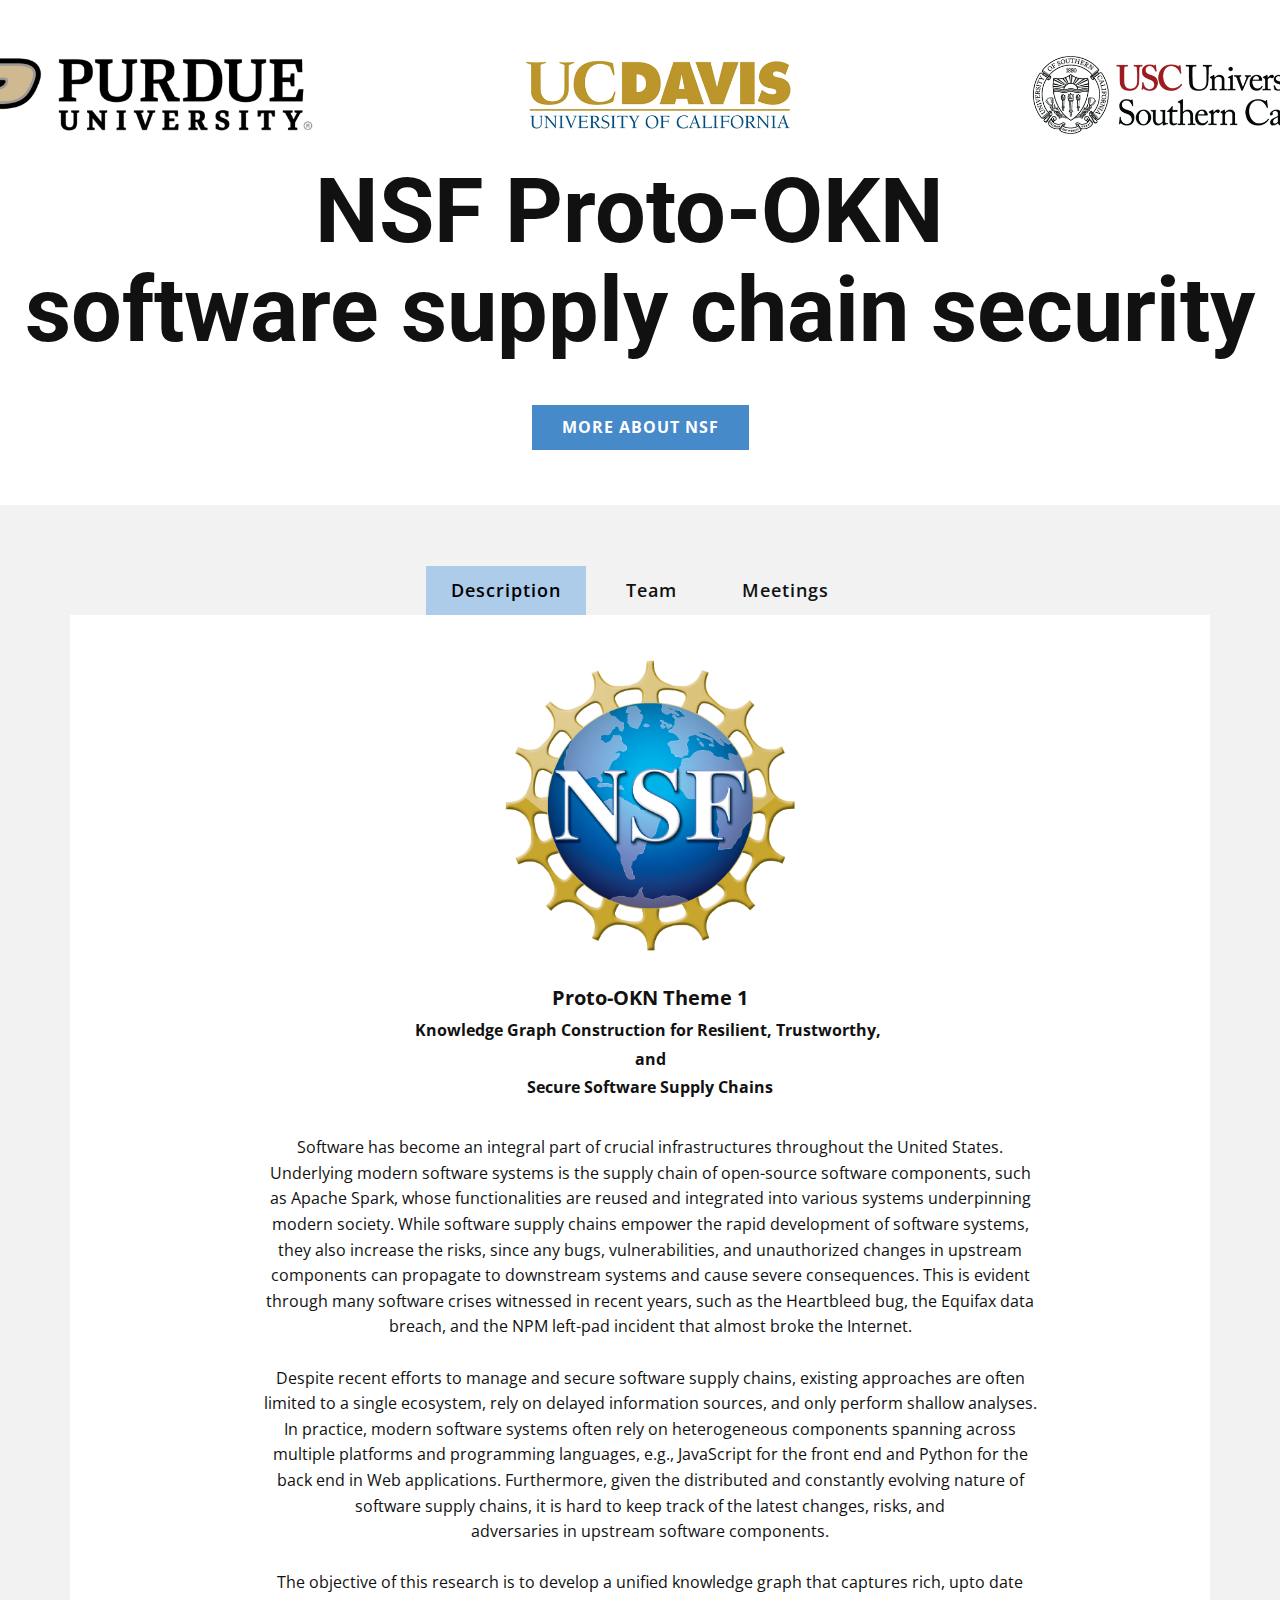
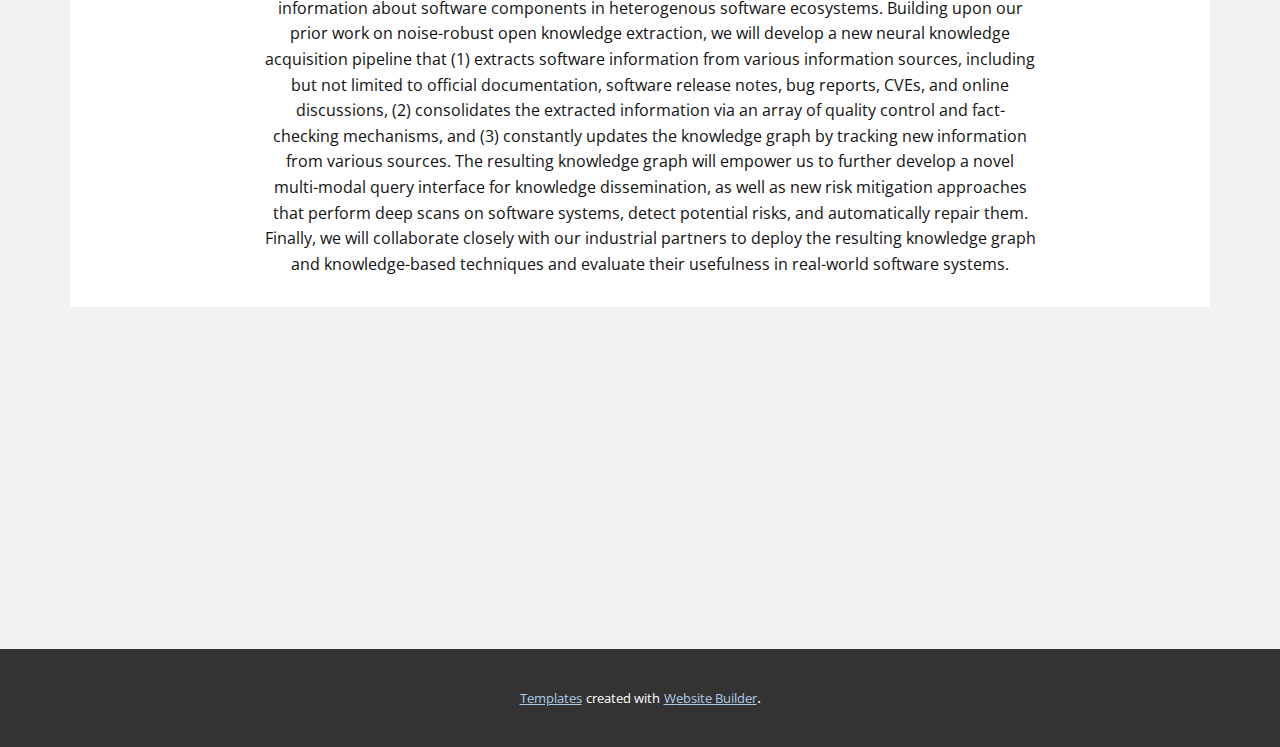
==== NSF---software-chain-supply.html @ 7ccfdf1d "Add files via upload" ====
<!DOCTYPE html>
<html style="font-size: 16px;" lang="en"><head>
    <meta name="viewport" content="width=device-width, initial-scale=1.0">
    <meta charset="utf-8">
    <meta name="keywords" content="​NSF Proto-OKN&nbsp;software supply chain security">
    <meta name="description" content="">
    <title>NSF - software chain supply</title>
    <link rel="stylesheet" href="nicepage.css" media="screen">
<link rel="stylesheet" href="NSF---software-chain-supply.css" media="screen">
    <script class="u-script" type="text/javascript" src="jquery.js" defer=""></script>
    <script class="u-script" type="text/javascript" src="nicepage.js" defer=""></script>
    <meta name="generator" content="Nicepage 6.2.1, nicepage.com">
    <link id="u-theme-google-font" rel="stylesheet" href="https://fonts.googleapis.com/css?family=Roboto:100,100i,300,300i,400,400i,500,500i,700,700i,900,900i|Open+Sans:300,300i,400,400i,500,500i,600,600i,700,700i,800,800i">
    <link id="u-page-google-font" rel="stylesheet" href="https://fonts.googleapis.com/css?family=Oswald:200,300,400,500,600,700">
    
    
    
    
    
    <script type="application/ld+json">{
		"@context": "http://schema.org",
		"@type": "Organization",
		"name": "WebSite6119954"
}</script>
    <meta name="theme-color" content="#478ac9">
    <meta property="og:title" content="NSF - software chain supply">
    <meta property="og:type" content="website">
  <meta data-intl-tel-input-cdn-path="intlTelInput/"></head>
  <body data-path-to-root="./" data-include-products="false" class="u-body u-xl-mode" data-lang="en">
    <section class="u-align-center u-clearfix u-section-1" src="" id="sec-9724">
      <div class="u-clearfix u-sheet u-valign-middle-lg u-valign-middle-xl u-sheet-1">
        <div class="u-expanded-width-lg u-expanded-width-md u-expanded-width-sm u-expanded-width-xs u-gallery u-hidden-md u-hidden-sm u-layout-grid u-lightbox u-no-transition u-show-text-none u-gallery-1">
          <div class="u-gallery-inner u-gallery-inner-1">
            <div class="u-effect-hover-zoom u-gallery-item u-shape-rectangle" data-animation-name="" data-animation-duration="0" data-animation-delay="0" data-animation-direction="" data-href="https://www.purdue.edu/" data-target="_blank">
              <div class="u-back-slide">
                <img class="u-back-image u-expanded u-image-contain" src="images/image-1.png" data-image-width="664" data-image-height="128">
              </div>
              <div class="u-over-slide u-shading u-over-slide-1"></div>
            </div>
            <div class="u-effect-hover-zoom u-gallery-item u-shape-rectangle" data-animation-name="" data-animation-duration="0" data-animation-delay="0" data-animation-direction="" data-href="https://www.ucdavis.edu/" data-target="_blank">
              <div class="u-back-slide">
                <img class="u-back-image u-expanded u-image-contain" src="images/image-2.png" data-image-width="518" data-image-height="149">
              </div>
              <div class="u-over-slide u-shading u-over-slide-2"></div>
            </div>
            <div class="u-effect-hover-zoom u-gallery-item u-shape-rectangle" data-animation-name="" data-animation-duration="0" data-animation-delay="0" data-animation-direction="" data-href="https://www.usc.edu/" data-target="_blank">
              <div class="u-back-slide">
                <img class="u-back-image u-expanded u-image-contain" src="images/image-3.png" data-image-width="656" data-image-height="151">
              </div>
              <div class="u-over-slide u-shading u-over-slide-3"></div>
            </div>
          </div>
        </div>
        <h1 class="u-hidden-md u-hidden-sm u-hidden-xs u-hover-feature u-text u-title u-text-1"> NSF Proto-OKN&nbsp;<br>software supply chain security
        </h1>
        <a href="https://www.nsf.gov/" class="u-btn u-button-style u-hover-palette-1-dark-1 u-palette-1-base u-btn-1" target="_blank">More about nsf</a>
        <div class="custom-expanded u-expanded-width-lg u-expanded-width-md u-gallery u-hidden-lg u-hidden-md u-hidden-xl u-hidden-xs u-layout-horizontal u-lightbox u-no-transition u-show-text-none u-width-fixed u-gallery-2" id="carousel-a2e9">
          <div class="u-gallery-inner u-gallery-inner-2" role="listbox"><div class="u-effect-hover-zoom u-gallery-item u-shape-rectangle u-gallery-item-4" data-animation-name="" data-animation-duration="0" data-animation-delay="0" data-animation-direction="" data-href="https://www.purdue.edu/" data-target="_blank"><div class="u-back-slide"><img class="u-back-image u-image-contain u-back-image-4" src="images/image-1.png" data-image-width="664" data-image-height="128">
</div><div class="u-align-center-sm u-align-center-xs u-over-slide u-shading u-over-slide-4"></div>
</div><div class="u-effect-hover-zoom u-gallery-item u-shape-rectangle u-gallery-item-5" data-animation-name="" data-animation-duration="0" data-animation-delay="0" data-animation-direction="" data-href="https://www.ucdavis.edu/" data-target="_blank"><div class="u-back-slide"><img class="u-back-image u-image-contain u-back-image-5" src="images/image-2.png" data-image-width="518" data-image-height="149">
</div><div class="u-align-center-sm u-align-center-xs u-over-slide u-shading u-over-slide-5"></div>
</div><div class="u-effect-hover-zoom u-gallery-item u-shape-rectangle u-gallery-item-6" data-animation-name="" data-animation-duration="0" data-animation-delay="0" data-animation-direction="" data-href="https://www.usc.edu/" data-target="_blank"><div class="u-back-slide"><img class="u-back-image u-image-contain u-back-image-6" src="images/image-3.png" data-image-width="656" data-image-height="151">
</div><div class="u-align-center-sm u-align-center-xs u-over-slide u-shading u-over-slide-6"></div>
</div></div>
          <a class="u-absolute-vcenter u-gallery-nav u-gallery-nav-prev u-grey-70 u-icon-circle u-opacity u-opacity-70 u-spacing-10 u-text-white u-gallery-nav-1" href="#" role="button">
            <span aria-hidden="true">
              <svg viewBox="0 0 451.847 451.847"><path d="M97.141,225.92c0-8.095,3.091-16.192,9.259-22.366L300.689,9.27c12.359-12.359,32.397-12.359,44.751,0
c12.354,12.354,12.354,32.388,0,44.748L173.525,225.92l171.903,171.909c12.354,12.354,12.354,32.391,0,44.744
c-12.354,12.365-32.386,12.365-44.745,0l-194.29-194.281C100.226,242.115,97.141,234.018,97.141,225.92z"></path></svg>
            </span>
            <span class="sr-only">
              <svg viewBox="0 0 451.847 451.847"><path d="M97.141,225.92c0-8.095,3.091-16.192,9.259-22.366L300.689,9.27c12.359-12.359,32.397-12.359,44.751,0
c12.354,12.354,12.354,32.388,0,44.748L173.525,225.92l171.903,171.909c12.354,12.354,12.354,32.391,0,44.744
c-12.354,12.365-32.386,12.365-44.745,0l-194.29-194.281C100.226,242.115,97.141,234.018,97.141,225.92z"></path></svg>
            </span>
          </a>
          <a class="u-absolute-vcenter u-gallery-nav u-gallery-nav-next u-grey-70 u-icon-circle u-opacity u-opacity-70 u-spacing-10 u-text-white u-gallery-nav-2" href="#" role="button">
            <span aria-hidden="true">
              <svg viewBox="0 0 451.846 451.847"><path d="M345.441,248.292L151.154,442.573c-12.359,12.365-32.397,12.365-44.75,0c-12.354-12.354-12.354-32.391,0-44.744
L278.318,225.92L106.409,54.017c-12.354-12.359-12.354-32.394,0-44.748c12.354-12.359,32.391-12.359,44.75,0l194.287,194.284
c6.177,6.18,9.262,14.271,9.262,22.366C354.708,234.018,351.617,242.115,345.441,248.292z"></path></svg>
            </span>
            <span class="sr-only">
              <svg viewBox="0 0 451.846 451.847"><path d="M345.441,248.292L151.154,442.573c-12.359,12.365-32.397,12.365-44.75,0c-12.354-12.354-12.354-32.391,0-44.744
L278.318,225.92L106.409,54.017c-12.354-12.359-12.354-32.394,0-44.748c12.354-12.359,32.391-12.359,44.75,0l194.287,194.284
c6.177,6.18,9.262,14.271,9.262,22.366C354.708,234.018,351.617,242.115,345.441,248.292z"></path></svg>
            </span>
          </a>
        </div>
        <div class="custom-expanded u-expanded-width-lg u-expanded-width-md u-gallery u-hidden-lg u-hidden-md u-hidden-sm u-hidden-xl u-layout-horizontal u-lightbox u-no-transition u-show-text-none u-width-fixed u-gallery-3" id="carousel-a2e9">
          <div class="u-gallery-inner u-gallery-inner-3" role="listbox"><div class="u-effect-hover-zoom u-gallery-item u-shape-rectangle u-gallery-item-7" data-animation-name="" data-animation-duration="0" data-animation-delay="0" data-animation-direction="" data-href="https://www.purdue.edu/" data-target="_blank"><div class="u-back-slide"><img class="u-back-image u-image-contain u-back-image-7" src="images/image-1.png" data-image-width="664" data-image-height="128">
</div><div class="u-align-center-sm u-align-center-xs u-over-slide u-shading u-over-slide-7"></div>
</div><div class="u-effect-hover-zoom u-gallery-item u-shape-rectangle u-gallery-item-8" data-animation-name="" data-animation-duration="0" data-animation-delay="0" data-animation-direction="" data-href="https://www.ucdavis.edu/" data-target="_blank"><div class="u-back-slide"><img class="u-back-image u-image-contain u-back-image-8" src="images/image-2.png" data-image-width="518" data-image-height="149">
</div><div class="u-align-center-sm u-align-center-xs u-over-slide u-shading u-over-slide-8"></div>
</div><div class="u-effect-hover-zoom u-gallery-item u-shape-rectangle u-gallery-item-9" data-animation-name="" data-animation-duration="0" data-animation-delay="0" data-animation-direction="" data-href="https://www.usc.edu/" data-target="_blank"><div class="u-back-slide"><img class="u-back-image u-image-contain u-back-image-9" src="images/image-3.png" data-image-width="656" data-image-height="151">
</div><div class="u-align-center-sm u-align-center-xs u-over-slide u-shading u-over-slide-9"></div>
</div></div>
          <a class="u-absolute-vcenter u-gallery-nav u-gallery-nav-prev u-grey-70 u-icon-circle u-opacity u-opacity-70 u-spacing-10 u-text-white u-gallery-nav-3" href="#" role="button">
            <span aria-hidden="true">
              <svg viewBox="0 0 451.847 451.847"><path d="M97.141,225.92c0-8.095,3.091-16.192,9.259-22.366L300.689,9.27c12.359-12.359,32.397-12.359,44.751,0
c12.354,12.354,12.354,32.388,0,44.748L173.525,225.92l171.903,171.909c12.354,12.354,12.354,32.391,0,44.744
c-12.354,12.365-32.386,12.365-44.745,0l-194.29-194.281C100.226,242.115,97.141,234.018,97.141,225.92z"></path></svg>
            </span>
            <span class="sr-only">
              <svg viewBox="0 0 451.847 451.847"><path d="M97.141,225.92c0-8.095,3.091-16.192,9.259-22.366L300.689,9.27c12.359-12.359,32.397-12.359,44.751,0
c12.354,12.354,12.354,32.388,0,44.748L173.525,225.92l171.903,171.909c12.354,12.354,12.354,32.391,0,44.744
c-12.354,12.365-32.386,12.365-44.745,0l-194.29-194.281C100.226,242.115,97.141,234.018,97.141,225.92z"></path></svg>
            </span>
          </a>
          <a class="u-absolute-vcenter u-gallery-nav u-gallery-nav-next u-grey-70 u-icon-circle u-opacity u-opacity-70 u-spacing-10 u-text-white u-gallery-nav-4" href="#" role="button">
            <span aria-hidden="true">
              <svg viewBox="0 0 451.846 451.847"><path d="M345.441,248.292L151.154,442.573c-12.359,12.365-32.397,12.365-44.75,0c-12.354-12.354-12.354-32.391,0-44.744
L278.318,225.92L106.409,54.017c-12.354-12.359-12.354-32.394,0-44.748c12.354-12.359,32.391-12.359,44.75,0l194.287,194.284
c6.177,6.18,9.262,14.271,9.262,22.366C354.708,234.018,351.617,242.115,345.441,248.292z"></path></svg>
            </span>
            <span class="sr-only">
              <svg viewBox="0 0 451.846 451.847"><path d="M345.441,248.292L151.154,442.573c-12.359,12.365-32.397,12.365-44.75,0c-12.354-12.354-12.354-32.391,0-44.744
L278.318,225.92L106.409,54.017c-12.354-12.359-12.354-32.394,0-44.748c12.354-12.359,32.391-12.359,44.75,0l194.287,194.284
c6.177,6.18,9.262,14.271,9.262,22.366C354.708,234.018,351.617,242.115,345.441,248.292z"></path></svg>
            </span>
          </a>
        </div>
        <h1 class="u-hidden-lg u-hidden-md u-hidden-xl u-hidden-xs u-hover-feature u-text u-title u-text-2"> NSF Proto-OKN&nbsp;<br>software supply chain security
        </h1>
        <div class="u-expanded-width-lg u-expanded-width-md u-expanded-width-sm u-expanded-width-xs u-gallery u-hidden-lg u-hidden-sm u-hidden-xl u-hidden-xs u-layout-horizontal u-lightbox u-no-transition u-show-text-none u-width-fixed u-gallery-4" id="carousel-c948">
          <div class="u-gallery-inner u-gallery-inner-4" role="listbox"><div class="u-effect-hover-zoom u-gallery-item u-shape-rectangle u-gallery-item-10" data-animation-name="" data-animation-duration="0" data-animation-delay="0" data-animation-direction="" data-href="https://www.purdue.edu/" data-target="_blank"><div class="u-back-slide"><img class="u-back-image u-image-contain u-back-image-10" src="images/image-1.png" data-image-width="664" data-image-height="128">
</div><div class="u-over-slide u-shading u-over-slide-10"></div>
</div><div class="u-effect-hover-zoom u-gallery-item u-shape-rectangle u-gallery-item-11" data-animation-name="" data-animation-duration="0" data-animation-delay="0" data-animation-direction="" data-href="https://www.ucdavis.edu/" data-target="_blank"><div class="u-back-slide"><img class="u-back-image u-image-contain u-back-image-11" src="images/image-2.png" data-image-width="518" data-image-height="149">
</div><div class="u-over-slide u-shading u-over-slide-11"></div>
</div><div class="u-effect-hover-zoom u-gallery-item u-shape-rectangle u-gallery-item-12" data-animation-name="" data-animation-duration="0" data-animation-delay="0" data-animation-direction="" data-href="https://www.usc.edu/" data-target="_blank"><div class="u-back-slide"><img class="u-back-image u-image-contain u-back-image-12" src="images/image-3.png" data-image-width="656" data-image-height="151">
</div><div class="u-over-slide u-shading u-over-slide-12"></div>
</div></div>
          <a class="u-absolute-vcenter u-gallery-nav u-gallery-nav-prev u-grey-70 u-icon-circle u-opacity u-opacity-70 u-spacing-10 u-text-white u-gallery-nav-5" href="#" role="button">
            <span aria-hidden="true">
              <svg viewBox="0 0 451.847 451.847"><path d="M97.141,225.92c0-8.095,3.091-16.192,9.259-22.366L300.689,9.27c12.359-12.359,32.397-12.359,44.751,0
c12.354,12.354,12.354,32.388,0,44.748L173.525,225.92l171.903,171.909c12.354,12.354,12.354,32.391,0,44.744
c-12.354,12.365-32.386,12.365-44.745,0l-194.29-194.281C100.226,242.115,97.141,234.018,97.141,225.92z"></path></svg>
            </span>
            <span class="sr-only">
              <svg viewBox="0 0 451.847 451.847"><path d="M97.141,225.92c0-8.095,3.091-16.192,9.259-22.366L300.689,9.27c12.359-12.359,32.397-12.359,44.751,0
c12.354,12.354,12.354,32.388,0,44.748L173.525,225.92l171.903,171.909c12.354,12.354,12.354,32.391,0,44.744
c-12.354,12.365-32.386,12.365-44.745,0l-194.29-194.281C100.226,242.115,97.141,234.018,97.141,225.92z"></path></svg>
            </span>
          </a>
          <a class="u-absolute-vcenter u-gallery-nav u-gallery-nav-next u-grey-70 u-icon-circle u-opacity u-opacity-70 u-spacing-10 u-text-white u-gallery-nav-6" href="#" role="button">
            <span aria-hidden="true">
              <svg viewBox="0 0 451.846 451.847"><path d="M345.441,248.292L151.154,442.573c-12.359,12.365-32.397,12.365-44.75,0c-12.354-12.354-12.354-32.391,0-44.744
L278.318,225.92L106.409,54.017c-12.354-12.359-12.354-32.394,0-44.748c12.354-12.359,32.391-12.359,44.75,0l194.287,194.284
c6.177,6.18,9.262,14.271,9.262,22.366C354.708,234.018,351.617,242.115,345.441,248.292z"></path></svg>
            </span>
            <span class="sr-only">
              <svg viewBox="0 0 451.846 451.847"><path d="M345.441,248.292L151.154,442.573c-12.359,12.365-32.397,12.365-44.75,0c-12.354-12.354-12.354-32.391,0-44.744
L278.318,225.92L106.409,54.017c-12.354-12.359-12.354-32.394,0-44.748c12.354-12.359,32.391-12.359,44.75,0l194.287,194.284
c6.177,6.18,9.262,14.271,9.262,22.366C354.708,234.018,351.617,242.115,345.441,248.292z"></path></svg>
            </span>
          </a>
        </div>
        <h1 class="u-hidden-lg u-hidden-sm u-hidden-xl u-hidden-xs u-hover-feature u-text u-title u-text-3"> NSF Proto-OKN&nbsp;<br>software supply chain security
        </h1>
        <h1 class="u-hidden-lg u-hidden-md u-hidden-sm u-hidden-xl u-hover-feature u-text u-title u-text-4"> NSF Proto-OKN&nbsp;<br>software supply chain security
        </h1>
      </div>
      
      
      
      
    </section>
    <section class="u-align-center u-clearfix u-container-align-left-lg u-container-align-left-md u-container-align-left-sm u-container-align-left-xl u-grey-5 u-section-2" id="carousel_9026">
      <div class="u-clearfix u-sheet u-sheet-1">
        <div class="u-expanded-width u-tab-links-align-center u-tabs u-tabs-1">
          <ul class="u-spacing-15 u-tab-list u-unstyled" role="tablist"><li class="u-tab-item" role="presentation"><a class="active u-active-palette-1-light-2 u-button-style u-tab-link u-text-active-black u-text-body-color u-text-hover-grey-75 u-tab-link-1" id="link-tab-0da5" href="#tab-0da5" role="tab" aria-controls="tab-0da5" aria-selected="true">Description</a>
</li><li class="u-tab-item" role="presentation"><a class="u-active-palette-1-light-2 u-button-style u-tab-link u-text-active-black u-text-body-color u-text-hover-grey-75 u-tab-link-2" id="link-tab-14b7" href="#tab-14b7" role="tab" aria-controls="tab-14b7" aria-selected="false">Team</a>
</li><li class="u-tab-item" role="presentation"><a class="u-active-palette-1-light-2 u-button-style u-tab-link u-text-active-black u-text-body-color u-text-hover-grey-75 u-tab-link-3" id="link-tab-2917" href="#tab-2917" role="tab" aria-controls="tab-2917" aria-selected="false">Meetings</a>
</li></ul>
          <div class="u-tab-content">
            <div class="u-align-center u-container-style u-tab-active u-tab-pane u-white u-tab-pane-1" id="tab-0da5" role="tabpanel" aria-labelledby="link-tab-0da5">
              <div class="u-container-layout u-valign-top-md u-valign-top-sm u-container-layout-1">
                <img class="u-image u-image-contain u-image-default u-image-1" src="images/image.png" alt="" data-image-width="1722" data-image-height="1731">
                <p class="u-text u-text-1" spellcheck="false">
                  <span style="font-size: 1.25rem;"> Proto-OKN Theme 1</span>
                  <br>Knowledge Graph Construction for Resilient, Trustworthy,&nbsp;<br>and <br>Secure Software Supply Chains
                </p>
                <p class="u-hover-feature u-text u-text-2"> Software has become an integral part of crucial infrastructures throughout the United States. Underlying modern software systems is the supply chain of open-source software components, such
as Apache Spark, whose functionalities are reused and integrated into various systems underpinning
modern society. While software supply chains empower the rapid development of software
systems, they also increase the risks, since any bugs, vulnerabilities, and unauthorized changes
in upstream components can propagate to downstream systems and cause severe consequences.
This is evident through many software crises witnessed in recent years, such as the Heartbleed
bug, the Equifax data breach, and the NPM left-pad incident that almost broke the Internet. <br>
                  <br>Despite recent efforts to manage and secure software supply chains, existing approaches are often
limited to a single ecosystem, rely on delayed information sources, and only perform shallow
analyses. In practice, modern software systems often rely on heterogeneous components spanning
across multiple platforms and programming languages, e.g., JavaScript for the front end and
Python for the back end in Web applications. Furthermore, given the distributed and constantly
evolving nature of software supply chains, it is hard to keep track of the latest changes, risks, and <br>adversaries in upstream software components.<br>
                  <br>The objective of this research is to develop a unified knowledge graph that captures rich, upto date information about software components in heterogenous software ecosystems. Building
upon our prior work on noise-robust open knowledge extraction, we will develop a new neural
knowledge acquisition pipeline that (1) extracts software information from various information
sources, including but not limited to official documentation, software release notes, bug reports,
CVEs, and online discussions, (2) consolidates the extracted information via an array of quality
control and fact-checking mechanisms, and (3) constantly updates the knowledge graph by tracking
new information from various sources. The resulting knowledge graph will empower us to
further develop a novel multi-modal query interface for knowledge dissemination, as well as new
risk mitigation approaches that perform deep scans on software systems, detect potential risks,
and automatically repair them. Finally, we will collaborate closely with our industrial partners to
deploy the resulting knowledge graph and knowledge-based techniques and evaluate their usefulness
in real-world software systems.
                </p>
              </div>
            </div>
            <div class="u-align-center u-container-style u-tab-pane u-white u-tab-pane-2" id="tab-14b7" role="tabpanel" aria-labelledby="link-tab-14b7">
              <div class="u-container-layout u-container-layout-2">
                <div class="u-expanded-width u-list u-list-1">
                  <div class="u-repeater u-repeater-1">
                    <div class="u-align-center u-border-6 u-border-no-bottom u-border-no-right u-border-no-top u-border-palette-1-base u-container-style u-grey-5 u-hover-feature u-list-item u-opacity u-opacity-45 u-radius u-repeater-item u-shape-round u-list-item-1" data-href="https://tianyi-zhang.github.io/" data-target="_blank">
                      <div class="u-container-layout u-similar-container u-container-layout-3">
                        <h3 class="u-align-left u-text u-text-black u-text-3" spellcheck="false">Tianyi Zhang</h3>
                        <p class="u-align-left u-text u-text-grey-30 u-text-4"> Purdue University</p>
                      </div>
                    </div>
                    <div class="u-align-center u-border-6 u-border-no-bottom u-border-no-right u-border-no-top u-border-palette-1-base u-container-style u-grey-5 u-hover-feature u-list-item u-opacity u-opacity-45 u-radius u-repeater-item u-shape-round u-list-item-2" data-href="https://muhaochen.github.io/" data-target="_blank">
                      <div class="u-container-layout u-similar-container u-container-layout-4">
                        <h3 class="u-align-left u-text u-text-black u-text-5" spellcheck="false">Muhao Chen</h3>
                        <p class="u-align-left u-text u-text-grey-30 u-text-6" spellcheck="false"> University of Southern California</p>
                      </div>
                    </div>
                    <div class="u-align-center u-border-6 u-border-no-bottom u-border-no-right u-border-no-top u-border-palette-1-base u-container-style u-grey-5 u-list-item u-opacity u-opacity-45 u-radius u-repeater-item u-shape-round u-list-item-3" data-href="https://www.cs.purdue.edu/homes/xyzhang/" data-target="_blank">
                      <div class="u-container-layout u-similar-container u-container-layout-5">
                        <h3 class="u-align-left u-text u-text-black u-text-7" spellcheck="false">Xiangyu Zhang</h3>
                        <p class="u-align-left u-text u-text-grey-30 u-text-8"> Purdue University</p>
                      </div>
                    </div>
                    <div class="u-align-center u-border-6 u-border-no-bottom u-border-no-right u-border-no-top u-border-palette-1-base u-container-style u-grey-5 u-hover-feature u-list-item u-opacity u-opacity-45 u-radius u-repeater-item u-shape-round u-list-item-4" data-href="https://shanzhenren.github.io/" data-target="_blank">
                      <div class="u-container-layout u-similar-container u-container-layout-6">
                        <h3 class="u-align-left u-text u-text-black u-text-9" spellcheck="false">Xiang Ren</h3>
                        <p class="u-align-left u-text u-text-grey-30 u-text-10"> University of Southern California</p>
                      </div>
                    </div>
                    <div class="u-align-center u-border-6 u-border-no-bottom u-border-no-right u-border-no-top u-border-palette-1-base u-container-style u-grey-5 u-list-item u-opacity u-opacity-45 u-radius u-repeater-item u-shape-round u-list-item-5">
                      <div class="u-container-layout u-similar-container u-container-layout-7">
                        <h3 class="u-align-left u-text u-text-black u-text-11" spellcheck="false"> Hadi Askari</h3>
                        <p class="u-align-left u-text u-text-grey-30 u-text-12"> University of California, Davis</p>
                      </div>
                    </div>
                    <div class="u-align-center u-border-6 u-border-no-bottom u-border-no-right u-border-no-top u-border-palette-1-base u-container-style u-grey-5 u-list-item u-opacity u-opacity-45 u-radius u-repeater-item u-shape-round u-list-item-6">
                      <div class="u-container-layout u-similar-container u-container-layout-8">
                        <h3 class="u-align-left u-text u-text-black u-text-13" spellcheck="false">Shushan Arakelyan</h3>
                        <p class="u-align-left u-text u-text-grey-30 u-text-14"> University of Southern California</p>
                      </div>
                    </div>
                    <div class="u-align-center u-border-6 u-border-no-bottom u-border-no-right u-border-no-top u-border-palette-1-base u-container-style u-grey-5 u-hover-feature u-list-item u-opacity u-opacity-45 u-radius u-repeater-item u-shape-round u-list-item-7">
                      <div class="u-container-layout u-similar-container u-container-layout-9">
                        <h3 class="u-align-left u-text u-text-black u-text-15" spellcheck="false"> Bonan Kou</h3>
                        <p class="u-align-left u-text u-text-grey-30 u-text-16"> Purdue University</p>
                      </div>
                    </div>
                    <div class="u-align-center u-border-6 u-border-no-bottom u-border-no-right u-border-no-top u-border-palette-1-base u-container-style u-grey-5 u-hover-feature u-list-item u-opacity u-opacity-45 u-radius u-repeater-item u-shape-round u-list-item-8">
                      <div class="u-container-layout u-similar-container u-container-layout-10">
                        <h3 class="u-align-left u-text u-text-black u-text-17" spellcheck="false">Yifeng Di</h3>
                        <p class="u-align-left u-text u-text-grey-30 u-text-18"> Purdue University</p>
                      </div>
                    </div>
                    <div class="u-align-center u-border-6 u-border-no-bottom u-border-no-right u-border-no-top u-border-palette-1-base u-container-style u-grey-5 u-list-item u-opacity u-opacity-45 u-radius u-repeater-item u-shape-round u-list-item-9">
                      <div class="u-container-layout u-similar-container u-container-layout-11">
                        <h3 class="u-align-left u-text u-text-black u-text-19" spellcheck="false">Yuan Tian</h3>
                        <p class="u-align-left u-text u-text-grey-30 u-text-20"> Purdue University</p>
                      </div>
                    </div>
                    <div class="u-align-center u-border-6 u-border-no-bottom u-border-no-right u-border-no-top u-border-palette-1-base u-container-style u-grey-5 u-list-item u-opacity u-opacity-45 u-radius u-repeater-item u-shape-round u-list-item-10">
                      <div class="u-container-layout u-similar-container u-container-layout-12">
                        <h3 class="u-align-left u-text u-text-black u-text-21" spellcheck="false"> Kalyan Salkar</h3>
                        <p class="u-align-left u-text u-text-grey-30 u-text-22">Purdue University</p>
                      </div>
                    </div>
                  </div>
                </div>
              </div>
            </div>
            <div class="u-align-center u-container-style u-tab-pane u-white u-tab-pane-3" id="tab-2917" role="tabpanel" aria-labelledby="link-tab-2917">
              <div class="u-container-layout u-container-layout-13">
                <h4 class="u-text u-text-default u-text-23">Tursday 7:00 PM </h4>
                <p class="u-text u-text-default u-text-24">Every other week</p>
              </div>
            </div>
          </div>
        </div>
      </div>
      
      
      
      
      
      
    </section>
    <section class="u-align-center u-clearfix u-grey-5 u-section-3" id="carousel_5233">
      <div class="u-clearfix u-sheet u-sheet-1"></div>
    </section>
    
    
    
    
    <section class="u-backlink u-clearfix u-grey-80">
      <a class="u-link" href="https://nicepage.com/templates" target="_blank">
        <span>Templates</span>
      </a>
      <p class="u-text">
        <span>created with</span>
      </p>
      <a class="u-link" href="https://nicepage.com/website-builder" target="_blank">
        <span>Website Builder</span>
      </a>. 
    </section>
  
</body></html>
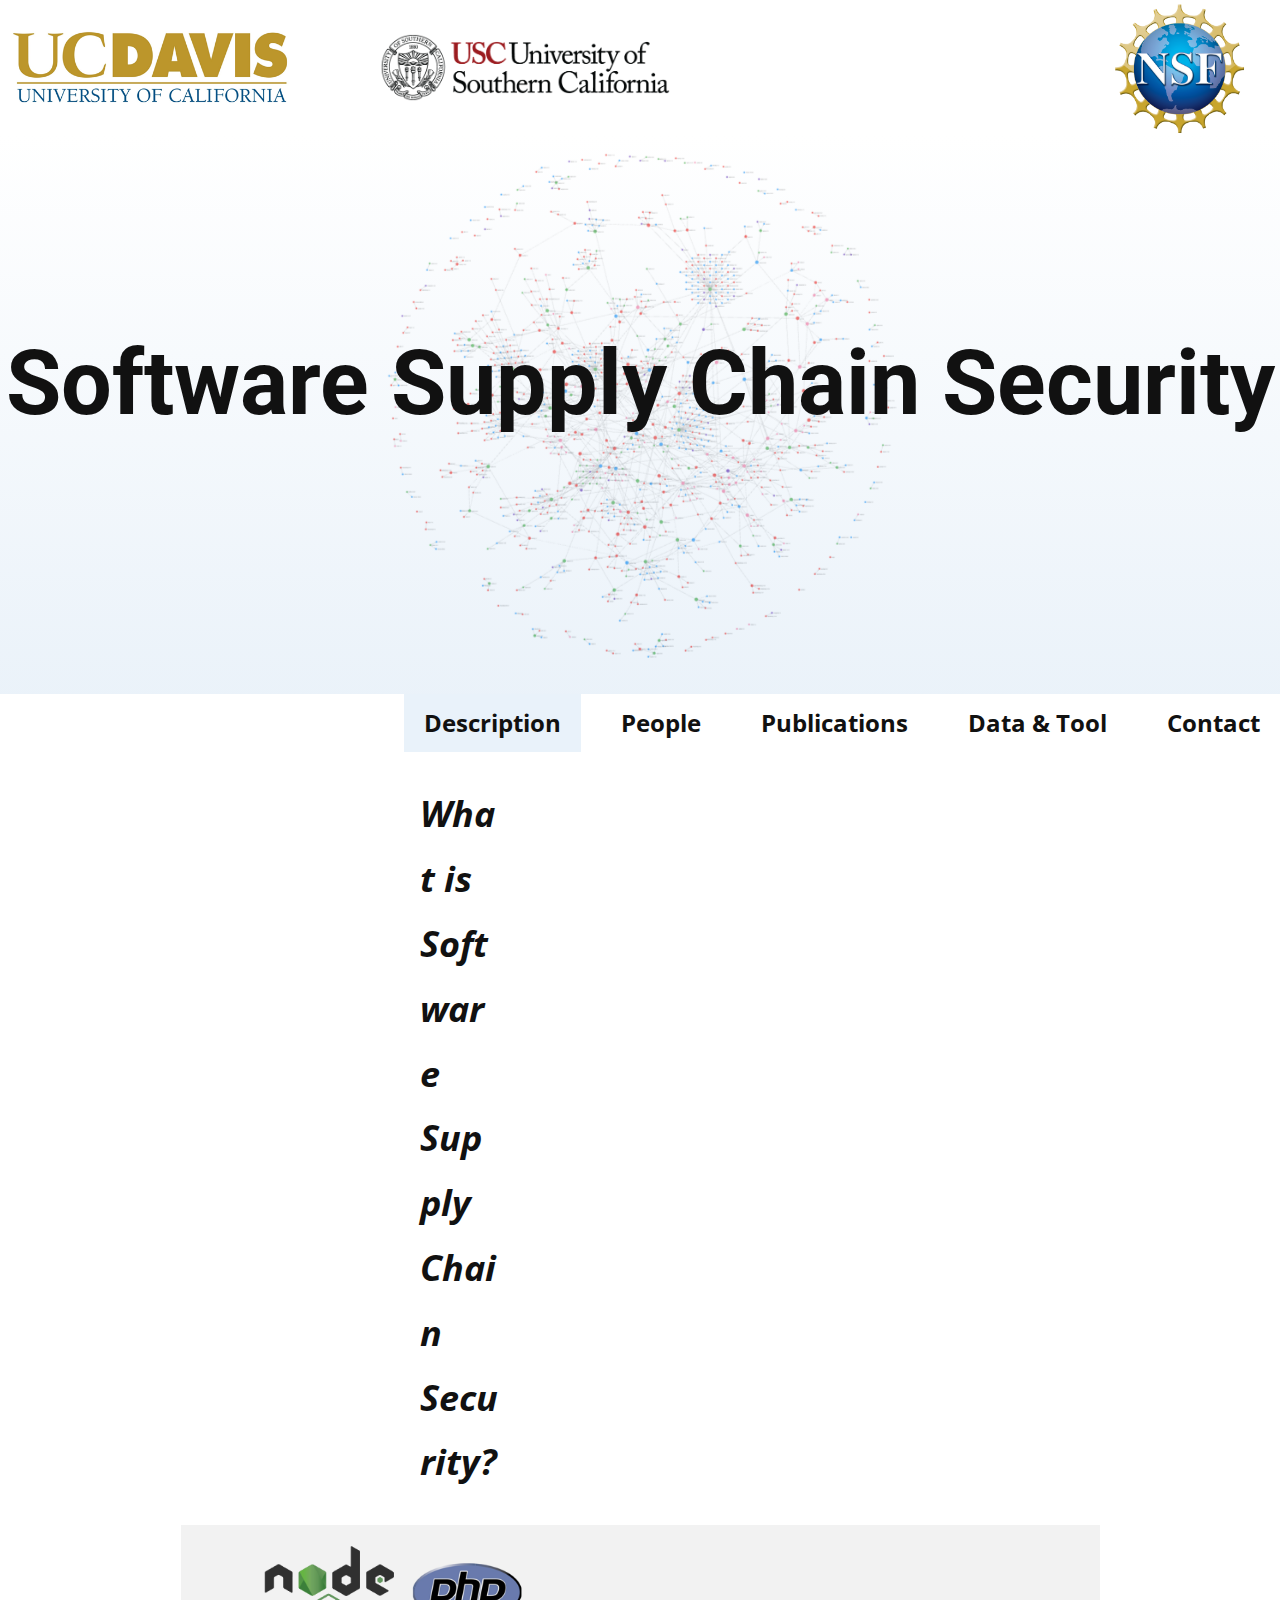
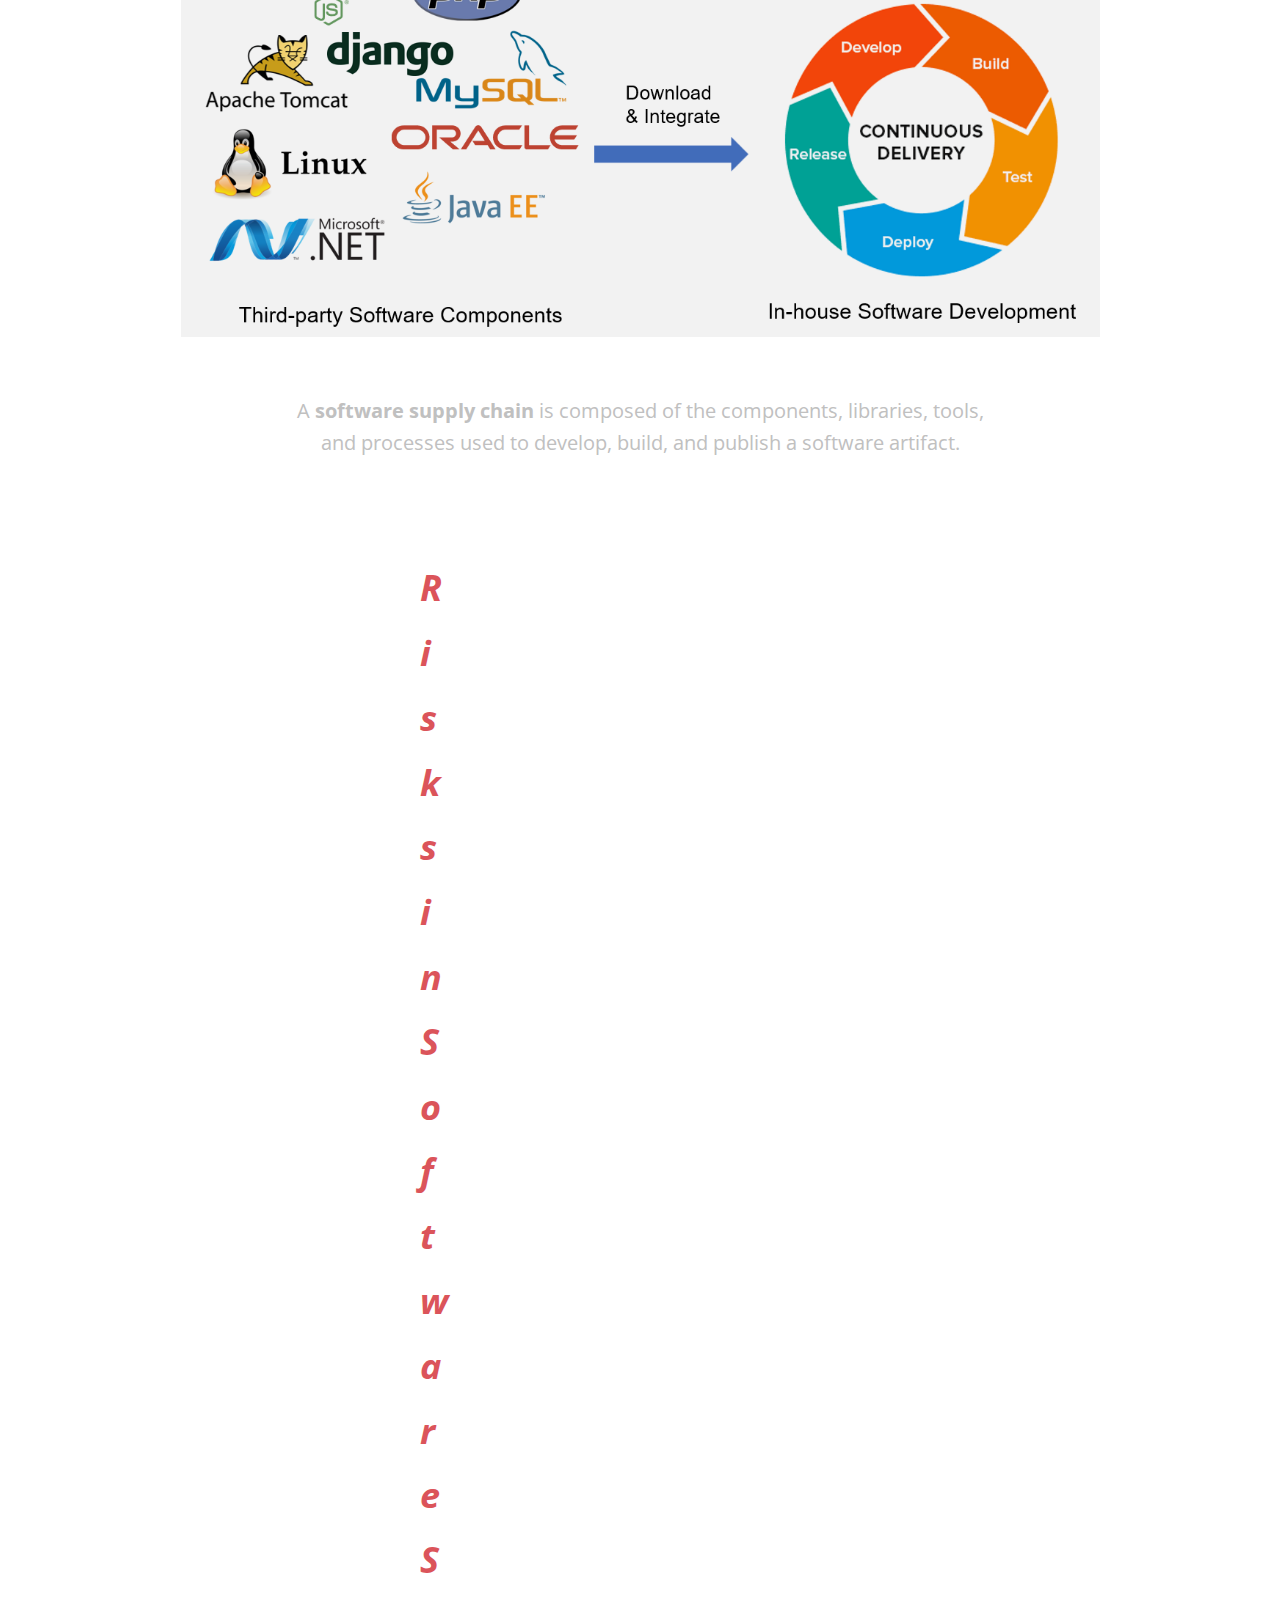
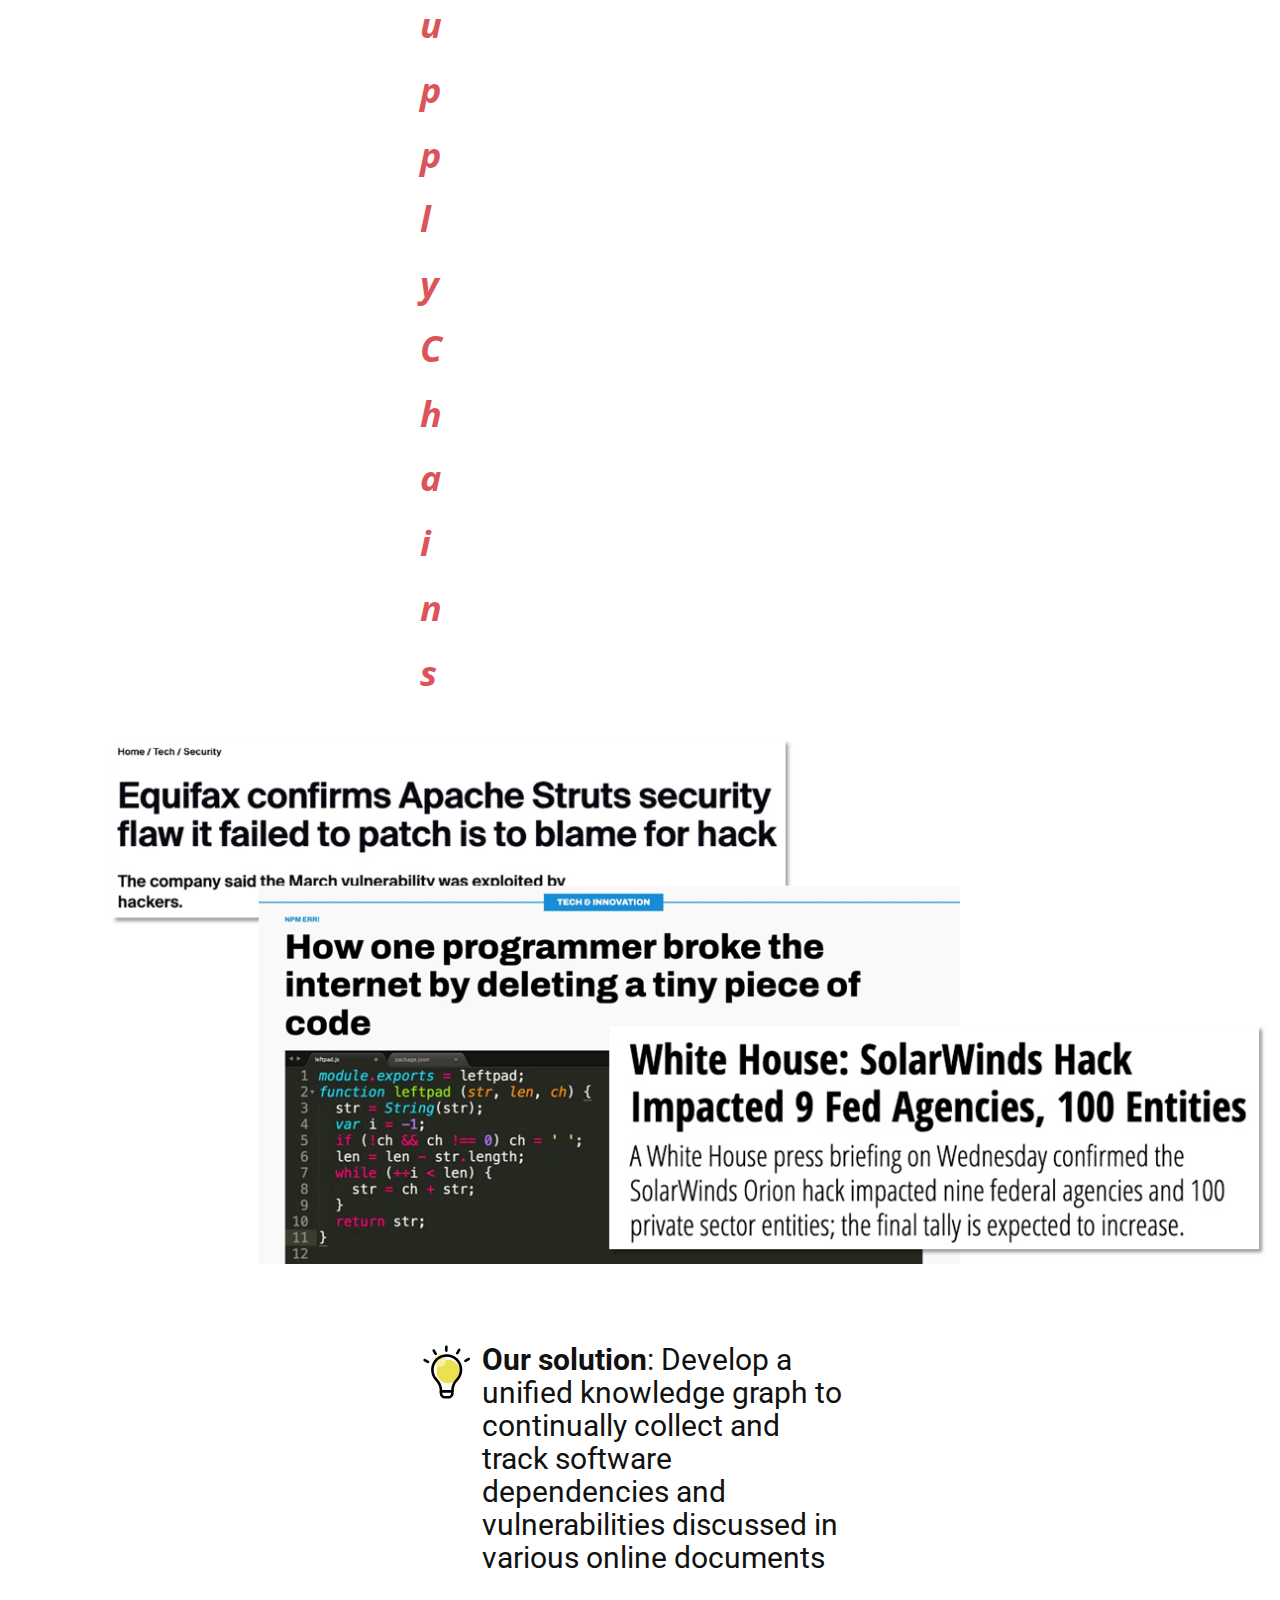
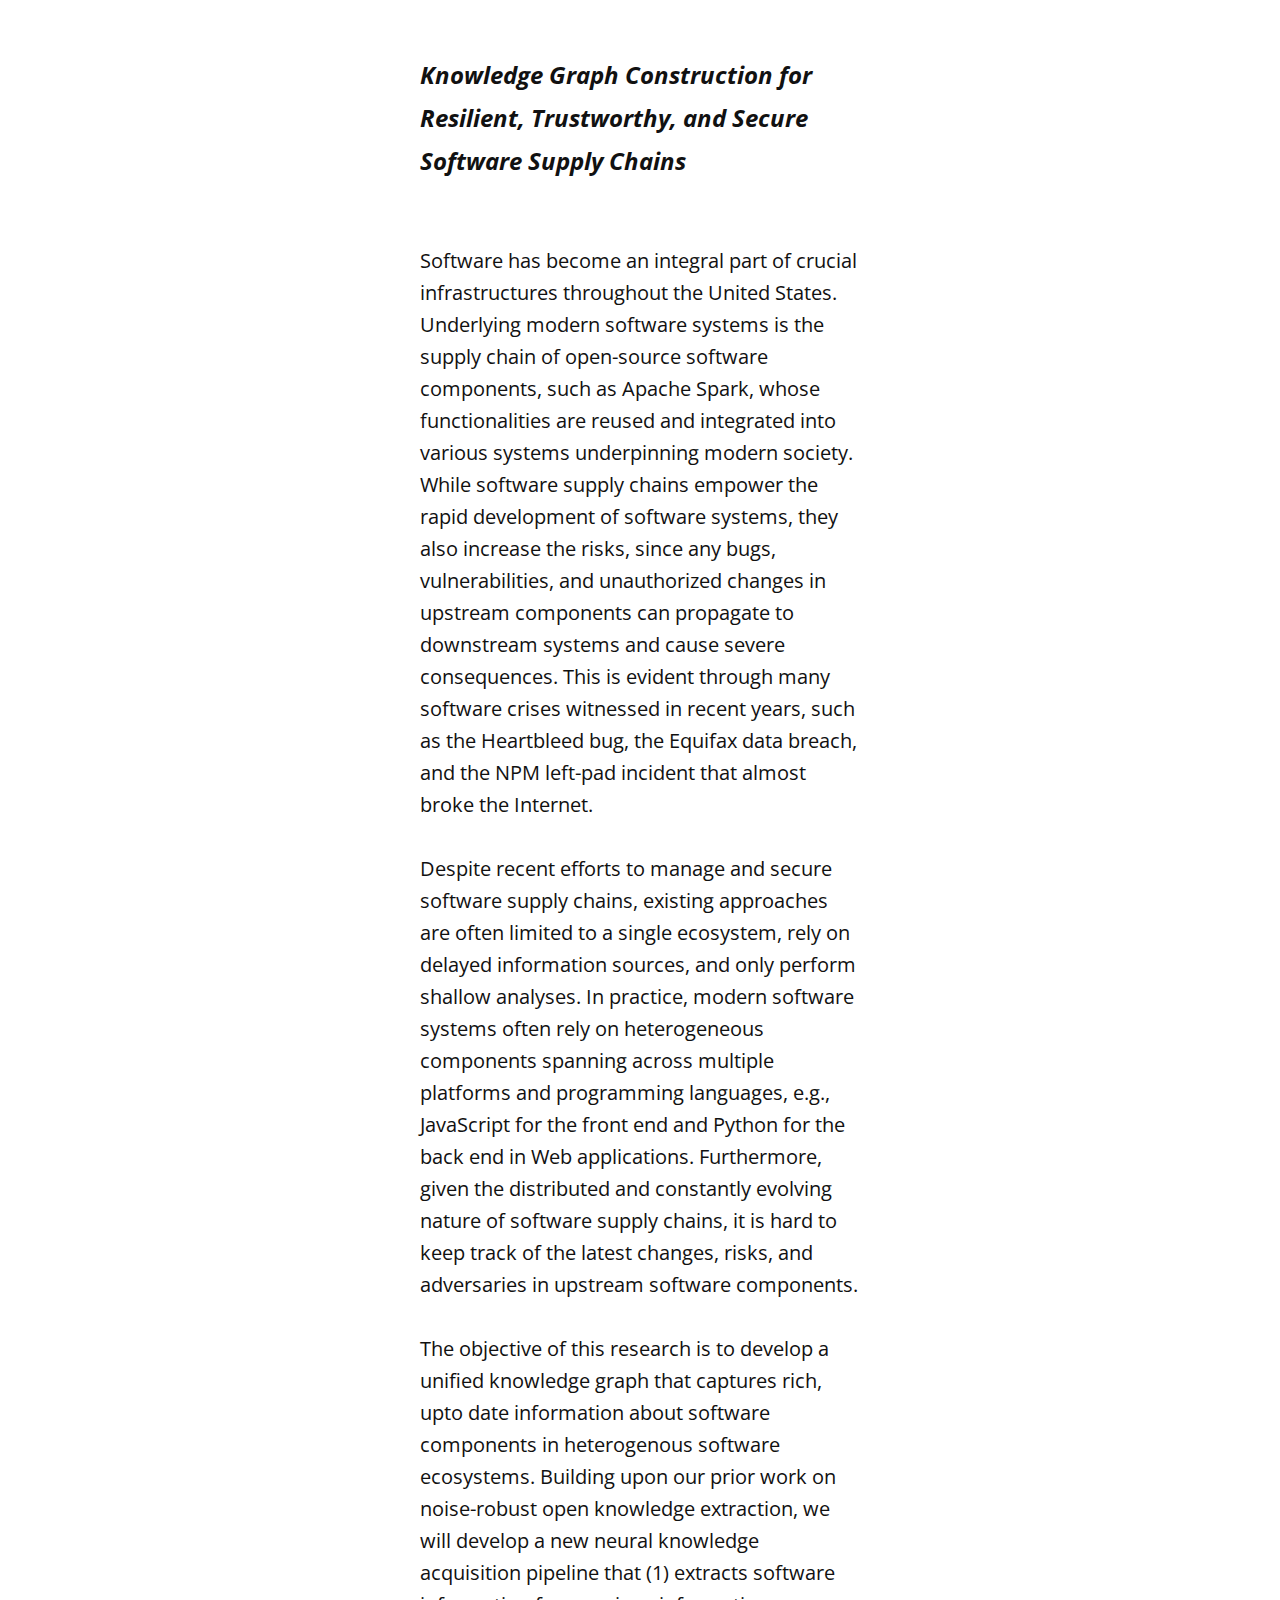
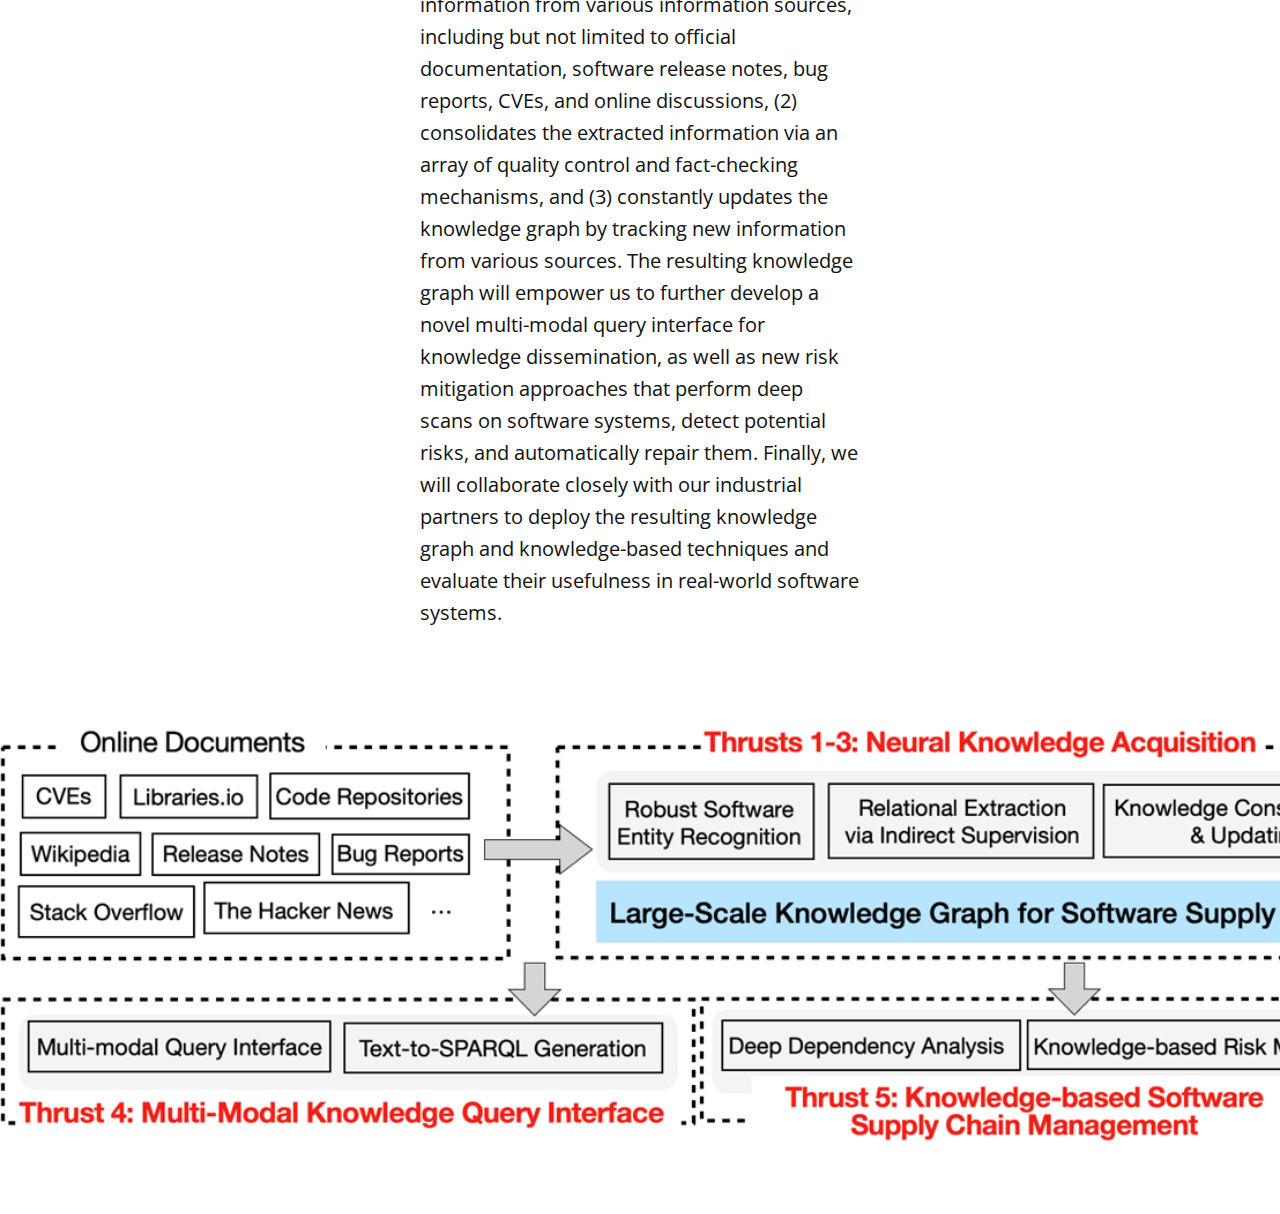
==== commit 25dbc7ba: "Add files via upload" ====
--- a/NSF---software-chain-supply.html
+++ b/NSF---software-chain-supply.html
@@ -11,7 +11,7 @@
     <script class="u-script" type="text/javascript" src="nicepage.js" defer=""></script>
     <meta name="generator" content="Nicepage 6.2.1, nicepage.com">
     <link id="u-theme-google-font" rel="stylesheet" href="https://fonts.googleapis.com/css?family=Roboto:100,100i,300,300i,400,400i,500,500i,700,700i,900,900i|Open+Sans:300,300i,400,400i,500,500i,600,600i,700,700i,800,800i">
-    <link id="u-page-google-font" rel="stylesheet" href="https://fonts.googleapis.com/css?family=Oswald:200,300,400,500,600,700">
+    <link id="u-page-google-font" rel="stylesheet" href="https://fonts.googleapis.com/css?family=Oswald:200,300,400,500,600,700|Ubuntu:300,300i,400,400i,500,500i,700,700i">
     
     
     
@@ -20,180 +20,85 @@
     <script type="application/ld+json">{
 		"@context": "http://schema.org",
 		"@type": "Organization",
-		"name": "WebSite6119954"
+		"name": "NSF - software supply chain"
 }</script>
     <meta name="theme-color" content="#478ac9">
     <meta property="og:title" content="NSF - software chain supply">
+    <meta property="og:description" content="">
     <meta property="og:type" content="website">
   <meta data-intl-tel-input-cdn-path="intlTelInput/"></head>
   <body data-path-to-root="./" data-include-products="false" class="u-body u-xl-mode" data-lang="en">
-    <section class="u-align-center u-clearfix u-section-1" src="" id="sec-9724">
-      <div class="u-clearfix u-sheet u-valign-middle-lg u-valign-middle-xl u-sheet-1">
-        <div class="u-expanded-width-lg u-expanded-width-md u-expanded-width-sm u-expanded-width-xs u-gallery u-hidden-md u-hidden-sm u-layout-grid u-lightbox u-no-transition u-show-text-none u-gallery-1">
-          <div class="u-gallery-inner u-gallery-inner-1">
-            <div class="u-effect-hover-zoom u-gallery-item u-shape-rectangle" data-animation-name="" data-animation-duration="0" data-animation-delay="0" data-animation-direction="" data-href="https://www.purdue.edu/" data-target="_blank">
-              <div class="u-back-slide">
-                <img class="u-back-image u-expanded u-image-contain" src="images/image-1.png" data-image-width="664" data-image-height="128">
-              </div>
-              <div class="u-over-slide u-shading u-over-slide-1"></div>
-            </div>
-            <div class="u-effect-hover-zoom u-gallery-item u-shape-rectangle" data-animation-name="" data-animation-duration="0" data-animation-delay="0" data-animation-direction="" data-href="https://www.ucdavis.edu/" data-target="_blank">
-              <div class="u-back-slide">
-                <img class="u-back-image u-expanded u-image-contain" src="images/image-2.png" data-image-width="518" data-image-height="149">
-              </div>
-              <div class="u-over-slide u-shading u-over-slide-2"></div>
-            </div>
-            <div class="u-effect-hover-zoom u-gallery-item u-shape-rectangle" data-animation-name="" data-animation-duration="0" data-animation-delay="0" data-animation-direction="" data-href="https://www.usc.edu/" data-target="_blank">
-              <div class="u-back-slide">
-                <img class="u-back-image u-expanded u-image-contain" src="images/image-3.png" data-image-width="656" data-image-height="151">
-              </div>
-              <div class="u-over-slide u-shading u-over-slide-3"></div>
-            </div>
+    <section class="u-clearfix u-section-1" id="sec-be50">
+      <div class="custom-expanded u-align-left u-gallery u-layout-grid u-lightbox u-no-transition u-show-text-none u-gallery-1" id="carousel-f84c">
+        <div class="u-gallery-inner u-gallery-inner-1" role="listbox">
+          <div class="u-effect-hover-zoom u-gallery-item u-shape-rectangle u-gallery-item-1" data-animation-name="" data-animation-duration="0" data-animation-delay="0" data-animation-direction="" data-href="https://www.purdue.edu/" data-target="_blank">
+            <div class="u-back-slide">
+              <img class="u-back-image u-expanded u-image-contain" src="images/image-1.png" data-image-width="664" data-image-height="128">
+            </div>
+            <div class="u-align-center u-over-slide u-shading u-over-slide-1"></div>
+          </div>
+          <div class="u-effect-hover-zoom u-gallery-item u-shape-rectangle u-gallery-item-2" data-animation-name="" data-animation-duration="0" data-animation-delay="0" data-animation-direction="" data-href="https://www.ucdavis.edu/" data-target="_blank">
+            <div class="u-back-slide">
+              <img class="u-back-image u-expanded u-image-contain" src="images/image-2.png" data-image-width="518" data-image-height="149">
+            </div>
+            <div class="u-align-center u-over-slide u-shading u-over-slide-2"></div>
+          </div>
+          <div class="u-effect-hover-zoom u-gallery-item u-shape-rectangle u-gallery-item-3" data-animation-name="" data-animation-duration="0" data-animation-delay="0" data-animation-direction="" data-href="https://www.usc.edu/" data-target="_blank">
+            <div class="u-back-slide">
+              <img class="u-back-image u-expanded u-image-contain" src="images/image-3.png" data-image-width="656" data-image-height="151">
+            </div>
+            <div class="u-align-center u-over-slide u-shading u-over-slide-3"></div>
           </div>
         </div>
-        <h1 class="u-hidden-md u-hidden-sm u-hidden-xs u-hover-feature u-text u-title u-text-1"> NSF Proto-OKN&nbsp;<br>software supply chain security
-        </h1>
-        <a href="https://www.nsf.gov/" class="u-btn u-button-style u-hover-palette-1-dark-1 u-palette-1-base u-btn-1" target="_blank">More about nsf</a>
-        <div class="custom-expanded u-expanded-width-lg u-expanded-width-md u-gallery u-hidden-lg u-hidden-md u-hidden-xl u-hidden-xs u-layout-horizontal u-lightbox u-no-transition u-show-text-none u-width-fixed u-gallery-2" id="carousel-a2e9">
-          <div class="u-gallery-inner u-gallery-inner-2" role="listbox"><div class="u-effect-hover-zoom u-gallery-item u-shape-rectangle u-gallery-item-4" data-animation-name="" data-animation-duration="0" data-animation-delay="0" data-animation-direction="" data-href="https://www.purdue.edu/" data-target="_blank"><div class="u-back-slide"><img class="u-back-image u-image-contain u-back-image-4" src="images/image-1.png" data-image-width="664" data-image-height="128">
-</div><div class="u-align-center-sm u-align-center-xs u-over-slide u-shading u-over-slide-4"></div>
-</div><div class="u-effect-hover-zoom u-gallery-item u-shape-rectangle u-gallery-item-5" data-animation-name="" data-animation-duration="0" data-animation-delay="0" data-animation-direction="" data-href="https://www.ucdavis.edu/" data-target="_blank"><div class="u-back-slide"><img class="u-back-image u-image-contain u-back-image-5" src="images/image-2.png" data-image-width="518" data-image-height="149">
-</div><div class="u-align-center-sm u-align-center-xs u-over-slide u-shading u-over-slide-5"></div>
-</div><div class="u-effect-hover-zoom u-gallery-item u-shape-rectangle u-gallery-item-6" data-animation-name="" data-animation-duration="0" data-animation-delay="0" data-animation-direction="" data-href="https://www.usc.edu/" data-target="_blank"><div class="u-back-slide"><img class="u-back-image u-image-contain u-back-image-6" src="images/image-3.png" data-image-width="656" data-image-height="151">
-</div><div class="u-align-center-sm u-align-center-xs u-over-slide u-shading u-over-slide-6"></div>
-</div></div>
-          <a class="u-absolute-vcenter u-gallery-nav u-gallery-nav-prev u-grey-70 u-icon-circle u-opacity u-opacity-70 u-spacing-10 u-text-white u-gallery-nav-1" href="#" role="button">
-            <span aria-hidden="true">
-              <svg viewBox="0 0 451.847 451.847"><path d="M97.141,225.92c0-8.095,3.091-16.192,9.259-22.366L300.689,9.27c12.359-12.359,32.397-12.359,44.751,0
-c12.354,12.354,12.354,32.388,0,44.748L173.525,225.92l171.903,171.909c12.354,12.354,12.354,32.391,0,44.744
-c-12.354,12.365-32.386,12.365-44.745,0l-194.29-194.281C100.226,242.115,97.141,234.018,97.141,225.92z"></path></svg>
-            </span>
-            <span class="sr-only">
-              <svg viewBox="0 0 451.847 451.847"><path d="M97.141,225.92c0-8.095,3.091-16.192,9.259-22.366L300.689,9.27c12.359-12.359,32.397-12.359,44.751,0
-c12.354,12.354,12.354,32.388,0,44.748L173.525,225.92l171.903,171.909c12.354,12.354,12.354,32.391,0,44.744
-c-12.354,12.365-32.386,12.365-44.745,0l-194.29-194.281C100.226,242.115,97.141,234.018,97.141,225.92z"></path></svg>
-            </span>
-          </a>
-          <a class="u-absolute-vcenter u-gallery-nav u-gallery-nav-next u-grey-70 u-icon-circle u-opacity u-opacity-70 u-spacing-10 u-text-white u-gallery-nav-2" href="#" role="button">
-            <span aria-hidden="true">
-              <svg viewBox="0 0 451.846 451.847"><path d="M345.441,248.292L151.154,442.573c-12.359,12.365-32.397,12.365-44.75,0c-12.354-12.354-12.354-32.391,0-44.744
-L278.318,225.92L106.409,54.017c-12.354-12.359-12.354-32.394,0-44.748c12.354-12.359,32.391-12.359,44.75,0l194.287,194.284
-c6.177,6.18,9.262,14.271,9.262,22.366C354.708,234.018,351.617,242.115,345.441,248.292z"></path></svg>
-            </span>
-            <span class="sr-only">
-              <svg viewBox="0 0 451.846 451.847"><path d="M345.441,248.292L151.154,442.573c-12.359,12.365-32.397,12.365-44.75,0c-12.354-12.354-12.354-32.391,0-44.744
-L278.318,225.92L106.409,54.017c-12.354-12.359-12.354-32.394,0-44.748c12.354-12.359,32.391-12.359,44.75,0l194.287,194.284
-c6.177,6.18,9.262,14.271,9.262,22.366C354.708,234.018,351.617,242.115,345.441,248.292z"></path></svg>
-            </span>
-          </a>
-        </div>
-        <div class="custom-expanded u-expanded-width-lg u-expanded-width-md u-gallery u-hidden-lg u-hidden-md u-hidden-sm u-hidden-xl u-layout-horizontal u-lightbox u-no-transition u-show-text-none u-width-fixed u-gallery-3" id="carousel-a2e9">
-          <div class="u-gallery-inner u-gallery-inner-3" role="listbox"><div class="u-effect-hover-zoom u-gallery-item u-shape-rectangle u-gallery-item-7" data-animation-name="" data-animation-duration="0" data-animation-delay="0" data-animation-direction="" data-href="https://www.purdue.edu/" data-target="_blank"><div class="u-back-slide"><img class="u-back-image u-image-contain u-back-image-7" src="images/image-1.png" data-image-width="664" data-image-height="128">
-</div><div class="u-align-center-sm u-align-center-xs u-over-slide u-shading u-over-slide-7"></div>
-</div><div class="u-effect-hover-zoom u-gallery-item u-shape-rectangle u-gallery-item-8" data-animation-name="" data-animation-duration="0" data-animation-delay="0" data-animation-direction="" data-href="https://www.ucdavis.edu/" data-target="_blank"><div class="u-back-slide"><img class="u-back-image u-image-contain u-back-image-8" src="images/image-2.png" data-image-width="518" data-image-height="149">
-</div><div class="u-align-center-sm u-align-center-xs u-over-slide u-shading u-over-slide-8"></div>
-</div><div class="u-effect-hover-zoom u-gallery-item u-shape-rectangle u-gallery-item-9" data-animation-name="" data-animation-duration="0" data-animation-delay="0" data-animation-direction="" data-href="https://www.usc.edu/" data-target="_blank"><div class="u-back-slide"><img class="u-back-image u-image-contain u-back-image-9" src="images/image-3.png" data-image-width="656" data-image-height="151">
-</div><div class="u-align-center-sm u-align-center-xs u-over-slide u-shading u-over-slide-9"></div>
-</div></div>
-          <a class="u-absolute-vcenter u-gallery-nav u-gallery-nav-prev u-grey-70 u-icon-circle u-opacity u-opacity-70 u-spacing-10 u-text-white u-gallery-nav-3" href="#" role="button">
-            <span aria-hidden="true">
-              <svg viewBox="0 0 451.847 451.847"><path d="M97.141,225.92c0-8.095,3.091-16.192,9.259-22.366L300.689,9.27c12.359-12.359,32.397-12.359,44.751,0
-c12.354,12.354,12.354,32.388,0,44.748L173.525,225.92l171.903,171.909c12.354,12.354,12.354,32.391,0,44.744
-c-12.354,12.365-32.386,12.365-44.745,0l-194.29-194.281C100.226,242.115,97.141,234.018,97.141,225.92z"></path></svg>
-            </span>
-            <span class="sr-only">
-              <svg viewBox="0 0 451.847 451.847"><path d="M97.141,225.92c0-8.095,3.091-16.192,9.259-22.366L300.689,9.27c12.359-12.359,32.397-12.359,44.751,0
-c12.354,12.354,12.354,32.388,0,44.748L173.525,225.92l171.903,171.909c12.354,12.354,12.354,32.391,0,44.744
-c-12.354,12.365-32.386,12.365-44.745,0l-194.29-194.281C100.226,242.115,97.141,234.018,97.141,225.92z"></path></svg>
-            </span>
-          </a>
-          <a class="u-absolute-vcenter u-gallery-nav u-gallery-nav-next u-grey-70 u-icon-circle u-opacity u-opacity-70 u-spacing-10 u-text-white u-gallery-nav-4" href="#" role="button">
-            <span aria-hidden="true">
-              <svg viewBox="0 0 451.846 451.847"><path d="M345.441,248.292L151.154,442.573c-12.359,12.365-32.397,12.365-44.75,0c-12.354-12.354-12.354-32.391,0-44.744
-L278.318,225.92L106.409,54.017c-12.354-12.359-12.354-32.394,0-44.748c12.354-12.359,32.391-12.359,44.75,0l194.287,194.284
-c6.177,6.18,9.262,14.271,9.262,22.366C354.708,234.018,351.617,242.115,345.441,248.292z"></path></svg>
-            </span>
-            <span class="sr-only">
-              <svg viewBox="0 0 451.846 451.847"><path d="M345.441,248.292L151.154,442.573c-12.359,12.365-32.397,12.365-44.75,0c-12.354-12.354-12.354-32.391,0-44.744
-L278.318,225.92L106.409,54.017c-12.354-12.359-12.354-32.394,0-44.748c12.354-12.359,32.391-12.359,44.75,0l194.287,194.284
-c6.177,6.18,9.262,14.271,9.262,22.366C354.708,234.018,351.617,242.115,345.441,248.292z"></path></svg>
-            </span>
-          </a>
-        </div>
-        <h1 class="u-hidden-lg u-hidden-md u-hidden-xl u-hidden-xs u-hover-feature u-text u-title u-text-2"> NSF Proto-OKN&nbsp;<br>software supply chain security
-        </h1>
-        <div class="u-expanded-width-lg u-expanded-width-md u-expanded-width-sm u-expanded-width-xs u-gallery u-hidden-lg u-hidden-sm u-hidden-xl u-hidden-xs u-layout-horizontal u-lightbox u-no-transition u-show-text-none u-width-fixed u-gallery-4" id="carousel-c948">
-          <div class="u-gallery-inner u-gallery-inner-4" role="listbox"><div class="u-effect-hover-zoom u-gallery-item u-shape-rectangle u-gallery-item-10" data-animation-name="" data-animation-duration="0" data-animation-delay="0" data-animation-direction="" data-href="https://www.purdue.edu/" data-target="_blank"><div class="u-back-slide"><img class="u-back-image u-image-contain u-back-image-10" src="images/image-1.png" data-image-width="664" data-image-height="128">
-</div><div class="u-over-slide u-shading u-over-slide-10"></div>
-</div><div class="u-effect-hover-zoom u-gallery-item u-shape-rectangle u-gallery-item-11" data-animation-name="" data-animation-duration="0" data-animation-delay="0" data-animation-direction="" data-href="https://www.ucdavis.edu/" data-target="_blank"><div class="u-back-slide"><img class="u-back-image u-image-contain u-back-image-11" src="images/image-2.png" data-image-width="518" data-image-height="149">
-</div><div class="u-over-slide u-shading u-over-slide-11"></div>
-</div><div class="u-effect-hover-zoom u-gallery-item u-shape-rectangle u-gallery-item-12" data-animation-name="" data-animation-duration="0" data-animation-delay="0" data-animation-direction="" data-href="https://www.usc.edu/" data-target="_blank"><div class="u-back-slide"><img class="u-back-image u-image-contain u-back-image-12" src="images/image-3.png" data-image-width="656" data-image-height="151">
-</div><div class="u-over-slide u-shading u-over-slide-12"></div>
-</div></div>
-          <a class="u-absolute-vcenter u-gallery-nav u-gallery-nav-prev u-grey-70 u-icon-circle u-opacity u-opacity-70 u-spacing-10 u-text-white u-gallery-nav-5" href="#" role="button">
-            <span aria-hidden="true">
-              <svg viewBox="0 0 451.847 451.847"><path d="M97.141,225.92c0-8.095,3.091-16.192,9.259-22.366L300.689,9.27c12.359-12.359,32.397-12.359,44.751,0
-c12.354,12.354,12.354,32.388,0,44.748L173.525,225.92l171.903,171.909c12.354,12.354,12.354,32.391,0,44.744
-c-12.354,12.365-32.386,12.365-44.745,0l-194.29-194.281C100.226,242.115,97.141,234.018,97.141,225.92z"></path></svg>
-            </span>
-            <span class="sr-only">
-              <svg viewBox="0 0 451.847 451.847"><path d="M97.141,225.92c0-8.095,3.091-16.192,9.259-22.366L300.689,9.27c12.359-12.359,32.397-12.359,44.751,0
-c12.354,12.354,12.354,32.388,0,44.748L173.525,225.92l171.903,171.909c12.354,12.354,12.354,32.391,0,44.744
-c-12.354,12.365-32.386,12.365-44.745,0l-194.29-194.281C100.226,242.115,97.141,234.018,97.141,225.92z"></path></svg>
-            </span>
-          </a>
-          <a class="u-absolute-vcenter u-gallery-nav u-gallery-nav-next u-grey-70 u-icon-circle u-opacity u-opacity-70 u-spacing-10 u-text-white u-gallery-nav-6" href="#" role="button">
-            <span aria-hidden="true">
-              <svg viewBox="0 0 451.846 451.847"><path d="M345.441,248.292L151.154,442.573c-12.359,12.365-32.397,12.365-44.75,0c-12.354-12.354-12.354-32.391,0-44.744
-L278.318,225.92L106.409,54.017c-12.354-12.359-12.354-32.394,0-44.748c12.354-12.359,32.391-12.359,44.75,0l194.287,194.284
-c6.177,6.18,9.262,14.271,9.262,22.366C354.708,234.018,351.617,242.115,345.441,248.292z"></path></svg>
-            </span>
-            <span class="sr-only">
-              <svg viewBox="0 0 451.846 451.847"><path d="M345.441,248.292L151.154,442.573c-12.359,12.365-32.397,12.365-44.75,0c-12.354-12.354-12.354-32.391,0-44.744
-L278.318,225.92L106.409,54.017c-12.354-12.359-12.354-32.394,0-44.748c12.354-12.359,32.391-12.359,44.75,0l194.287,194.284
-c6.177,6.18,9.262,14.271,9.262,22.366C354.708,234.018,351.617,242.115,345.441,248.292z"></path></svg>
-            </span>
-          </a>
-        </div>
-        <h1 class="u-hidden-lg u-hidden-sm u-hidden-xl u-hidden-xs u-hover-feature u-text u-title u-text-3"> NSF Proto-OKN&nbsp;<br>software supply chain security
-        </h1>
-        <h1 class="u-hidden-lg u-hidden-md u-hidden-sm u-hidden-xl u-hover-feature u-text u-title u-text-4"> NSF Proto-OKN&nbsp;<br>software supply chain security
-        </h1>
       </div>
-      
-      
-      
-      
+      <img class="u-image u-image-contain u-image-default u-image-1" src="images/image.png" alt="" data-image-width="1722" data-image-height="1731" data-href="https://www.nsf.gov/" data-target="_blank">
     </section>
-    <section class="u-align-center u-clearfix u-container-align-left-lg u-container-align-left-md u-container-align-left-sm u-container-align-left-xl u-grey-5 u-section-2" id="carousel_9026">
+    <section class="u-clearfix u-image u-image-contain u-shading u-section-2" id="sec-3c90" data-image-width="732" data-image-height="653">
+      
       <div class="u-clearfix u-sheet u-sheet-1">
-        <div class="u-expanded-width u-tab-links-align-center u-tabs u-tabs-1">
-          <ul class="u-spacing-15 u-tab-list u-unstyled" role="tablist"><li class="u-tab-item" role="presentation"><a class="active u-active-palette-1-light-2 u-button-style u-tab-link u-text-active-black u-text-body-color u-text-hover-grey-75 u-tab-link-1" id="link-tab-0da5" href="#tab-0da5" role="tab" aria-controls="tab-0da5" aria-selected="true">Description</a>
-</li><li class="u-tab-item" role="presentation"><a class="u-active-palette-1-light-2 u-button-style u-tab-link u-text-active-black u-text-body-color u-text-hover-grey-75 u-tab-link-2" id="link-tab-14b7" href="#tab-14b7" role="tab" aria-controls="tab-14b7" aria-selected="false">Team</a>
-</li><li class="u-tab-item" role="presentation"><a class="u-active-palette-1-light-2 u-button-style u-tab-link u-text-active-black u-text-body-color u-text-hover-grey-75 u-tab-link-3" id="link-tab-2917" href="#tab-2917" role="tab" aria-controls="tab-2917" aria-selected="false">Meetings</a>
+        <h1 class="u-align-center u-hover-feature u-text u-text-body-color u-title u-text-1">Software Supply Chain Security</h1>
+      </div>
+    </section>
+    <section class="u-align-left u-clearfix u-container-align-center u-section-3" id="sec-38e4">
+      <div class="u-expanded-width u-tab-links-align-right u-tabs u-tabs-1">
+        <ul class="u-spacing-20 u-tab-list u-unstyled" role="tablist"><li class="u-tab-item u-tab-item-1" role="presentation"><a class="active u-active-palette-1-light-3 u-button-style u-hover-palette-5-dark-1 u-tab-link u-tab-link-1" id="link-tab-4d57" href="#tab-4d57" role="tab" aria-controls="tab-4d57" aria-selected="true">Description</a>
+</li><li class="u-tab-item u-tab-item-2" role="presentation"><a class="u-active-palette-1-light-3 u-button-style u-hover-palette-5-dark-1 u-tab-link u-tab-link-2" id="link-tab-3923" href="#tab-3923" role="tab" aria-controls="tab-3923" aria-selected="false">People</a>
+</li><li class="u-tab-item u-tab-item-3" role="presentation"><a class="u-active-palette-1-light-3 u-button-style u-hover-palette-5-dark-1 u-tab-link u-tab-link-3" id="tab-d7e7" href="#link-tab-d7e7" role="tab" aria-controls="link-tab-d7e7" aria-selected="false">Publications</a>
+</li><li class="u-tab-item u-tab-item-4" role="presentation"><a class="u-active-palette-1-light-3 u-button-style u-hover-palette-5-dark-1 u-tab-link u-tab-link-4" id="tab-6219" href="#link-tab-6219" role="tab" aria-controls="link-tab-6219" aria-selected="false">Data &amp; Tool</a>
+</li><li class="u-tab-item u-tab-item-5" role="presentation"><a class="u-active-palette-1-light-3 u-button-style u-hover-palette-5-dark-1 u-tab-link u-tab-link-5" id="link-tab-d7f0" href="#tab-d7f0" role="tab" aria-controls="tab-d7f0" aria-selected="false">Contact</a>
 </li></ul>
-          <div class="u-tab-content">
-            <div class="u-align-center u-container-style u-tab-active u-tab-pane u-white u-tab-pane-1" id="tab-0da5" role="tabpanel" aria-labelledby="link-tab-0da5">
-              <div class="u-container-layout u-valign-top-md u-valign-top-sm u-container-layout-1">
-                <img class="u-image u-image-contain u-image-default u-image-1" src="images/image.png" alt="" data-image-width="1722" data-image-height="1731">
-                <p class="u-text u-text-1" spellcheck="false">
-                  <span style="font-size: 1.25rem;"> Proto-OKN Theme 1</span>
-                  <br>Knowledge Graph Construction for Resilient, Trustworthy,&nbsp;<br>and <br>Secure Software Supply Chains
-                </p>
-                <p class="u-hover-feature u-text u-text-2"> Software has become an integral part of crucial infrastructures throughout the United States. Underlying modern software systems is the supply chain of open-source software components, such
+        <div class="u-tab-content">
+          <div class="u-container-style u-tab-active u-tab-pane u-tab-pane-1" id="tab-4d57" role="tabpanel" aria-labelledby="link-tab-4d57">
+            <div class="u-container-layout u-container-layout-1">
+              <p class="u-hover-feature u-text u-text-1">What is Software Suppl​y Chain Security?</p>
+              <img class="u-align-center u-image u-image-contain u-image-default u-image-1" src="images/image6.png" alt="" data-image-width="1252" data-image-height="562">
+              <p class="u-align-center u-text u-text-grey-25 u-text-2"> A&nbsp;<b>software supply chain</b>&nbsp;is composed of the components, libraries, tools, and processes used to develop, build, and publish a software artifact.
+              </p>
+              <p class="u-align-left u-hover-feature u-text u-text-palette-2-base u-text-3">Risks in Software Supply Chains</p>
+              <img class="custom-expanded u-align-center u-image u-image-contain u-image-default u-image-2" src="images/image7.png" alt="" data-image-width="1171" data-image-height="533">
+              <img class="u-image u-image-contain u-image-default u-preserve-proportions u-image-3" src="images/image9.png" alt="" data-image-width="70" data-image-height="70">
+              <h2 class="u-text u-text-4">
+                <span style="font-weight: 700;">Our solution</span>: Develop
+a unified knowledge graph to continually collect and track software
+dependencies and vulnerabilities discussed in various online documents
+              </h2>
+              <p class="u-hover-feature u-text u-text-5">Knowledge Graph Construction for Resilient, Trustworthy,&nbsp;and
+Secure Software Supply Chains</p>
+              <p class="u-hover-feature u-text u-text-6"> Software has become an integral part of crucial infrastructures throughout the United States. Underlying modern software systems is the supply chain of open-source software components, such
 as Apache Spark, whose functionalities are reused and integrated into various systems underpinning
 modern society. While software supply chains empower the rapid development of software
 systems, they also increase the risks, since any bugs, vulnerabilities, and unauthorized changes
 in upstream components can propagate to downstream systems and cause severe consequences.
 This is evident through many software crises witnessed in recent years, such as the Heartbleed
 bug, the Equifax data breach, and the NPM left-pad incident that almost broke the Internet. <br>
-                  <br>Despite recent efforts to manage and secure software supply chains, existing approaches are often
+                <br>Despite recent efforts to manage and secure software supply chains, existing approaches are often
 limited to a single ecosystem, rely on delayed information sources, and only perform shallow
 analyses. In practice, modern software systems often rely on heterogeneous components spanning
 across multiple platforms and programming languages, e.g., JavaScript for the front end and
 Python for the back end in Web applications. Furthermore, given the distributed and constantly
-evolving nature of software supply chains, it is hard to keep track of the latest changes, risks, and <br>adversaries in upstream software components.<br>
-                  <br>The objective of this research is to develop a unified knowledge graph that captures rich, upto date information about software components in heterogenous software ecosystems. Building
+evolving nature of software supply chains, it is hard to keep track of the latest changes, risks, and
+adversaries in upstream software components.<br>
+                <br>The objective of this research is to develop a unified knowledge graph that captures rich, upto date information about software components in heterogenous software ecosystems. Building
 upon our prior work on noise-robust open knowledge extraction, we will develop a new neural
 knowledge acquisition pipeline that (1) extracts software information from various information
 sources, including but not limited to official documentation, software release notes, bug reports,
@@ -205,81 +110,195 @@
 and automatically repair them. Finally, we will collaborate closely with our industrial partners to
 deploy the resulting knowledge graph and knowledge-based techniques and evaluate their usefulness
 in real-world software systems.
-                </p>
-              </div>
-            </div>
-            <div class="u-align-center u-container-style u-tab-pane u-white u-tab-pane-2" id="tab-14b7" role="tabpanel" aria-labelledby="link-tab-14b7">
-              <div class="u-container-layout u-container-layout-2">
-                <div class="u-expanded-width u-list u-list-1">
-                  <div class="u-repeater u-repeater-1">
-                    <div class="u-align-center u-border-6 u-border-no-bottom u-border-no-right u-border-no-top u-border-palette-1-base u-container-style u-grey-5 u-hover-feature u-list-item u-opacity u-opacity-45 u-radius u-repeater-item u-shape-round u-list-item-1" data-href="https://tianyi-zhang.github.io/" data-target="_blank">
-                      <div class="u-container-layout u-similar-container u-container-layout-3">
-                        <h3 class="u-align-left u-text u-text-black u-text-3" spellcheck="false">Tianyi Zhang</h3>
-                        <p class="u-align-left u-text u-text-grey-30 u-text-4"> Purdue University</p>
-                      </div>
-                    </div>
-                    <div class="u-align-center u-border-6 u-border-no-bottom u-border-no-right u-border-no-top u-border-palette-1-base u-container-style u-grey-5 u-hover-feature u-list-item u-opacity u-opacity-45 u-radius u-repeater-item u-shape-round u-list-item-2" data-href="https://muhaochen.github.io/" data-target="_blank">
-                      <div class="u-container-layout u-similar-container u-container-layout-4">
-                        <h3 class="u-align-left u-text u-text-black u-text-5" spellcheck="false">Muhao Chen</h3>
-                        <p class="u-align-left u-text u-text-grey-30 u-text-6" spellcheck="false"> University of Southern California</p>
-                      </div>
-                    </div>
-                    <div class="u-align-center u-border-6 u-border-no-bottom u-border-no-right u-border-no-top u-border-palette-1-base u-container-style u-grey-5 u-list-item u-opacity u-opacity-45 u-radius u-repeater-item u-shape-round u-list-item-3" data-href="https://www.cs.purdue.edu/homes/xyzhang/" data-target="_blank">
-                      <div class="u-container-layout u-similar-container u-container-layout-5">
-                        <h3 class="u-align-left u-text u-text-black u-text-7" spellcheck="false">Xiangyu Zhang</h3>
-                        <p class="u-align-left u-text u-text-grey-30 u-text-8"> Purdue University</p>
-                      </div>
-                    </div>
-                    <div class="u-align-center u-border-6 u-border-no-bottom u-border-no-right u-border-no-top u-border-palette-1-base u-container-style u-grey-5 u-hover-feature u-list-item u-opacity u-opacity-45 u-radius u-repeater-item u-shape-round u-list-item-4" data-href="https://shanzhenren.github.io/" data-target="_blank">
-                      <div class="u-container-layout u-similar-container u-container-layout-6">
-                        <h3 class="u-align-left u-text u-text-black u-text-9" spellcheck="false">Xiang Ren</h3>
-                        <p class="u-align-left u-text u-text-grey-30 u-text-10"> University of Southern California</p>
-                      </div>
-                    </div>
-                    <div class="u-align-center u-border-6 u-border-no-bottom u-border-no-right u-border-no-top u-border-palette-1-base u-container-style u-grey-5 u-list-item u-opacity u-opacity-45 u-radius u-repeater-item u-shape-round u-list-item-5">
-                      <div class="u-container-layout u-similar-container u-container-layout-7">
-                        <h3 class="u-align-left u-text u-text-black u-text-11" spellcheck="false"> Hadi Askari</h3>
-                        <p class="u-align-left u-text u-text-grey-30 u-text-12"> University of California, Davis</p>
-                      </div>
-                    </div>
-                    <div class="u-align-center u-border-6 u-border-no-bottom u-border-no-right u-border-no-top u-border-palette-1-base u-container-style u-grey-5 u-list-item u-opacity u-opacity-45 u-radius u-repeater-item u-shape-round u-list-item-6">
-                      <div class="u-container-layout u-similar-container u-container-layout-8">
-                        <h3 class="u-align-left u-text u-text-black u-text-13" spellcheck="false">Shushan Arakelyan</h3>
-                        <p class="u-align-left u-text u-text-grey-30 u-text-14"> University of Southern California</p>
-                      </div>
-                    </div>
-                    <div class="u-align-center u-border-6 u-border-no-bottom u-border-no-right u-border-no-top u-border-palette-1-base u-container-style u-grey-5 u-hover-feature u-list-item u-opacity u-opacity-45 u-radius u-repeater-item u-shape-round u-list-item-7">
-                      <div class="u-container-layout u-similar-container u-container-layout-9">
-                        <h3 class="u-align-left u-text u-text-black u-text-15" spellcheck="false"> Bonan Kou</h3>
-                        <p class="u-align-left u-text u-text-grey-30 u-text-16"> Purdue University</p>
-                      </div>
-                    </div>
-                    <div class="u-align-center u-border-6 u-border-no-bottom u-border-no-right u-border-no-top u-border-palette-1-base u-container-style u-grey-5 u-hover-feature u-list-item u-opacity u-opacity-45 u-radius u-repeater-item u-shape-round u-list-item-8">
-                      <div class="u-container-layout u-similar-container u-container-layout-10">
-                        <h3 class="u-align-left u-text u-text-black u-text-17" spellcheck="false">Yifeng Di</h3>
-                        <p class="u-align-left u-text u-text-grey-30 u-text-18"> Purdue University</p>
-                      </div>
-                    </div>
-                    <div class="u-align-center u-border-6 u-border-no-bottom u-border-no-right u-border-no-top u-border-palette-1-base u-container-style u-grey-5 u-list-item u-opacity u-opacity-45 u-radius u-repeater-item u-shape-round u-list-item-9">
-                      <div class="u-container-layout u-similar-container u-container-layout-11">
-                        <h3 class="u-align-left u-text u-text-black u-text-19" spellcheck="false">Yuan Tian</h3>
-                        <p class="u-align-left u-text u-text-grey-30 u-text-20"> Purdue University</p>
-                      </div>
-                    </div>
-                    <div class="u-align-center u-border-6 u-border-no-bottom u-border-no-right u-border-no-top u-border-palette-1-base u-container-style u-grey-5 u-list-item u-opacity u-opacity-45 u-radius u-repeater-item u-shape-round u-list-item-10">
-                      <div class="u-container-layout u-similar-container u-container-layout-12">
-                        <h3 class="u-align-left u-text u-text-black u-text-21" spellcheck="false"> Kalyan Salkar</h3>
-                        <p class="u-align-left u-text u-text-grey-30 u-text-22">Purdue University</p>
-                      </div>
+              </p>
+              <img class="custom-expanded u-align-center u-image u-image-contain u-image-default u-image-4" src="images/image8.png" alt="" data-image-width="1218" data-image-height="369">
+            </div>
+          </div>
+          <div class="u-container-align-center u-container-style u-tab-pane u-tab-pane-2" id="tab-3923" role="tabpanel" aria-labelledby="link-tab-3923">
+            <div class="u-container-layout u-container-layout-2">
+              <div class="custom-expanded u-list u-list-1">
+                <div class="u-repeater u-repeater-1">
+                  <div class="u-align-center u-border-5 u-border-no-bottom u-border-no-right u-border-no-top u-border-palette-1-base u-container-style u-grey-5 u-hover-feature u-list-item u-opacity u-opacity-60 u-repeater-item u-shape-rectangle u-list-item-1" data-href="https://tianyi-zhang.github.io/" data-target="_blank">
+                    <div class="u-container-layout u-similar-container u-container-layout-3">
+                      <h3 class="u-align-left u-text u-text-black u-text-7" spellcheck="false">Tianyi Zhang</h3>
+                      <h4 class="u-align-left u-text u-text-8">Principle Investigator</h4>
+                      <p class="u-align-left u-text u-text-grey-30 u-text-9"> Purdue University</p>
+                    </div>
+                  </div>
+                  <div class="u-align-center u-border-5 u-border-no-bottom u-border-no-right u-border-no-top u-border-palette-1-base u-container-style u-grey-5 u-hover-feature u-list-item u-opacity u-opacity-60 u-repeater-item u-shape-rectangle u-list-item-2" data-href="https://muhaochen.github.io/" data-target="_blank">
+                    <div class="u-container-layout u-similar-container u-container-layout-4">
+                      <h3 class="u-align-left u-text u-text-black u-text-10" spellcheck="false">Muhao Chen</h3>
+                      <h4 class="u-align-left u-text u-text-11"> Principle Investigator</h4>
+                      <p class="u-align-left u-text u-text-grey-30 u-text-12" spellcheck="false"> University of Southern California</p>
+                    </div>
+                  </div>
+                  <div class="u-align-center u-border-5 u-border-no-bottom u-border-no-right u-border-no-top u-border-palette-1-base u-container-style u-grey-5 u-list-item u-opacity u-opacity-60 u-repeater-item u-shape-rectangle u-list-item-3" data-href="https://www.cs.purdue.edu/homes/xyzhang/" data-target="_blank">
+                    <div class="u-container-layout u-similar-container u-container-layout-5">
+                      <h3 class="u-align-left u-text u-text-black u-text-13" spellcheck="false">Xiangyu Zhang</h3>
+                      <h4 class="u-align-left u-text u-text-14"> Principle Investigator</h4>
+                      <p class="u-align-left u-text u-text-grey-30 u-text-15"> Purdue University</p>
+                    </div>
+                  </div>
+                  <div class="u-align-center u-border-5 u-border-no-bottom u-border-no-right u-border-no-top u-border-palette-1-base u-container-style u-grey-5 u-hover-feature u-list-item u-opacity u-opacity-60 u-repeater-item u-shape-rectangle u-list-item-4" data-href="https://shanzhenren.github.io/" data-target="_blank">
+                    <div class="u-container-layout u-similar-container u-container-layout-6">
+                      <h3 class="u-align-left u-text u-text-black u-text-16" spellcheck="false">Xiang Ren</h3>
+                      <h4 class="u-align-left u-text u-text-17"> Principle Investigator</h4>
+                      <p class="u-align-left u-text u-text-grey-30 u-text-18"> University of Southern California</p>
+                    </div>
+                  </div>
+                  <div class="u-align-center u-border-5 u-border-no-bottom u-border-no-right u-border-no-top u-border-palette-1-base u-container-style u-grey-5 u-list-item u-opacity u-opacity-60 u-repeater-item u-shape-rectangle u-list-item-5" data-href="https://www.linkedin.com/in/yuan-tian-9653111a4/" data-target="_blank">
+                    <div class="u-container-layout u-similar-container u-container-layout-7">
+                      <h3 class="u-align-left u-text u-text-black u-text-19" spellcheck="false">Yuan Tian</h3>
+                      <h4 class="u-align-left u-text u-text-20"> PhD Student</h4>
+                      <p class="u-align-left u-text u-text-grey-30 u-text-21"> Purdue University</p>
+                    </div>
+                  </div>
+                  <div class="u-align-center u-border-5 u-border-no-bottom u-border-no-right u-border-no-top u-border-palette-1-base u-container-style u-grey-5 u-list-item u-opacity u-opacity-60 u-repeater-item u-shape-rectangle u-list-item-6" data-href="https://www.linkedin.com/in/nyaru/" data-target="_blank">
+                    <div class="u-container-layout u-similar-container u-container-layout-8">
+                      <h3 class="u-align-left u-text u-text-black u-text-22" spellcheck="false">Yifeng Di</h3>
+                      <h4 class="u-align-left u-text u-text-23"> PhD Student</h4>
+                      <p class="u-align-left u-text u-text-grey-30 u-text-24"> Purdue University</p>
+                    </div>
+                  </div>
+                  <div class="u-align-center u-border-5 u-border-no-bottom u-border-no-right u-border-no-top u-border-palette-1-base u-container-style u-grey-5 u-hover-feature u-list-item u-opacity u-opacity-60 u-repeater-item u-shape-rectangle u-list-item-7" data-href="https://www.linkedin.com/in/bonan-kou-19678124a/" data-target="_blank">
+                    <div class="u-container-layout u-similar-container u-container-layout-9">
+                      <h3 class="u-align-left u-text u-text-black u-text-25" spellcheck="false"> Bonan Kou</h3>
+                      <h4 class="u-align-left u-text u-text-26"> PhD Student</h4>
+                      <p class="u-align-left u-text u-text-grey-30 u-text-27"> Purdue University</p>
+                    </div>
+                  </div>
+                  <div class="u-align-center u-border-5 u-border-no-bottom u-border-no-right u-border-no-top u-border-palette-1-base u-container-style u-grey-5 u-list-item u-opacity u-opacity-60 u-repeater-item u-shape-rectangle u-list-item-8" data-href="https://www.linkedin.com/in/kalyan-salkar/" data-target="_blank">
+                    <div class="u-container-layout u-similar-container u-container-layout-10">
+                      <h3 class="u-align-left u-text u-text-black u-text-28" spellcheck="false"> Kalyan Salkar</h3>
+                      <h4 class="u-align-left u-text u-text-29">Undergraduate Student</h4>
+                      <p class="u-align-left u-text u-text-grey-30 u-text-30">Purdue University</p>
+                    </div>
+                  </div>
+                  <div class="u-align-center u-border-5 u-border-no-bottom u-border-no-right u-border-no-top u-border-palette-1-base u-container-style u-grey-5 u-list-item u-opacity u-opacity-60 u-repeater-item u-shape-rectangle u-list-item-9" data-href="https://www.linkedin.com/in/hadiaskari67/" data-target="_blank">
+                    <div class="u-container-layout u-similar-container u-container-layout-11">
+                      <h3 class="u-align-left u-text u-text-black u-text-31" spellcheck="false"> Hadi Askari</h3>
+                      <h4 class="u-align-left u-text u-text-32">PhD Student</h4>
+                      <p class="u-align-left u-text u-text-grey-30 u-text-33"> University of California, Davis</p>
+                    </div>
+                  </div>
+                  <div class="u-align-center u-border-5 u-border-no-bottom u-border-no-right u-border-no-top u-border-palette-1-base u-container-style u-grey-5 u-list-item u-opacity u-opacity-60 u-repeater-item u-shape-rectangle u-list-item-10" data-href="https://www.linkedin.com/in/arakelyanshushan/" data-target="_blank">
+                    <div class="u-container-layout u-similar-container u-container-layout-12">
+                      <h3 class="u-align-left u-text u-text-black u-text-34" spellcheck="false">Shushan Arakelyan</h3>
+                      <h4 class="u-align-left u-text u-text-35"> PhD Student</h4>
+                      <p class="u-align-left u-text u-text-grey-30 u-text-36"> University of Southern California</p>
                     </div>
                   </div>
                 </div>
               </div>
             </div>
-            <div class="u-align-center u-container-style u-tab-pane u-white u-tab-pane-3" id="tab-2917" role="tabpanel" aria-labelledby="link-tab-2917">
-              <div class="u-container-layout u-container-layout-13">
-                <h4 class="u-text u-text-default u-text-23">Tursday 7:00 PM </h4>
-                <p class="u-text u-text-default u-text-24">Every other week</p>
+          </div>
+          <div class="u-container-style u-tab-pane u-tab-pane-3" id="link-tab-d7e7" role="tabpanel" aria-labelledby="tab-d7e7">
+            <div class="u-container-layout u-container-layout-13">
+              <div class="custom-expanded u-align-center u-list u-list-2">
+                <div class="u-repeater u-repeater-2">
+                  <div class="u-container-style u-list-item u-radius u-repeater-item u-shape-round u-white u-list-item-11" data-animation-name="customAnimationIn" data-animation-duration="1000">
+                    <div class="u-container-layout u-similar-container u-container-layout-14">
+                      <h2 class="u-hover-feature u-text u-text-default u-text-palette-1-base u-text-37">
+                        <a class="u-active-none u-border-none u-btn u-button-link u-button-style u-hover-none u-none u-text-palette-1-base u-btn-1" data-href="https://aclanthology.org/2023.emnlp-main.1004.pdf" data-target="_blank"> Interactive Text-to-SQL&nbsp;Generation via Editable Step-by-Step Explanations</a>
+                      </h2>
+                      <p class="u-text u-text-38">Yuan Tian, Zheng Zhang, Zheng Ning, Toby Li, Jonathan K. Kummerfeld, Tianyi Zhang</p>
+                      <img class="u-image u-image-contain u-image-default u-image-5" src="images/image1.png" alt="" data-image-width="1325" data-image-height="491">
+                    </div>
+                  </div>
+                  <div class="u-container-style u-list-item u-radius u-repeater-item u-shape-round u-white u-list-item-12" data-animation-name="customAnimationIn" data-animation-duration="1000">
+                    <div class="u-container-layout u-similar-container u-container-layout-15">
+                      <h2 class="u-text u-text-default u-text-palette-1-base u-text-39">
+                        <a class="u-active-none u-border-none u-btn u-button-link u-button-style u-hover-none u-none u-text-palette-1-base u-btn-2" data-href="https://arxiv.org/abs/2308.10564" data-target="_blank"> Software Entity Recognition with
+Noise-Robust Learning<br>
+                        </a>
+                      </h2>
+                      <p class="u-text u-text-40"> Tai Nguyen, Yifeng Di, Joohan Lee, Muhao Chen, Tianyi Zhang</p>
+                      <img class="u-image u-image-contain u-image-default u-image-6" src="images/image2.png" alt="" data-image-width="1177" data-image-height="307">
+                    </div>
+                  </div>
+                  <div class="u-container-style u-list-item u-radius u-repeater-item u-shape-round u-white u-list-item-13" data-animation-name="customAnimationIn" data-animation-duration="1000">
+                    <div class="u-container-layout u-similar-container u-container-layout-16">
+                      <h2 class="u-text u-text-default u-text-palette-1-base u-text-41">
+                        <a class="u-active-none u-border-none u-btn u-button-link u-button-style u-hover-none u-none u-text-palette-1-base u-btn-3" data-href="https://tianyi-zhang.github.io/files/uist2023-miwa.pdf" data-target="_blank"> MIWA: Mixed-Initiative Web Automation for Beter User Control
+and Confidence<br>
+                        </a>
+                      </h2>
+                      <p class="u-text u-text-42">Weihao Chen, Xiaoyu Liu, Jiacheng Zhang, Ian Iong Lam, Zhicheng Huang, Rui Dong, Xinyu Wang, Tianyi Zhang</p>
+                      <img class="u-image u-image-contain u-image-default u-image-7" src="images/image3.png" alt="" data-image-width="1100" data-image-height="312">
+                    </div>
+                  </div>
+                  <div class="u-container-style u-list-item u-radius u-repeater-item u-shape-round u-white u-list-item-14" data-animation-name="customAnimationIn" data-animation-duration="1000">
+                    <div class="u-container-layout u-similar-container u-container-layout-17">
+                      <h2 class="u-text u-text-default u-text-palette-1-base u-text-43">
+                        <a class="u-active-none u-border-none u-btn u-button-link u-button-style u-hover-none u-none u-text-palette-1-base u-btn-4" data-href="https://tianyi-zhang.github.io/files/fse2023-knowledge-graph.pdf" data-target="_blank"> Knowledge-based Version Incompatibility Detection for Deep Learning<br>
+                        </a>
+                      </h2>
+                      <p class="u-text u-text-44"> Zhongkai Zhao, Bonan Kou, Mohamed Yilmaz Ibrahim, Muhao Chen, Tianyi Zhang</p>
+                      <img class="u-image u-image-contain u-image-default u-image-8" src="images/image4.png" alt="" data-image-width="1259" data-image-height="363">
+                    </div>
+                  </div>
+                  <div class="u-container-style u-list-item u-radius u-repeater-item u-shape-round u-white u-list-item-15" data-animation-name="customAnimationIn" data-animation-duration="1000">
+                    <div class="u-container-layout u-similar-container u-container-layout-18">
+                      <h2 class="u-text u-text-default u-text-palette-1-base u-text-45"> Automated Summarization of Stack Overflow Posts<br>
+                      </h2>
+                      <p class="u-text u-text-46">&nbsp;Bonan Kou, Muhao Chen, Tianyi Zhang</p>
+                      <img class="u-image u-image-contain u-image-default u-image-9" src="images/image5.png" alt="" data-image-width="634" data-image-height="241">
+                    </div>
+                  </div>
+                  <div class="u-container-style u-list-item u-radius u-repeater-item u-shape-round u-white u-list-item-16" data-animation-name="customAnimationIn" data-animation-duration="1000">
+                    <div class="u-container-layout u-similar-container u-container-layout-19">
+                      <h2 class="u-text u-text-default u-text-palette-1-base u-text-47">More publications are on the way ...<br>
+                      </h2>
+                      <p class="u-text u-text-48">&nbsp;</p>
+                      <img class="u-image u-image-contain u-image-default u-image-10" src="images/graph.png" alt="" data-image-width="732" data-image-height="653">
+                    </div>
+                  </div>
+                </div>
+              </div>
+            </div>
+          </div>
+          <div class="u-container-style u-tab-pane u-tab-pane-4" id="link-tab-6219" role="tabpanel" aria-labelledby="tab-6219">
+            <div class="u-container-layout u-container-layout-20">
+              <ul class="u-text u-text-49">
+                <li>
+                  <a href="https://github.com/magic-YuanTian/STEPS" class="u-active-none u-border-none u-btn u-button-link u-button-style u-hover-none u-none u-text-palette-1-base u-btn-5" target="_blank"> Interactive Text-to-SQL Generation via Editable Step-by-Step Explanations</a>
+                </li>
+                <li>
+                  <a href="https://github.com/ferranschen/MIWA/tree/main" class="u-active-none u-border-none u-btn u-button-link u-button-style u-hover-none u-none u-text-palette-1-base u-btn-6" target="_blank">MIWA: Mixed-Initiative Web Automation for Better User Control and Confidence</a>
+                  <br>
+                </li>
+                <li>
+                  <a href="https://github.com/taidnguyen/software_entity_recognition" class="u-active-none u-border-none u-btn u-button-link u-button-style u-hover-none u-none u-text-palette-1-base u-btn-7" target="_blank"> Software Entity Recognition with Noise-Robust Learning</a>
+                </li>
+                <li>
+                  <a href="https://github.com/KKZ20/DECIDE" class="u-active-none u-border-none u-btn u-button-link u-button-style u-hover-none u-none u-text-palette-1-base u-btn-8" target="_blank">Knowledge-based Version Incompatibility Detection for Deep Learning</a>
+                  <br>
+                </li>
+                <li>
+                  <a href="https://github.com/BonanKou/ASSORT-Automatic-Summarization-of-Stack-Overflow-Posts" class="u-active-none u-border-none u-btn u-button-link u-button-style u-hover-none u-none u-text-palette-1-base u-btn-9" target="_blank"> Automated Summarization of Stack Overflow Posts</a>
+                </li>
+              </ul>
+            </div>
+          </div>
+          <div class="u-container-style u-tab-pane u-tab-pane-5" id="tab-d7f0" role="tabpanel" aria-labelledby="link-tab-d7f0">
+            <div class="u-container-layout u-container-layout-21">
+              <div class="u-container-style u-expanded-width u-group u-image u-radius-50 u-shape-round u-image-11" data-image-width="2250" data-image-height="1500" data-animation-name="customAnimationIn" data-animation-duration="1000">
+                <div class="u-container-layout u-container-layout-22">
+                  <h1 class="u-text u-text-50">Contact information</h1>
+                  <div class="custom-expanded u-list u-list-3">
+                    <div class="u-repeater u-repeater-3">
+                      <div class="u-container-align-left u-container-style u-list-item u-radius-50 u-repeater-item u-shape-round u-white u-list-item-17">
+                        <div class="u-container-layout u-similar-container u-container-layout-23">
+                          <h5 class="u-text u-text-default u-text-51">Tianyi Zhang<br>
+                          </h5>
+                          <p class="u-custom-font u-font-ubuntu u-text u-text-default u-text-52">
+                            <a class="u-active-none u-border-none u-btn u-button-link u-button-style u-hover-none u-none u-text-palette-1-base u-btn-10" data-href="mailto:tianyi@purdue.edu">tianyi@purdue.edu</a>
+                          </p>
+                        </div>
+                      </div>
+                    </div>
+                  </div>
+                </div>
               </div>
             </div>
           </div>
@@ -291,24 +310,21 @@
       
       
       
+      
+      
+      
+      
+      
+      
+      
+      
     </section>
-    <section class="u-align-center u-clearfix u-grey-5 u-section-3" id="carousel_5233">
-      <div class="u-clearfix u-sheet u-sheet-1"></div>
-    </section>
-    
-    
-    
-    
-    <section class="u-backlink u-clearfix u-grey-80">
-      <a class="u-link" href="https://nicepage.com/templates" target="_blank">
-        <span>Templates</span>
-      </a>
-      <p class="u-text">
-        <span>created with</span>
-      </p>
-      <a class="u-link" href="https://nicepage.com/website-builder" target="_blank">
-        <span>Website Builder</span>
-      </a>. 
-    </section>
+    
+    
+    
+    <span style="height: 64px; width: 64px; margin-left: 0px; margin-right: auto; margin-top: 0px; background-image: none; right: 20px; bottom: 20px; padding: 15px" class="u-back-to-top u-icon u-icon-circle u-opacity u-opacity-85 u-palette-1-base" data-href="#">
+        <svg class="u-svg-link" preserveAspectRatio="xMidYMin slice" viewBox="0 0 551.13 551.13"><use xmlns:xlink="http://www.w3.org/1999/xlink" xlink:href="#svg-1d98"></use></svg>
+        <svg class="u-svg-content" enable-background="new 0 0 551.13 551.13" viewBox="0 0 551.13 551.13" xmlns="http://www.w3.org/2000/svg" id="svg-1d98"><path d="m275.565 189.451 223.897 223.897h51.668l-275.565-275.565-275.565 275.565h51.668z"></path></svg>
+    </span>
   
 </body></html>--- a/NSF---software-chain-supply.css
+++ b/NSF---software-chain-supply.css
@@ -1,16 +1,20 @@
-.u-section-1 .u-sheet-1 {
-  min-height: 505px;
+ .u-section-1 {
+  min-height: 135px;
 }
 
 .u-section-1 .u-gallery-1 {
-  height: 80px;
-  width: 1517px;
-  margin: 29px auto 0 -170px;
+  height: 115px;
+  width: 1039px;
+  margin: 10px auto 0 calc(((100% - 1140px) / 2) + -439px);
 }
 
 .u-section-1 .u-gallery-inner-1 {
-  grid-template-columns: repeat(3, auto);
-  grid-gap: 122px;
+  grid-template-columns: auto auto auto;
+  grid-gap: 85px 85px;
+}
+
+.u-section-1 .u-gallery-item-1 {
+  margin-right: 0;
 }
 
 .u-section-1 .u-over-slide-1 {
@@ -18,638 +22,342 @@
   padding: 20px;
 }
 
+.u-section-1 .u-gallery-item-2 {
+  margin-right: 0;
+}
+
 .u-section-1 .u-over-slide-2 {
   background-image: linear-gradient(0deg, rgba(0,0,0,0.2), rgba(0,0,0,0.2));
   padding: 20px;
 }
 
+.u-section-1 .u-gallery-item-3 {
+  margin-right: 0;
+}
+
 .u-section-1 .u-over-slide-3 {
   background-image: linear-gradient(0deg, rgba(0,0,0,0.2), rgba(0,0,0,0.2));
   padding: 20px;
 }
 
-.u-section-1 .u-text-1 {
+.u-section-1 .u-image-1 {
+  width: 201px;
+  height: 133px;
+  margin: -123px 0 0 auto;
+}
+
+@media (max-width: 1199px) {
+  .u-section-1 .u-gallery-1 {
+    width: 610px;
+    margin-left: calc(((100% - 940px) / 2));
+  }
+
+  .u-section-1 .u-gallery-inner-1 {
+    grid-gap: 100px 100px;
+  }
+}
+
+@media (max-width: 991px) {
+   .u-section-1 {
+    min-height: 365px;
+  }
+
+  .u-section-1 .u-gallery-1 {
+    height: 345px;
+    margin-left: calc(((100% - 720px) / 2));
+  }
+
+  .u-section-1 .u-image-1 {
+    margin-top: 20px;
+  }
+}
+
+@media (max-width: 767px) {
+   .u-section-1 {
+    min-height: 936px;
+  }
+
+  .u-section-1 .u-gallery-1 {
+    height: 916px;
+    width: 540px;
+    margin-left: calc(((100% - 540px) / 2));
+  }
+
+  .u-section-1 .u-image-1 {
+    margin-bottom: 60px;
+  }
+}
+
+@media (max-width: 575px) {
+   .u-section-1 {
+    min-height: 597px;
+  }
+
+  .u-section-1 .u-gallery-1 {
+    height: 577px;
+    width: 340px;
+    margin-left: calc(((100% - 340px) / 2));
+  }
+
+  .u-section-1 .u-image-1 {
+    margin-bottom: 0;
+  }
+} .u-section-2 {
+  background-image: linear-gradient(0deg, rgba(173,204,233,0.25), rgba(255,255,255,0.25)), url("images/graph.png");
+  background-position: 50% 50%;
+}
+
+.u-section-2 .u-sheet-1 {
+  min-height: 559px;
+}
+
+.u-section-2 .u-text-1 {
   transition-duration: 0.5s;
   font-size: 5.625rem;
-  margin: 27px -81px 0;
-}
-
-.u-section-1 .u-btn-1 {
-  border-style: none;
+  margin: 199px -79px 60px;
+}
+
+@media (max-width: 1199px) {
+  .u-section-2 .u-sheet-1 {
+    min-height: 461px;
+  }
+
+  .u-section-2 .u-text-1 {
+    margin: 186px 100px 230px;
+  }
+}
+
+@media (max-width: 991px) {
+  .u-section-2 .u-sheet-1 {
+    min-height: 353px;
+  }
+
+  .u-section-2 .u-text-1 {
+    margin-left: 210px;
+    margin-right: 210px;
+  }
+}
+
+@media (max-width: 767px) {
+  .u-section-2 .u-sheet-1 {
+    min-height: 265px;
+  }
+
+  .u-section-2 .u-text-1 {
+    font-size: 3.75rem;
+    margin-left: 300px;
+    margin-right: 300px;
+  }
+}
+
+@media (max-width: 575px) {
+  .u-section-2 .u-sheet-1 {
+    min-height: 167px;
+  }
+
+  .u-section-2 .u-text-1 {
+    font-size: 3rem;
+    margin-left: 400px;
+    margin-right: 400px;
+  }
+}
+
+.u-section-2 .u-text-1,
+.u-section-2 .u-text-1:before,
+.u-section-2 .u-text-1 > .u-container-layout:before {
+  transition-property: fill, color, background-color, stroke-width, border-style, border-width, border-top-width, border-left-width, border-right-width, border-bottom-width, custom-border, borders, box-shadow, text-shadow, opacity, border-radius, stroke, border-color, font-size, font-style, font-weight, text-decoration, letter-spacing, transform, background-image, image-zoom, background-size, background-position;
+}
+
+.u-section-2 .u-text-1 {
+  border-color: transparent !important;
+}
+
+.u-section-2 .u-text-1.u-text-1.u-text-1:hover {
+  text-shadow: 2px 2px 8px rgba(128,128,128,1) !important;
+}
+
+.u-section-2 .u-text-1 {
+  border-color: transparent !important;
+}
+
+.u-section-2 .u-text-1.u-text-1.u-text-1.hover {
+  text-shadow: 2px 2px 8px rgba(128,128,128,1) !important;
+} .u-section-3 {
+  min-height: 3671px;
+}
+
+.u-section-3 .u-tabs-1 {
+  min-height: 3090px;
+  height: auto;
+  margin-top: 0;
+  margin-bottom: 60px;
+}
+
+.u-section-3 .u-tab-item-1 {
+  margin-top: 0;
+  margin-bottom: 5px;
+}
+
+.u-section-3 .u-tab-link-1 {
+  background-image: none;
+  font-size: 1.5rem;
   font-weight: 700;
-  text-transform: uppercase;
-  letter-spacing: 1px;
-  margin: 45px auto 29px;
-}
-
-.u-section-1 .u-gallery-2 {
-  height: 97px;
-  width: 550px;
-  margin: -354px -5px 60px;
-}
-
-.u-section-1 .u-gallery-inner-2 {
-  grid-template-columns: auto;
-}
-
-.u-section-1 .u-gallery-item-4 {
-  margin-right: 68px;
-}
-
-.u-section-1 .u-back-image-4 {
-  width: 133px;
-}
-
-.u-section-1 .u-over-slide-4 {
-  background-image: linear-gradient(0deg, rgba(0,0,0,0.2), rgba(0,0,0,0.2));
-}
-
-.u-section-1 .u-gallery-item-5 {
-  margin-right: 68px;
-}
-
-.u-section-1 .u-back-image-5 {
-  width: 133px;
-}
-
-.u-section-1 .u-over-slide-5 {
-  background-image: linear-gradient(0deg, rgba(0,0,0,0.2), rgba(0,0,0,0.2));
-}
-
-.u-section-1 .u-gallery-item-6 {
-  margin-right: 68px;
-}
-
-.u-section-1 .u-back-image-6 {
-  width: 133px;
-}
-
-.u-section-1 .u-over-slide-6 {
-  background-image: linear-gradient(0deg, rgba(0,0,0,0.2), rgba(0,0,0,0.2));
-}
-
-.u-section-1 .u-gallery-nav-1 {
-  position: absolute;
-  left: 10px;
-  width: 40px;
-  height: 40px;
-}
-
-.u-section-1 .u-gallery-nav-2 {
-  position: absolute;
-  right: 10px;
-  width: 40px;
-  height: 40px;
-}
-
-.u-section-1 .u-gallery-3 {
-  height: 97px;
-  width: 550px;
-  margin: 0 auto 60px -5px;
-}
-
-.u-section-1 .u-gallery-inner-3 {
-  grid-template-columns: auto;
-}
-
-.u-section-1 .u-gallery-item-7 {
-  margin-right: 68px;
-}
-
-.u-section-1 .u-back-image-7 {
-  width: 133px;
-}
-
-.u-section-1 .u-over-slide-7 {
-  background-image: linear-gradient(0deg, rgba(0,0,0,0.2), rgba(0,0,0,0.2));
-}
-
-.u-section-1 .u-gallery-item-8 {
-  margin-right: 68px;
-}
-
-.u-section-1 .u-back-image-8 {
-  width: 133px;
-}
-
-.u-section-1 .u-over-slide-8 {
-  background-image: linear-gradient(0deg, rgba(0,0,0,0.2), rgba(0,0,0,0.2));
-}
-
-.u-section-1 .u-gallery-item-9 {
-  margin-right: 68px;
-}
-
-.u-section-1 .u-back-image-9 {
-  width: 133px;
-}
-
-.u-section-1 .u-over-slide-9 {
-  background-image: linear-gradient(0deg, rgba(0,0,0,0.2), rgba(0,0,0,0.2));
-}
-
-.u-section-1 .u-gallery-nav-3 {
-  position: absolute;
-  left: 10px;
-  width: 40px;
-  height: 40px;
-}
-
-.u-section-1 .u-gallery-nav-4 {
-  position: absolute;
-  right: 10px;
-  width: 40px;
-  height: 40px;
-}
-
-.u-section-1 .u-text-2 {
-  transition-duration: 0.5s;
-  font-size: 2.8125rem;
-  width: auto;
-  margin: 20px 0 60px;
-}
-
-.u-section-1 .u-gallery-4 {
-  height: 80px;
-  width: 1517px;
-  margin: 0 auto 0 -170px;
-}
-
-.u-section-1 .u-gallery-inner-4 {
-  grid-template-columns: repeat(3, auto);
-  grid-gap: 122px;
-}
-
-.u-section-1 .u-gallery-item-10 {
-  margin-right: 33px;
-}
-
-.u-section-1 .u-back-image-10 {
-  width: 213px;
-}
-
-.u-section-1 .u-over-slide-10 {
-  background-image: linear-gradient(0deg, rgba(0,0,0,0.2), rgba(0,0,0,0.2));
-  padding: 20px;
-}
-
-.u-section-1 .u-gallery-item-11 {
-  margin-right: 33px;
-}
-
-.u-section-1 .u-back-image-11 {
-  width: 213px;
-}
-
-.u-section-1 .u-over-slide-11 {
-  background-image: linear-gradient(0deg, rgba(0,0,0,0.2), rgba(0,0,0,0.2));
-  padding: 20px;
-}
-
-.u-section-1 .u-gallery-item-12 {
-  margin-right: 33px;
-}
-
-.u-section-1 .u-back-image-12 {
-  width: 213px;
-}
-
-.u-section-1 .u-over-slide-12 {
-  background-image: linear-gradient(0deg, rgba(0,0,0,0.2), rgba(0,0,0,0.2));
-  padding: 20px;
-}
-
-.u-section-1 .u-gallery-nav-5 {
-  position: absolute;
-  left: 10px;
-  width: 40px;
-  height: 40px;
-}
-
-.u-section-1 .u-gallery-nav-6 {
-  position: absolute;
-  right: 10px;
-  width: 40px;
-  height: 40px;
-}
-
-.u-section-1 .u-text-3 {
-  font-size: 4.375rem;
-  transition-duration: 0.5s;
-  margin: 90px -164px -386px 344px;
-}
-
-.u-section-1 .u-text-4 {
-  transition-duration: 0.5s;
-  font-size: 2.5rem;
-  width: auto;
-  margin: -275px 1213px 60px -1413px;
-}
-
-@media (max-width: 1199px) {
-  .u-section-1 .u-gallery-1 {
-    height: 50px;
-    margin-right: initial;
-    margin-left: initial;
-    width: auto;
-  }
-
-  .u-section-1 .u-text-1 {
-    margin-left: 12px;
-    margin-right: 12px;
-    font-weight: bold;
-  }
-
-  .u-section-1 .u-btn-1 {
-    margin-top: 29px;
-  }
-
-  .u-section-1 .u-gallery-2 {
-    margin-right: initial;
-    margin-left: initial;
-    width: auto;
-  }
-
-  .u-section-1 .u-gallery-3 {
-    margin-right: initial;
-    margin-left: initial;
-    width: auto;
-  }
-
-  .u-section-1 .u-gallery-4 {
-    height: 50px;
-    margin-right: initial;
-    margin-left: initial;
-    width: auto;
-  }
-}
-
-@media (max-width: 991px) {
-  .u-section-1 .u-sheet-1 {
-    min-height: 561px;
-  }
-
-  .u-section-1 .u-gallery-1 {
-    height: 115px;
-    width: auto;
-    margin-right: initial;
-    margin-left: initial;
-  }
-
-  .u-section-1 .u-gallery-inner-1 {
-    grid-template-columns: repeat(2, auto);
-  }
-
-  .u-section-1 .u-text-1 {
-    width: auto;
-    margin-left: -17px;
-    margin-right: -17px;
-  }
-
-  .u-section-1 .u-btn-1 {
-    margin-top: 447px;
-    margin-bottom: 0;
-  }
-
-  .u-section-1 .u-gallery-4 {
-    height: 115px;
-    margin-top: -459px;
-    width: auto;
-    margin-right: initial;
-    margin-left: initial;
-  }
-
-  .u-section-1 .u-gallery-inner-4 {
-    grid-template-columns: auto auto;
-  }
-
-  .u-section-1 .u-text-3 {
-    width: 540px;
-    margin: 22px auto 60px;
-  }
-}
-
-@media (max-width: 767px) {
-  .u-section-1 .u-sheet-1 {
-    min-height: 444px;
-  }
-
-  .u-section-1 .u-gallery-1 {
-    height: 259px;
-    width: auto;
-    margin-right: initial;
-    margin-left: initial;
-  }
-
-  .u-section-1 .u-gallery-inner-1 {
-    grid-template-columns: repeat(1, auto);
-  }
-
-  .u-section-1 .u-text-1 {
-    width: 426px;
-    margin-left: auto;
-    margin-right: auto;
-  }
-
-  .u-section-1 .u-btn-1 {
-    margin-top: 343px;
-  }
-
-  .u-section-1 .u-gallery-2 {
-    width: 550px;
-    margin: -378px -5px 0;
-  }
-
-  .u-section-1 .u-over-slide-4 {
-    padding: 20px;
-  }
-
-  .u-section-1 .u-over-slide-5 {
-    padding: 20px;
-  }
-
-  .u-section-1 .u-over-slide-6 {
-    padding: 20px;
-  }
-
-  .u-section-1 .u-gallery-3 {
-    height: 99px;
-    width: 550px;
-    margin-left: -5px;
-    margin-right: -5px;
-  }
-
-  .u-section-1 .u-over-slide-7 {
-    padding: 20px;
-  }
-
-  .u-section-1 .u-over-slide-8 {
-    padding: 20px;
-  }
-
-  .u-section-1 .u-over-slide-9 {
-    padding: 20px;
-  }
-
-  .u-section-1 .u-gallery-inner-4 {
-    grid-template-columns: repeat(1, auto);
-  }
-
-  .u-section-1 .u-text-3 {
-    font-size: 3.75rem;
-  }
-}
-
-@media (max-width: 575px) {
-  .u-section-1 .u-sheet-1 {
-    min-height: 471px;
-  }
-
-  .u-section-1 .u-gallery-1 {
-    height: 82px;
-    width: auto;
-    margin-right: initial;
-    margin-left: initial;
-  }
-
-  .u-section-1 .u-text-1 {
-    width: auto;
-    margin-left: -15px;
-    margin-right: -15px;
-  }
-
-  .u-section-1 .u-btn-1 {
-    margin-top: 249px;
-  }
-
-  .u-section-1 .u-gallery-2 {
-    width: 340px;
-    margin-left: 0;
-    margin-right: 0;
-  }
-
-  .u-section-1 .u-gallery-3 {
-    height: 103px;
-    width: 440px;
-    margin: -376px -50px 0;
-  }
-
-  .u-section-1 .u-gallery-item-7 {
-    margin-right: 11px;
-  }
-
-  .u-section-1 .u-back-image-7 {
-    width: 126px;
-  }
-
-  .u-section-1 .u-gallery-item-8 {
-    margin-right: 11px;
-  }
-
-  .u-section-1 .u-back-image-8 {
-    width: 126px;
-  }
-
-  .u-section-1 .u-gallery-item-9 {
-    margin-right: 11px;
-  }
-
-  .u-section-1 .u-back-image-9 {
-    width: 126px;
-  }
-
-  .u-section-1 .u-text-3 {
-    font-size: 4.375rem;
-    width: 340px;
-  }
-
-  .u-section-1 .u-text-4 {
-    margin-top: 29px;
-    margin-left: -35px;
-    margin-right: -35px;
-  }
-}
-
-.u-section-1 .u-text-1,
-.u-section-1 .u-text-1:before,
-.u-section-1 .u-text-1 > .u-container-layout:before {
-  transition-property: fill, color, background-color, stroke-width, border-style, border-width, border-top-width, border-left-width, border-right-width, border-bottom-width, custom-border, borders, box-shadow, text-shadow, opacity, border-radius, stroke, border-color, font-size, font-style, font-weight, text-decoration, letter-spacing, transform, background-image, image-zoom, background-size, background-position;
-}
-
-.u-section-1 .u-text-1 {
-  border-color: transparent !important;
-}
-
-.u-section-1 .u-text-1.u-text-1.u-text-1:hover {
-  text-shadow: 2px 2px 8px rgba(128,128,128,1) !important;
-}
-
-.u-section-1 .u-text-1 {
-  border-color: transparent !important;
-}
-
-.u-section-1 .u-text-1.u-text-1.u-text-1.hover {
-  text-shadow: 2px 2px 8px rgba(128,128,128,1) !important;
-}
-
-.u-section-1 .u-text-2,
-.u-section-1 .u-text-2:before,
-.u-section-1 .u-text-2 > .u-container-layout:before {
-  transition-property: fill, color, background-color, stroke-width, border-style, border-width, border-top-width, border-left-width, border-right-width, border-bottom-width, custom-border, borders, box-shadow, text-shadow, opacity, border-radius, stroke, border-color, font-size, font-style, font-weight, text-decoration, letter-spacing, transform, background-image, image-zoom, background-size, background-position;
-}
-
-.u-section-1 .u-text-2 {
-  border-color: transparent !important;
-}
-
-.u-section-1 .u-text-2.u-text-2.u-text-2:hover {
-  text-shadow: 2px 2px 8px rgba(128,128,128,1) !important;
-}
-
-.u-section-1 .u-text-2 {
-  border-color: transparent !important;
-}
-
-.u-section-1 .u-text-2.u-text-2.u-text-2.hover {
-  text-shadow: 2px 2px 8px rgba(128,128,128,1) !important;
-}
-
-.u-section-1 .u-text-3,
-.u-section-1 .u-text-3:before,
-.u-section-1 .u-text-3 > .u-container-layout:before {
-  transition-property: fill, color, background-color, stroke-width, border-style, border-width, border-top-width, border-left-width, border-right-width, border-bottom-width, custom-border, borders, box-shadow, text-shadow, opacity, border-radius, stroke, border-color, font-size, font-style, font-weight, text-decoration, letter-spacing, transform, background-image, image-zoom, background-size, background-position;
-}
-
-.u-section-1 .u-text-3 {
-  border-color: transparent !important;
-}
-
-.u-section-1 .u-text-3.u-text-3.u-text-3:hover {
-  text-shadow: 2px 2px 8px rgba(128,128,128,1) !important;
-}
-
-.u-section-1 .u-text-3 {
-  border-color: transparent !important;
-}
-
-.u-section-1 .u-text-3.u-text-3.u-text-3.hover {
-  text-shadow: 2px 2px 8px rgba(128,128,128,1) !important;
-}
-
-.u-section-1 .u-text-4,
-.u-section-1 .u-text-4:before,
-.u-section-1 .u-text-4 > .u-container-layout:before {
-  transition-property: fill, color, background-color, stroke-width, border-style, border-width, border-top-width, border-left-width, border-right-width, border-bottom-width, custom-border, borders, box-shadow, text-shadow, opacity, border-radius, stroke, border-color, font-size, font-style, font-weight, text-decoration, letter-spacing, transform, background-image, image-zoom, background-size, background-position;
-}
-
-.u-section-1 .u-text-4 {
-  border-color: transparent !important;
-}
-
-.u-section-1 .u-text-4.u-text-4.u-text-4:hover {
-  text-shadow: 2px 2px 8px rgba(128,128,128,1) !important;
-}
-
-.u-section-1 .u-text-4 {
-  border-color: transparent !important;
-}
-
-.u-section-1 .u-text-4.u-text-4.u-text-4.hover {
-  text-shadow: 2px 2px 8px rgba(128,128,128,1) !important;
-} .u-section-2 {
-  background-image: none;
-}
-
-.u-section-2 .u-sheet-1 {
-  min-height: 1555px;
-}
-
-.u-section-2 .u-tabs-1 {
-  min-height: 1321px;
-  margin-top: 61px;
-  margin-bottom: 60px;
-  height: auto;
-}
-
-.u-section-2 .u-tab-link-1 {
-  font-size: 1.125rem;
-  background-image: none;
-  font-weight: 600;
-  letter-spacing: 1px;
-  padding: 10px 25px;
-}
-
-.u-section-2 .u-tab-link-2 {
-  font-size: 1.125rem;
-  background-image: none;
-  font-weight: 600;
-  letter-spacing: 1px;
-  padding: 10px 25px;
-}
-
-.u-section-2 .u-tab-link-3 {
-  font-size: 1.125rem;
-  background-image: none;
-  font-weight: 600;
-  letter-spacing: 1px;
-  padding: 10px 25px;
-}
-
-.u-section-2 .u-tab-pane-1 {
-  background-image: none;
-}
-
-.u-section-2 .u-container-layout-1 {
-  padding: 30px;
-}
-
-.u-section-2 .u-image-1 {
-  width: 298px;
-  height: 300px;
-  margin: 10px 381px 0 auto;
-}
-
-.u-section-2 .u-text-1 {
+}
+
+.u-section-3 .u-tab-item-2 {
+  margin-top: 0;
+  margin-bottom: 5px;
+}
+
+.u-section-3 .u-tab-link-2 {
+  background-image: none;
+  font-size: 1.5rem;
+  font-weight: 700;
+}
+
+.u-section-3 .u-tab-item-3 {
+  margin-bottom: 0;
+  margin-top: 0;
+}
+
+.u-section-3 .u-tab-link-3 {
+  background-image: none;
+  font-size: 1.5rem;
+  font-weight: 700;
+}
+
+.u-section-3 .u-tab-item-4 {
+  margin-bottom: 0;
+}
+
+.u-section-3 .u-tab-link-4 {
+  background-image: none;
+  font-size: 1.5rem;
+  font-weight: 700;
+}
+
+.u-section-3 .u-tab-item-5 {
+  margin-top: 0;
+  margin-bottom: 5px;
+}
+
+.u-section-3 .u-tab-link-5 {
+  background-image: none;
+  font-size: 1.5rem;
+  font-weight: 700;
+}
+
+.u-section-3 .u-tab-pane-1 {
+  margin-top: 0;
+  margin-bottom: 0;
+}
+
+.u-section-3 .u-container-layout-1 {
+  padding: 0;
+}
+
+.u-section-3 .u-text-1 {
   line-height: 1.8;
   font-weight: 700;
-  margin: 25px 143px 0 163px;
-}
-
-.u-section-2 .u-text-2 {
+  font-size: 2.25rem;
+  font-style: italic;
   transition-duration: 0.5s;
-  margin: 33px 143px 0 163px;
-}
-
-.u-section-2 .u-tab-pane-2 {
-  background-image: none;
-}
-
-.u-section-2 .u-container-layout-2 {
-  padding: 0 30px 30px;
-}
-
-.u-section-2 .u-list-1 {
-  margin-top: 27px;
+  margin: 30px 780px 0 420px;
+}
+
+.u-section-3 .u-image-1 {
+  width: 919px;
+  height: 472px;
+  filter: brightness(0.95);
+  margin: 0 auto;
+}
+
+.u-section-3 .u-text-2 {
+  font-size: 1.25rem;
+  width: 711px;
+  margin: 28px auto 0;
+}
+
+.u-section-3 .u-text-3 {
+  line-height: 1.8;
+  font-weight: 700;
+  font-size: 2.25rem;
+  font-style: italic;
+  transition-duration: 0.5s;
+  margin: 97px 1034px 0 420px;
+}
+
+.u-section-3 .u-image-2 {
+  height: 528px;
+  width: 1376px;
+  margin: 30px auto 0;
+}
+
+.u-section-3 .u-image-3 {
+  width: 70px;
+  height: 70px;
+  margin: 75px auto 0 412px;
+}
+
+.u-section-3 .u-text-4 {
+  font-size: 1.875rem;
+  margin: -66px 433px 0 482px;
+}
+
+.u-section-3 .u-text-5 {
+  line-height: 1.8;
+  font-weight: 700;
+  font-size: 1.5rem;
+  font-style: italic;
+  transition-duration: 0.5s;
+  margin: 79px 420px 0;
+}
+
+.u-section-3 .u-text-6 {
+  transition-duration: 0.5s;
+  font-size: 1.25rem;
+  margin: 63px 420px 0;
+}
+
+.u-section-3 .u-image-4 {
+  height: 488px;
+  width: 1407px;
+  margin: 59px auto -22px;
+}
+
+.u-section-3 .u-tab-pane-2 {
+  margin-top: 0;
   margin-bottom: 0;
 }
 
-.u-section-2 .u-repeater-1 {
-  grid-template-columns: calc(25% - 22.5px) calc(25% - 22.5px) calc(25% - 22.5px) calc(25% - 22.5px);
+.u-section-3 .u-container-layout-2 {
+  padding: 0;
+}
+
+.u-section-3 .u-list-1 {
+  width: 1715px;
+  margin: 158px auto 0;
+}
+
+.u-section-3 .u-repeater-1 {
+  grid-template-columns: calc(25% - 51px) calc(25% - 51px) calc(25% - 51px) calc(25% - 51px);
   min-height: 846px;
-  grid-gap: 30px 30px;
-}
-
-.u-section-2 .u-list-item-1 {
-  transition-duration: 2s;
+  grid-gap: 68px 68px;
+  grid-auto-columns: calc(25% - 51px);
+}
+
+.u-section-3 .u-list-item-1 {
+  transition-duration: 1s;
+  margin-top: 0;
+  margin-bottom: 0;
   box-shadow: 5px 5px 20px 0 rgba(0,0,0,0.4);
-  --radius: 20px;
-}
-
-.u-section-2 .u-container-layout-3 {
+}
+
+.u-section-3 .u-container-layout-3 {
   padding: 30px;
 }
 
-.u-section-2 .u-text-3 {
+.u-section-3 .u-text-7 {
   font-size: 1.88235rem;
   text-transform: none;
   font-weight: 400;
@@ -657,25 +365,30 @@
   margin: 14px 0 0;
 }
 
-.u-section-2 .u-text-4 {
+.u-section-3 .u-text-8 {
+  margin: 14px 0 0;
+}
+
+.u-section-3 .u-text-9 {
   font-size: 1.125rem;
   letter-spacing: 0px;
   font-weight: 600;
   text-transform: none;
-  margin: 10px 0 0;
-}
-
-.u-section-2 .u-list-item-2 {
-  transition-duration: 2s;
+  margin: 9px 0 0;
+}
+
+.u-section-3 .u-list-item-2 {
+  transition-duration: 1s;
+  margin-top: 0;
+  margin-bottom: 0;
   box-shadow: 5px 5px 20px 0 rgba(0,0,0,0.4);
-  --radius: 20px;
-}
-
-.u-section-2 .u-container-layout-4 {
+}
+
+.u-section-3 .u-container-layout-4 {
   padding: 30px;
 }
 
-.u-section-2 .u-text-5 {
+.u-section-3 .u-text-10 {
   font-size: 1.88235rem;
   text-transform: none;
   font-weight: 400;
@@ -683,26 +396,31 @@
   margin: 14px 0 0;
 }
 
-.u-section-2 .u-text-6 {
+.u-section-3 .u-text-11 {
+  margin: 14px 0 0;
+}
+
+.u-section-3 .u-text-12 {
   font-size: 1.125rem;
   letter-spacing: 0px;
   font-weight: 600;
   text-transform: none;
-  margin: 10px 0 0;
-}
-
-.u-section-2 .u-list-item-3 {
-  background-image: none;
-  transition-duration: 2s;
+  margin: 9px 0 0;
+}
+
+.u-section-3 .u-list-item-3 {
+  background-image: none;
+  transition-duration: 1s;
+  margin-top: 0;
+  margin-bottom: 0;
   box-shadow: 5px 5px 20px 0 rgba(0,0,0,0.4);
-  --radius: 20px;
-}
-
-.u-section-2 .u-container-layout-5 {
+}
+
+.u-section-3 .u-container-layout-5 {
   padding: 30px;
 }
 
-.u-section-2 .u-text-7 {
+.u-section-3 .u-text-13 {
   font-size: 1.88235rem;
   text-transform: none;
   font-weight: 400;
@@ -710,26 +428,31 @@
   margin: 14px 0 0;
 }
 
-.u-section-2 .u-text-8 {
+.u-section-3 .u-text-14 {
+  margin: 14px 0 0;
+}
+
+.u-section-3 .u-text-15 {
   font-size: 1.125rem;
   letter-spacing: 0px;
   font-weight: 600;
   text-transform: none;
-  margin: 10px 0 0;
-}
-
-.u-section-2 .u-list-item-4 {
-  transition-duration: 2s;
+  margin: 9px 0 0;
+}
+
+.u-section-3 .u-list-item-4 {
+  transition-duration: 1s;
+  margin-top: 0;
+  margin-bottom: 0;
   box-shadow: 5px 5px 20px 0 rgba(0,0,0,0.4);
-  --radius: 20px;
-  background-image: none;
-}
-
-.u-section-2 .u-container-layout-6 {
+  background-image: none;
+}
+
+.u-section-3 .u-container-layout-6 {
   padding: 30px;
 }
 
-.u-section-2 .u-text-9 {
+.u-section-3 .u-text-16 {
   font-size: 1.88235rem;
   text-transform: none;
   font-weight: 400;
@@ -737,26 +460,31 @@
   margin: 14px 0 0;
 }
 
-.u-section-2 .u-text-10 {
+.u-section-3 .u-text-17 {
+  margin: 14px 0 0;
+}
+
+.u-section-3 .u-text-18 {
   font-size: 1.125rem;
   letter-spacing: 0px;
   font-weight: 600;
   text-transform: none;
-  margin: 10px 0 0;
-}
-
-.u-section-2 .u-list-item-5 {
-  background-image: none;
-  transition-duration: 2s;
+  margin: 9px 0 0;
+}
+
+.u-section-3 .u-list-item-5 {
+  background-image: none;
+  transition-duration: 1s;
+  margin-top: 0;
+  margin-bottom: 0;
   box-shadow: 5px 5px 20px 0 rgba(0,0,0,0.4);
-  --radius: 20px;
-}
-
-.u-section-2 .u-container-layout-7 {
+}
+
+.u-section-3 .u-container-layout-7 {
   padding: 30px;
 }
 
-.u-section-2 .u-text-11 {
+.u-section-3 .u-text-19 {
   font-size: 1.88235rem;
   text-transform: none;
   font-weight: 400;
@@ -764,26 +492,31 @@
   margin: 14px 0 0;
 }
 
-.u-section-2 .u-text-12 {
+.u-section-3 .u-text-20 {
+  margin: 14px 0 0;
+}
+
+.u-section-3 .u-text-21 {
   font-size: 1.125rem;
   letter-spacing: 0px;
   font-weight: 600;
   text-transform: none;
-  margin: 10px 0 0;
-}
-
-.u-section-2 .u-list-item-6 {
-  background-image: none;
-  transition-duration: 2s;
+  margin: 9px 0 0;
+}
+
+.u-section-3 .u-list-item-6 {
+  background-image: none;
+  transition-duration: 1s;
+  margin-top: 0;
+  margin-bottom: 0;
   box-shadow: 5px 5px 20px 0 rgba(0,0,0,0.4);
-  --radius: 20px;
-}
-
-.u-section-2 .u-container-layout-8 {
+}
+
+.u-section-3 .u-container-layout-8 {
   padding: 30px;
 }
 
-.u-section-2 .u-text-13 {
+.u-section-3 .u-text-22 {
   font-size: 1.88235rem;
   text-transform: none;
   font-weight: 400;
@@ -791,25 +524,30 @@
   margin: 14px 0 0;
 }
 
-.u-section-2 .u-text-14 {
+.u-section-3 .u-text-23 {
+  margin: 14px 0 0;
+}
+
+.u-section-3 .u-text-24 {
   font-size: 1.125rem;
   letter-spacing: 0px;
   font-weight: 600;
   text-transform: none;
-  margin: 10px 0 0;
-}
-
-.u-section-2 .u-list-item-7 {
-  transition-duration: 2s;
+  margin: 9px 0 0;
+}
+
+.u-section-3 .u-list-item-7 {
+  transition-duration: 1s;
+  margin-top: 0;
+  margin-bottom: 0;
   box-shadow: 5px 5px 20px 0 rgba(0,0,0,0.4);
-  --radius: 20px;
-}
-
-.u-section-2 .u-container-layout-9 {
+}
+
+.u-section-3 .u-container-layout-9 {
   padding: 30px;
 }
 
-.u-section-2 .u-text-15 {
+.u-section-3 .u-text-25 {
   font-size: 1.88235rem;
   text-transform: none;
   font-weight: 400;
@@ -817,25 +555,31 @@
   margin: 14px 0 0;
 }
 
-.u-section-2 .u-text-16 {
+.u-section-3 .u-text-26 {
+  margin: 14px 0 0;
+}
+
+.u-section-3 .u-text-27 {
   font-size: 1.125rem;
   letter-spacing: 0px;
   font-weight: 600;
   text-transform: none;
-  margin: 10px 0 0;
-}
-
-.u-section-2 .u-list-item-8 {
-  transition-duration: 0.5s;
-  box-shadow: 2px 0 0 0 rgba(0,0,0,0);
-  --radius: 20px;
-}
-
-.u-section-2 .u-container-layout-10 {
+  margin: 9px 0 0;
+}
+
+.u-section-3 .u-list-item-8 {
+  background-image: none;
+  transition-duration: 1s;
+  margin-top: 0;
+  margin-bottom: 0;
+  box-shadow: 5px 5px 20px 0 rgba(0,0,0,0.4);
+}
+
+.u-section-3 .u-container-layout-10 {
   padding: 30px;
 }
 
-.u-section-2 .u-text-17 {
+.u-section-3 .u-text-28 {
   font-size: 1.88235rem;
   text-transform: none;
   font-weight: 400;
@@ -843,26 +587,31 @@
   margin: 14px 0 0;
 }
 
-.u-section-2 .u-text-18 {
+.u-section-3 .u-text-29 {
+  margin: 14px 0 0;
+}
+
+.u-section-3 .u-text-30 {
   font-size: 1.125rem;
   letter-spacing: 0px;
   font-weight: 600;
   text-transform: none;
-  margin: 10px 0 0;
-}
-
-.u-section-2 .u-list-item-9 {
-  background-image: none;
-  transition-duration: 2s;
+  margin: 9px 0 0;
+}
+
+.u-section-3 .u-list-item-9 {
+  background-image: none;
+  transition-duration: 1s;
+  margin-top: 0;
+  margin-bottom: 0;
   box-shadow: 5px 5px 20px 0 rgba(0,0,0,0.4);
-  --radius: 20px;
-}
-
-.u-section-2 .u-container-layout-11 {
+}
+
+.u-section-3 .u-container-layout-11 {
   padding: 30px;
 }
 
-.u-section-2 .u-text-19 {
+.u-section-3 .u-text-31 {
   font-size: 1.88235rem;
   text-transform: none;
   font-weight: 400;
@@ -870,26 +619,31 @@
   margin: 14px 0 0;
 }
 
-.u-section-2 .u-text-20 {
+.u-section-3 .u-text-32 {
+  margin: 14px 0 0;
+}
+
+.u-section-3 .u-text-33 {
   font-size: 1.125rem;
   letter-spacing: 0px;
   font-weight: 600;
   text-transform: none;
-  margin: 10px 0 0;
-}
-
-.u-section-2 .u-list-item-10 {
-  background-image: none;
-  transition-duration: 2s;
+  margin: 9px 0 0;
+}
+
+.u-section-3 .u-list-item-10 {
+  background-image: none;
+  transition-duration: 1s;
+  margin-top: 0;
+  margin-bottom: 0;
   box-shadow: 5px 5px 20px 0 rgba(0,0,0,0.4);
-  --radius: 20px;
-}
-
-.u-section-2 .u-container-layout-12 {
+}
+
+.u-section-3 .u-container-layout-12 {
   padding: 30px;
 }
 
-.u-section-2 .u-text-21 {
+.u-section-3 .u-text-34 {
   font-size: 1.88235rem;
   text-transform: none;
   font-weight: 400;
@@ -897,376 +651,1192 @@
   margin: 14px 0 0;
 }
 
-.u-section-2 .u-text-22 {
+.u-section-3 .u-text-35 {
+  margin: 14px 0 0;
+}
+
+.u-section-3 .u-text-36 {
   font-size: 1.125rem;
   letter-spacing: 0px;
   font-weight: 600;
   text-transform: none;
-  margin: 10px 0 0;
-}
-
-.u-section-2 .u-tab-pane-3 {
-  background-image: none;
-}
-
-.u-section-2 .u-container-layout-13 {
+  margin: 9px 0 0;
+}
+
+.u-section-3 .u-tab-pane-3 {
+  margin-top: 0;
+  margin-bottom: 0;
+}
+
+.u-section-3 .u-container-layout-13 {
+  padding: 0 0 30px;
+}
+
+.u-section-3 .u-list-2 {
+  width: 1906px;
+  margin: 72px auto -104px;
+}
+
+.u-section-3 .u-repeater-2 {
+  grid-template-columns: 100%;
+  min-height: 3495px;
+  grid-gap: 59px 59px;
+  grid-auto-columns: 100%;
+}
+
+.u-section-3 .u-list-item-11 {
+  background-image: none;
+  box-shadow: 5px 5px 20px 0 rgba(0,0,0,0.4);
+  --radius: 27px;
+  --animation-custom_in-translate_x: -200px;
+  --animation-custom_in-translate_y: 0px;
+  --animation-custom_in-opacity: 0;
+  --animation-custom_in-rotate: 0deg;
+  --animation-custom_in-scale: 1;
+}
+
+.u-section-3 .u-container-layout-14 {
   padding: 30px;
 }
 
-.u-section-2 .u-text-23 {
-  margin: 227px auto 0;
-}
-
-.u-section-2 .u-text-24 {
-  margin: 20px auto 0;
+.u-section-3 .u-text-37 {
+  transition-duration: 0.5s;
+  margin: 0 auto 0 0;
+}
+
+.u-section-3 .u-btn-1 {
+  background-image: none;
+  padding: 0;
+}
+
+.u-section-3 .u-text-38 {
+  font-size: 1.5rem;
+  margin: 24px 553px 0 0;
+}
+
+.u-section-3 .u-image-5 {
+  width: 886px;
+  height: 328px;
+  margin: 44px 10px 0 950px;
+}
+
+.u-section-3 .u-list-item-12 {
+  background-image: none;
+  box-shadow: 5px 5px 20px 0 rgba(0,0,0,0.4);
+  --radius: 27px;
+  --animation-custom_in-translate_x: -200px;
+  --animation-custom_in-translate_y: 0px;
+  --animation-custom_in-opacity: 0;
+  --animation-custom_in-rotate: 0deg;
+  --animation-custom_in-scale: 1;
+}
+
+.u-section-3 .u-container-layout-15 {
+  padding: 30px;
+}
+
+.u-section-3 .u-text-39 {
+  font-size: 2.25rem;
+  margin: 0 auto 0 0;
+}
+
+.u-section-3 .u-btn-2 {
+  background-image: none;
+  padding: 0;
+}
+
+.u-section-3 .u-text-40 {
+  font-size: 1.5rem;
+  margin: 24px 553px 0 0;
+}
+
+.u-section-3 .u-image-6 {
+  width: 886px;
+  height: 328px;
+  margin: 44px 10px 0 950px;
+}
+
+.u-section-3 .u-list-item-13 {
+  background-image: none;
+  box-shadow: 5px 5px 20px 0 rgba(0,0,0,0.4);
+  --radius: 27px;
+  --animation-custom_in-translate_x: -200px;
+  --animation-custom_in-translate_y: 0px;
+  --animation-custom_in-opacity: 0;
+  --animation-custom_in-rotate: 0deg;
+  --animation-custom_in-scale: 1;
+}
+
+.u-section-3 .u-container-layout-16 {
+  padding: 30px;
+}
+
+.u-section-3 .u-text-41 {
+  font-size: 2.25rem;
+  margin: 0 auto 0 0;
+}
+
+.u-section-3 .u-btn-3 {
+  background-image: none;
+  padding: 0;
+}
+
+.u-section-3 .u-text-42 {
+  font-size: 1.5rem;
+  margin: 24px 553px 0 0;
+}
+
+.u-section-3 .u-image-7 {
+  width: 886px;
+  height: 328px;
+  margin: 44px 10px 0 950px;
+}
+
+.u-section-3 .u-list-item-14 {
+  background-image: none;
+  box-shadow: 5px 5px 20px 0 rgba(0,0,0,0.4);
+  --radius: 27px;
+  --animation-custom_in-translate_x: -200px;
+  --animation-custom_in-translate_y: 0px;
+  --animation-custom_in-opacity: 0;
+  --animation-custom_in-rotate: 0deg;
+  --animation-custom_in-scale: 1;
+}
+
+.u-section-3 .u-container-layout-17 {
+  padding: 30px;
+}
+
+.u-section-3 .u-text-43 {
+  font-size: 2.25rem;
+  margin: 0 auto 0 0;
+}
+
+.u-section-3 .u-btn-4 {
+  background-image: none;
+  padding: 0;
+}
+
+.u-section-3 .u-text-44 {
+  font-size: 1.5rem;
+  margin: 24px 553px 0 0;
+}
+
+.u-section-3 .u-image-8 {
+  width: 886px;
+  height: 328px;
+  margin: 44px 10px 0 950px;
+}
+
+.u-section-3 .u-list-item-15 {
+  background-image: none;
+  box-shadow: 5px 5px 20px 0 rgba(0,0,0,0.4);
+  --radius: 27px;
+  --animation-custom_in-translate_x: -200px;
+  --animation-custom_in-translate_y: 0px;
+  --animation-custom_in-opacity: 0;
+  --animation-custom_in-rotate: 0deg;
+  --animation-custom_in-scale: 1;
+}
+
+.u-section-3 .u-container-layout-18 {
+  padding: 30px;
+}
+
+.u-section-3 .u-text-45 {
+  font-size: 2.25rem;
+  margin: 0 auto 0 0;
+}
+
+.u-section-3 .u-text-46 {
+  font-size: 1.5rem;
+  margin: 24px 553px 0 0;
+}
+
+.u-section-3 .u-image-9 {
+  width: 886px;
+  height: 328px;
+  margin: 44px 10px 0 950px;
+}
+
+.u-section-3 .u-list-item-16 {
+  background-image: none;
+  box-shadow: 5px 5px 20px 0 rgba(0,0,0,0.4);
+  --radius: 27px;
+  --animation-custom_in-translate_x: -200px;
+  --animation-custom_in-translate_y: 0px;
+  --animation-custom_in-opacity: 0;
+  --animation-custom_in-rotate: 0deg;
+  --animation-custom_in-scale: 1;
+}
+
+.u-section-3 .u-container-layout-19 {
+  padding: 30px;
+}
+
+.u-section-3 .u-text-47 {
+  font-size: 2.25rem;
+  margin: 0 auto 0 0;
+}
+
+.u-section-3 .u-text-48 {
+  font-size: 1.5rem;
+  margin: 24px 553px 0 0;
+}
+
+.u-section-3 .u-image-10 {
+  width: 886px;
+  height: 328px;
+  margin: 44px 10px 0 950px;
+}
+
+.u-section-3 .u-tab-pane-4 {
+  margin-top: 0;
+  margin-bottom: 0;
+}
+
+.u-section-3 .u-container-layout-20 {
+  padding: 0 500px;
+}
+
+.u-section-3 .u-text-49 {
+  font-size: 1.875rem;
+  margin: 56px 130px 0 116px;
+}
+
+.u-section-3 .u-btn-5 {
+  background-image: none;
+  padding: 0;
+}
+
+.u-section-3 .u-btn-6 {
+  background-image: none;
+  padding: 0;
+}
+
+.u-section-3 .u-btn-7 {
+  background-image: none;
+  padding: 0;
+}
+
+.u-section-3 .u-btn-8 {
+  background-image: none;
+  padding: 0;
+}
+
+.u-section-3 .u-btn-9 {
+  background-image: none;
+  padding: 0;
+}
+
+.u-section-3 .u-tab-pane-5 {
+  margin-top: 0;
+  margin-bottom: 0;
+}
+
+.u-section-3 .u-container-layout-21 {
+  padding: 0 500px;
+}
+
+.u-section-3 .u-image-11 {
+  min-height: 690px;
+  height: auto;
+  background-image: url("images/pexels-photo-532568.jpeg");
+  background-position: 50% 50%;
+  --animation-custom_in-translate_x: 0px;
+  --animation-custom_in-translate_y: 0px;
+  --animation-custom_in-opacity: 0;
+  --animation-custom_in-rotate: 0deg;
+  --animation-custom_in-scale: 1;
+  margin: 0 auto 0 0;
+}
+
+.u-section-3 .u-container-layout-22 {
+  padding: 7px 30px;
+}
+
+.u-section-3 .u-text-50 {
+  margin: 40px 427px 0 0;
+}
+
+.u-section-3 .u-list-3 {
+  width: 483px;
+  margin: 68px auto 0 0;
+}
+
+.u-section-3 .u-repeater-3 {
+  grid-template-columns: 100%;
+  min-height: 311px;
+  grid-gap: 19px 19px;
+}
+
+.u-section-3 .u-list-item-17 {
+  background-image: none;
+  box-shadow: 5px 5px 20px 0 rgba(0,0,0,0.4);
+}
+
+.u-section-3 .u-container-layout-23 {
+  padding: 30px;
+}
+
+.u-section-3 .u-text-51 {
+  font-size: 2.25rem;
+  margin: 57px auto 0 0;
+}
+
+.u-section-3 .u-text-52 {
+  font-size: 1.25rem;
+  font-weight: 700;
+  margin: 40px auto 0 0;
+}
+
+.u-section-3 .u-btn-10 {
+  background-image: none;
+  padding: 0;
 }
 
 @media (max-width: 1199px) {
-  .u-section-2 .u-container-layout-1 {
-    padding-top: 29px;
-    padding-bottom: 29px;
-  }
-
-  .u-section-2 .u-image-1 {
-    margin-top: 0;
-    margin-right: auto;
-  }
-
-  .u-section-2 .u-text-1 {
-    width: 774px;
-    margin-top: 49px;
-    margin-right: 43px;
-    margin-left: 63px;
-  }
-
-  .u-section-2 .u-text-2 {
-    margin-left: 63px;
-    margin-right: 43px;
-    width: 774px;
-  }
-
-  .u-section-2 .u-tab-pane-2 {
-    margin-top: 0;
-    margin-bottom: 0;
-  }
-
-  .u-section-2 .u-list-1 {
-    margin-bottom: -74px;
-  }
-
-  .u-section-2 .u-repeater-1 {
-    min-height: 687px;
-  }
-
-  .u-section-2 .u-tab-pane-3 {
-    margin-top: 0;
-    margin-bottom: 0;
+  .u-section-3 .u-text-1 {
+    margin-right: 680px;
+    margin-left: 320px;
+  }
+
+  .u-section-3 .u-image-1 {
+    margin-top: 2108px;
+    margin-left: 73px;
+  }
+
+  .u-section-3 .u-text-2 {
+    margin-top: 5156px;
+  }
+
+  .u-section-3 .u-text-3 {
+    margin-top: -11070px;
+    margin-right: 934px;
+    margin-left: 320px;
+  }
+
+  .u-section-3 .u-image-2 {
+    height: 361px;
+    margin-top: 1526px;
+    width: 940px;
+  }
+
+  .u-section-3 .u-image-3 {
+    margin-top: 9777px;
+  }
+
+  .u-section-3 .u-text-4 {
+    margin-top: -2021px;
+    margin-left: 382px;
+    margin-right: 333px;
+  }
+
+  .u-section-3 .u-text-5 {
+    margin-top: -2994px;
+    margin-left: 320px;
+    margin-right: 320px;
+  }
+
+  .u-section-3 .u-text-6 {
+    margin-top: -61px;
+    margin-left: 320px;
+    margin-right: 320px;
+  }
+
+  .u-section-3 .u-image-4 {
+    height: 326px;
+    margin-top: 704px;
+    width: 940px;
+  }
+
+  .u-section-3 .u-list-1 {
+    width: 940px;
+  }
+
+  .u-section-3 .u-repeater-1 {
+    min-height: 482px;
+    grid-template-columns: repeat(4, calc(25% - 51px));
+  }
+
+  .u-section-3 .u-list-2 {
+    width: 940px;
+  }
+
+  .u-section-3 .u-text-38 {
+    margin-right: 0;
+  }
+
+  .u-section-3 .u-image-5 {
+    width: 880px;
+    height: 326px;
+    margin-right: 0;
+    margin-left: 0;
+  }
+
+  .u-section-3 .u-text-40 {
+    margin-right: 0;
+  }
+
+  .u-section-3 .u-image-6 {
+    width: 880px;
+    height: 326px;
+    margin-right: 0;
+    margin-left: 0;
+  }
+
+  .u-section-3 .u-text-42 {
+    margin-right: 0;
+  }
+
+  .u-section-3 .u-image-7 {
+    width: 880px;
+    height: 326px;
+    margin-right: 0;
+    margin-left: 0;
+  }
+
+  .u-section-3 .u-text-44 {
+    margin-right: 0;
+  }
+
+  .u-section-3 .u-image-8 {
+    width: 880px;
+    height: 326px;
+    margin-right: 0;
+    margin-left: 0;
+  }
+
+  .u-section-3 .u-text-46 {
+    margin-right: 0;
+  }
+
+  .u-section-3 .u-image-9 {
+    width: 880px;
+    height: 326px;
+    margin-right: 0;
+    margin-left: 0;
+  }
+
+  .u-section-3 .u-text-48 {
+    margin-right: 0;
+  }
+
+  .u-section-3 .u-image-10 {
+    width: 880px;
+    height: 326px;
+    margin-right: 0;
+    margin-left: 0;
+  }
+
+  .u-section-3 .u-text-49 {
+    margin-right: 30px;
+    margin-left: 34px;
+  }
+
+  .u-section-3 .u-image-11 {
+    background-size: 120%;
+    margin-right: initial;
+    margin-left: initial;
+    height: auto;
+  }
+
+  .u-section-3 .u-text-50 {
+    margin-right: 227px;
+  }
+
+  .u-section-3 .u-list-3 {
+    width: -120px;
   }
 }
 
 @media (max-width: 991px) {
-  .u-section-2 .u-sheet-1 {
-    min-height: 2368px;
-  }
-
-  .u-section-2 .u-tabs-1 {
-    min-height: 2288px;
-    margin-bottom: 20px;
-  }
-
-  .u-section-2 .u-text-1 {
-    width: auto;
-    margin-top: 47px;
-    margin-left: 0;
+  .u-section-3 .u-text-1 {
+    margin-right: 570px;
+    margin-left: 210px;
+  }
+
+  .u-section-3 .u-image-1 {
+    width: 720px;
+    height: 370px;
+    margin-top: -603px;
+    margin-left: auto;
+  }
+
+  .u-section-3 .u-text-2 {
+    margin-top: 5066px;
+  }
+
+  .u-section-3 .u-text-3 {
+    margin-top: -8456px;
+    margin-right: 824px;
+    margin-left: 210px;
+  }
+
+  .u-section-3 .u-image-2 {
+    height: 277px;
+    width: 720px;
+    margin-top: -1129px;
+  }
+
+  .u-section-3 .u-image-3 {
+    margin-top: 6030px;
+  }
+
+  .u-section-3 .u-text-4 {
+    margin-top: 17px;
+    margin-left: 272px;
+    margin-right: 223px;
+  }
+
+  .u-section-3 .u-text-5 {
+    margin-top: -1079px;
+    margin-left: 210px;
+    margin-right: 210px;
+  }
+
+  .u-section-3 .u-text-6 {
+    margin-top: -31px;
+    margin-left: 210px;
+    margin-right: 210px;
+  }
+
+  .u-section-3 .u-image-4 {
+    height: 250px;
+    width: 720px;
+  }
+
+  .u-section-3 .u-list-1 {
+    width: 720px;
+  }
+
+  .u-section-3 .u-repeater-1 {
+    min-height: 1294px;
+    grid-auto-columns: calc(50% - 34px);
+    grid-template-columns: repeat(2, calc(50% - 34px));
+  }
+
+  .u-section-3 .u-list-2 {
+    width: 720px;
+  }
+
+  .u-section-3 .u-image-5 {
+    width: 660px;
+    height: 245px;
+  }
+
+  .u-section-3 .u-image-6 {
+    width: 660px;
+    height: 245px;
+  }
+
+  .u-section-3 .u-image-7 {
+    width: 660px;
+    height: 245px;
+  }
+
+  .u-section-3 .u-image-8 {
+    width: 660px;
+    height: 245px;
+  }
+
+  .u-section-3 .u-image-9 {
+    width: 660px;
+    height: 245px;
+  }
+
+  .u-section-3 .u-image-10 {
+    width: 660px;
+    height: 245px;
+  }
+
+  .u-section-3 .u-container-layout-20 {
+    padding-left: 30px;
+    padding-right: 30px;
+  }
+
+  .u-section-3 .u-container-layout-21 {
+    padding-left: 30px;
+    padding-right: 30px;
+  }
+
+  .u-section-3 .u-image-11 {
+    margin-bottom: -28px;
+    background-size: auto 120%;
+    margin-right: initial;
+    margin-left: initial;
+  }
+}
+
+@media (max-width: 767px) {
+  .u-section-3 .u-text-1 {
+    margin-right: 480px;
+    margin-left: 120px;
+  }
+
+  .u-section-3 .u-image-1 {
+    width: 540px;
+    height: 278px;
+    margin-top: -594px;
+  }
+
+  .u-section-3 .u-text-2 {
+    width: 540px;
+    margin-top: 5002px;
+  }
+
+  .u-section-3 .u-text-3 {
+    margin-top: -8475px;
+    margin-right: 734px;
+    margin-left: 120px;
+  }
+
+  .u-section-3 .u-image-2 {
+    height: 208px;
+    width: 540px;
+    margin-top: -1065px;
+  }
+
+  .u-section-3 .u-image-3 {
+    margin-top: 6328px;
+  }
+
+  .u-section-3 .u-text-4 {
+    margin-left: 182px;
+    margin-right: 133px;
+  }
+
+  .u-section-3 .u-text-5 {
+    margin-top: -1400px;
+    margin-left: 120px;
+    margin-right: 120px;
+  }
+
+  .u-section-3 .u-text-6 {
+    margin-top: -37px;
+    margin-left: 120px;
+    margin-right: 120px;
+  }
+
+  .u-section-3 .u-image-4 {
+    height: 188px;
+    width: 540px;
+  }
+
+  .u-section-3 .u-list-1 {
+    width: 540px;
+  }
+
+  .u-section-3 .u-repeater-1 {
+    grid-auto-columns: calc(100% - 0px);
+    grid-template-columns: 100%;
+  }
+
+  .u-section-3 .u-container-layout-3 {
+    padding-left: 10px;
+    padding-right: 10px;
+  }
+
+  .u-section-3 .u-container-layout-4 {
+    padding-left: 10px;
+    padding-right: 10px;
+  }
+
+  .u-section-3 .u-container-layout-5 {
+    padding-left: 10px;
+    padding-right: 10px;
+  }
+
+  .u-section-3 .u-container-layout-6 {
+    padding-left: 10px;
+    padding-right: 10px;
+  }
+
+  .u-section-3 .u-container-layout-7 {
+    padding-left: 10px;
+    padding-right: 10px;
+  }
+
+  .u-section-3 .u-container-layout-8 {
+    padding-left: 10px;
+    padding-right: 10px;
+  }
+
+  .u-section-3 .u-container-layout-9 {
+    padding-left: 10px;
+    padding-right: 10px;
+  }
+
+  .u-section-3 .u-container-layout-10 {
+    padding-left: 10px;
+    padding-right: 10px;
+  }
+
+  .u-section-3 .u-container-layout-11 {
+    padding-left: 10px;
+    padding-right: 10px;
+  }
+
+  .u-section-3 .u-container-layout-12 {
+    padding-left: 10px;
+    padding-right: 10px;
+  }
+
+  .u-section-3 .u-list-2 {
+    width: 540px;
+  }
+
+  .u-section-3 .u-container-layout-14 {
+    padding-left: 10px;
+    padding-right: 10px;
+  }
+
+  .u-section-3 .u-image-5 {
+    width: 520px;
+    height: 193px;
+  }
+
+  .u-section-3 .u-container-layout-15 {
+    padding-left: 10px;
+    padding-right: 10px;
+  }
+
+  .u-section-3 .u-image-6 {
+    width: 520px;
+    height: 193px;
+  }
+
+  .u-section-3 .u-container-layout-16 {
+    padding-left: 10px;
+    padding-right: 10px;
+  }
+
+  .u-section-3 .u-image-7 {
+    width: 520px;
+    height: 193px;
+  }
+
+  .u-section-3 .u-container-layout-17 {
+    padding-left: 10px;
+    padding-right: 10px;
+  }
+
+  .u-section-3 .u-image-8 {
+    width: 520px;
+    height: 193px;
+  }
+
+  .u-section-3 .u-container-layout-18 {
+    padding-left: 10px;
+    padding-right: 10px;
+  }
+
+  .u-section-3 .u-image-9 {
+    width: 520px;
+    height: 193px;
+  }
+
+  .u-section-3 .u-container-layout-19 {
+    padding-left: 10px;
+    padding-right: 10px;
+  }
+
+  .u-section-3 .u-image-10 {
+    width: 520px;
+    height: 193px;
+  }
+
+  .u-section-3 .u-container-layout-20 {
+    padding-left: 10px;
+    padding-right: 10px;
+  }
+
+  .u-section-3 .u-text-49 {
     margin-right: 0;
   }
 
-  .u-section-2 .u-text-2 {
-    width: 660px;
-    margin-top: 21px;
-    margin-left: 0;
+  .u-section-3 .u-container-layout-21 {
+    padding-left: 10px;
+    padding-right: 10px;
+  }
+
+  .u-section-3 .u-image-11 {
+    background-position: 0% 35.05%;
+    margin-right: initial;
+    margin-left: initial;
+  }
+
+  .u-section-3 .u-container-layout-22 {
+    padding-left: 10px;
+    padding-right: 10px;
+  }
+
+  .u-section-3 .u-text-50 {
+    margin-right: 127px;
+  }
+
+  .u-section-3 .u-container-layout-23 {
+    padding-left: 10px;
+    padding-right: 10px;
+  }
+}
+
+@media (max-width: 575px) {
+  .u-section-3 .u-text-1 {
+    margin-left: 20px;
+    margin-right: 380px;
+  }
+
+  .u-section-3 .u-image-1 {
+    width: 340px;
+    height: 175px;
+  }
+
+  .u-section-3 .u-text-2 {
+    width: 340px;
+    margin-top: 4911px;
+  }
+
+  .u-section-3 .u-text-3 {
+    margin-right: 634px;
+    margin-left: 20px;
+  }
+
+  .u-section-3 .u-image-2 {
+    height: 131px;
+    width: 340px;
+    margin-top: -974px;
+  }
+
+  .u-section-3 .u-image-3 {
+    margin-top: 7011px;
+    margin-left: 270px;
+  }
+
+  .u-section-3 .u-text-4 {
+    font-size: 1.5rem;
+    margin-left: 82px;
+    margin-right: 33px;
+  }
+
+  .u-section-3 .u-text-5 {
+    margin-top: -2055px;
+    margin-left: 20px;
+    margin-right: 20px;
+  }
+
+  .u-section-3 .u-text-6 {
+    margin-top: 26px;
+    margin-left: 20px;
+    margin-right: 20px;
+  }
+
+  .u-section-3 .u-image-4 {
+    height: 118px;
+    width: 340px;
+  }
+
+  .u-section-3 .u-list-1 {
+    width: 340px;
+  }
+
+  .u-section-3 .u-repeater-1 {
+    grid-auto-columns: 100%;
+  }
+
+  .u-section-3 .u-text-7 {
+    font-size: 1.5rem;
+  }
+
+  .u-section-3 .u-text-10 {
+    font-size: 1.5rem;
+  }
+
+  .u-section-3 .u-text-13 {
+    font-size: 1.5rem;
+  }
+
+  .u-section-3 .u-text-16 {
+    font-size: 1.5rem;
+  }
+
+  .u-section-3 .u-text-19 {
+    font-size: 1.5rem;
+  }
+
+  .u-section-3 .u-text-22 {
+    font-size: 1.5rem;
+  }
+
+  .u-section-3 .u-text-25 {
+    font-size: 1.5rem;
+  }
+
+  .u-section-3 .u-text-28 {
+    font-size: 1.5rem;
+  }
+
+  .u-section-3 .u-text-31 {
+    font-size: 1.5rem;
+  }
+
+  .u-section-3 .u-text-34 {
+    font-size: 1.5rem;
+  }
+
+  .u-section-3 .u-list-2 {
+    width: 340px;
+  }
+
+  .u-section-3 .u-image-5 {
+    width: 320px;
+    height: 119px;
+  }
+
+  .u-section-3 .u-image-6 {
+    width: 320px;
+    height: 119px;
+  }
+
+  .u-section-3 .u-image-7 {
+    width: 320px;
+    height: 119px;
+  }
+
+  .u-section-3 .u-image-8 {
+    width: 320px;
+    height: 119px;
+  }
+
+  .u-section-3 .u-image-9 {
+    width: 320px;
+    height: 119px;
+  }
+
+  .u-section-3 .u-image-10 {
+    width: 320px;
+    height: 119px;
+  }
+
+  .u-section-3 .u-text-50 {
     margin-right: 0;
   }
-
-  .u-section-2 .u-repeater-1 {
-    grid-template-columns: calc(50% - 15px) calc(50% - 15px);
-    min-height: 2150px;
-  }
-}
-
-@media (max-width: 767px) {
-  .u-section-2 .u-container-layout-1 {
-    padding-left: 10px;
-    padding-right: 10px;
-  }
-
-  .u-section-2 .u-text-2 {
-    width: 520px;
-  }
-
-  .u-section-2 .u-container-layout-2 {
-    padding-left: 10px;
-    padding-right: 10px;
-  }
-
-  .u-section-2 .u-repeater-1 {
-    grid-template-columns: 100%;
-    grid-gap: 31px 31px;
-    grid-auto-columns: 100%;
-  }
-
-  .u-section-2 .u-container-layout-3 {
-    padding-left: 10px;
-    padding-right: 10px;
-  }
-
-  .u-section-2 .u-container-layout-4 {
-    padding-left: 10px;
-    padding-right: 10px;
-  }
-
-  .u-section-2 .u-container-layout-5 {
-    padding-left: 10px;
-    padding-right: 10px;
-  }
-
-  .u-section-2 .u-container-layout-6 {
-    padding-left: 10px;
-    padding-right: 10px;
-  }
-
-  .u-section-2 .u-container-layout-7 {
-    padding-left: 10px;
-    padding-right: 10px;
-  }
-
-  .u-section-2 .u-container-layout-8 {
-    padding-left: 10px;
-    padding-right: 10px;
-  }
-
-  .u-section-2 .u-container-layout-9 {
-    padding-left: 10px;
-    padding-right: 10px;
-  }
-
-  .u-section-2 .u-container-layout-10 {
-    padding-left: 10px;
-    padding-right: 10px;
-  }
-
-  .u-section-2 .u-container-layout-11 {
-    padding-left: 10px;
-    padding-right: 10px;
-  }
-
-  .u-section-2 .u-container-layout-12 {
-    padding-left: 10px;
-    padding-right: 10px;
-  }
-
-  .u-section-2 .u-container-layout-13 {
-    padding-left: 10px;
-    padding-right: 10px;
-  }
-}
-
-@media (max-width: 575px) {
-  .u-section-2 .u-sheet-1 {
-    min-height: 2480px;
-  }
-
-  .u-section-2 .u-tabs-1 {
-    min-height: 2426px;
-    margin-top: 24px;
-    margin-bottom: 30px;
-  }
-
-  .u-section-2 .u-container-layout-1 {
-    padding-top: 28px;
-    padding-bottom: 28px;
-  }
-
-  .u-section-2 .u-text-1 {
-    margin-top: 44px;
-  }
-
-  .u-section-2 .u-text-2 {
-    width: auto;
-    margin-top: 24px;
-    margin-left: 19px;
-    margin-right: 19px;
-  }
-
-  .u-section-2 .u-list-1 {
-    margin-bottom: -123px;
-  }
-
-  .u-section-2 .u-text-3 {
-    font-size: 1.5rem;
-  }
-
-  .u-section-2 .u-text-5 {
-    font-size: 1.5rem;
-  }
-
-  .u-section-2 .u-text-7 {
-    font-size: 1.5rem;
-  }
-
-  .u-section-2 .u-text-9 {
-    font-size: 1.5rem;
-  }
-
-  .u-section-2 .u-text-11 {
-    font-size: 1.5rem;
-  }
-
-  .u-section-2 .u-text-13 {
-    font-size: 1.5rem;
-  }
-
-  .u-section-2 .u-text-15 {
-    font-size: 1.5rem;
-  }
-
-  .u-section-2 .u-text-17 {
-    font-size: 1.5rem;
-  }
-
-  .u-section-2 .u-text-19 {
-    font-size: 1.5rem;
-  }
-
-  .u-section-2 .u-text-21 {
-    font-size: 1.5rem;
-  }
-}
-
-.u-section-2 .u-list-item-4,
-.u-section-2 .u-list-item-4:before,
-.u-section-2 .u-list-item-4 > .u-container-layout:before {
+}
+
+.u-section-3 .u-text-6,
+.u-section-3 .u-text-6:before,
+.u-section-3 .u-text-6 > .u-container-layout:before {
   transition-property: fill, color, background-color, stroke-width, border-style, border-width, border-top-width, border-left-width, border-right-width, border-bottom-width, custom-border, borders, box-shadow, text-shadow, opacity, border-radius, stroke, border-color, font-size, font-style, font-weight, text-decoration, letter-spacing, transform, background-image, image-zoom, background-size, background-position;
 }
 
-.u-section-2 .u-container-layout:hover .u-list-item-4 > .u-container-layout:before {
+.u-section-3 .u-text-6.u-text-6.u-text-6:hover {
+  color: #478ac9 !important;
+}
+
+.u-section-3 .u-text-6.u-text-6.u-text-6.hover {
+  color: #478ac9 !important;
+}
+
+.u-section-3 .u-tab-link-2:not([data-block-selected]):not([data-cell-selected]),
+.u-section-3 .u-tab-link-2:not([data-block-selected]):not([data-cell-selected]):before,
+.u-section-3 .u-tab-link-2:not([data-block-selected]):not([data-cell-selected]) > .u-container-layout:before {
+  transition-property: fill, color, background-color, stroke-width, border-style, border-width, border-top-width, border-left-width, border-right-width, border-bottom-width, custom-border, borders, box-shadow, text-shadow, opacity, border-radius, stroke, border-color, font-size, font-style, font-weight, text-decoration, letter-spacing, transform, background-image, image-zoom, background-size, background-position;
+}
+
+.u-section-3 .u-container-layout:hover .u-tab-link-2:not([data-block-selected]):not([data-cell-selected]) {
   opacity: 1 !important;
 }
 
-.u-section-2 .u-container-layout:hover .u-list-item-4 {
+.u-container-layout.hover .u-section-3 .u-tab-link-2:not([data-block-selected]):not([data-cell-selected]) {
   opacity: 1 !important;
 }
 
-.u-container-layout.hover .u-section-2 .u-list-item-4 {
+.u-section-3 .u-tab-link-5:not([data-block-selected]):not([data-cell-selected]),
+.u-section-3 .u-tab-link-5:not([data-block-selected]):not([data-cell-selected]):before,
+.u-section-3 .u-tab-link-5:not([data-block-selected]):not([data-cell-selected]) > .u-container-layout:before {
+  transition-property: fill, color, background-color, stroke-width, border-style, border-width, border-top-width, border-left-width, border-right-width, border-bottom-width, custom-border, borders, box-shadow, text-shadow, opacity, border-radius, stroke, border-color, font-size, font-style, font-weight, text-decoration, letter-spacing, transform, background-image, image-zoom, background-size, background-position;
+}
+
+.u-section-3 .u-container-layout:hover .u-tab-link-5:not([data-block-selected]):not([data-cell-selected]) {
   opacity: 1 !important;
 }
 
-.u-section-2 .u-list-item-1,
-.u-section-2 .u-list-item-1:before,
-.u-section-2 .u-list-item-1 > .u-container-layout:before {
+.u-container-layout.hover .u-section-3 .u-tab-link-5:not([data-block-selected]):not([data-cell-selected]) {
+  opacity: 1 !important;
+}
+
+.u-block-8874-55:not([data-block-selected]):not([data-cell-selected]),
+.u-block-8874-55:not([data-block-selected]):not([data-cell-selected]):before,
+.u-block-8874-55:not([data-block-selected]):not([data-cell-selected]) > .u-container-layout:before {
   transition-property: fill, color, background-color, stroke-width, border-style, border-width, border-top-width, border-left-width, border-right-width, border-bottom-width, custom-border, borders, box-shadow, text-shadow, opacity, border-radius, stroke, border-color, font-size, font-style, font-weight, text-decoration, letter-spacing, transform, background-image, image-zoom, background-size, background-position;
 }
 
-.u-section-2 .u-container-layout:hover .u-list-item-1 > .u-container-layout:before {
+.u-container-layout:hover .u-block-8874-55:not([data-block-selected]):not([data-cell-selected]) {
   opacity: 1 !important;
 }
 
-.u-section-2 .u-container-layout:hover .u-list-item-1 {
+.u-container-layout.hover .u-block-8874-55:not([data-block-selected]):not([data-cell-selected]) {
   opacity: 1 !important;
 }
 
-.u-container-layout.hover .u-section-2 .u-list-item-1 {
-  opacity: 1 !important;
-}
-
-.u-section-2 .u-list-item-2,
-.u-section-2 .u-list-item-2:before,
-.u-section-2 .u-list-item-2 > .u-container-layout:before {
+.u-section-3 .u-text-51:not([data-block-selected]):not([data-cell-selected]),
+.u-section-3 .u-text-51:not([data-block-selected]):not([data-cell-selected]):before,
+.u-section-3 .u-text-51:not([data-block-selected]):not([data-cell-selected]) > .u-container-layout:before {
   transition-property: fill, color, background-color, stroke-width, border-style, border-width, border-top-width, border-left-width, border-right-width, border-bottom-width, custom-border, borders, box-shadow, text-shadow, opacity, border-radius, stroke, border-color, font-size, font-style, font-weight, text-decoration, letter-spacing, transform, background-image, image-zoom, background-size, background-position;
 }
 
-.u-section-2 .u-container-layout:hover .u-list-item-2 > .u-container-layout:before {
-  opacity: 1 !important;
-}
-
-.u-section-2 .u-container-layout:hover .u-list-item-2 {
-  opacity: 1 !important;
-}
-
-.u-container-layout.hover .u-section-2 .u-list-item-2 {
-  opacity: 1 !important;
-}
-
-.u-section-2 .u-text-2,
-.u-section-2 .u-text-2:before,
-.u-section-2 .u-text-2 > .u-container-layout:before {
-  transition-property: fill, color, background-color, stroke-width, border-style, border-width, border-top-width, border-left-width, border-right-width, border-bottom-width, custom-border, borders, box-shadow, text-shadow, opacity, border-radius, stroke, border-color, font-size, font-style, font-weight, text-decoration, letter-spacing, transform, background-image, image-zoom, background-size, background-position;
-}
-
-.u-section-2 .u-text-2.u-text-2.u-text-2:hover {
-  color: #478ac9 !important;
-}
-
-.u-section-2 .u-text-2.u-text-2.u-text-2.hover {
-  color: #478ac9 !important;
-}
-
-.u-section-2 .u-list-item-7,
-.u-section-2 .u-list-item-7:before,
-.u-section-2 .u-list-item-7 > .u-container-layout:before {
-  transition-property: fill, color, background-color, stroke-width, border-style, border-width, border-top-width, border-left-width, border-right-width, border-bottom-width, custom-border, borders, box-shadow, text-shadow, opacity, border-radius, stroke, border-color, font-size, font-style, font-weight, text-decoration, letter-spacing, transform, background-image, image-zoom, background-size, background-position;
-}
-
-.u-section-2 .u-list-item-7.u-list-item-7.u-list-item-7:hover {
+.u-section-3 .u-text-51:not([data-block-selected]):not([data-cell-selected]).u-section-3 .u-text-51:not([data-block-selected]):not([data-cell-selected]).u-section-3 .u-text-51:not([data-block-selected]):not([data-cell-selected]):hover {
   border-color: #478ac9 !important;
   box-shadow: 5px 5px 20px 0 rgba(0,0,0,0.4) !important;
 }
 
-.u-section-2 .u-list-item-7.u-list-item-7.u-list-item-7.hover {
+.u-section-3 .u-text-51:not([data-block-selected]):not([data-cell-selected]).u-section-3 .u-text-51:not([data-block-selected]):not([data-cell-selected]).u-section-3 .u-text-51:not([data-block-selected]):not([data-cell-selected]).hover {
   border-color: #478ac9 !important;
   box-shadow: 5px 5px 20px 0 rgba(0,0,0,0.4) !important;
 }
 
-.u-section-2 .u-container-layout:hover .u-list-item-7 > .u-container-layout:before {
+.u-section-3 .u-container-layout:hover .u-text-51:not([data-block-selected]):not([data-cell-selected]) {
   opacity: 1 !important;
 }
 
-.u-section-2 .u-container-layout:hover .u-list-item-7 {
+.u-container-layout.hover .u-section-3 .u-text-51:not([data-block-selected]):not([data-cell-selected]) {
   opacity: 1 !important;
 }
 
-.u-container-layout.hover .u-section-2 .u-list-item-7 {
+.u-section-3 .u-repeater-1:not([data-block-selected]):not([data-cell-selected]),
+.u-section-3 .u-repeater-1:not([data-block-selected]):not([data-cell-selected]):before,
+.u-section-3 .u-repeater-1:not([data-block-selected]):not([data-cell-selected]) > .u-container-layout:before {
+  transition-property: fill, color, background-color, stroke-width, border-style, border-width, border-top-width, border-left-width, border-right-width, border-bottom-width, custom-border, borders, box-shadow, text-shadow, opacity, border-radius, stroke, border-color, font-size, font-style, font-weight, text-decoration, letter-spacing, transform, background-image, image-zoom, background-size, background-position;
+}
+
+.u-section-3 .u-repeater-1:not([data-block-selected]):not([data-cell-selected]).u-section-3 .u-repeater-1:not([data-block-selected]):not([data-cell-selected]).u-section-3 .u-repeater-1:not([data-block-selected]):not([data-cell-selected]):hover {
+  box-shadow: 5px 5px 20px 0 rgba(0,0,0,0.4) !important;
+}
+
+.u-section-3 .u-repeater-1:not([data-block-selected]):not([data-cell-selected]).u-section-3 .u-repeater-1:not([data-block-selected]):not([data-cell-selected]).u-section-3 .u-repeater-1:not([data-block-selected]):not([data-cell-selected]).hover {
+  box-shadow: 5px 5px 20px 0 rgba(0,0,0,0.4) !important;
+}
+
+.u-section-3 .u-container-layout:hover .u-repeater-1:not([data-block-selected]):not([data-cell-selected]) {
   opacity: 1 !important;
 }
 
-.u-section-2 .u-list-item-8,
-.u-section-2 .u-list-item-8:before,
-.u-section-2 .u-list-item-8 > .u-container-layout:before {
+.u-container-layout.hover .u-section-3 .u-repeater-1:not([data-block-selected]):not([data-cell-selected]) {
+  opacity: 1 !important;
+}
+
+.u-section-3 .u-text-1,
+.u-section-3 .u-text-1:before,
+.u-section-3 .u-text-1 > .u-container-layout:before {
   transition-property: fill, color, background-color, stroke-width, border-style, border-width, border-top-width, border-left-width, border-right-width, border-bottom-width, custom-border, borders, box-shadow, text-shadow, opacity, border-radius, stroke, border-color, font-size, font-style, font-weight, text-decoration, letter-spacing, transform, background-image, image-zoom, background-size, background-position;
 }
 
-.u-section-2 .u-list-item-8.u-list-item-8.u-list-item-8:hover {
-  box-shadow: 5px 5px 20px 0 rgba(0,0,0,0.4) !important;
-}
-
-.u-section-2 .u-list-item-8.u-list-item-8.u-list-item-8.hover {
-  box-shadow: 5px 5px 20px 0 rgba(0,0,0,0.4) !important;
-} .u-section-3 {
-  background-image: none;
-}
-
-.u-section-3 .u-sheet-1 {
-  min-height: 189px;
-}
-
-@media (max-width: 1199px) {
-  .u-section-3 .u-sheet-1 {
-    min-height: 10px;
-  }
-}
-
-@media (max-width: 575px) {
-  .u-section-3 .u-sheet-1 {
-    min-height: 28px;
-  }
+.u-section-3 .u-text-1.u-text-1.u-text-1:hover {
+  color: #a35559 !important;
+}
+
+.u-section-3 .u-text-1.u-text-1.u-text-1.hover {
+  color: #a35559 !important;
+}
+
+.u-section-3 .u-text-5,
+.u-section-3 .u-text-5:before,
+.u-section-3 .u-text-5 > .u-container-layout:before {
+  transition-property: fill, color, background-color, stroke-width, border-style, border-width, border-top-width, border-left-width, border-right-width, border-bottom-width, custom-border, borders, box-shadow, text-shadow, opacity, border-radius, stroke, border-color, font-size, font-style, font-weight, text-decoration, letter-spacing, transform, background-image, image-zoom, background-size, background-position;
+}
+
+.u-section-3 .u-text-5.u-text-5.u-text-5:hover {
+  color: #a35559 !important;
+}
+
+.u-section-3 .u-text-5.u-text-5.u-text-5.hover {
+  color: #a35559 !important;
+}
+
+.u-section-3 .u-list-item-1,
+.u-section-3 .u-list-item-1:before,
+.u-section-3 .u-list-item-1 > .u-container-layout:before {
+  transition-property: fill, color, background-color, stroke-width, border-style, border-width, border-top-width, border-left-width, border-right-width, border-bottom-width, custom-border, borders, box-shadow, text-shadow, opacity, border-radius, stroke, border-color, font-size, font-style, font-weight, text-decoration, letter-spacing, transform, background-image, image-zoom, background-size, background-position;
+}
+
+.u-section-3 .u-container-layout:hover .u-list-item-1 > .u-container-layout:before {
+  opacity: 1 !important;
+}
+
+.u-section-3 .u-container-layout:hover .u-list-item-1 {
+  opacity: 1 !important;
+}
+
+.u-container-layout.hover .u-section-3 .u-list-item-1 {
+  opacity: 1 !important;
+}
+
+.u-section-3 .u-list-item-2,
+.u-section-3 .u-list-item-2:before,
+.u-section-3 .u-list-item-2 > .u-container-layout:before {
+  transition-property: fill, color, background-color, stroke-width, border-style, border-width, border-top-width, border-left-width, border-right-width, border-bottom-width, custom-border, borders, box-shadow, text-shadow, opacity, border-radius, stroke, border-color, font-size, font-style, font-weight, text-decoration, letter-spacing, transform, background-image, image-zoom, background-size, background-position;
+}
+
+.u-section-3 .u-container-layout:hover .u-list-item-2 > .u-container-layout:before {
+  opacity: 1 !important;
+}
+
+.u-section-3 .u-container-layout:hover .u-list-item-2 {
+  opacity: 1 !important;
+}
+
+.u-container-layout.hover .u-section-3 .u-list-item-2 {
+  opacity: 1 !important;
+}
+
+.u-section-3 .u-list-item-4,
+.u-section-3 .u-list-item-4:before,
+.u-section-3 .u-list-item-4 > .u-container-layout:before {
+  transition-property: fill, color, background-color, stroke-width, border-style, border-width, border-top-width, border-left-width, border-right-width, border-bottom-width, custom-border, borders, box-shadow, text-shadow, opacity, border-radius, stroke, border-color, font-size, font-style, font-weight, text-decoration, letter-spacing, transform, background-image, image-zoom, background-size, background-position;
+}
+
+.u-section-3 .u-container-layout:hover .u-list-item-4 > .u-container-layout:before {
+  opacity: 1 !important;
+}
+
+.u-section-3 .u-container-layout:hover .u-list-item-4 {
+  opacity: 1 !important;
+}
+
+.u-container-layout.hover .u-section-3 .u-list-item-4 {
+  opacity: 1 !important;
+}
+
+.u-section-3 .u-list-item-7,
+.u-section-3 .u-list-item-7:before,
+.u-section-3 .u-list-item-7 > .u-container-layout:before {
+  transition-property: fill, color, background-color, stroke-width, border-style, border-width, border-top-width, border-left-width, border-right-width, border-bottom-width, custom-border, borders, box-shadow, text-shadow, opacity, border-radius, stroke, border-color, font-size, font-style, font-weight, text-decoration, letter-spacing, transform, background-image, image-zoom, background-size, background-position;
+}
+
+.u-section-3 .u-list-item-7.u-list-item-7.u-list-item-7:hover {
+  border-color: #478ac9 !important;
+}
+
+.u-section-3 .u-list-item-7.u-list-item-7.u-list-item-7.hover {
+  border-color: #478ac9 !important;
+}
+
+.u-section-3 .u-text-37,
+.u-section-3 .u-text-37:before,
+.u-section-3 .u-text-37 > .u-container-layout:before {
+  transition-property: fill, color, background-color, stroke-width, border-style, border-width, border-top-width, border-left-width, border-right-width, border-bottom-width, custom-border, borders, box-shadow, text-shadow, opacity, border-radius, stroke, border-color, font-size, font-style, font-weight, text-decoration, letter-spacing, transform, background-image, image-zoom, background-size, background-position;
+}
+
+.u-section-3 .u-text-3,
+.u-section-3 .u-text-3:before,
+.u-section-3 .u-text-3 > .u-container-layout:before {
+  transition-property: fill, color, background-color, stroke-width, border-style, border-width, border-top-width, border-left-width, border-right-width, border-bottom-width, custom-border, borders, box-shadow, text-shadow, opacity, border-radius, stroke, border-color, font-size, font-style, font-weight, text-decoration, letter-spacing, transform, background-image, image-zoom, background-size, background-position;
+}
+
+.u-section-3 .u-text-3.u-text-3.u-text-3:hover {
+  color: #a35559 !important;
+}
+
+.u-section-3 .u-text-3.u-text-3.u-text-3.hover {
+  color: #a35559 !important;
 }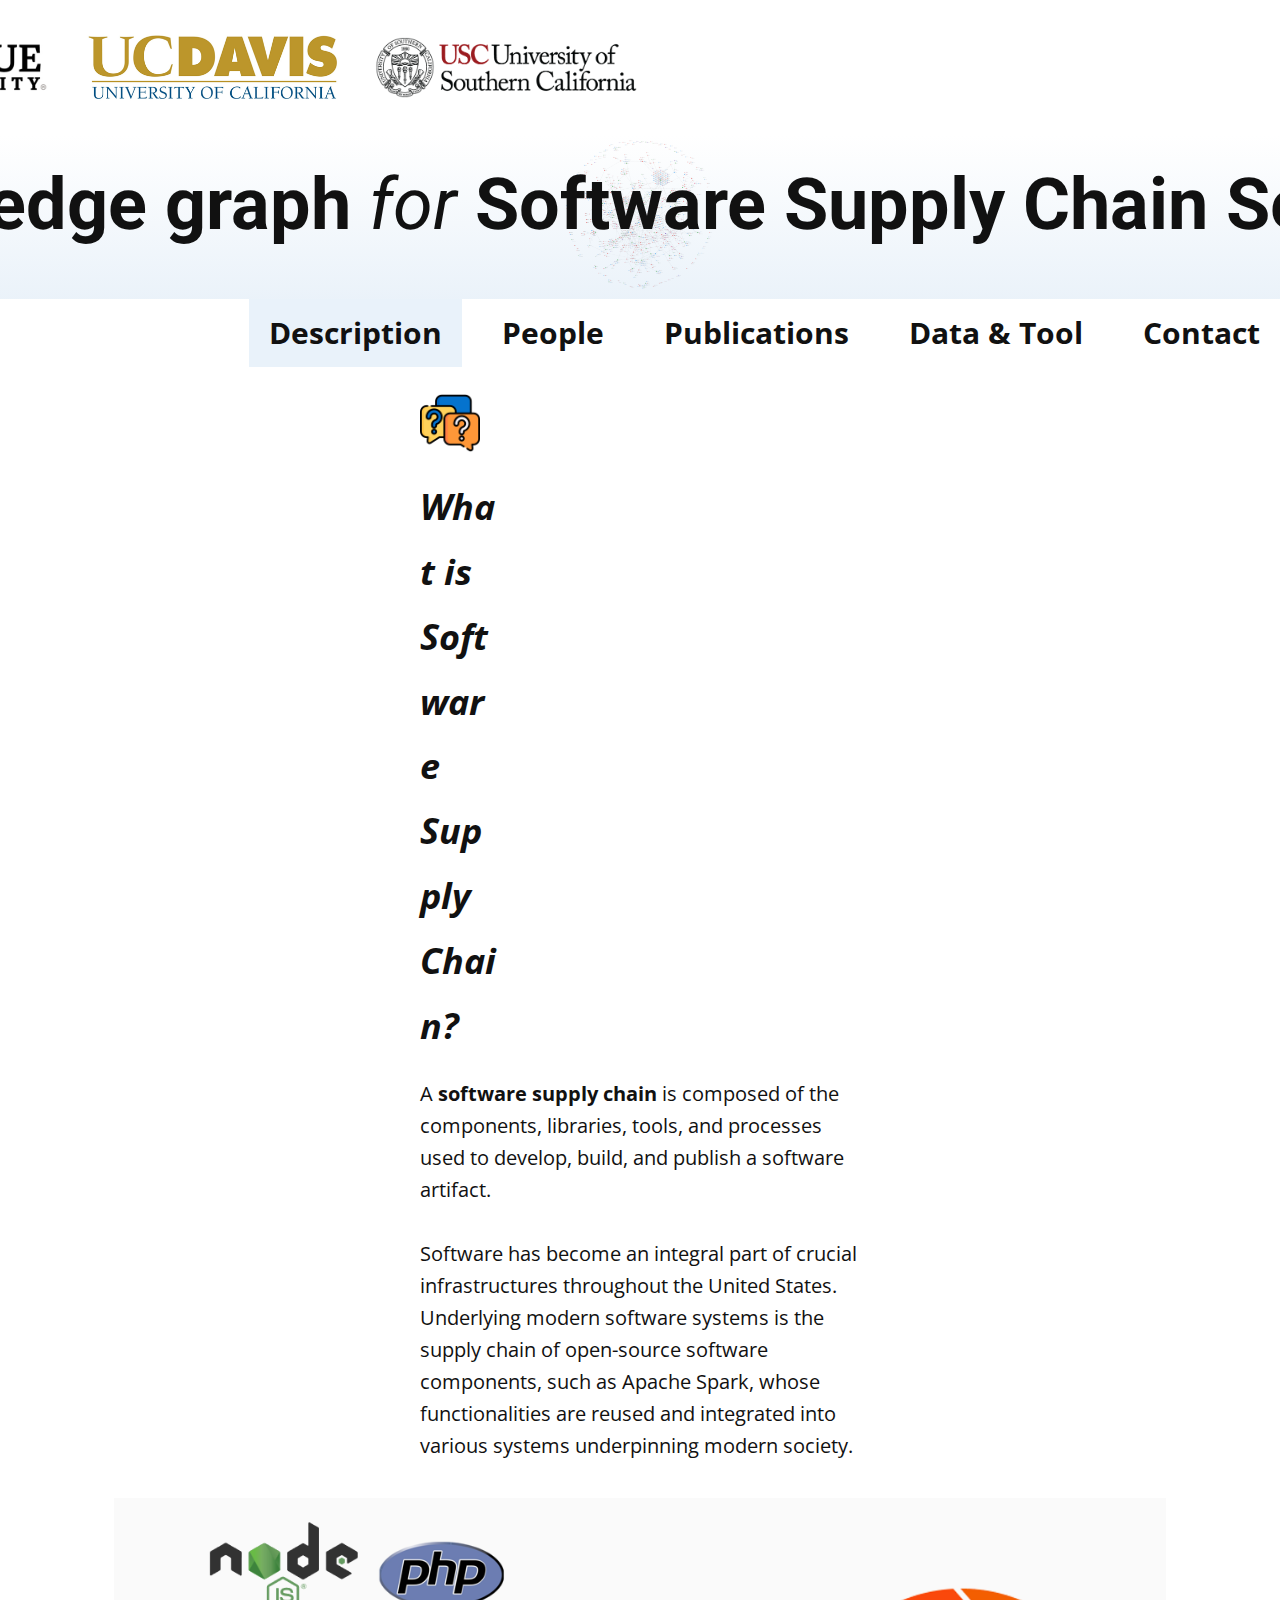
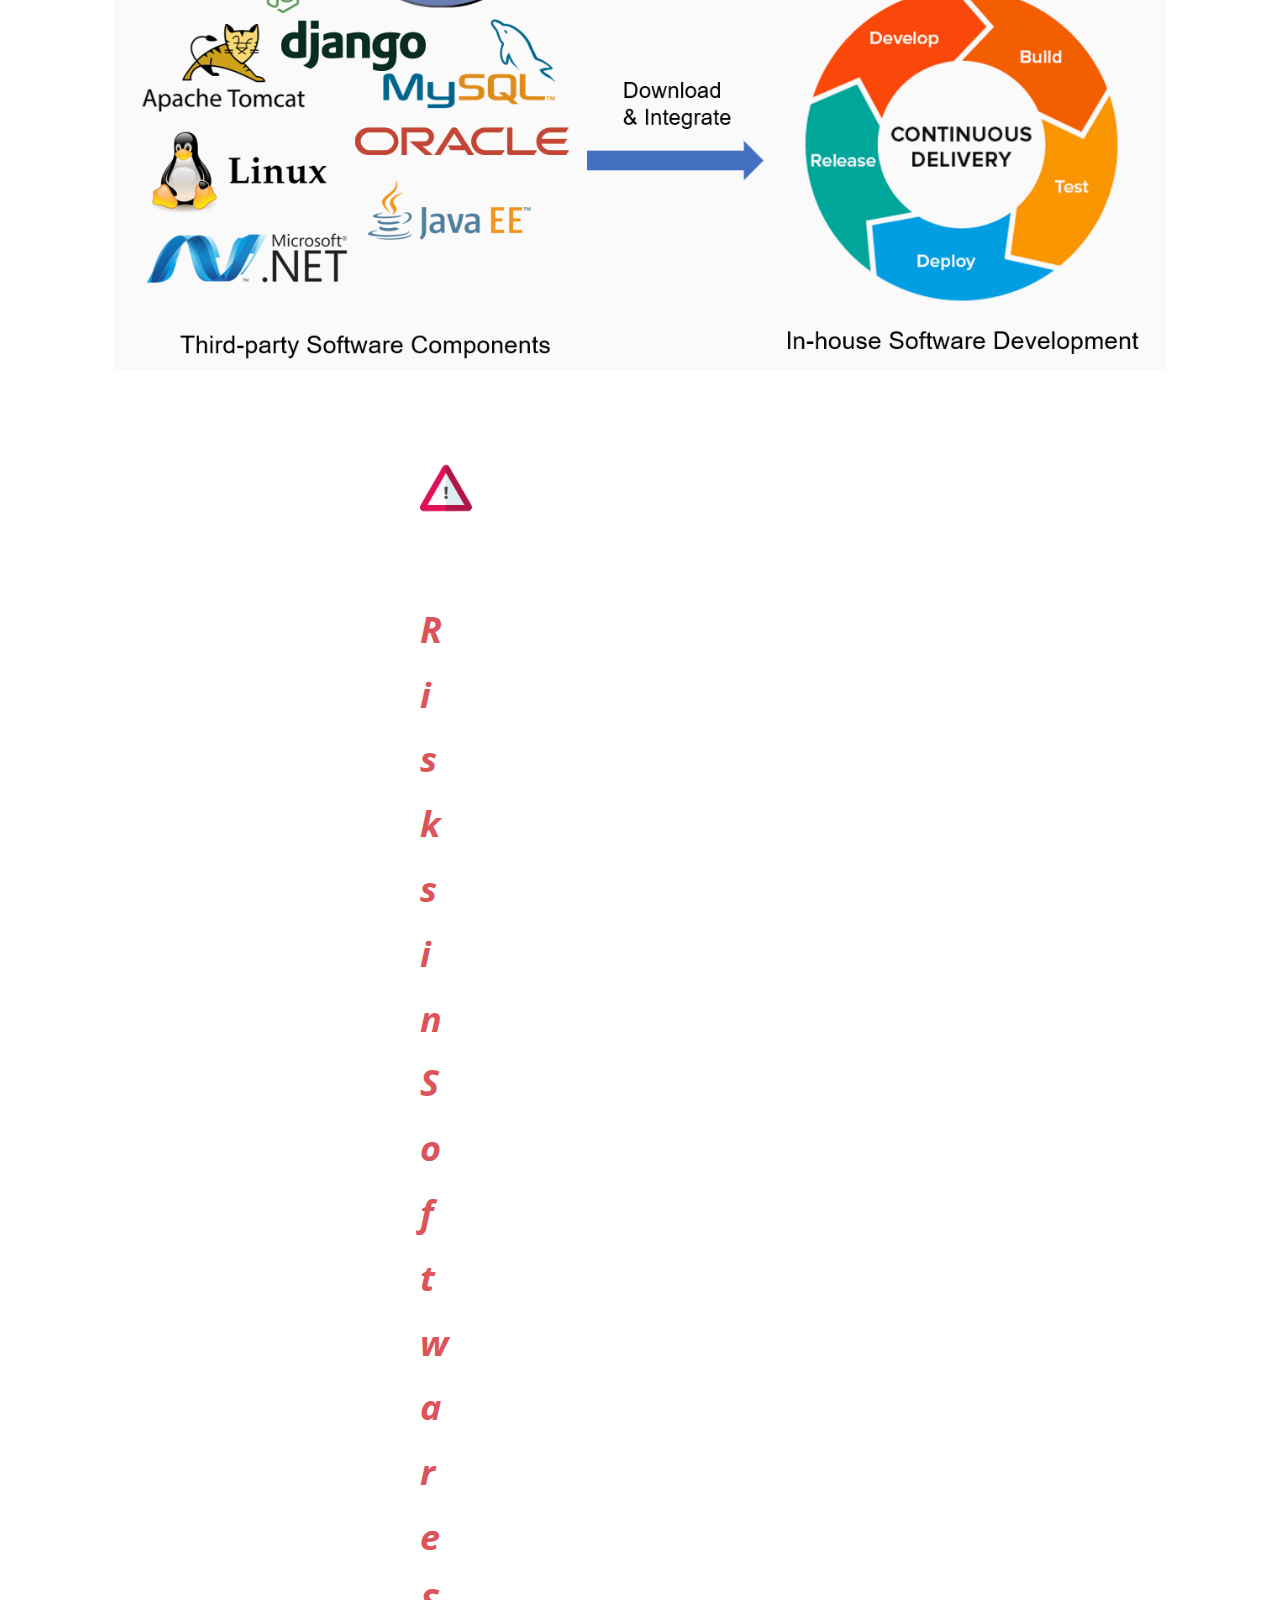
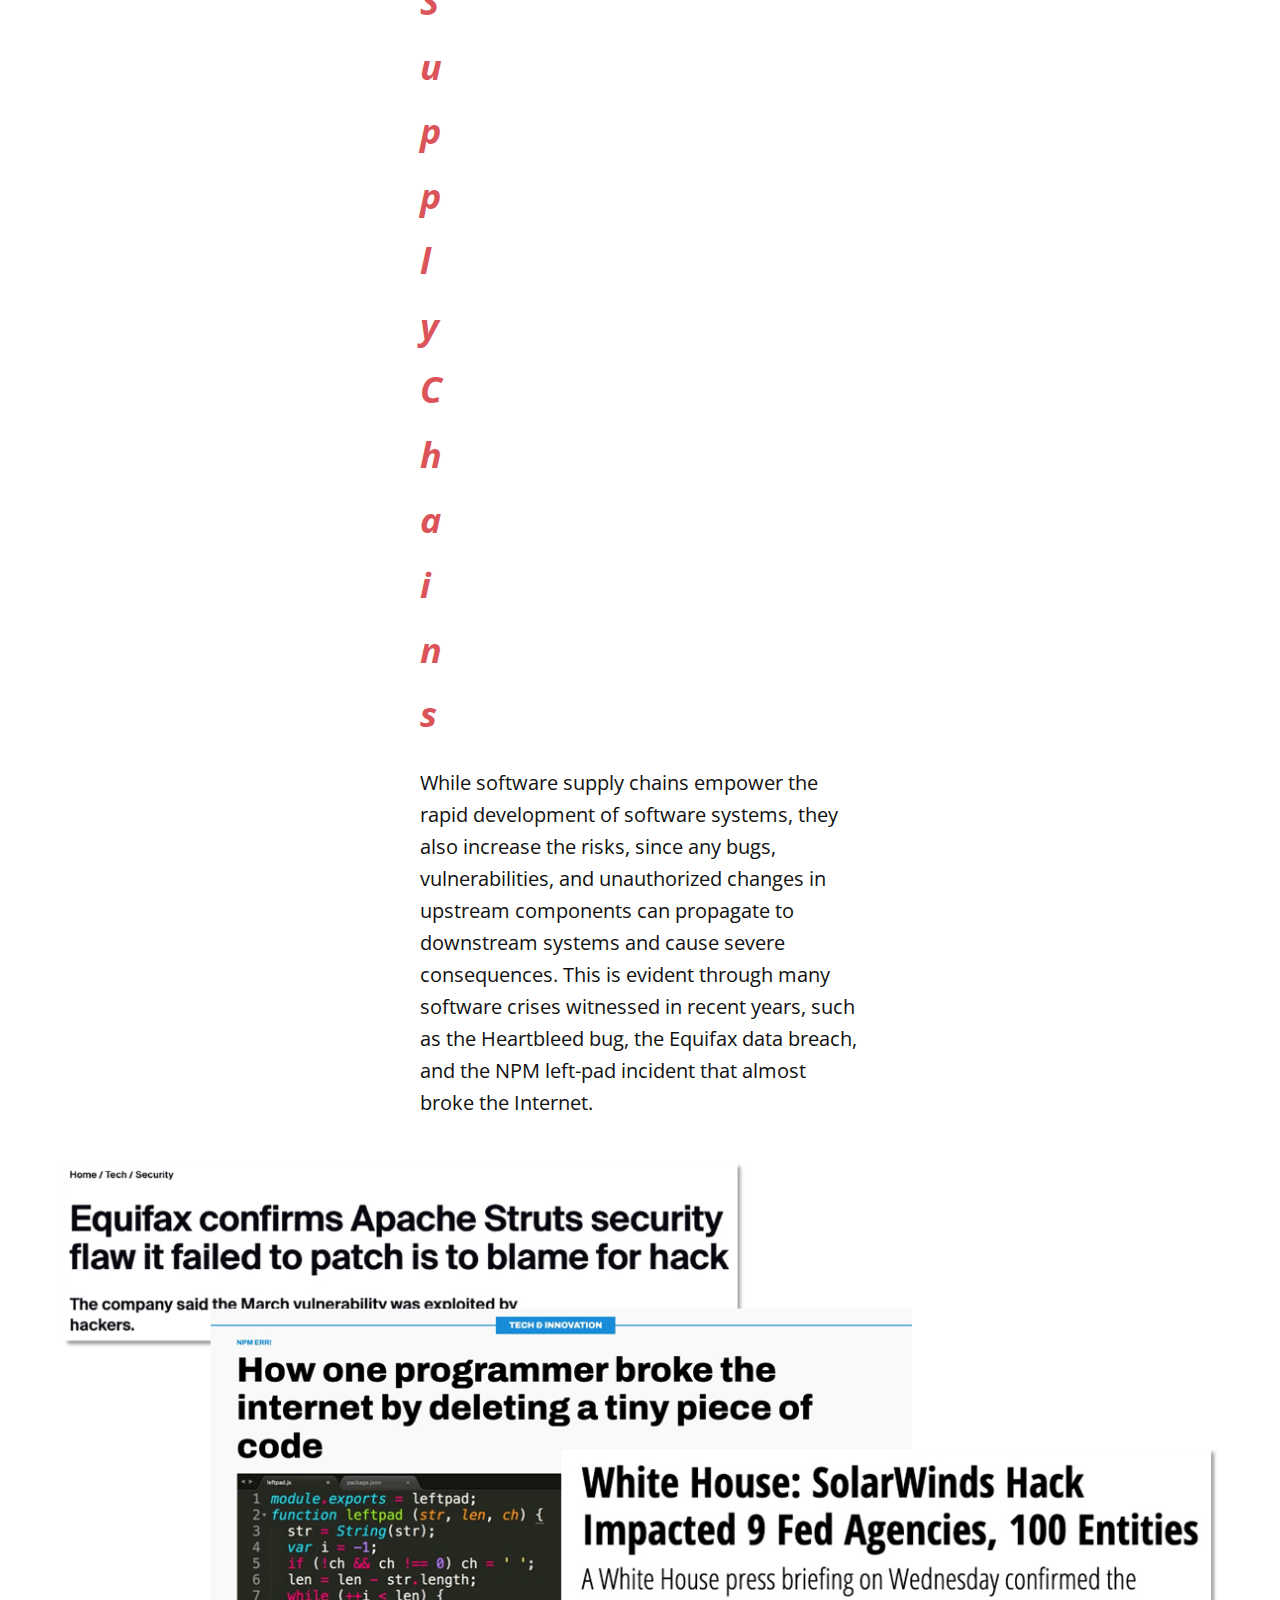
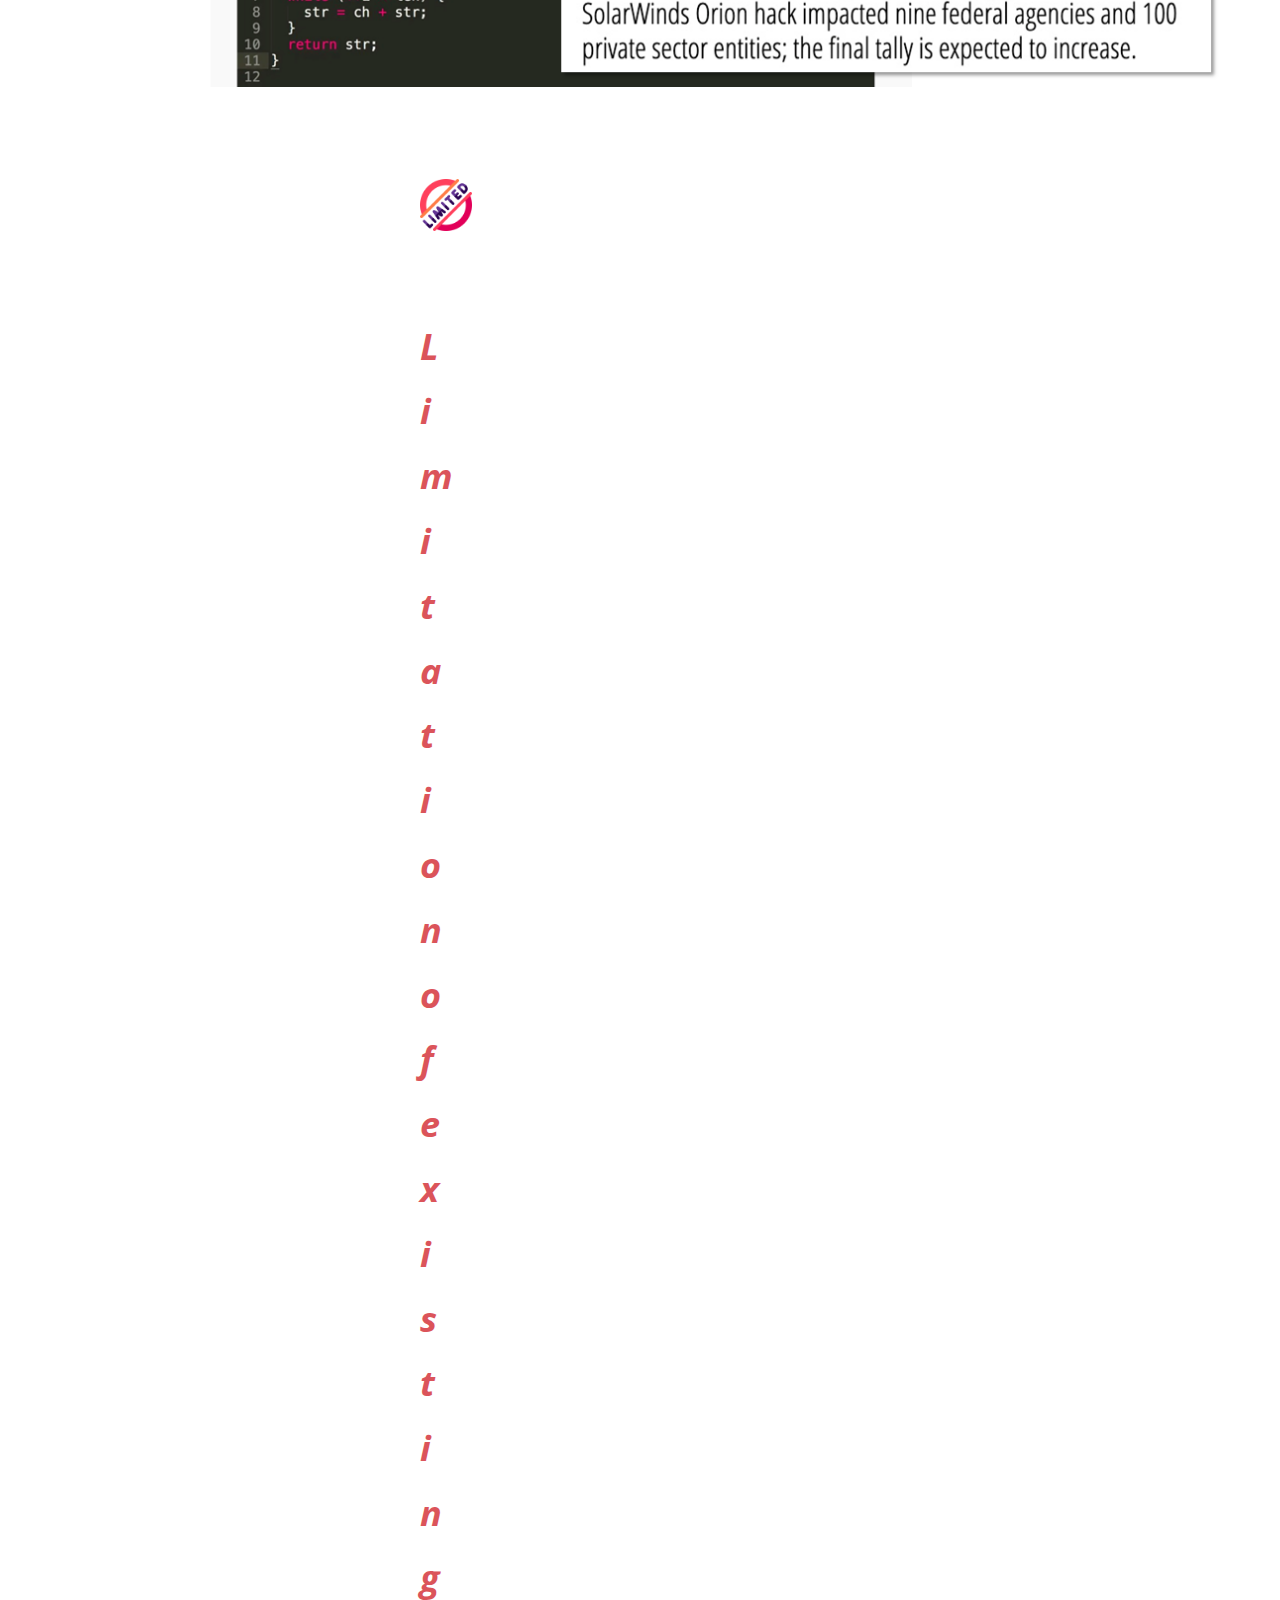
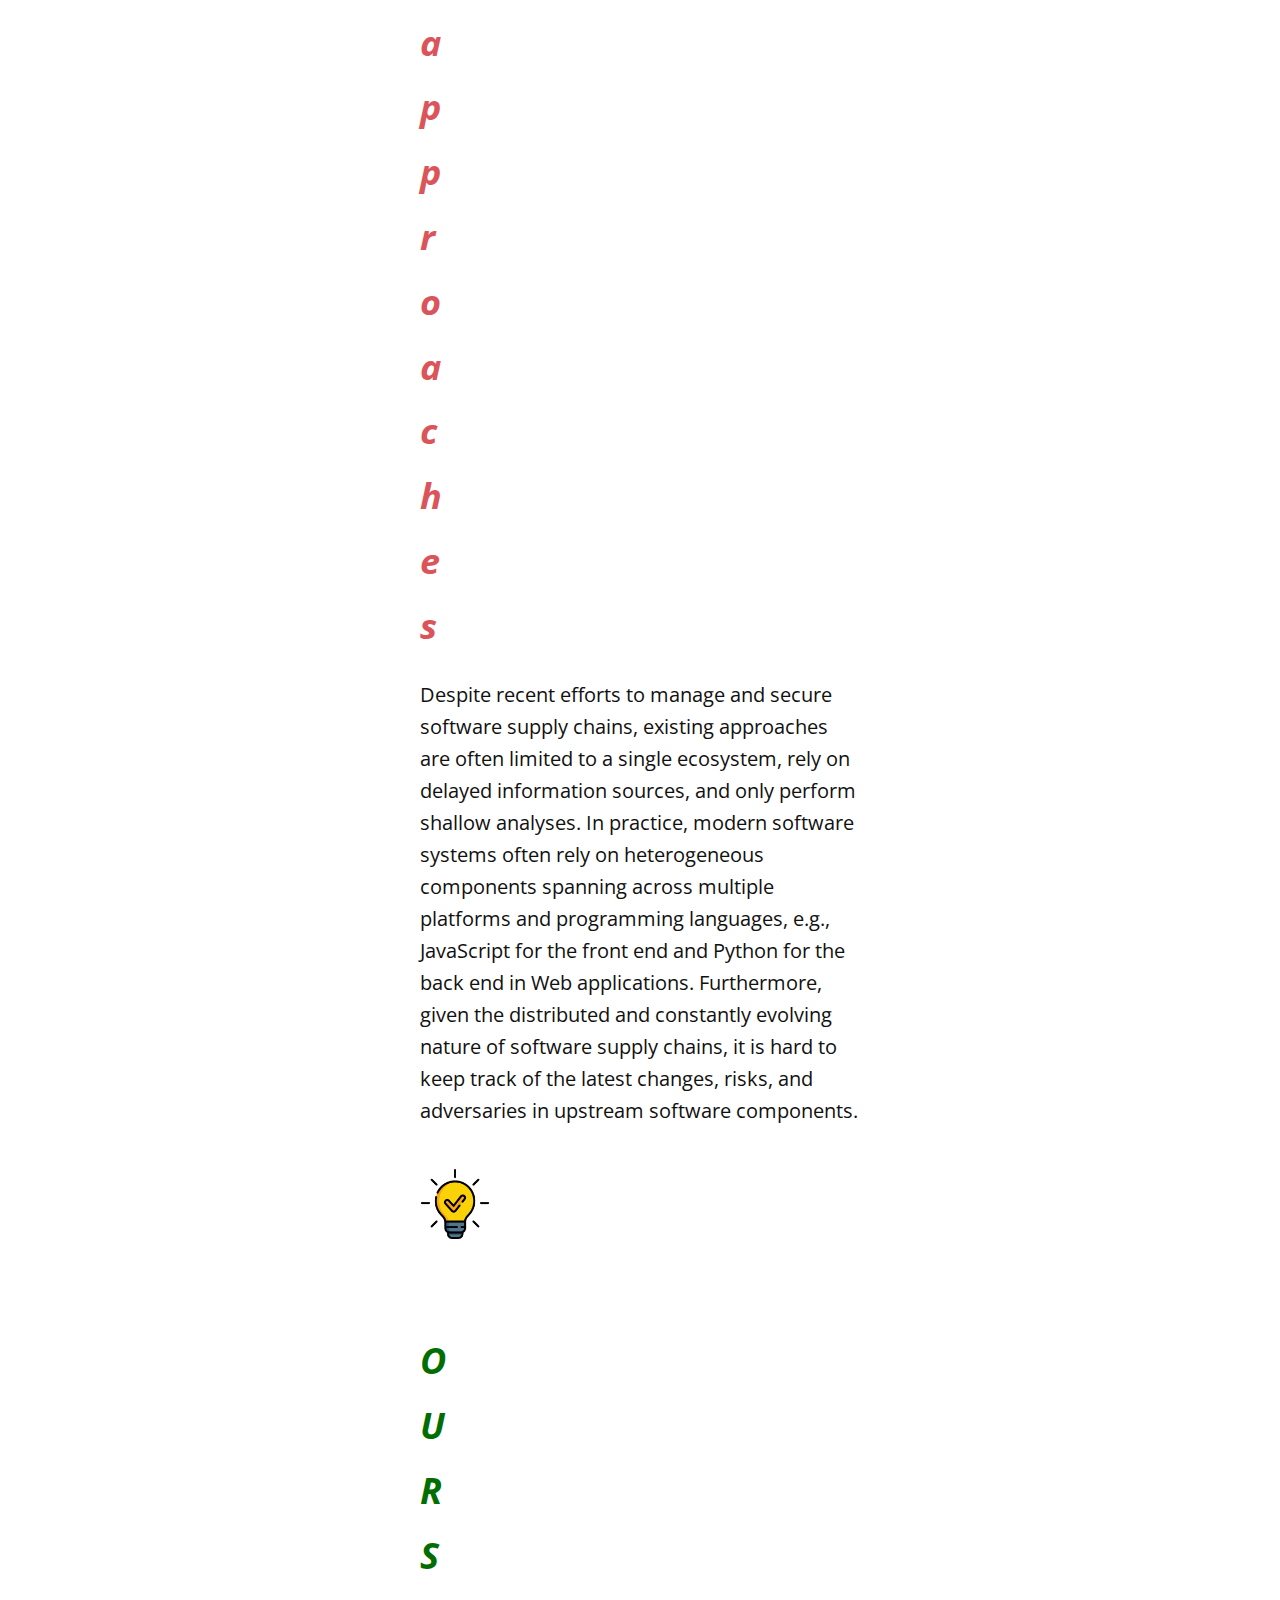
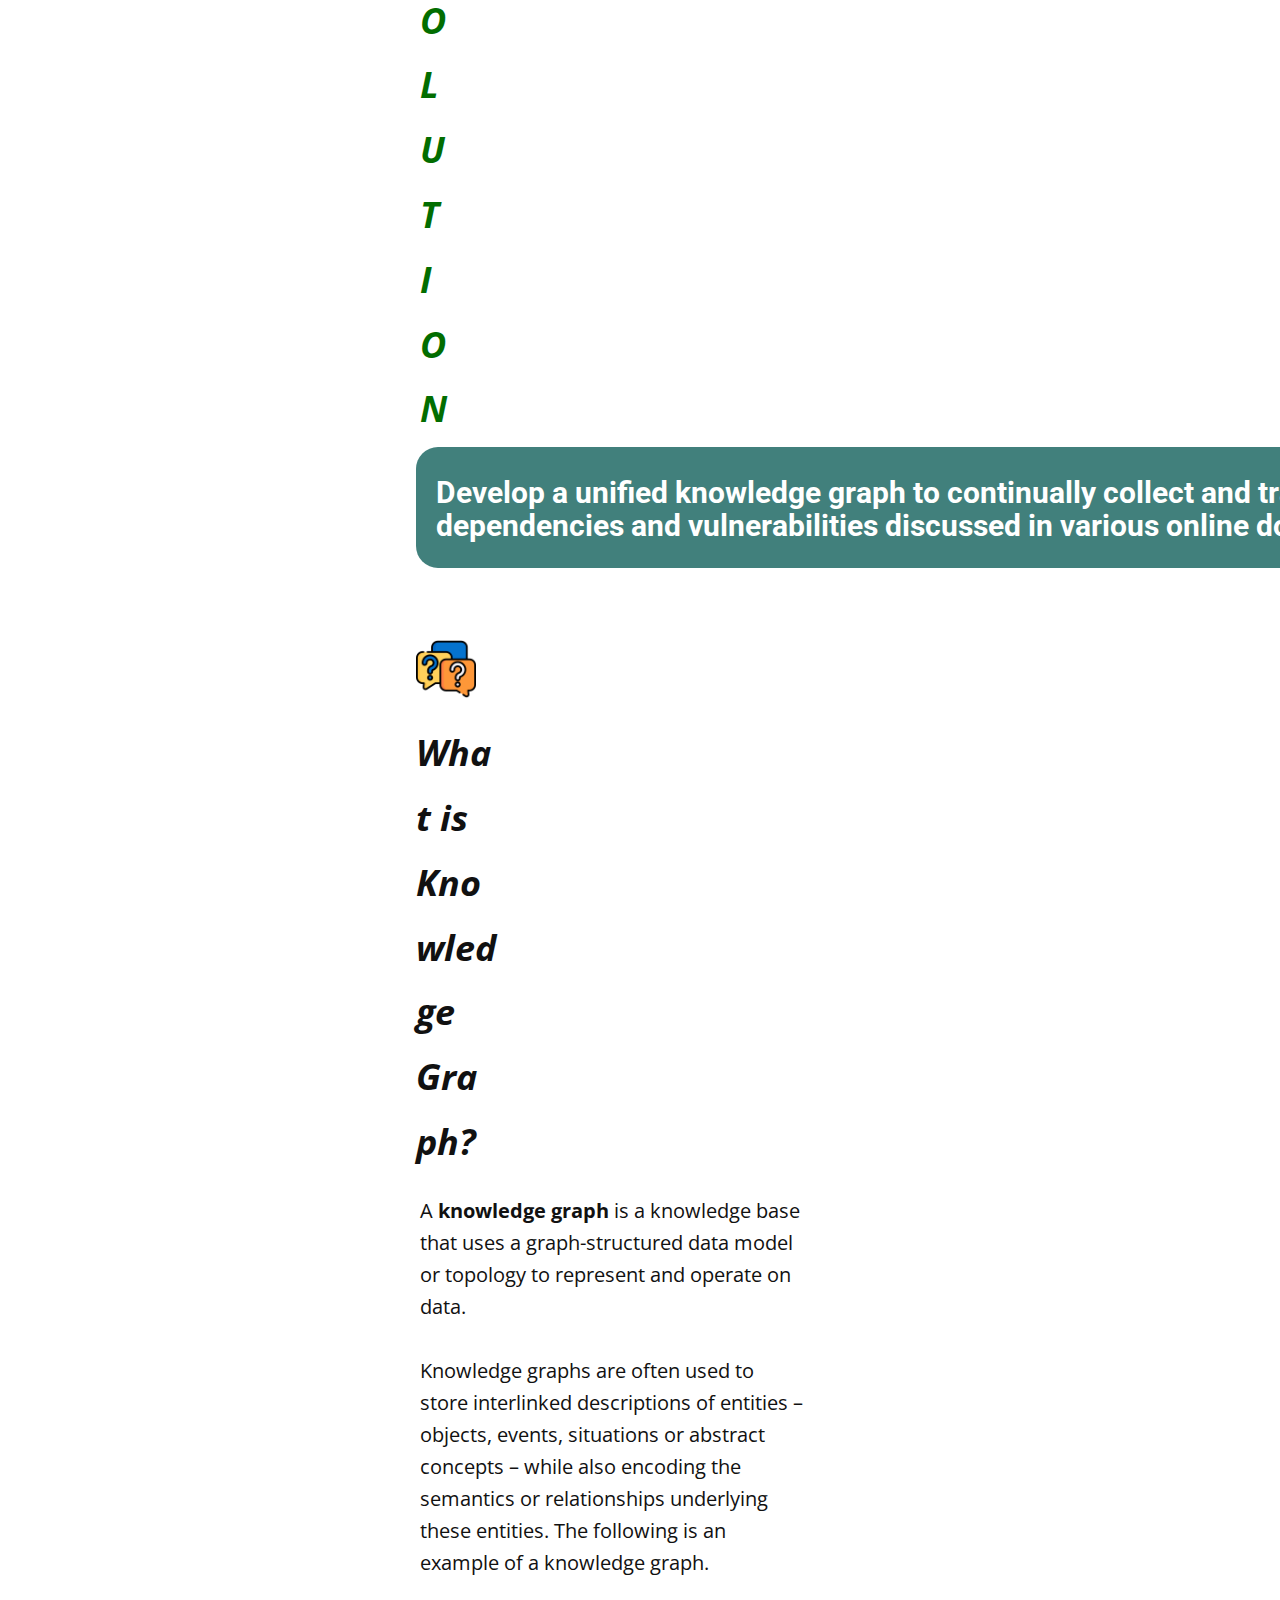
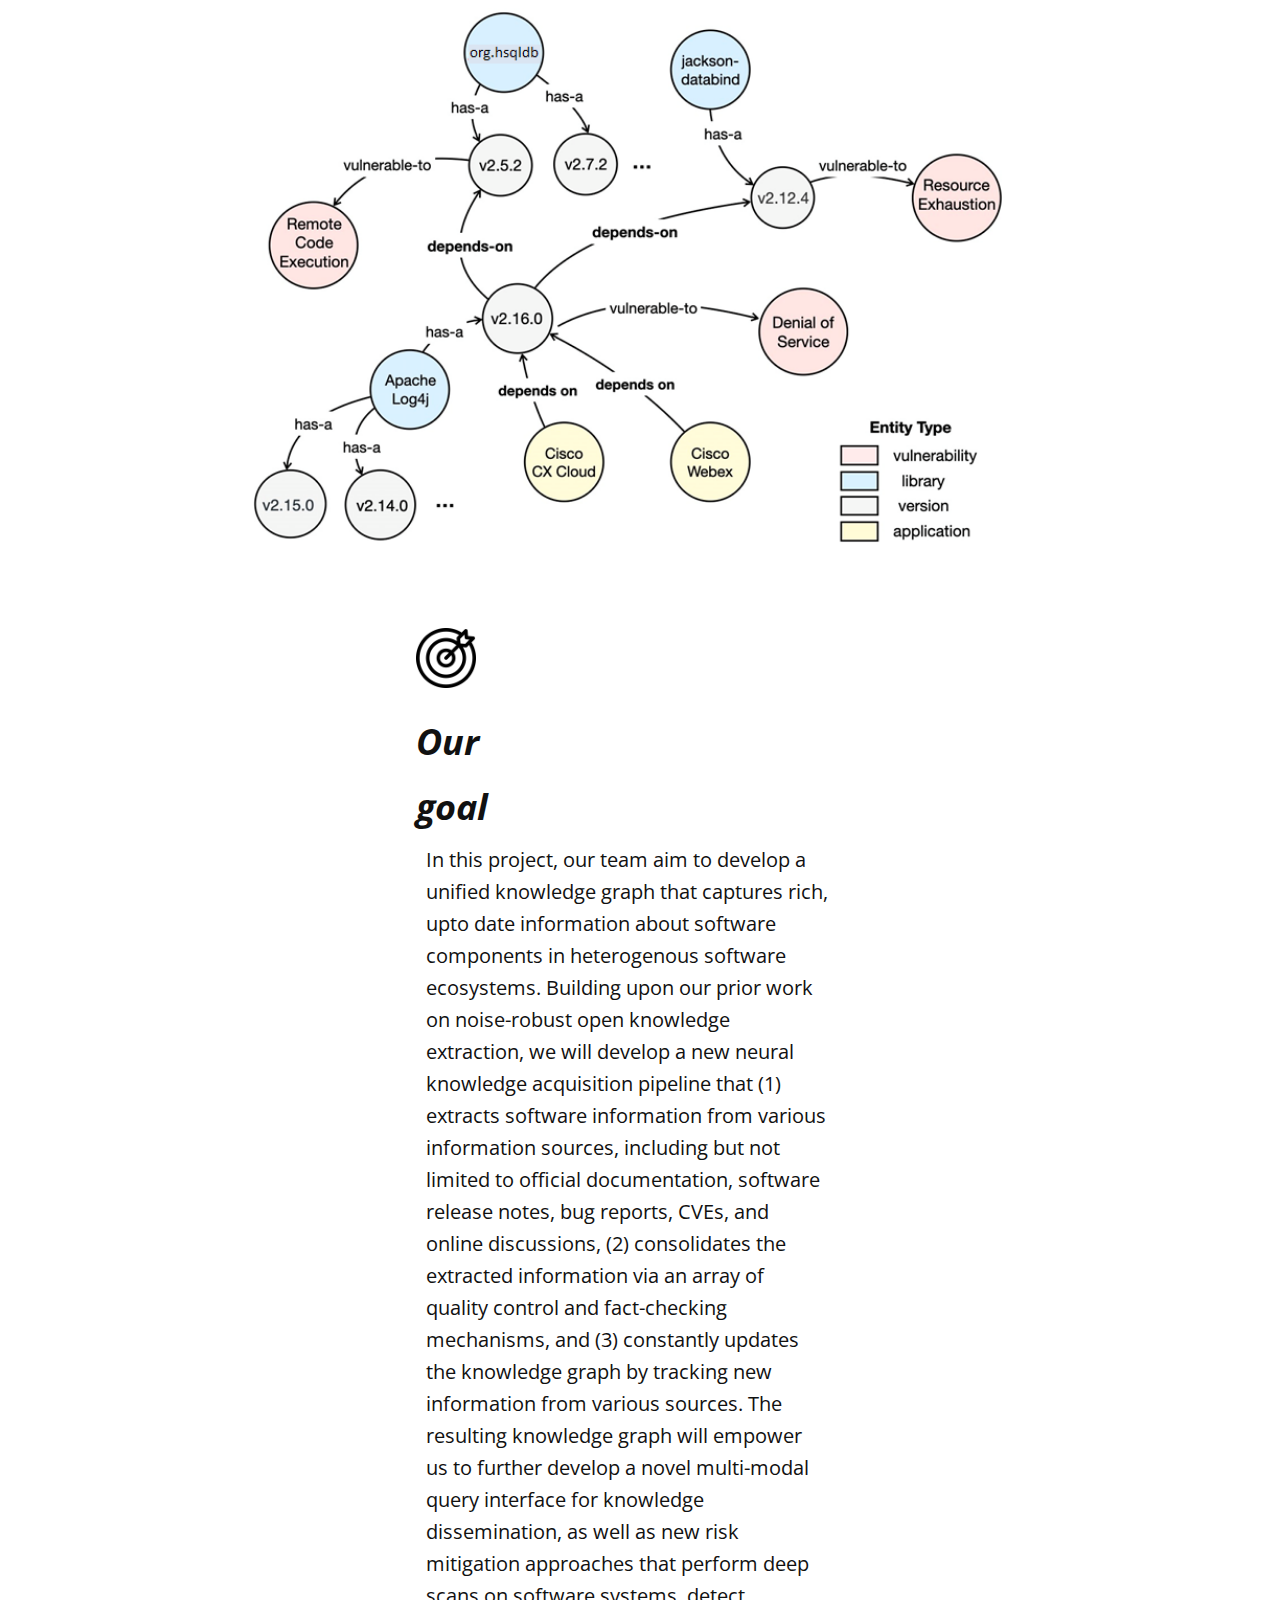
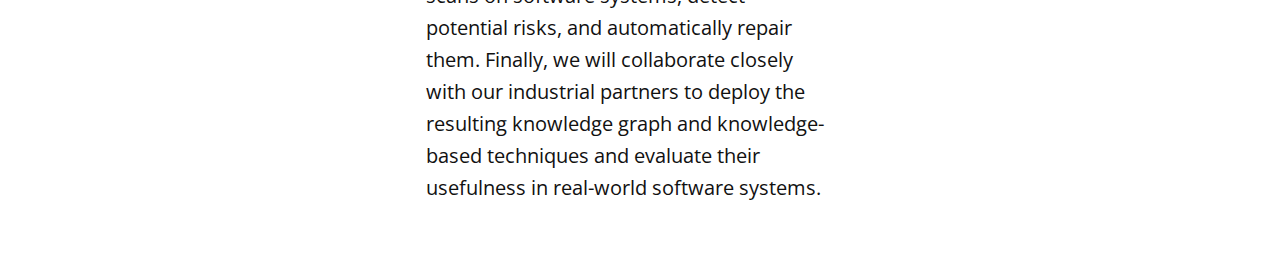
==== commit f3456911: "Add files via upload" ====
--- a/NSF---software-chain-supply.html
+++ b/NSF---software-chain-supply.html
@@ -11,7 +11,7 @@
     <script class="u-script" type="text/javascript" src="nicepage.js" defer=""></script>
     <meta name="generator" content="Nicepage 6.2.1, nicepage.com">
     <link id="u-theme-google-font" rel="stylesheet" href="https://fonts.googleapis.com/css?family=Roboto:100,100i,300,300i,400,400i,500,500i,700,700i,900,900i|Open+Sans:300,300i,400,400i,500,500i,600,600i,700,700i,800,800i">
-    <link id="u-page-google-font" rel="stylesheet" href="https://fonts.googleapis.com/css?family=Oswald:200,300,400,500,600,700|Ubuntu:300,300i,400,400i,500,500i,700,700i">
+    <link id="u-page-google-font" rel="stylesheet" href="https://fonts.googleapis.com/css?family=Oswald:200,300,400,500,600,700">
     
     
     
@@ -29,37 +29,59 @@
   <meta data-intl-tel-input-cdn-path="intlTelInput/"></head>
   <body data-path-to-root="./" data-include-products="false" class="u-body u-xl-mode" data-lang="en">
     <section class="u-clearfix u-section-1" id="sec-be50">
-      <div class="custom-expanded u-align-left u-gallery u-layout-grid u-lightbox u-no-transition u-show-text-none u-gallery-1" id="carousel-f84c">
-        <div class="u-gallery-inner u-gallery-inner-1" role="listbox">
-          <div class="u-effect-hover-zoom u-gallery-item u-shape-rectangle u-gallery-item-1" data-animation-name="" data-animation-duration="0" data-animation-delay="0" data-animation-direction="" data-href="https://www.purdue.edu/" data-target="_blank">
-            <div class="u-back-slide">
-              <img class="u-back-image u-expanded u-image-contain" src="images/image-1.png" data-image-width="664" data-image-height="128">
-            </div>
-            <div class="u-align-center u-over-slide u-shading u-over-slide-1"></div>
-          </div>
-          <div class="u-effect-hover-zoom u-gallery-item u-shape-rectangle u-gallery-item-2" data-animation-name="" data-animation-duration="0" data-animation-delay="0" data-animation-direction="" data-href="https://www.ucdavis.edu/" data-target="_blank">
-            <div class="u-back-slide">
-              <img class="u-back-image u-expanded u-image-contain" src="images/image-2.png" data-image-width="518" data-image-height="149">
-            </div>
-            <div class="u-align-center u-over-slide u-shading u-over-slide-2"></div>
-          </div>
-          <div class="u-effect-hover-zoom u-gallery-item u-shape-rectangle u-gallery-item-3" data-animation-name="" data-animation-duration="0" data-animation-delay="0" data-animation-direction="" data-href="https://www.usc.edu/" data-target="_blank">
-            <div class="u-back-slide">
-              <img class="u-back-image u-expanded u-image-contain" src="images/image-3.png" data-image-width="656" data-image-height="151">
-            </div>
-            <div class="u-align-center u-over-slide u-shading u-over-slide-3"></div>
+      <div class="u-clearfix u-sheet u-sheet-1">
+        <div class="custom-expanded u-align-left u-gallery u-layout-grid u-lightbox u-no-transition u-show-text-none u-gallery-1" id="carousel-eb0c">
+          <div class="u-gallery-inner u-gallery-inner-1" role="listbox">
+            <div class="u-gallery-item u-shape-rectangle u-gallery-item-1" data-animation-name="" data-animation-duration="0" data-animation-delay="0" data-animation-direction="" data-href="https://www.purdue.edu/" data-target="_blank">
+              <div class="u-back-slide">
+                <img class="u-back-image u-expanded u-image-contain" src="images/image-1.png" data-image-width="664" data-image-height="128">
+              </div>
+              <div class="u-align-center u-over-slide u-shading u-over-slide-1"></div>
+            </div>
+            <div class="u-gallery-item u-shape-rectangle u-gallery-item-2" data-animation-name="" data-animation-duration="0" data-animation-delay="0" data-animation-direction="" data-href="https://www.ucdavis.edu/" data-target="_blank">
+              <div class="u-back-slide">
+                <img class="u-back-image u-expanded u-image-contain" src="images/image-2.png" data-image-width="518" data-image-height="149">
+              </div>
+              <div class="u-align-center u-over-slide u-shading u-over-slide-2"></div>
+            </div>
+            <div class="u-gallery-item u-shape-rectangle u-gallery-item-3" data-animation-name="" data-animation-duration="0" data-animation-delay="0" data-animation-direction="" data-href="https://www.usc.edu/" data-target="_blank">
+              <div class="u-back-slide">
+                <img class="u-back-image u-expanded u-image-contain" src="images/image-3.png" data-image-width="656" data-image-height="151">
+              </div>
+              <div class="u-align-center u-over-slide u-shading u-over-slide-3"></div>
+            </div>
           </div>
         </div>
+        <img class="u-image u-image-contain u-image-default u-image-1" src="images/image.png" alt="" data-image-width="1722" data-image-height="1731" data-href="https://www.nsf.gov/" data-target="_blank">
       </div>
-      <img class="u-image u-image-contain u-image-default u-image-1" src="images/image.png" alt="" data-image-width="1722" data-image-height="1731" data-href="https://www.nsf.gov/" data-target="_blank">
     </section>
     <section class="u-clearfix u-image u-image-contain u-shading u-section-2" id="sec-3c90" data-image-width="732" data-image-height="653">
       
       <div class="u-clearfix u-sheet u-sheet-1">
-        <h1 class="u-align-center u-hover-feature u-text u-text-body-color u-title u-text-1">Software Supply Chain Security</h1>
+        <h1 class="u-align-center u-hover-feature u-text u-text-body-color u-title u-text-1">Knowledge graph <span style="font-style: italic; font-weight: 400;">for</span> Software Supply Chain Security
+        </h1>
       </div>
     </section>
-    <section class="u-align-left u-clearfix u-container-align-center u-section-3" id="sec-38e4">
+    <section class="u-align-left u-clearfix u-section-3" id="sec-38e4">
+      
+      
+      
+      
+      
+      
+      
+      
+      
+      
+      
+      
+      
+      
+      
+      
+      
+      
+      
       <div class="u-expanded-width u-tab-links-align-right u-tabs u-tabs-1">
         <ul class="u-spacing-20 u-tab-list u-unstyled" role="tablist"><li class="u-tab-item u-tab-item-1" role="presentation"><a class="active u-active-palette-1-light-3 u-button-style u-hover-palette-5-dark-1 u-tab-link u-tab-link-1" id="link-tab-4d57" href="#tab-4d57" role="tab" aria-controls="tab-4d57" aria-selected="true">Description</a>
 </li><li class="u-tab-item u-tab-item-2" role="presentation"><a class="u-active-palette-1-light-3 u-button-style u-hover-palette-5-dark-1 u-tab-link u-tab-link-2" id="link-tab-3923" href="#tab-3923" role="tab" aria-controls="tab-3923" aria-selected="false">People</a>
@@ -70,35 +92,54 @@
         <div class="u-tab-content">
           <div class="u-container-style u-tab-active u-tab-pane u-tab-pane-1" id="tab-4d57" role="tabpanel" aria-labelledby="link-tab-4d57">
             <div class="u-container-layout u-container-layout-1">
-              <p class="u-hover-feature u-text u-text-1">What is Software Suppl​y Chain Security?</p>
+              <p class="u-hover-feature u-text u-text-1"><span class="u-file-icon u-icon u-icon-1"><img src="images/5726642.png" alt=""></span>&nbsp;What is Software Suppl​y Chain?
+              </p>
+              <p class="u-hover-feature u-text u-text-2"> A&nbsp;<b>software supply chain</b>&nbsp;is composed of the components, libraries, tools, and processes used to develop, build, and publish a software artifact. <br>
+                <br>Software has become an integral part of crucial infrastructures throughout the United States. Underlying modern software systems is the supply chain of open-source software components, such
+as Apache Spark, whose functionalities are reused and integrated into various systems underpinning
+modern society. 
+              </p>
               <img class="u-align-center u-image u-image-contain u-image-default u-image-1" src="images/image6.png" alt="" data-image-width="1252" data-image-height="562">
-              <p class="u-align-center u-text u-text-grey-25 u-text-2"> A&nbsp;<b>software supply chain</b>&nbsp;is composed of the components, libraries, tools, and processes used to develop, build, and publish a software artifact.
-              </p>
-              <p class="u-align-left u-hover-feature u-text u-text-palette-2-base u-text-3">Risks in Software Supply Chains</p>
-              <img class="custom-expanded u-align-center u-image u-image-contain u-image-default u-image-2" src="images/image7.png" alt="" data-image-width="1171" data-image-height="533">
-              <img class="u-image u-image-contain u-image-default u-preserve-proportions u-image-3" src="images/image9.png" alt="" data-image-width="70" data-image-height="70">
-              <h2 class="u-text u-text-4">
-                <span style="font-weight: 700;">Our solution</span>: Develop
-a unified knowledge graph to continually collect and track software
-dependencies and vulnerabilities discussed in various online documents
-              </h2>
-              <p class="u-hover-feature u-text u-text-5">Knowledge Graph Construction for Resilient, Trustworthy,&nbsp;and
-Secure Software Supply Chains</p>
-              <p class="u-hover-feature u-text u-text-6"> Software has become an integral part of crucial infrastructures throughout the United States. Underlying modern software systems is the supply chain of open-source software components, such
-as Apache Spark, whose functionalities are reused and integrated into various systems underpinning
-modern society. While software supply chains empower the rapid development of software
+              <p class="u-align-left u-hover-feature u-text u-text-palette-2-base u-text-3"><span class="u-file-icon u-icon u-icon-2"><img src="images/1984091.png" alt=""></span>&nbsp;Risks in Software Supply Chains
+              </p>
+              <p class="u-hover-feature u-text u-text-4">While software supply chains empower the rapid development of software
 systems, they also increase the risks, since any bugs, vulnerabilities, and unauthorized changes
 in upstream components can propagate to downstream systems and cause severe consequences.
 This is evident through many software crises witnessed in recent years, such as the Heartbleed
 bug, the Equifax data breach, and the NPM left-pad incident that almost broke the Internet. <br>
-                <br>Despite recent efforts to manage and secure software supply chains, existing approaches are often
+              </p>
+              <img class="custom-expanded u-align-center u-image u-image-contain u-image-default u-image-2" src="images/image7.png" alt="" data-image-width="1171" data-image-height="533">
+              <p class="u-align-left u-hover-feature u-text u-text-palette-2-base u-text-5"><span class="u-file-icon u-icon u-icon-3"><img src="images/6643232.png" alt=""></span>&nbsp;Limitation of existing approaches
+              </p>
+              <p class="u-hover-feature u-text u-text-6">Despite recent efforts to manage and secure software supply chains, existing approaches are often
 limited to a single ecosystem, rely on delayed information sources, and only perform shallow
 analyses. In practice, modern software systems often rely on heterogeneous components spanning
 across multiple platforms and programming languages, e.g., JavaScript for the front end and
 Python for the back end in Web applications. Furthermore, given the distributed and constantly
 evolving nature of software supply chains, it is hard to keep track of the latest changes, risks, and
 adversaries in upstream software components.<br>
-                <br>The objective of this research is to develop a unified knowledge graph that captures rich, upto date information about software components in heterogenous software ecosystems. Building
+              </p>
+              <p class="u-align-left u-hover-feature u-text u-text-custom-color-3 u-text-7"><span class="u-file-icon u-icon u-icon-4"><img src="images/3176298.png" alt=""></span>&nbsp;Our solution
+              </p>
+              <div class="u-container-style u-group u-palette-4-dark-2 u-radius u-shape-round u-group-1">
+                <div class="u-container-layout u-container-layout-2">
+                  <div class="u-clearfix u-group-elements u-group-elements-1"></div>
+                  <h2 class="u-text u-text-8">
+                    <span style="font-weight: 700;"></span>Develop
+a unified knowledge graph to continually collect and track software
+dependencies and vulnerabilities discussed in various online documents.
+                  </h2>
+                </div>
+              </div>
+              <p class="u-hover-feature u-text u-text-9"><span class="u-file-icon u-icon u-icon-5"><img src="images/5726642.png" alt=""></span>&nbsp;What is Knowledge Graph?
+              </p>
+              <p class="u-hover-feature u-text u-text-10">A <span style="font-weight: 700;">knowledge graph</span> is a knowledge base that uses a graph-structured data model or topology to represent and operate on data.<br>
+                <br>Knowledge graphs are often used to store interlinked descriptions of entities – objects, events, situations or abstract concepts – while also encoding the semantics or relationships underlying these entities. The following is an example of a knowledge graph.<br>
+              </p>
+              <img class="u-align-center u-image u-image-contain u-image-default u-image-3" src="images/image11.png" alt="" data-image-width="790" data-image-height="518">
+              <p class="u-hover-feature u-text u-text-11"><span class="u-file-icon u-icon u-icon-6"><img src="images/1694262.png" alt=""></span>&nbsp;Our goal
+              </p>
+              <p class="u-hover-feature u-text u-text-12">In this project, our team aim to develop a unified knowledge graph that captures rich, upto date information about software components in heterogenous software ecosystems. Building
 upon our prior work on noise-robust open knowledge extraction, we will develop a new neural
 knowledge acquisition pipeline that (1) extracts software information from various information
 sources, including but not limited to official documentation, software release notes, bug reports,
@@ -109,148 +150,146 @@
 risk mitigation approaches that perform deep scans on software systems, detect potential risks,
 and automatically repair them. Finally, we will collaborate closely with our industrial partners to
 deploy the resulting knowledge graph and knowledge-based techniques and evaluate their usefulness
-in real-world software systems.
-              </p>
-              <img class="custom-expanded u-align-center u-image u-image-contain u-image-default u-image-4" src="images/image8.png" alt="" data-image-width="1218" data-image-height="369">
+in real-world software systems.</p>
             </div>
           </div>
           <div class="u-container-align-center u-container-style u-tab-pane u-tab-pane-2" id="tab-3923" role="tabpanel" aria-labelledby="link-tab-3923">
-            <div class="u-container-layout u-container-layout-2">
+            <div class="u-container-layout u-container-layout-3">
               <div class="custom-expanded u-list u-list-1">
                 <div class="u-repeater u-repeater-1">
                   <div class="u-align-center u-border-5 u-border-no-bottom u-border-no-right u-border-no-top u-border-palette-1-base u-container-style u-grey-5 u-hover-feature u-list-item u-opacity u-opacity-60 u-repeater-item u-shape-rectangle u-list-item-1" data-href="https://tianyi-zhang.github.io/" data-target="_blank">
-                    <div class="u-container-layout u-similar-container u-container-layout-3">
-                      <h3 class="u-align-left u-text u-text-black u-text-7" spellcheck="false">Tianyi Zhang</h3>
-                      <h4 class="u-align-left u-text u-text-8">Principle Investigator</h4>
-                      <p class="u-align-left u-text u-text-grey-30 u-text-9"> Purdue University</p>
+                    <div class="u-container-layout u-similar-container u-container-layout-4">
+                      <h3 class="u-align-left u-text u-text-black u-text-13" spellcheck="false">Tianyi Zhang</h3>
+                      <h4 class="u-align-left u-text u-text-14">Principle Investigator</h4>
+                      <p class="u-align-left u-text u-text-grey-30 u-text-15"> Purdue University</p>
                     </div>
                   </div>
                   <div class="u-align-center u-border-5 u-border-no-bottom u-border-no-right u-border-no-top u-border-palette-1-base u-container-style u-grey-5 u-hover-feature u-list-item u-opacity u-opacity-60 u-repeater-item u-shape-rectangle u-list-item-2" data-href="https://muhaochen.github.io/" data-target="_blank">
-                    <div class="u-container-layout u-similar-container u-container-layout-4">
-                      <h3 class="u-align-left u-text u-text-black u-text-10" spellcheck="false">Muhao Chen</h3>
-                      <h4 class="u-align-left u-text u-text-11"> Principle Investigator</h4>
-                      <p class="u-align-left u-text u-text-grey-30 u-text-12" spellcheck="false"> University of Southern California</p>
+                    <div class="u-container-layout u-similar-container u-container-layout-5">
+                      <h3 class="u-align-left u-text u-text-black u-text-16" spellcheck="false">Muhao Chen</h3>
+                      <h4 class="u-align-left u-text u-text-17"> Co-Principle Investigator</h4>
+                      <p class="u-align-left u-text u-text-grey-30 u-text-18" spellcheck="false"> University of Southern California</p>
                     </div>
                   </div>
                   <div class="u-align-center u-border-5 u-border-no-bottom u-border-no-right u-border-no-top u-border-palette-1-base u-container-style u-grey-5 u-list-item u-opacity u-opacity-60 u-repeater-item u-shape-rectangle u-list-item-3" data-href="https://www.cs.purdue.edu/homes/xyzhang/" data-target="_blank">
-                    <div class="u-container-layout u-similar-container u-container-layout-5">
-                      <h3 class="u-align-left u-text u-text-black u-text-13" spellcheck="false">Xiangyu Zhang</h3>
-                      <h4 class="u-align-left u-text u-text-14"> Principle Investigator</h4>
-                      <p class="u-align-left u-text u-text-grey-30 u-text-15"> Purdue University</p>
+                    <div class="u-container-layout u-similar-container u-container-layout-6">
+                      <h3 class="u-align-left u-text u-text-black u-text-19" spellcheck="false">Xiangyu Zhang</h3>
+                      <h4 class="u-align-left u-text u-text-20"> Co-​Principle Investigator</h4>
+                      <p class="u-align-left u-text u-text-grey-30 u-text-21"> Purdue University</p>
                     </div>
                   </div>
                   <div class="u-align-center u-border-5 u-border-no-bottom u-border-no-right u-border-no-top u-border-palette-1-base u-container-style u-grey-5 u-hover-feature u-list-item u-opacity u-opacity-60 u-repeater-item u-shape-rectangle u-list-item-4" data-href="https://shanzhenren.github.io/" data-target="_blank">
-                    <div class="u-container-layout u-similar-container u-container-layout-6">
-                      <h3 class="u-align-left u-text u-text-black u-text-16" spellcheck="false">Xiang Ren</h3>
-                      <h4 class="u-align-left u-text u-text-17"> Principle Investigator</h4>
-                      <p class="u-align-left u-text u-text-grey-30 u-text-18"> University of Southern California</p>
+                    <div class="u-container-layout u-similar-container u-container-layout-7">
+                      <h3 class="u-align-left u-text u-text-black u-text-22" spellcheck="false">Xiang Ren</h3>
+                      <h4 class="u-align-left u-text u-text-23"> Co-Principle Investigator</h4>
+                      <p class="u-align-left u-text u-text-grey-30 u-text-24"> University of Southern California</p>
                     </div>
                   </div>
                   <div class="u-align-center u-border-5 u-border-no-bottom u-border-no-right u-border-no-top u-border-palette-1-base u-container-style u-grey-5 u-list-item u-opacity u-opacity-60 u-repeater-item u-shape-rectangle u-list-item-5" data-href="https://www.linkedin.com/in/yuan-tian-9653111a4/" data-target="_blank">
-                    <div class="u-container-layout u-similar-container u-container-layout-7">
-                      <h3 class="u-align-left u-text u-text-black u-text-19" spellcheck="false">Yuan Tian</h3>
-                      <h4 class="u-align-left u-text u-text-20"> PhD Student</h4>
-                      <p class="u-align-left u-text u-text-grey-30 u-text-21"> Purdue University</p>
-                    </div>
-                  </div>
-                  <div class="u-align-center u-border-5 u-border-no-bottom u-border-no-right u-border-no-top u-border-palette-1-base u-container-style u-grey-5 u-list-item u-opacity u-opacity-60 u-repeater-item u-shape-rectangle u-list-item-6" data-href="https://www.linkedin.com/in/nyaru/" data-target="_blank">
                     <div class="u-container-layout u-similar-container u-container-layout-8">
-                      <h3 class="u-align-left u-text u-text-black u-text-22" spellcheck="false">Yifeng Di</h3>
-                      <h4 class="u-align-left u-text u-text-23"> PhD Student</h4>
-                      <p class="u-align-left u-text u-text-grey-30 u-text-24"> Purdue University</p>
-                    </div>
-                  </div>
-                  <div class="u-align-center u-border-5 u-border-no-bottom u-border-no-right u-border-no-top u-border-palette-1-base u-container-style u-grey-5 u-hover-feature u-list-item u-opacity u-opacity-60 u-repeater-item u-shape-rectangle u-list-item-7" data-href="https://www.linkedin.com/in/bonan-kou-19678124a/" data-target="_blank">
-                    <div class="u-container-layout u-similar-container u-container-layout-9">
-                      <h3 class="u-align-left u-text u-text-black u-text-25" spellcheck="false"> Bonan Kou</h3>
+                      <h3 class="u-align-left u-text u-text-black u-text-25" spellcheck="false">Yuan Tian</h3>
                       <h4 class="u-align-left u-text u-text-26"> PhD Student</h4>
                       <p class="u-align-left u-text u-text-grey-30 u-text-27"> Purdue University</p>
                     </div>
                   </div>
+                  <div class="u-align-center u-border-5 u-border-no-bottom u-border-no-right u-border-no-top u-border-palette-1-base u-container-style u-grey-5 u-list-item u-opacity u-opacity-60 u-repeater-item u-shape-rectangle u-list-item-6" data-href="https://www.linkedin.com/in/nyaru/" data-target="_blank">
+                    <div class="u-container-layout u-similar-container u-container-layout-9">
+                      <h3 class="u-align-left u-text u-text-black u-text-28" spellcheck="false">Yifeng Di</h3>
+                      <h4 class="u-align-left u-text u-text-29"> PhD Student</h4>
+                      <p class="u-align-left u-text u-text-grey-30 u-text-30"> Purdue University</p>
+                    </div>
+                  </div>
+                  <div class="u-align-center u-border-5 u-border-no-bottom u-border-no-right u-border-no-top u-border-palette-1-base u-container-style u-grey-5 u-hover-feature u-list-item u-opacity u-opacity-60 u-repeater-item u-shape-rectangle u-list-item-7" data-href="https://www.linkedin.com/in/bonan-kou-19678124a/" data-target="_blank">
+                    <div class="u-container-layout u-similar-container u-container-layout-10">
+                      <h3 class="u-align-left u-text u-text-black u-text-31" spellcheck="false"> Bonan Kou</h3>
+                      <h4 class="u-align-left u-text u-text-32"> PhD Student</h4>
+                      <p class="u-align-left u-text u-text-grey-30 u-text-33"> Purdue University</p>
+                    </div>
+                  </div>
                   <div class="u-align-center u-border-5 u-border-no-bottom u-border-no-right u-border-no-top u-border-palette-1-base u-container-style u-grey-5 u-list-item u-opacity u-opacity-60 u-repeater-item u-shape-rectangle u-list-item-8" data-href="https://www.linkedin.com/in/kalyan-salkar/" data-target="_blank">
-                    <div class="u-container-layout u-similar-container u-container-layout-10">
-                      <h3 class="u-align-left u-text u-text-black u-text-28" spellcheck="false"> Kalyan Salkar</h3>
-                      <h4 class="u-align-left u-text u-text-29">Undergraduate Student</h4>
-                      <p class="u-align-left u-text u-text-grey-30 u-text-30">Purdue University</p>
+                    <div class="u-container-layout u-similar-container u-container-layout-11">
+                      <h3 class="u-align-left u-text u-text-black u-text-34" spellcheck="false"> Kalyan Salkar</h3>
+                      <h4 class="u-align-left u-text u-text-35">Undergraduate Student</h4>
+                      <p class="u-align-left u-text u-text-grey-30 u-text-36">Purdue University</p>
                     </div>
                   </div>
                   <div class="u-align-center u-border-5 u-border-no-bottom u-border-no-right u-border-no-top u-border-palette-1-base u-container-style u-grey-5 u-list-item u-opacity u-opacity-60 u-repeater-item u-shape-rectangle u-list-item-9" data-href="https://www.linkedin.com/in/hadiaskari67/" data-target="_blank">
-                    <div class="u-container-layout u-similar-container u-container-layout-11">
-                      <h3 class="u-align-left u-text u-text-black u-text-31" spellcheck="false"> Hadi Askari</h3>
-                      <h4 class="u-align-left u-text u-text-32">PhD Student</h4>
-                      <p class="u-align-left u-text u-text-grey-30 u-text-33"> University of California, Davis</p>
+                    <div class="u-container-layout u-similar-container u-container-layout-12">
+                      <h3 class="u-align-left u-text u-text-black u-text-37" spellcheck="false"> Hadi Askari</h3>
+                      <h4 class="u-align-left u-text u-text-38">PhD Student</h4>
+                      <p class="u-align-left u-text u-text-grey-30 u-text-39"> University of California, Davis</p>
                     </div>
                   </div>
                   <div class="u-align-center u-border-5 u-border-no-bottom u-border-no-right u-border-no-top u-border-palette-1-base u-container-style u-grey-5 u-list-item u-opacity u-opacity-60 u-repeater-item u-shape-rectangle u-list-item-10" data-href="https://www.linkedin.com/in/arakelyanshushan/" data-target="_blank">
-                    <div class="u-container-layout u-similar-container u-container-layout-12">
-                      <h3 class="u-align-left u-text u-text-black u-text-34" spellcheck="false">Shushan Arakelyan</h3>
-                      <h4 class="u-align-left u-text u-text-35"> PhD Student</h4>
-                      <p class="u-align-left u-text u-text-grey-30 u-text-36"> University of Southern California</p>
+                    <div class="u-container-layout u-similar-container u-container-layout-13">
+                      <h3 class="u-align-left u-text u-text-black u-text-40" spellcheck="false">Shushan Arakelyan</h3>
+                      <h4 class="u-align-left u-text u-text-41"> PhD Student</h4>
+                      <p class="u-align-left u-text u-text-grey-30 u-text-42"> University of Southern California</p>
                     </div>
                   </div>
                 </div>
               </div>
             </div>
           </div>
-          <div class="u-container-style u-tab-pane u-tab-pane-3" id="link-tab-d7e7" role="tabpanel" aria-labelledby="tab-d7e7">
-            <div class="u-container-layout u-container-layout-13">
+          <div class="u-container-align-center u-container-style u-tab-pane u-tab-pane-3" id="link-tab-d7e7" role="tabpanel" aria-labelledby="tab-d7e7">
+            <div class="u-container-layout u-container-layout-14">
               <div class="custom-expanded u-align-center u-list u-list-2">
                 <div class="u-repeater u-repeater-2">
                   <div class="u-container-style u-list-item u-radius u-repeater-item u-shape-round u-white u-list-item-11" data-animation-name="customAnimationIn" data-animation-duration="1000">
-                    <div class="u-container-layout u-similar-container u-container-layout-14">
-                      <h2 class="u-hover-feature u-text u-text-default u-text-palette-1-base u-text-37">
+                    <div class="u-container-layout u-similar-container u-container-layout-15">
+                      <h2 class="u-hover-feature u-text u-text-palette-1-base u-text-43">
                         <a class="u-active-none u-border-none u-btn u-button-link u-button-style u-hover-none u-none u-text-palette-1-base u-btn-1" data-href="https://aclanthology.org/2023.emnlp-main.1004.pdf" data-target="_blank"> Interactive Text-to-SQL&nbsp;Generation via Editable Step-by-Step Explanations</a>
                       </h2>
-                      <p class="u-text u-text-38">Yuan Tian, Zheng Zhang, Zheng Ning, Toby Li, Jonathan K. Kummerfeld, Tianyi Zhang</p>
-                      <img class="u-image u-image-contain u-image-default u-image-5" src="images/image1.png" alt="" data-image-width="1325" data-image-height="491">
+                      <p class="u-text u-text-44">Yuan Tian, Zheng Zhang, Zheng Ning, Toby Li, Jonathan K. Kummerfeld, Tianyi Zhang</p>
+                      <img class="u-image u-image-contain u-image-default u-image-4" src="images/image1.png" alt="" data-image-width="1325" data-image-height="491">
                     </div>
                   </div>
                   <div class="u-container-style u-list-item u-radius u-repeater-item u-shape-round u-white u-list-item-12" data-animation-name="customAnimationIn" data-animation-duration="1000">
-                    <div class="u-container-layout u-similar-container u-container-layout-15">
-                      <h2 class="u-text u-text-default u-text-palette-1-base u-text-39">
+                    <div class="u-container-layout u-similar-container u-container-layout-16">
+                      <h2 class="u-text u-text-palette-1-base u-text-45">
                         <a class="u-active-none u-border-none u-btn u-button-link u-button-style u-hover-none u-none u-text-palette-1-base u-btn-2" data-href="https://arxiv.org/abs/2308.10564" data-target="_blank"> Software Entity Recognition with
 Noise-Robust Learning<br>
                         </a>
                       </h2>
-                      <p class="u-text u-text-40"> Tai Nguyen, Yifeng Di, Joohan Lee, Muhao Chen, Tianyi Zhang</p>
-                      <img class="u-image u-image-contain u-image-default u-image-6" src="images/image2.png" alt="" data-image-width="1177" data-image-height="307">
+                      <p class="u-text u-text-46"> Tai Nguyen, Yifeng Di, Joohan Lee, Muhao Chen, Tianyi Zhang</p>
+                      <img class="u-image u-image-contain u-image-default u-image-5" src="images/image2.png" alt="" data-image-width="1177" data-image-height="307">
                     </div>
                   </div>
                   <div class="u-container-style u-list-item u-radius u-repeater-item u-shape-round u-white u-list-item-13" data-animation-name="customAnimationIn" data-animation-duration="1000">
-                    <div class="u-container-layout u-similar-container u-container-layout-16">
-                      <h2 class="u-text u-text-default u-text-palette-1-base u-text-41">
+                    <div class="u-container-layout u-similar-container u-container-layout-17">
+                      <h2 class="u-text u-text-palette-1-base u-text-47">
                         <a class="u-active-none u-border-none u-btn u-button-link u-button-style u-hover-none u-none u-text-palette-1-base u-btn-3" data-href="https://tianyi-zhang.github.io/files/uist2023-miwa.pdf" data-target="_blank"> MIWA: Mixed-Initiative Web Automation for Beter User Control
 and Confidence<br>
                         </a>
                       </h2>
-                      <p class="u-text u-text-42">Weihao Chen, Xiaoyu Liu, Jiacheng Zhang, Ian Iong Lam, Zhicheng Huang, Rui Dong, Xinyu Wang, Tianyi Zhang</p>
-                      <img class="u-image u-image-contain u-image-default u-image-7" src="images/image3.png" alt="" data-image-width="1100" data-image-height="312">
+                      <p class="u-text u-text-48">Weihao Chen, Xiaoyu Liu, Jiacheng Zhang, Ian Iong Lam, Zhicheng Huang, Rui Dong, Xinyu Wang, Tianyi Zhang</p>
+                      <img class="u-image u-image-contain u-image-default u-image-6" src="images/image3.png" alt="" data-image-width="1100" data-image-height="312">
                     </div>
                   </div>
                   <div class="u-container-style u-list-item u-radius u-repeater-item u-shape-round u-white u-list-item-14" data-animation-name="customAnimationIn" data-animation-duration="1000">
-                    <div class="u-container-layout u-similar-container u-container-layout-17">
-                      <h2 class="u-text u-text-default u-text-palette-1-base u-text-43">
+                    <div class="u-container-layout u-similar-container u-container-layout-18">
+                      <h2 class="u-text u-text-palette-1-base u-text-49">
                         <a class="u-active-none u-border-none u-btn u-button-link u-button-style u-hover-none u-none u-text-palette-1-base u-btn-4" data-href="https://tianyi-zhang.github.io/files/fse2023-knowledge-graph.pdf" data-target="_blank"> Knowledge-based Version Incompatibility Detection for Deep Learning<br>
                         </a>
                       </h2>
-                      <p class="u-text u-text-44"> Zhongkai Zhao, Bonan Kou, Mohamed Yilmaz Ibrahim, Muhao Chen, Tianyi Zhang</p>
-                      <img class="u-image u-image-contain u-image-default u-image-8" src="images/image4.png" alt="" data-image-width="1259" data-image-height="363">
+                      <p class="u-text u-text-50"> Zhongkai Zhao, Bonan Kou, Mohamed Yilmaz Ibrahim, Muhao Chen, Tianyi Zhang</p>
+                      <img class="u-image u-image-contain u-image-default u-image-7" src="images/image4.png" alt="" data-image-width="1259" data-image-height="363">
                     </div>
                   </div>
                   <div class="u-container-style u-list-item u-radius u-repeater-item u-shape-round u-white u-list-item-15" data-animation-name="customAnimationIn" data-animation-duration="1000">
-                    <div class="u-container-layout u-similar-container u-container-layout-18">
-                      <h2 class="u-text u-text-default u-text-palette-1-base u-text-45"> Automated Summarization of Stack Overflow Posts<br>
-                      </h2>
-                      <p class="u-text u-text-46">&nbsp;Bonan Kou, Muhao Chen, Tianyi Zhang</p>
-                      <img class="u-image u-image-contain u-image-default u-image-9" src="images/image5.png" alt="" data-image-width="634" data-image-height="241">
+                    <div class="u-container-layout u-similar-container u-container-layout-19">
+                      <h2 class="u-text u-text-palette-1-base u-text-51"> Automated Summarization of Stack Overflow Posts<br>
+                      </h2>
+                      <p class="u-text u-text-52">&nbsp;Bonan Kou, Muhao Chen, Tianyi Zhang</p>
+                      <img class="u-image u-image-contain u-image-default u-image-8" src="images/image5.png" alt="" data-image-width="634" data-image-height="241">
                     </div>
                   </div>
                   <div class="u-container-style u-list-item u-radius u-repeater-item u-shape-round u-white u-list-item-16" data-animation-name="customAnimationIn" data-animation-duration="1000">
-                    <div class="u-container-layout u-similar-container u-container-layout-19">
-                      <h2 class="u-text u-text-default u-text-palette-1-base u-text-47">More publications are on the way ...<br>
-                      </h2>
-                      <p class="u-text u-text-48">&nbsp;</p>
-                      <img class="u-image u-image-contain u-image-default u-image-10" src="images/graph.png" alt="" data-image-width="732" data-image-height="653">
+                    <div class="u-container-layout u-similar-container u-container-layout-20">
+                      <h2 class="u-text u-text-palette-1-base u-text-53">More publications are on the way ...<br>
+                      </h2>
+                      <p class="u-text u-text-54">&nbsp;</p>
+                      <img class="u-image u-image-contain u-image-default u-image-9" src="images/graph.png" alt="" data-image-width="732" data-image-height="653">
                     </div>
                   </div>
                 </div>
@@ -258,41 +297,53 @@
             </div>
           </div>
           <div class="u-container-style u-tab-pane u-tab-pane-4" id="link-tab-6219" role="tabpanel" aria-labelledby="tab-6219">
-            <div class="u-container-layout u-container-layout-20">
-              <ul class="u-text u-text-49">
-                <li>
-                  <a href="https://github.com/magic-YuanTian/STEPS" class="u-active-none u-border-none u-btn u-button-link u-button-style u-hover-none u-none u-text-palette-1-base u-btn-5" target="_blank"> Interactive Text-to-SQL Generation via Editable Step-by-Step Explanations</a>
-                </li>
-                <li>
-                  <a href="https://github.com/ferranschen/MIWA/tree/main" class="u-active-none u-border-none u-btn u-button-link u-button-style u-hover-none u-none u-text-palette-1-base u-btn-6" target="_blank">MIWA: Mixed-Initiative Web Automation for Better User Control and Confidence</a>
+            <div class="u-container-layout u-container-layout-21">
+              <ul class="u-text u-text-55">
+                <li>
+                  <span style="font-weight: 700;">STEPS</span>: An interactive text-to-SQL generation tool based on editable step-by-step explanations&nbsp;<a href="https://github.com/magic-YuanTian/STEPS" class="u-active-none u-border-none u-btn u-button-link u-button-style u-hover-none u-none u-text-palette-1-base u-btn-5" target="_blank">[GitHub]</a>
+                  <a href="https://huggingface.co/DoctorChaos/STEPS" class="u-active-none u-border-none u-btn u-button-link u-button-style u-hover-none u-none u-text-palette-1-base u-btn-6" target="_blank">[Huggingface]</a>
+                  <span class="u-text-palette-1-base"></span>
+                </li>
+                <li>
+                  <span style="font-weight: 700;">MIWA</span>: A chrome extension tool for web automation <a href="https://github.com/ferranschen/MIWA/tree/main" class="u-active-none u-border-none u-btn u-button-link u-button-style u-hover-none u-none u-text-palette-1-base u-btn-7" target="_blank">[GitHub]</a>
                   <br>
                 </li>
                 <li>
-                  <a href="https://github.com/taidnguyen/software_entity_recognition" class="u-active-none u-border-none u-btn u-button-link u-button-style u-hover-none u-none u-text-palette-1-base u-btn-7" target="_blank"> Software Entity Recognition with Noise-Robust Learning</a>
-                </li>
-                <li>
-                  <a href="https://github.com/KKZ20/DECIDE" class="u-active-none u-border-none u-btn u-button-link u-button-style u-hover-none u-none u-text-palette-1-base u-btn-8" target="_blank">Knowledge-based Version Incompatibility Detection for Deep Learning</a>
+                  <span style="font-weight: 700;">SoftNER</span>:&nbsp;A model specialized for software entity recognition in free-form text? <a href="https://github.com/taidnguyen/software_entity_recognition" class="u-active-none u-border-none u-btn u-button-link u-button-style u-hover-none u-none u-text-palette-1-base u-btn-8" target="_blank">[GitHub]</a>
+                  <a href="https://huggingface.co/taidng/wikiser-bert-base" class="u-active-none u-border-none u-btn u-button-link u-button-style u-hover-none u-none u-text-palette-1-base u-btn-9" target="_blank">[Huggingface]</a>
+                </li>
+                <li>
+                  <span style="font-weight: 700;">Decide</span>:&nbsp;A pre-trained Question-Answering  model
+to extract version compatibility knowledge from SO posts <a href="https://github.com/KKZ20/DECIDE" class="u-active-none u-border-none u-btn u-button-link u-button-style u-hover-none u-none u-text-palette-1-base u-btn-10" target="_blank">[GitHub]</a>
+                </li>
+                <li>
+                  <span style="font-weight: 700;">ASSORT</span>: A ​chrome extension tool for automated&nbsp;summarization of Stack Overflow posts <a href="https://github.com/BonanKou/ASSORT-Automatic-Summarization-of-Stack-Overflow-Posts" class="u-active-none u-border-none u-btn u-button-link u-button-style u-hover-none u-none u-text-palette-1-base u-btn-11" target="_blank">[GitHub]</a>
                   <br>
                 </li>
-                <li>
-                  <a href="https://github.com/BonanKou/ASSORT-Automatic-Summarization-of-Stack-Overflow-Posts" class="u-active-none u-border-none u-btn u-button-link u-button-style u-hover-none u-none u-text-palette-1-base u-btn-9" target="_blank"> Automated Summarization of Stack Overflow Posts</a>
-                </li>
               </ul>
             </div>
           </div>
           <div class="u-container-style u-tab-pane u-tab-pane-5" id="tab-d7f0" role="tabpanel" aria-labelledby="link-tab-d7f0">
-            <div class="u-container-layout u-container-layout-21">
-              <div class="u-container-style u-expanded-width u-group u-image u-radius-50 u-shape-round u-image-11" data-image-width="2250" data-image-height="1500" data-animation-name="customAnimationIn" data-animation-duration="1000">
-                <div class="u-container-layout u-container-layout-22">
-                  <h1 class="u-text u-text-50">Contact information</h1>
+            <div class="u-container-layout u-container-layout-22">
+              <div class="u-container-style u-expanded-width u-group u-image u-image-tiles u-radius-50 u-shape-round u-image-10" data-animation-name="customAnimationIn" data-animation-duration="1000" data-image-width="2250" data-image-height="1500">
+                <div class="u-container-layout u-container-layout-23">
+                  <h1 class="u-align-left u-text u-text-56">Contact information </h1>
                   <div class="custom-expanded u-list u-list-3">
                     <div class="u-repeater u-repeater-3">
-                      <div class="u-container-align-left u-container-style u-list-item u-radius-50 u-repeater-item u-shape-round u-white u-list-item-17">
-                        <div class="u-container-layout u-similar-container u-container-layout-23">
-                          <h5 class="u-text u-text-default u-text-51">Tianyi Zhang<br>
+                      <div class="u-container-style u-list-item u-radius-50 u-repeater-item u-shape-round u-white u-list-item-17">
+                        <div class="u-container-layout u-similar-container u-container-layout-24">
+                          <h5 class="u-text u-text-default u-text-57">Tianyi Zhang<br>
                           </h5>
-                          <p class="u-custom-font u-font-ubuntu u-text u-text-default u-text-52">
-                            <a class="u-active-none u-border-none u-btn u-button-link u-button-style u-hover-none u-none u-text-palette-1-base u-btn-10" data-href="mailto:tianyi@purdue.edu">tianyi@purdue.edu</a>
+                          <p class="u-text u-text-58"> Assistant Professor, Department of Computer Science, Purdue University</p>
+                          <p class="u-text u-text-default u-text-59">
+                            <a class="u-active-none u-border-none u-btn u-button-link u-button-style u-hover-none u-none u-text-body-color u-btn-12" data-href="mailto:tianyi@purdue.edu" href="mailto:tianyi@purdue.edu"><span class="u-file-icon u-icon"><img src="images/13929428.png" alt=""></span>&nbsp;<span style="font-weight: 700;"></span>tianyi@purdue.edu
+                            </a>
+                          </p>
+                          <a class="u-active-none u-border-none u-btn u-button-link u-button-style u-hover-none u-none u-text-body-color u-btn-13" data-href="https://tianyi-zhang.github.io/" data-target="_blank" href="https://tianyi-zhang.github.io/" target="_blank"><span class="u-file-icon u-icon"><img src="images/9077762.png" alt=""></span>&nbsp;​Lawson 3154H, Purdue University
+                          </a>
+                          <p class="u-text u-text-default u-text-60">
+                            <a class="u-active-none u-border-none u-btn u-button-link u-button-style u-hover-none u-none u-text-palette-1-base u-btn-14" data-href="https://tianyi-zhang.github.io/" data-target="_blank" href="https://tianyi-zhang.github.io/" target="_blank"><span class="u-file-icon u-icon"><img src="images/9069049.png" alt=""></span>&nbsp;Website
+                            </a>
                           </p>
                         </div>
                       </div>
@@ -304,18 +355,6 @@
           </div>
         </div>
       </div>
-      
-      
-      
-      
-      
-      
-      
-      
-      
-      
-      
-      
       
       
     </section>
--- a/nicepage.css
+++ b/nicepage.css
@@ -42042,6 +42042,150 @@
         }
 
         
+        
+        .u-custom-color-2,
+        .u-body.u-custom-color-2,
+        section.u-custom-color-2:before,
+        .u-custom-color-2 > .u-audio-main-layout-wrapper:before,
+        .u-custom-color-2 > .u-container-layout:before,
+        .u-custom-color-2 > .u-inner-container-layout:before,
+        .u-custom-color-2.u-sidenav:before,
+        .u-container-layout.u-container-layout.u-custom-color-2:before,
+        .u-table-alt-custom-color-2 tr:nth-child(even)
+        {
+            color: #ffffff;
+            background-color: #545454;
+        }
+
+        .u-input.u-custom-color-2,
+        .u-field-input.u-custom-color-2,
+        .u-button-style.u-custom-color-2,
+        .u-button-style.u-custom-color-2[class*="u-border-"]
+        {
+            color: #ffffff !important;
+            background-color: #545454 !important;
+        }
+
+        .u-button-style.u-custom-color-2:hover,
+        .u-button-style.u-custom-color-2[class*="u-border-"]:hover,
+        .u-button-style.u-custom-color-2:focus,
+        .u-button-style.u-custom-color-2[class*="u-border-"]:focus,
+        .u-button-style.u-button-style.u-custom-color-2:active,
+        .u-button-style.u-button-style.u-custom-color-2[class*="u-border-"]:active,
+        .u-button-style.u-button-style.u-custom-color-2.active,
+        .u-button-style.u-button-style.u-custom-color-2[class*="u-border-"].active,
+        li.active > .u-button-style.u-button-style.u-custom-color-2,
+        li.active > .u-button-style.u-button-style.u-custom-color-2[class*="u-border-"]
+        {
+            color: #ffffff !important;
+            background-color: #4c4c4c !important;
+        }
+
+        .u-hover-custom-color-2:hover,
+        .u-hover-custom-color-2[class*="u-border-"]:hover,
+        .u-hover-custom-color-2:focus,
+        .u-hover-custom-color-2[class*="u-border-"]:focus,
+        .u-active-custom-color-2.u-active.u-active,
+        .u-active-custom-color-2[class*="u-border-"].u-active.u-active,
+        a.u-button-style.u-hover-custom-color-2:hover,
+        a.u-button-style.u-hover-custom-color-2.hover,
+        a.u-button-style.u-hover-custom-color-2[class*="u-border-"]:hover,
+        a.u-button-style.u-hover-custom-color-2[class*="u-border-"].hover,
+        a.u-button-style:hover > .u-hover-custom-color-2,
+        a.u-button-style:hover > .u-hover-custom-color-2[class*="u-border-"],
+        a.u-button-style.u-hover-custom-color-2:focus,
+        a.u-button-style.u-hover-custom-color-2[class*="u-border-"]:focus,
+        a.u-button-style.u-button-style.u-active-custom-color-2:active,
+        a.u-button-style.u-button-style.u-active-custom-color-2[class*="u-border-"]:active,
+        a.u-button-style.u-button-style.u-active-custom-color-2.active,
+        a.u-button-style.u-button-style.u-active-custom-color-2[class*="u-border-"].active,
+        a.u-button-style.u-button-style.active > .u-active-custom-color-2,
+        a.u-button-style.u-button-style.active > .u-active-custom-color-2[class*="u-border-"],
+        li.active > a.u-button-style.u-button-style.u-active-custom-color-2,
+        li.active > a.u-button-style.u-button-style.u-active-custom-color-2[class*="u-border-"],
+        input.u-field-input.u-field-input.u-active-custom-color-2:checked
+        {
+            color: #ffffff !important;
+            background-color: #545454 !important;
+        }
+
+        a.u-link.u-hover-custom-color-2:hover {
+            color: #545454 !important;
+        }
+
+        
+        
+        .u-custom-color-3,
+        .u-body.u-custom-color-3,
+        section.u-custom-color-3:before,
+        .u-custom-color-3 > .u-audio-main-layout-wrapper:before,
+        .u-custom-color-3 > .u-container-layout:before,
+        .u-custom-color-3 > .u-inner-container-layout:before,
+        .u-custom-color-3.u-sidenav:before,
+        .u-container-layout.u-container-layout.u-custom-color-3:before,
+        .u-table-alt-custom-color-3 tr:nth-child(even)
+        {
+            color: #ffffff;
+            background-color: #026d00;
+        }
+
+        .u-input.u-custom-color-3,
+        .u-field-input.u-custom-color-3,
+        .u-button-style.u-custom-color-3,
+        .u-button-style.u-custom-color-3[class*="u-border-"]
+        {
+            color: #ffffff !important;
+            background-color: #026d00 !important;
+        }
+
+        .u-button-style.u-custom-color-3:hover,
+        .u-button-style.u-custom-color-3[class*="u-border-"]:hover,
+        .u-button-style.u-custom-color-3:focus,
+        .u-button-style.u-custom-color-3[class*="u-border-"]:focus,
+        .u-button-style.u-button-style.u-custom-color-3:active,
+        .u-button-style.u-button-style.u-custom-color-3[class*="u-border-"]:active,
+        .u-button-style.u-button-style.u-custom-color-3.active,
+        .u-button-style.u-button-style.u-custom-color-3[class*="u-border-"].active,
+        li.active > .u-button-style.u-button-style.u-custom-color-3,
+        li.active > .u-button-style.u-button-style.u-custom-color-3[class*="u-border-"]
+        {
+            color: #ffffff !important;
+            background-color: #026200 !important;
+        }
+
+        .u-hover-custom-color-3:hover,
+        .u-hover-custom-color-3[class*="u-border-"]:hover,
+        .u-hover-custom-color-3:focus,
+        .u-hover-custom-color-3[class*="u-border-"]:focus,
+        .u-active-custom-color-3.u-active.u-active,
+        .u-active-custom-color-3[class*="u-border-"].u-active.u-active,
+        a.u-button-style.u-hover-custom-color-3:hover,
+        a.u-button-style.u-hover-custom-color-3.hover,
+        a.u-button-style.u-hover-custom-color-3[class*="u-border-"]:hover,
+        a.u-button-style.u-hover-custom-color-3[class*="u-border-"].hover,
+        a.u-button-style:hover > .u-hover-custom-color-3,
+        a.u-button-style:hover > .u-hover-custom-color-3[class*="u-border-"],
+        a.u-button-style.u-hover-custom-color-3:focus,
+        a.u-button-style.u-hover-custom-color-3[class*="u-border-"]:focus,
+        a.u-button-style.u-button-style.u-active-custom-color-3:active,
+        a.u-button-style.u-button-style.u-active-custom-color-3[class*="u-border-"]:active,
+        a.u-button-style.u-button-style.u-active-custom-color-3.active,
+        a.u-button-style.u-button-style.u-active-custom-color-3[class*="u-border-"].active,
+        a.u-button-style.u-button-style.active > .u-active-custom-color-3,
+        a.u-button-style.u-button-style.active > .u-active-custom-color-3[class*="u-border-"],
+        li.active > a.u-button-style.u-button-style.u-active-custom-color-3,
+        li.active > a.u-button-style.u-button-style.u-active-custom-color-3[class*="u-border-"],
+        input.u-field-input.u-field-input.u-active-custom-color-3:checked
+        {
+            color: #ffffff !important;
+            background-color: #026d00 !important;
+        }
+
+        a.u-link.u-hover-custom-color-3:hover {
+            color: #026d00 !important;
+        }
+
+        
 
         
         .u-border-custom-color-1,
@@ -42092,6 +42236,108 @@
         .u-link.u-border-custom-color-1[class*="u-border-"]:hover
         {
             border-color: #dddddd !important;
+        }
+        
+        
+        .u-border-custom-color-2,
+        .u-border-custom-color-2.u-input,
+        .u-border-custom-color-2.u-field-input.u-field-input,
+        .u-separator-custom-color-2:after
+        {
+            border-color: #545454;
+            stroke: #545454;
+        }
+
+        .u-button-style.u-border-custom-color-2
+        {
+            border-color: #545454 !important;
+            color: #545454 !important;
+            background-color: transparent !important;
+        }
+
+        .u-button-style.u-border-custom-color-2:hover,
+        .u-button-style.u-border-custom-color-2:focus
+        {
+            border-color: transparent !important;
+            color: #4c4c4c !important;
+            background-color: transparent !important;
+        }
+
+        .u-border-hover-custom-color-2:hover,
+        .u-border-hover-custom-color-2:focus,
+        .u-border-active-custom-color-2.u-active.u-active,
+        a.u-button-style.u-border-hover-custom-color-2:hover,
+        a.u-button-style:hover > .u-border-hover-custom-color-2,
+        a.u-button-style.u-border-hover-custom-color-2:focus,
+        a.u-button-style.u-button-style.u-border-active-custom-color-2:active,
+        a.u-button-style.u-button-style.u-border-active-custom-color-2.active,
+        a.u-button-style.u-button-style.active > .u-border-active-custom-color-2,
+        li.active > a.u-button-style.u-button-style.u-border-active-custom-color-2,
+        input.u-field-input.u-field-input.u-border-active-custom-color-2:checked
+        {
+            color: #545454 !important;
+            border-color: #545454 !important;
+        }
+
+        .u-link.u-border-custom-color-2[class*="u-border-"]
+        {
+            border-color: #545454 !important;
+        }
+
+        .u-link.u-border-custom-color-2[class*="u-border-"]:hover
+        {
+            border-color: #4c4c4c !important;
+        }
+        
+        
+        .u-border-custom-color-3,
+        .u-border-custom-color-3.u-input,
+        .u-border-custom-color-3.u-field-input.u-field-input,
+        .u-separator-custom-color-3:after
+        {
+            border-color: #026d00;
+            stroke: #026d00;
+        }
+
+        .u-button-style.u-border-custom-color-3
+        {
+            border-color: #026d00 !important;
+            color: #026d00 !important;
+            background-color: transparent !important;
+        }
+
+        .u-button-style.u-border-custom-color-3:hover,
+        .u-button-style.u-border-custom-color-3:focus
+        {
+            border-color: transparent !important;
+            color: #026200 !important;
+            background-color: transparent !important;
+        }
+
+        .u-border-hover-custom-color-3:hover,
+        .u-border-hover-custom-color-3:focus,
+        .u-border-active-custom-color-3.u-active.u-active,
+        a.u-button-style.u-border-hover-custom-color-3:hover,
+        a.u-button-style:hover > .u-border-hover-custom-color-3,
+        a.u-button-style.u-border-hover-custom-color-3:focus,
+        a.u-button-style.u-button-style.u-border-active-custom-color-3:active,
+        a.u-button-style.u-button-style.u-border-active-custom-color-3.active,
+        a.u-button-style.u-button-style.active > .u-border-active-custom-color-3,
+        li.active > a.u-button-style.u-button-style.u-border-active-custom-color-3,
+        input.u-field-input.u-field-input.u-border-active-custom-color-3:checked
+        {
+            color: #026d00 !important;
+            border-color: #026d00 !important;
+        }
+
+        .u-link.u-border-custom-color-3[class*="u-border-"]
+        {
+            border-color: #026d00 !important;
+        }
+
+        .u-link.u-border-custom-color-3[class*="u-border-"]:hover
+        {
+            border-color: #026200 !important;
         }
         
 
@@ -42163,6 +42409,146 @@
         a.u-link.u-text-hover-custom-color-1:hover
         {
             color: #f6f6f6 !important;
+        }
+        
+        
+        .u-text-custom-color-2,
+        .u-input.u-text-custom-color-2,
+        .u-input.u-text-custom-color-2[class*="u-border-"],
+        li.active > a.u-button-style.u-text-custom-color-2,
+        li.active > a.u-button-style.u-text-custom-color-2[class*="u-border-"],
+        a.u-button-style.u-text-custom-color-2,
+        a.u-button-style.u-text-custom-color-2[class*="u-border-"]
+        {
+            color: #545454 !important;
+        }
+
+        a.u-button-style.u-text-custom-color-2:hover,
+        a.u-button-style.u-text-custom-color-2[class*="u-border-"]:hover,
+        a.u-button-style.u-text-custom-color-2:focus,
+        a.u-button-style.u-text-custom-color-2[class*="u-border-"]:focus,
+        a.u-button-style.u-button-style.u-text-custom-color-2:active,
+        a.u-button-style.u-button-style.u-text-custom-color-2[class*="u-border-"]:active,
+        a.u-button-style.u-button-style.u-text-custom-color-2.active,
+        a.u-button-style.u-button-style.u-text-custom-color-2[class*="u-border-"].active
+        {
+            color: #4c4c4c !important;
+        }
+
+        a.u-button-style:hover > .u-text-hover-custom-color-2,
+        a.u-button-style:hover > .u-text-hover-custom-color-2[class*="u-border-"],
+        a.u-button-style.u-button-style.u-text-hover-custom-color-2:hover,
+        a.u-button-style.u-button-style.u-text-hover-custom-color-2[class*="u-border-"]:hover,
+        a.u-button-style.u-button-style.u-button-style.u-text-hover-custom-color-2.active,
+        a.u-button-style.u-button-style.u-button-style.u-text-hover-custom-color-2[class*="u-border-"].active,
+        a.u-button-style.u-button-style.u-button-style.u-text-hover-custom-color-2:active,
+        a.u-button-style.u-button-style.u-button-style.u-text-hover-custom-color-2[class*="u-border-"]:active,
+        a.u-button-style.u-button-style.u-text-hover-custom-color-2:focus,
+        a.u-button-style.u-button-style.u-text-hover-custom-color-2[class*="u-border-"]:focus,
+        a.u-button-style.u-button-style.u-button-style.u-button-style.u-text-active-custom-color-2:active,
+        a.u-button-style.u-button-style.u-button-style.u-button-style.u-text-active-custom-color-2[class*="u-border-"]:active,
+        a.u-button-style.u-button-style.u-button-style.u-button-style.u-text-active-custom-color-2.active,
+        a.u-button-style.u-button-style.u-button-style.u-button-style.u-text-active-custom-color-2[class*="u-border-"].active,
+        a.u-button-style.u-button-style.active > .u-text-active-custom-color-2,
+        a.u-button-style.u-button-style.active > .u-text-active-custom-color-2[class*="u-border-"],
+        :not(.level-2) > .u-nav > .u-nav-item > a.u-nav-link.u-text-hover-custom-color-2:hover,
+        :not(.level-2) > .u-nav > .u-nav-item > a.u-nav-link.u-nav-link.u-text-active-custom-color-2.active,
+        .u-text-hover-custom-color-2.u-language-url:hover,
+        .u-text-hover-custom-color-2 .u-language-url:hover,
+        .u-text-hover-custom-color-2.u-carousel-control:hover,
+        .u-popupmenu-items.u-text-hover-custom-color-2 .u-nav-link:hover,
+        .u-popupmenu-items.u-popupmenu-items.u-text-active-custom-color-2 .u-nav-link.active
+        {
+            color: #545454 !important;
+        }
+
+        .u-text-custom-color-2 .u-svg-link,
+        .u-text-hover-custom-color-2:hover .u-svg-link,
+        .u-button-style:hover > .u-text-hover-custom-color-2 .u-svg-link,
+        .u-button-style.u-button-style.active > .u-text-active-custom-color-2 .u-svg-link,
+        .u-text-hover-custom-color-2:focus .u-svg-link
+        {
+            fill: #545454;
+        }
+
+        .u-link.u-text-custom-color-2:hover
+        {
+            color: #4c4c4c !important;
+        }
+
+        a.u-link.u-text-hover-custom-color-2:hover
+        {
+            color: #545454 !important;
+        }
+        
+        
+        .u-text-custom-color-3,
+        .u-input.u-text-custom-color-3,
+        .u-input.u-text-custom-color-3[class*="u-border-"],
+        li.active > a.u-button-style.u-text-custom-color-3,
+        li.active > a.u-button-style.u-text-custom-color-3[class*="u-border-"],
+        a.u-button-style.u-text-custom-color-3,
+        a.u-button-style.u-text-custom-color-3[class*="u-border-"]
+        {
+            color: #026d00 !important;
+        }
+
+        a.u-button-style.u-text-custom-color-3:hover,
+        a.u-button-style.u-text-custom-color-3[class*="u-border-"]:hover,
+        a.u-button-style.u-text-custom-color-3:focus,
+        a.u-button-style.u-text-custom-color-3[class*="u-border-"]:focus,
+        a.u-button-style.u-button-style.u-text-custom-color-3:active,
+        a.u-button-style.u-button-style.u-text-custom-color-3[class*="u-border-"]:active,
+        a.u-button-style.u-button-style.u-text-custom-color-3.active,
+        a.u-button-style.u-button-style.u-text-custom-color-3[class*="u-border-"].active
+        {
+            color: #026200 !important;
+        }
+
+        a.u-button-style:hover > .u-text-hover-custom-color-3,
+        a.u-button-style:hover > .u-text-hover-custom-color-3[class*="u-border-"],
+        a.u-button-style.u-button-style.u-text-hover-custom-color-3:hover,
+        a.u-button-style.u-button-style.u-text-hover-custom-color-3[class*="u-border-"]:hover,
+        a.u-button-style.u-button-style.u-button-style.u-text-hover-custom-color-3.active,
+        a.u-button-style.u-button-style.u-button-style.u-text-hover-custom-color-3[class*="u-border-"].active,
+        a.u-button-style.u-button-style.u-button-style.u-text-hover-custom-color-3:active,
+        a.u-button-style.u-button-style.u-button-style.u-text-hover-custom-color-3[class*="u-border-"]:active,
+        a.u-button-style.u-button-style.u-text-hover-custom-color-3:focus,
+        a.u-button-style.u-button-style.u-text-hover-custom-color-3[class*="u-border-"]:focus,
+        a.u-button-style.u-button-style.u-button-style.u-button-style.u-text-active-custom-color-3:active,
+        a.u-button-style.u-button-style.u-button-style.u-button-style.u-text-active-custom-color-3[class*="u-border-"]:active,
+        a.u-button-style.u-button-style.u-button-style.u-button-style.u-text-active-custom-color-3.active,
+        a.u-button-style.u-button-style.u-button-style.u-button-style.u-text-active-custom-color-3[class*="u-border-"].active,
+        a.u-button-style.u-button-style.active > .u-text-active-custom-color-3,
+        a.u-button-style.u-button-style.active > .u-text-active-custom-color-3[class*="u-border-"],
+        :not(.level-2) > .u-nav > .u-nav-item > a.u-nav-link.u-text-hover-custom-color-3:hover,
+        :not(.level-2) > .u-nav > .u-nav-item > a.u-nav-link.u-nav-link.u-text-active-custom-color-3.active,
+        .u-text-hover-custom-color-3.u-language-url:hover,
+        .u-text-hover-custom-color-3 .u-language-url:hover,
+        .u-text-hover-custom-color-3.u-carousel-control:hover,
+        .u-popupmenu-items.u-text-hover-custom-color-3 .u-nav-link:hover,
+        .u-popupmenu-items.u-popupmenu-items.u-text-active-custom-color-3 .u-nav-link.active
+        {
+            color: #026d00 !important;
+        }
+
+        .u-text-custom-color-3 .u-svg-link,
+        .u-text-hover-custom-color-3:hover .u-svg-link,
+        .u-button-style:hover > .u-text-hover-custom-color-3 .u-svg-link,
+        .u-button-style.u-button-style.active > .u-text-active-custom-color-3 .u-svg-link,
+        .u-text-hover-custom-color-3:focus .u-svg-link
+        {
+            fill: #026d00;
+        }
+
+        .u-link.u-text-custom-color-3:hover
+        {
+            color: #026200 !important;
+        }
+
+        a.u-link.u-text-hover-custom-color-3:hover
+        {
+            color: #026d00 !important;
         }
 
         .u-body
@@ -42533,25 +42919,25 @@
         /** color-rules **/
 
         /** alt-color-rules **/
-        .u-body-color a,.u-palette-1-base a,.u-palette-1-dark-3 a,.u-palette-1-dark-2 a,.u-palette-1-dark-1 a,.u-palette-1 a,.u-palette-1-light-1 a,.u-palette-2-base a,.u-palette-2-dark-3 a,.u-palette-2-dark-2 a,.u-palette-2-dark-1 a,.u-palette-2 a,.u-palette-2-light-1 a,.u-palette-3-dark-3 a,.u-palette-3-dark-2 a,.u-palette-3-dark-1 a,.u-palette-4-base a,.u-palette-4-dark-3 a,.u-palette-4-dark-2 a,.u-palette-4-dark-1 a,.u-palette-5-dark-3 a,.u-palette-5-dark-2 a,.u-palette-5-dark-1 a,.u-grey-40 a,.u-grey-30 a,.u-grey-90 a,.u-grey-80 a,.u-grey-75 a,.u-black a,.u-grey-70 a,.u-grey-60 a,.u-grey-50 a,.u-grey-dark-3 a,.u-grey-dark-2 a,.u-grey-dark-1 a,.u-grey a,.u-shading a,.u-overlap-contrast .u-header a:not(.u-nav-link):not(.u-btn)
+        .u-custom-color-2 a,.u-custom-color-3 a,.u-body-color a,.u-palette-1-base a,.u-palette-1-dark-3 a,.u-palette-1-dark-2 a,.u-palette-1-dark-1 a,.u-palette-1 a,.u-palette-1-light-1 a,.u-palette-2-base a,.u-palette-2-dark-3 a,.u-palette-2-dark-2 a,.u-palette-2-dark-1 a,.u-palette-2 a,.u-palette-2-light-1 a,.u-palette-3-dark-3 a,.u-palette-3-dark-2 a,.u-palette-3-dark-1 a,.u-palette-4-base a,.u-palette-4-dark-3 a,.u-palette-4-dark-2 a,.u-palette-4-dark-1 a,.u-palette-5-dark-3 a,.u-palette-5-dark-2 a,.u-palette-5-dark-1 a,.u-grey-40 a,.u-grey-30 a,.u-grey-90 a,.u-grey-80 a,.u-grey-75 a,.u-black a,.u-grey-70 a,.u-grey-60 a,.u-grey-50 a,.u-grey-dark-3 a,.u-grey-dark-2 a,.u-grey-dark-1 a,.u-grey a,.u-shading a,.u-overlap-contrast .u-header a:not(.u-nav-link):not(.u-btn)
         {
         color: #adcce9;
         }
-        .u-body-color a:hover,.u-palette-1-base a:hover,.u-palette-1-dark-3 a:hover,.u-palette-1-dark-2 a:hover,.u-palette-1-dark-1 a:hover,.u-palette-1 a:hover,.u-palette-1-light-1 a:hover,.u-palette-2-base a:hover,.u-palette-2-dark-3 a:hover,.u-palette-2-dark-2 a:hover,.u-palette-2-dark-1 a:hover,.u-palette-2 a:hover,.u-palette-2-light-1 a:hover,.u-palette-3-dark-3 a:hover,.u-palette-3-dark-2 a:hover,.u-palette-3-dark-1 a:hover,.u-palette-4-base a:hover,.u-palette-4-dark-3 a:hover,.u-palette-4-dark-2 a:hover,.u-palette-4-dark-1 a:hover,.u-palette-5-dark-3 a:hover,.u-palette-5-dark-2 a:hover,.u-palette-5-dark-1 a:hover,.u-grey-40 a:hover,.u-grey-30 a:hover,.u-grey-90 a:hover,.u-grey-80 a:hover,.u-grey-75 a:hover,.u-black a:hover,.u-grey-70 a:hover,.u-grey-60 a:hover,.u-grey-50 a:hover,.u-grey-dark-3 a:hover,.u-grey-dark-2 a:hover,.u-grey-dark-1 a:hover,.u-grey a:hover
+        .u-custom-color-2 a:hover,.u-custom-color-3 a:hover,.u-body-color a:hover,.u-palette-1-base a:hover,.u-palette-1-dark-3 a:hover,.u-palette-1-dark-2 a:hover,.u-palette-1-dark-1 a:hover,.u-palette-1 a:hover,.u-palette-1-light-1 a:hover,.u-palette-2-base a:hover,.u-palette-2-dark-3 a:hover,.u-palette-2-dark-2 a:hover,.u-palette-2-dark-1 a:hover,.u-palette-2 a:hover,.u-palette-2-light-1 a:hover,.u-palette-3-dark-3 a:hover,.u-palette-3-dark-2 a:hover,.u-palette-3-dark-1 a:hover,.u-palette-4-base a:hover,.u-palette-4-dark-3 a:hover,.u-palette-4-dark-2 a:hover,.u-palette-4-dark-1 a:hover,.u-palette-5-dark-3 a:hover,.u-palette-5-dark-2 a:hover,.u-palette-5-dark-1 a:hover,.u-grey-40 a:hover,.u-grey-30 a:hover,.u-grey-90 a:hover,.u-grey-80 a:hover,.u-grey-75 a:hover,.u-black a:hover,.u-grey-70 a:hover,.u-grey-60 a:hover,.u-grey-50 a:hover,.u-grey-dark-3 a:hover,.u-grey-dark-2 a:hover,.u-grey-dark-1 a:hover,.u-grey a:hover
         {
         color: #a1a1a1;
         }
-        .u-body-color .u-btn,.u-palette-1-base .u-btn,.u-palette-1-dark-3 .u-btn,.u-palette-1-dark-2 .u-btn,.u-palette-1-dark-1 .u-btn,.u-palette-1 .u-btn,.u-palette-1-light-1 .u-btn,.u-palette-2-base .u-btn,.u-palette-2-dark-3 .u-btn,.u-palette-2-dark-2 .u-btn,.u-palette-2-dark-1 .u-btn,.u-palette-2 .u-btn,.u-palette-2-light-1 .u-btn,.u-palette-3-dark-3 .u-btn,.u-palette-3-dark-2 .u-btn,.u-palette-3-dark-1 .u-btn,.u-palette-4-base .u-btn,.u-palette-4-dark-3 .u-btn,.u-palette-4-dark-2 .u-btn,.u-palette-4-dark-1 .u-btn,.u-palette-5-dark-3 .u-btn,.u-palette-5-dark-2 .u-btn,.u-palette-5-dark-1 .u-btn,.u-grey-40 .u-btn,.u-grey-30 .u-btn,.u-grey-90 .u-btn,.u-grey-80 .u-btn,.u-grey-75 .u-btn,.u-black .u-btn,.u-grey-70 .u-btn,.u-grey-60 .u-btn,.u-grey-50 .u-btn,.u-grey-dark-3 .u-btn,.u-grey-dark-2 .u-btn,.u-grey-dark-1 .u-btn,.u-grey .u-btn,.u-shading .u-btn,.u-overlap-contrast .u-header .u-btn
+        .u-custom-color-2 .u-btn,.u-custom-color-3 .u-btn,.u-body-color .u-btn,.u-palette-1-base .u-btn,.u-palette-1-dark-3 .u-btn,.u-palette-1-dark-2 .u-btn,.u-palette-1-dark-1 .u-btn,.u-palette-1 .u-btn,.u-palette-1-light-1 .u-btn,.u-palette-2-base .u-btn,.u-palette-2-dark-3 .u-btn,.u-palette-2-dark-2 .u-btn,.u-palette-2-dark-1 .u-btn,.u-palette-2 .u-btn,.u-palette-2-light-1 .u-btn,.u-palette-3-dark-3 .u-btn,.u-palette-3-dark-2 .u-btn,.u-palette-3-dark-1 .u-btn,.u-palette-4-base .u-btn,.u-palette-4-dark-3 .u-btn,.u-palette-4-dark-2 .u-btn,.u-palette-4-dark-1 .u-btn,.u-palette-5-dark-3 .u-btn,.u-palette-5-dark-2 .u-btn,.u-palette-5-dark-1 .u-btn,.u-grey-40 .u-btn,.u-grey-30 .u-btn,.u-grey-90 .u-btn,.u-grey-80 .u-btn,.u-grey-75 .u-btn,.u-black .u-btn,.u-grey-70 .u-btn,.u-grey-60 .u-btn,.u-grey-50 .u-btn,.u-grey-dark-3 .u-btn,.u-grey-dark-2 .u-btn,.u-grey-dark-1 .u-btn,.u-grey .u-btn,.u-shading .u-btn,.u-overlap-contrast .u-header .u-btn
         {
         background-color: #adcce9;
         color: #000000;
         }
-        .u-body-color .u-btn:hover,.u-palette-1-base .u-btn:hover,.u-palette-1-dark-3 .u-btn:hover,.u-palette-1-dark-2 .u-btn:hover,.u-palette-1-dark-1 .u-btn:hover,.u-palette-1 .u-btn:hover,.u-palette-1-light-1 .u-btn:hover,.u-palette-2-base .u-btn:hover,.u-palette-2-dark-3 .u-btn:hover,.u-palette-2-dark-2 .u-btn:hover,.u-palette-2-dark-1 .u-btn:hover,.u-palette-2 .u-btn:hover,.u-palette-2-light-1 .u-btn:hover,.u-palette-3-dark-3 .u-btn:hover,.u-palette-3-dark-2 .u-btn:hover,.u-palette-3-dark-1 .u-btn:hover,.u-palette-4-base .u-btn:hover,.u-palette-4-dark-3 .u-btn:hover,.u-palette-4-dark-2 .u-btn:hover,.u-palette-4-dark-1 .u-btn:hover,.u-palette-5-dark-3 .u-btn:hover,.u-palette-5-dark-2 .u-btn:hover,.u-palette-5-dark-1 .u-btn:hover,.u-grey-40 .u-btn:hover,.u-grey-30 .u-btn:hover,.u-grey-90 .u-btn:hover,.u-grey-80 .u-btn:hover,.u-grey-75 .u-btn:hover,.u-black .u-btn:hover,.u-grey-70 .u-btn:hover,.u-grey-60 .u-btn:hover,.u-grey-50 .u-btn:hover,.u-grey-dark-3 .u-btn:hover,.u-grey-dark-2 .u-btn:hover,.u-grey-dark-1 .u-btn:hover,.u-grey .u-btn:hover,.u-shading .u-btn:hover,.u-overlap-contrast .u-header .u-btn:hover
+        .u-custom-color-2 .u-btn:hover,.u-custom-color-3 .u-btn:hover,.u-body-color .u-btn:hover,.u-palette-1-base .u-btn:hover,.u-palette-1-dark-3 .u-btn:hover,.u-palette-1-dark-2 .u-btn:hover,.u-palette-1-dark-1 .u-btn:hover,.u-palette-1 .u-btn:hover,.u-palette-1-light-1 .u-btn:hover,.u-palette-2-base .u-btn:hover,.u-palette-2-dark-3 .u-btn:hover,.u-palette-2-dark-2 .u-btn:hover,.u-palette-2-dark-1 .u-btn:hover,.u-palette-2 .u-btn:hover,.u-palette-2-light-1 .u-btn:hover,.u-palette-3-dark-3 .u-btn:hover,.u-palette-3-dark-2 .u-btn:hover,.u-palette-3-dark-1 .u-btn:hover,.u-palette-4-base .u-btn:hover,.u-palette-4-dark-3 .u-btn:hover,.u-palette-4-dark-2 .u-btn:hover,.u-palette-4-dark-1 .u-btn:hover,.u-palette-5-dark-3 .u-btn:hover,.u-palette-5-dark-2 .u-btn:hover,.u-palette-5-dark-1 .u-btn:hover,.u-grey-40 .u-btn:hover,.u-grey-30 .u-btn:hover,.u-grey-90 .u-btn:hover,.u-grey-80 .u-btn:hover,.u-grey-75 .u-btn:hover,.u-black .u-btn:hover,.u-grey-70 .u-btn:hover,.u-grey-60 .u-btn:hover,.u-grey-50 .u-btn:hover,.u-grey-dark-3 .u-btn:hover,.u-grey-dark-2 .u-btn:hover,.u-grey-dark-1 .u-btn:hover,.u-grey .u-btn:hover,.u-shading .u-btn:hover,.u-overlap-contrast .u-header .u-btn:hover
         {
         background-color: #8db8e0;
         color: #ffffff;
         }
-        .u-body-color .u-btn:active,.u-palette-1-base .u-btn:active,.u-palette-1-dark-3 .u-btn:active,.u-palette-1-dark-2 .u-btn:active,.u-palette-1-dark-1 .u-btn:active,.u-palette-1 .u-btn:active,.u-palette-1-light-1 .u-btn:active,.u-palette-2-base .u-btn:active,.u-palette-2-dark-3 .u-btn:active,.u-palette-2-dark-2 .u-btn:active,.u-palette-2-dark-1 .u-btn:active,.u-palette-2 .u-btn:active,.u-palette-2-light-1 .u-btn:active,.u-palette-3-dark-3 .u-btn:active,.u-palette-3-dark-2 .u-btn:active,.u-palette-3-dark-1 .u-btn:active,.u-palette-4-base .u-btn:active,.u-palette-4-dark-3 .u-btn:active,.u-palette-4-dark-2 .u-btn:active,.u-palette-4-dark-1 .u-btn:active,.u-palette-5-dark-3 .u-btn:active,.u-palette-5-dark-2 .u-btn:active,.u-palette-5-dark-1 .u-btn:active,.u-grey-40 .u-btn:active,.u-grey-30 .u-btn:active,.u-grey-90 .u-btn:active,.u-grey-80 .u-btn:active,.u-grey-75 .u-btn:active,.u-black .u-btn:active,.u-grey-70 .u-btn:active,.u-grey-60 .u-btn:active,.u-grey-50 .u-btn:active,.u-grey-dark-3 .u-btn:active,.u-grey-dark-2 .u-btn:active,.u-grey-dark-1 .u-btn:active,.u-grey .u-btn:active,.u-shading .u-btn:active,.u-overlap-contrast .u-header .u-btn:active
+        .u-custom-color-2 .u-btn:active,.u-custom-color-3 .u-btn:active,.u-body-color .u-btn:active,.u-palette-1-base .u-btn:active,.u-palette-1-dark-3 .u-btn:active,.u-palette-1-dark-2 .u-btn:active,.u-palette-1-dark-1 .u-btn:active,.u-palette-1 .u-btn:active,.u-palette-1-light-1 .u-btn:active,.u-palette-2-base .u-btn:active,.u-palette-2-dark-3 .u-btn:active,.u-palette-2-dark-2 .u-btn:active,.u-palette-2-dark-1 .u-btn:active,.u-palette-2 .u-btn:active,.u-palette-2-light-1 .u-btn:active,.u-palette-3-dark-3 .u-btn:active,.u-palette-3-dark-2 .u-btn:active,.u-palette-3-dark-1 .u-btn:active,.u-palette-4-base .u-btn:active,.u-palette-4-dark-3 .u-btn:active,.u-palette-4-dark-2 .u-btn:active,.u-palette-4-dark-1 .u-btn:active,.u-palette-5-dark-3 .u-btn:active,.u-palette-5-dark-2 .u-btn:active,.u-palette-5-dark-1 .u-btn:active,.u-grey-40 .u-btn:active,.u-grey-30 .u-btn:active,.u-grey-90 .u-btn:active,.u-grey-80 .u-btn:active,.u-grey-75 .u-btn:active,.u-black .u-btn:active,.u-grey-70 .u-btn:active,.u-grey-60 .u-btn:active,.u-grey-50 .u-btn:active,.u-grey-dark-3 .u-btn:active,.u-grey-dark-2 .u-btn:active,.u-grey-dark-1 .u-btn:active,.u-grey .u-btn:active,.u-shading .u-btn:active,.u-overlap-contrast .u-header .u-btn:active
         {
         background-color: #8db8e0;
         color: #ffffff;
--- a/NSF---software-chain-supply.css
+++ b/NSF---software-chain-supply.css
@@ -1,16 +1,16 @@
- .u-section-1 {
+.u-section-1 .u-sheet-1 {
   min-height: 135px;
 }
 
 .u-section-1 .u-gallery-1 {
-  height: 115px;
-  width: 1039px;
-  margin: 10px auto 0 calc(((100% - 1140px) / 2) + -439px);
+  height: 133px;
+  width: 848px;
+  margin: 1px auto 0 -281px;
 }
 
 .u-section-1 .u-gallery-inner-1 {
   grid-template-columns: auto auto auto;
-  grid-gap: 85px 85px;
+  grid-gap: 31px 31px;
 }
 
 .u-section-1 .u-gallery-item-1 {
@@ -43,28 +43,22 @@
 .u-section-1 .u-image-1 {
   width: 201px;
   height: 133px;
-  margin: -123px 0 0 auto;
+  margin: -133px -292px 1px auto;
 }
 
 @media (max-width: 1199px) {
   .u-section-1 .u-gallery-1 {
     width: 610px;
-    margin-left: calc(((100% - 940px) / 2));
-  }
-
-  .u-section-1 .u-gallery-inner-1 {
-    grid-gap: 100px 100px;
   }
 }
 
 @media (max-width: 991px) {
-   .u-section-1 {
-    min-height: 365px;
+  .u-section-1 .u-sheet-1 {
+    min-height: 401px;
   }
 
   .u-section-1 .u-gallery-1 {
-    height: 345px;
-    margin-left: calc(((100% - 720px) / 2));
+    height: 399px;
   }
 
   .u-section-1 .u-image-1 {
@@ -73,14 +67,14 @@
 }
 
 @media (max-width: 767px) {
-   .u-section-1 {
-    min-height: 936px;
+  .u-section-1 .u-sheet-1 {
+    min-height: 764px;
   }
 
   .u-section-1 .u-gallery-1 {
     height: 916px;
     width: 540px;
-    margin-left: calc(((100% - 540px) / 2));
+    margin-left: 0;
   }
 
   .u-section-1 .u-image-1 {
@@ -89,18 +83,17 @@
 }
 
 @media (max-width: 575px) {
-   .u-section-1 {
-    min-height: 597px;
+  .u-section-1 .u-sheet-1 {
+    min-height: 482px;
   }
 
   .u-section-1 .u-gallery-1 {
     height: 577px;
     width: 340px;
-    margin-left: calc(((100% - 340px) / 2));
   }
 
   .u-section-1 .u-image-1 {
-    margin-bottom: 0;
+    margin-bottom: 1px;
   }
 } .u-section-2 {
   background-image: linear-gradient(0deg, rgba(173,204,233,0.25), rgba(255,255,255,0.25)), url("images/graph.png");
@@ -108,57 +101,62 @@
 }
 
 .u-section-2 .u-sheet-1 {
-  min-height: 559px;
+  min-height: 164px;
 }
 
 .u-section-2 .u-text-1 {
   transition-duration: 0.5s;
-  font-size: 5.625rem;
-  margin: 199px -79px 60px;
+  font-size: 4.5rem;
+  margin: 30px -348px 55px;
 }
 
 @media (max-width: 1199px) {
   .u-section-2 .u-sheet-1 {
-    min-height: 461px;
+    min-height: 423px;
   }
 
   .u-section-2 .u-text-1 {
-    margin: 186px 100px 230px;
+    width: 740px;
+    margin-left: auto;
+    margin-right: auto;
   }
 }
 
 @media (max-width: 991px) {
   .u-section-2 .u-sheet-1 {
-    min-height: 353px;
+    min-height: 324px;
   }
 
   .u-section-2 .u-text-1 {
     margin-left: 210px;
     margin-right: 210px;
+    width: 720px;
   }
 }
 
 @media (max-width: 767px) {
   .u-section-2 .u-sheet-1 {
-    min-height: 265px;
+    min-height: 243px;
   }
 
   .u-section-2 .u-text-1 {
     font-size: 3.75rem;
     margin-left: 300px;
     margin-right: 300px;
+    width: 540px;
   }
 }
 
 @media (max-width: 575px) {
   .u-section-2 .u-sheet-1 {
-    min-height: 167px;
+    min-height: 153px;
   }
 
   .u-section-2 .u-text-1 {
     font-size: 3rem;
     margin-left: 400px;
     margin-right: 400px;
+    width: 340px;
   }
 }
 
@@ -183,7 +181,7 @@
 .u-section-2 .u-text-1.u-text-1.u-text-1.hover {
   text-shadow: 2px 2px 8px rgba(128,128,128,1) !important;
 } .u-section-3 {
-  min-height: 3671px;
+  min-height: 3913px;
 }
 
 .u-section-3 .u-tabs-1 {
@@ -200,7 +198,7 @@
 
 .u-section-3 .u-tab-link-1 {
   background-image: none;
-  font-size: 1.5rem;
+  font-size: 1.875rem;
   font-weight: 700;
 }
 
@@ -211,7 +209,7 @@
 
 .u-section-3 .u-tab-link-2 {
   background-image: none;
-  font-size: 1.5rem;
+  font-size: 1.875rem;
   font-weight: 700;
 }
 
@@ -222,7 +220,7 @@
 
 .u-section-3 .u-tab-link-3 {
   background-image: none;
-  font-size: 1.5rem;
+  font-size: 1.875rem;
   font-weight: 700;
 }
 
@@ -232,7 +230,7 @@
 
 .u-section-3 .u-tab-link-4 {
   background-image: none;
-  font-size: 1.5rem;
+  font-size: 1.875rem;
   font-weight: 700;
 }
 
@@ -243,7 +241,7 @@
 
 .u-section-3 .u-tab-link-5 {
   background-image: none;
-  font-size: 1.5rem;
+  font-size: 1.875rem;
   font-weight: 700;
 }
 
@@ -262,20 +260,24 @@
   font-size: 2.25rem;
   font-style: italic;
   transition-duration: 0.5s;
-  margin: 30px 780px 0 420px;
+  margin: 0 780px 0 420px;
+}
+
+.u-section-3 .u-icon-1 {
+  font-size: 1.6667em;
+}
+
+.u-section-3 .u-text-2 {
+  transition-duration: 0.5s;
+  font-size: 1.25rem;
+  margin: 20px 420px 0;
 }
 
 .u-section-3 .u-image-1 {
-  width: 919px;
+  width: 1057px;
   height: 472px;
-  filter: brightness(0.95);
-  margin: 0 auto;
-}
-
-.u-section-3 .u-text-2 {
-  font-size: 1.25rem;
-  width: 711px;
-  margin: 28px auto 0;
+  filter: brightness(0.98);
+  margin: 36px auto 0;
 }
 
 .u-section-3 .u-text-3 {
@@ -284,45 +286,129 @@
   font-size: 2.25rem;
   font-style: italic;
   transition-duration: 0.5s;
-  margin: 97px 1034px 0 420px;
+  margin: 69px 992px 0 420px;
+}
+
+.u-section-3 .u-icon-2 {
+  font-size: 1.4445em;
+  vertical-align: -5px;
+}
+
+.u-section-3 .u-text-4 {
+  transition-duration: 0.5s;
+  font-size: 1.25rem;
+  margin: 20px 420px 0;
 }
 
 .u-section-3 .u-image-2 {
   height: 528px;
-  width: 1376px;
-  margin: 30px auto 0;
-}
-
-.u-section-3 .u-image-3 {
-  width: 70px;
-  height: 70px;
-  margin: 75px auto 0 412px;
-}
-
-.u-section-3 .u-text-4 {
-  font-size: 1.875rem;
-  margin: -66px 433px 0 482px;
+  width: 1175px;
+  margin: 40px auto 0;
 }
 
 .u-section-3 .u-text-5 {
   line-height: 1.8;
   font-weight: 700;
-  font-size: 1.5rem;
+  font-size: 2.25rem;
   font-style: italic;
   transition-duration: 0.5s;
-  margin: 79px 420px 0;
+  margin: 69px 876px 0 420px;
+}
+
+.u-section-3 .u-icon-3 {
+  font-size: 1.4445em;
+  vertical-align: -5px;
 }
 
 .u-section-3 .u-text-6 {
   transition-duration: 0.5s;
   font-size: 1.25rem;
-  margin: 63px 420px 0;
-}
-
-.u-section-3 .u-image-4 {
-  height: 488px;
-  width: 1407px;
-  margin: 59px auto -22px;
+  margin: 20px 420px 0;
+}
+
+.u-section-3 .u-text-7 {
+  line-height: 1.8;
+  font-weight: 700;
+  font-size: 2.25rem;
+  font-style: italic;
+  transition-duration: 0.5s;
+  text-transform: uppercase;
+  margin: 12px 1225px 0 420px;
+}
+
+.u-section-3 .u-icon-4 {
+  font-size: 1.9445em;
+  vertical-align: -5px;
+}
+
+.u-section-3 .u-group-1 {
+  --radius: 22px;
+  width: 1102px;
+  min-height: 121px;
+  height: auto;
+  margin: 5px auto 0 416px;
+}
+
+.u-section-3 .u-container-layout-2 {
+  padding-left: 0;
+  padding-right: 0;
+}
+
+.u-section-3 .u-group-elements-1 {
+  width: 1032px;
+  min-height: 66px;
+  height: auto;
+  margin: 45px -245px 0 auto;
+}
+
+.u-section-3 .u-text-8 {
+  font-size: 1.875rem;
+  font-weight: 700;
+  margin: -82px 32px 0 20px;
+}
+
+.u-section-3 .u-text-9 {
+  line-height: 1.8;
+  font-weight: 700;
+  font-size: 2.25rem;
+  font-style: italic;
+  transition-duration: 0.5s;
+  margin: 45px 784px 0 416px;
+}
+
+.u-section-3 .u-icon-5 {
+  font-size: 1.6667em;
+}
+
+.u-section-3 .u-text-10 {
+  transition-duration: 0.5s;
+  font-size: 1.25rem;
+  margin: 20px 474px 0 420px;
+}
+
+.u-section-3 .u-image-3 {
+  width: 857px;
+  height: 542px;
+  margin: 29px auto 0;
+}
+
+.u-section-3 .u-text-11 {
+  line-height: 1.8;
+  font-weight: 700;
+  font-size: 2.25rem;
+  font-style: italic;
+  transition-duration: 0.5s;
+  margin: 52px 784px 0 416px;
+}
+
+.u-section-3 .u-icon-6 {
+  font-size: 1.6667em;
+}
+
+.u-section-3 .u-text-12 {
+  transition-duration: 0.5s;
+  font-size: 1.25rem;
+  margin: 5px 452px 0 426px;
 }
 
 .u-section-3 .u-tab-pane-2 {
@@ -330,7 +416,7 @@
   margin-bottom: 0;
 }
 
-.u-section-3 .u-container-layout-2 {
+.u-section-3 .u-container-layout-3 {
   padding: 0;
 }
 
@@ -343,7 +429,6 @@
   grid-template-columns: calc(25% - 51px) calc(25% - 51px) calc(25% - 51px) calc(25% - 51px);
   min-height: 846px;
   grid-gap: 68px 68px;
-  grid-auto-columns: calc(25% - 51px);
 }
 
 .u-section-3 .u-list-item-1 {
@@ -353,70 +438,7 @@
   box-shadow: 5px 5px 20px 0 rgba(0,0,0,0.4);
 }
 
-.u-section-3 .u-container-layout-3 {
-  padding: 30px;
-}
-
-.u-section-3 .u-text-7 {
-  font-size: 1.88235rem;
-  text-transform: none;
-  font-weight: 400;
-  font-family: Oswald, sans-serif;
-  margin: 14px 0 0;
-}
-
-.u-section-3 .u-text-8 {
-  margin: 14px 0 0;
-}
-
-.u-section-3 .u-text-9 {
-  font-size: 1.125rem;
-  letter-spacing: 0px;
-  font-weight: 600;
-  text-transform: none;
-  margin: 9px 0 0;
-}
-
-.u-section-3 .u-list-item-2 {
-  transition-duration: 1s;
-  margin-top: 0;
-  margin-bottom: 0;
-  box-shadow: 5px 5px 20px 0 rgba(0,0,0,0.4);
-}
-
 .u-section-3 .u-container-layout-4 {
-  padding: 30px;
-}
-
-.u-section-3 .u-text-10 {
-  font-size: 1.88235rem;
-  text-transform: none;
-  font-weight: 400;
-  font-family: Oswald, sans-serif;
-  margin: 14px 0 0;
-}
-
-.u-section-3 .u-text-11 {
-  margin: 14px 0 0;
-}
-
-.u-section-3 .u-text-12 {
-  font-size: 1.125rem;
-  letter-spacing: 0px;
-  font-weight: 600;
-  text-transform: none;
-  margin: 9px 0 0;
-}
-
-.u-section-3 .u-list-item-3 {
-  background-image: none;
-  transition-duration: 1s;
-  margin-top: 0;
-  margin-bottom: 0;
-  box-shadow: 5px 5px 20px 0 rgba(0,0,0,0.4);
-}
-
-.u-section-3 .u-container-layout-5 {
   padding: 30px;
 }
 
@@ -440,15 +462,14 @@
   margin: 9px 0 0;
 }
 
-.u-section-3 .u-list-item-4 {
+.u-section-3 .u-list-item-2 {
   transition-duration: 1s;
   margin-top: 0;
   margin-bottom: 0;
   box-shadow: 5px 5px 20px 0 rgba(0,0,0,0.4);
-  background-image: none;
-}
-
-.u-section-3 .u-container-layout-6 {
+}
+
+.u-section-3 .u-container-layout-5 {
   padding: 30px;
 }
 
@@ -472,7 +493,7 @@
   margin: 9px 0 0;
 }
 
-.u-section-3 .u-list-item-5 {
+.u-section-3 .u-list-item-3 {
   background-image: none;
   transition-duration: 1s;
   margin-top: 0;
@@ -480,7 +501,7 @@
   box-shadow: 5px 5px 20px 0 rgba(0,0,0,0.4);
 }
 
-.u-section-3 .u-container-layout-7 {
+.u-section-3 .u-container-layout-6 {
   padding: 30px;
 }
 
@@ -504,15 +525,15 @@
   margin: 9px 0 0;
 }
 
-.u-section-3 .u-list-item-6 {
-  background-image: none;
+.u-section-3 .u-list-item-4 {
   transition-duration: 1s;
   margin-top: 0;
   margin-bottom: 0;
   box-shadow: 5px 5px 20px 0 rgba(0,0,0,0.4);
-}
-
-.u-section-3 .u-container-layout-8 {
+  background-image: none;
+}
+
+.u-section-3 .u-container-layout-7 {
   padding: 30px;
 }
 
@@ -536,14 +557,15 @@
   margin: 9px 0 0;
 }
 
-.u-section-3 .u-list-item-7 {
+.u-section-3 .u-list-item-5 {
+  background-image: none;
   transition-duration: 1s;
   margin-top: 0;
   margin-bottom: 0;
   box-shadow: 5px 5px 20px 0 rgba(0,0,0,0.4);
 }
 
-.u-section-3 .u-container-layout-9 {
+.u-section-3 .u-container-layout-8 {
   padding: 30px;
 }
 
@@ -567,7 +589,7 @@
   margin: 9px 0 0;
 }
 
-.u-section-3 .u-list-item-8 {
+.u-section-3 .u-list-item-6 {
   background-image: none;
   transition-duration: 1s;
   margin-top: 0;
@@ -575,7 +597,7 @@
   box-shadow: 5px 5px 20px 0 rgba(0,0,0,0.4);
 }
 
-.u-section-3 .u-container-layout-10 {
+.u-section-3 .u-container-layout-9 {
   padding: 30px;
 }
 
@@ -599,15 +621,14 @@
   margin: 9px 0 0;
 }
 
-.u-section-3 .u-list-item-9 {
-  background-image: none;
+.u-section-3 .u-list-item-7 {
   transition-duration: 1s;
   margin-top: 0;
   margin-bottom: 0;
   box-shadow: 5px 5px 20px 0 rgba(0,0,0,0.4);
 }
 
-.u-section-3 .u-container-layout-11 {
+.u-section-3 .u-container-layout-10 {
   padding: 30px;
 }
 
@@ -631,7 +652,7 @@
   margin: 9px 0 0;
 }
 
-.u-section-3 .u-list-item-10 {
+.u-section-3 .u-list-item-8 {
   background-image: none;
   transition-duration: 1s;
   margin-top: 0;
@@ -639,7 +660,7 @@
   box-shadow: 5px 5px 20px 0 rgba(0,0,0,0.4);
 }
 
-.u-section-3 .u-container-layout-12 {
+.u-section-3 .u-container-layout-11 {
   padding: 30px;
 }
 
@@ -663,25 +684,88 @@
   margin: 9px 0 0;
 }
 
+.u-section-3 .u-list-item-9 {
+  background-image: none;
+  transition-duration: 1s;
+  margin-top: 0;
+  margin-bottom: 0;
+  box-shadow: 5px 5px 20px 0 rgba(0,0,0,0.4);
+}
+
+.u-section-3 .u-container-layout-12 {
+  padding: 30px;
+}
+
+.u-section-3 .u-text-37 {
+  font-size: 1.88235rem;
+  text-transform: none;
+  font-weight: 400;
+  font-family: Oswald, sans-serif;
+  margin: 14px 0 0;
+}
+
+.u-section-3 .u-text-38 {
+  margin: 14px 0 0;
+}
+
+.u-section-3 .u-text-39 {
+  font-size: 1.125rem;
+  letter-spacing: 0px;
+  font-weight: 600;
+  text-transform: none;
+  margin: 9px 0 0;
+}
+
+.u-section-3 .u-list-item-10 {
+  background-image: none;
+  transition-duration: 1s;
+  margin-top: 0;
+  margin-bottom: 0;
+  box-shadow: 5px 5px 20px 0 rgba(0,0,0,0.4);
+}
+
+.u-section-3 .u-container-layout-13 {
+  padding: 30px;
+}
+
+.u-section-3 .u-text-40 {
+  font-size: 1.88235rem;
+  text-transform: none;
+  font-weight: 400;
+  font-family: Oswald, sans-serif;
+  margin: 14px 0 0;
+}
+
+.u-section-3 .u-text-41 {
+  margin: 14px 0 0;
+}
+
+.u-section-3 .u-text-42 {
+  font-size: 1.125rem;
+  letter-spacing: 0px;
+  font-weight: 600;
+  text-transform: none;
+  margin: 9px 0 0;
+}
+
 .u-section-3 .u-tab-pane-3 {
   margin-top: 0;
   margin-bottom: 0;
 }
 
-.u-section-3 .u-container-layout-13 {
-  padding: 0 0 30px;
+.u-section-3 .u-container-layout-14 {
+  padding: 0;
 }
 
 .u-section-3 .u-list-2 {
-  width: 1906px;
-  margin: 72px auto -104px;
+  width: 843px;
+  margin: 66px auto -239px;
 }
 
 .u-section-3 .u-repeater-2 {
   grid-template-columns: 100%;
-  min-height: 3495px;
+  min-height: 3526px;
   grid-gap: 59px 59px;
-  grid-auto-columns: 100%;
 }
 
 .u-section-3 .u-list-item-11 {
@@ -695,13 +779,13 @@
   --animation-custom_in-scale: 1;
 }
 
-.u-section-3 .u-container-layout-14 {
-  padding: 30px;
-}
-
-.u-section-3 .u-text-37 {
+.u-section-3 .u-container-layout-15 {
+  padding: 30px 0;
+}
+
+.u-section-3 .u-text-43 {
   transition-duration: 0.5s;
-  margin: 0 auto 0 0;
+  margin: 1px 61px 0 30px;
 }
 
 .u-section-3 .u-btn-1 {
@@ -709,15 +793,15 @@
   padding: 0;
 }
 
-.u-section-3 .u-text-38 {
+.u-section-3 .u-text-44 {
   font-size: 1.5rem;
-  margin: 24px 553px 0 0;
-}
-
-.u-section-3 .u-image-5 {
-  width: 886px;
-  height: 328px;
-  margin: 44px 10px 0 950px;
+  margin: 24px 193px 0 30px;
+}
+
+.u-section-3 .u-image-4 {
+  width: 766px;
+  height: 301px;
+  margin: 24px 440px 0 30px;
 }
 
 .u-section-3 .u-list-item-12 {
@@ -731,13 +815,13 @@
   --animation-custom_in-scale: 1;
 }
 
-.u-section-3 .u-container-layout-15 {
-  padding: 30px;
-}
-
-.u-section-3 .u-text-39 {
+.u-section-3 .u-container-layout-16 {
+  padding: 30px 0;
+}
+
+.u-section-3 .u-text-45 {
   font-size: 2.25rem;
-  margin: 0 auto 0 0;
+  margin: 1px 61px 0 30px;
 }
 
 .u-section-3 .u-btn-2 {
@@ -745,15 +829,15 @@
   padding: 0;
 }
 
-.u-section-3 .u-text-40 {
+.u-section-3 .u-text-46 {
   font-size: 1.5rem;
-  margin: 24px 553px 0 0;
-}
-
-.u-section-3 .u-image-6 {
-  width: 886px;
-  height: 328px;
-  margin: 44px 10px 0 950px;
+  margin: 24px 193px 0 30px;
+}
+
+.u-section-3 .u-image-5 {
+  width: 766px;
+  height: 301px;
+  margin: 24px 440px 0 30px;
 }
 
 .u-section-3 .u-list-item-13 {
@@ -767,13 +851,13 @@
   --animation-custom_in-scale: 1;
 }
 
-.u-section-3 .u-container-layout-16 {
-  padding: 30px;
-}
-
-.u-section-3 .u-text-41 {
+.u-section-3 .u-container-layout-17 {
+  padding: 30px 0;
+}
+
+.u-section-3 .u-text-47 {
   font-size: 2.25rem;
-  margin: 0 auto 0 0;
+  margin: 1px 61px 0 30px;
 }
 
 .u-section-3 .u-btn-3 {
@@ -781,15 +865,15 @@
   padding: 0;
 }
 
-.u-section-3 .u-text-42 {
+.u-section-3 .u-text-48 {
   font-size: 1.5rem;
-  margin: 24px 553px 0 0;
-}
-
-.u-section-3 .u-image-7 {
-  width: 886px;
-  height: 328px;
-  margin: 44px 10px 0 950px;
+  margin: 24px 193px 0 30px;
+}
+
+.u-section-3 .u-image-6 {
+  width: 766px;
+  height: 301px;
+  margin: 24px 440px 0 30px;
 }
 
 .u-section-3 .u-list-item-14 {
@@ -803,13 +887,13 @@
   --animation-custom_in-scale: 1;
 }
 
-.u-section-3 .u-container-layout-17 {
-  padding: 30px;
-}
-
-.u-section-3 .u-text-43 {
+.u-section-3 .u-container-layout-18 {
+  padding: 30px 0;
+}
+
+.u-section-3 .u-text-49 {
   font-size: 2.25rem;
-  margin: 0 auto 0 0;
+  margin: 1px 61px 0 30px;
 }
 
 .u-section-3 .u-btn-4 {
@@ -817,15 +901,15 @@
   padding: 0;
 }
 
-.u-section-3 .u-text-44 {
+.u-section-3 .u-text-50 {
   font-size: 1.5rem;
-  margin: 24px 553px 0 0;
-}
-
-.u-section-3 .u-image-8 {
-  width: 886px;
-  height: 328px;
-  margin: 44px 10px 0 950px;
+  margin: 24px 193px 0 30px;
+}
+
+.u-section-3 .u-image-7 {
+  width: 766px;
+  height: 301px;
+  margin: 24px 440px 0 30px;
 }
 
 .u-section-3 .u-list-item-15 {
@@ -839,24 +923,24 @@
   --animation-custom_in-scale: 1;
 }
 
-.u-section-3 .u-container-layout-18 {
-  padding: 30px;
-}
-
-.u-section-3 .u-text-45 {
+.u-section-3 .u-container-layout-19 {
+  padding: 30px 0;
+}
+
+.u-section-3 .u-text-51 {
   font-size: 2.25rem;
-  margin: 0 auto 0 0;
-}
-
-.u-section-3 .u-text-46 {
+  margin: 1px 61px 0 30px;
+}
+
+.u-section-3 .u-text-52 {
   font-size: 1.5rem;
-  margin: 24px 553px 0 0;
-}
-
-.u-section-3 .u-image-9 {
-  width: 886px;
-  height: 328px;
-  margin: 44px 10px 0 950px;
+  margin: 24px 193px 0 30px;
+}
+
+.u-section-3 .u-image-8 {
+  width: 766px;
+  height: 301px;
+  margin: 24px 440px 0 30px;
 }
 
 .u-section-3 .u-list-item-16 {
@@ -870,24 +954,24 @@
   --animation-custom_in-scale: 1;
 }
 
-.u-section-3 .u-container-layout-19 {
-  padding: 30px;
-}
-
-.u-section-3 .u-text-47 {
+.u-section-3 .u-container-layout-20 {
+  padding: 30px 0;
+}
+
+.u-section-3 .u-text-53 {
   font-size: 2.25rem;
-  margin: 0 auto 0 0;
-}
-
-.u-section-3 .u-text-48 {
+  margin: 1px 61px 0 30px;
+}
+
+.u-section-3 .u-text-54 {
   font-size: 1.5rem;
-  margin: 24px 553px 0 0;
-}
-
-.u-section-3 .u-image-10 {
-  width: 886px;
-  height: 328px;
-  margin: 44px 10px 0 950px;
+  margin: 24px 193px 0 30px;
+}
+
+.u-section-3 .u-image-9 {
+  width: 766px;
+  height: 301px;
+  margin: 24px 440px 0 30px;
 }
 
 .u-section-3 .u-tab-pane-4 {
@@ -895,13 +979,13 @@
   margin-bottom: 0;
 }
 
-.u-section-3 .u-container-layout-20 {
-  padding: 0 500px;
-}
-
-.u-section-3 .u-text-49 {
+.u-section-3 .u-container-layout-21 {
+  padding: 0 160px;
+}
+
+.u-section-3 .u-text-55 {
   font-size: 1.875rem;
-  margin: 56px 130px 0 116px;
+  margin: 79px 0 0 8px;
 }
 
 .u-section-3 .u-btn-5 {
@@ -925,6 +1009,16 @@
 }
 
 .u-section-3 .u-btn-9 {
+  background-image: none;
+  padding: 0;
+}
+
+.u-section-3 .u-btn-10 {
+  background-image: none;
+  padding: 0;
+}
+
+.u-section-3 .u-btn-11 {
   background-image: none;
   padding: 0;
 }
@@ -934,39 +1028,41 @@
   margin-bottom: 0;
 }
 
-.u-section-3 .u-container-layout-21 {
-  padding: 0 500px;
-}
-
-.u-section-3 .u-image-11 {
-  min-height: 690px;
+.u-section-3 .u-container-layout-22 {
+  padding: 0 310px;
+}
+
+.u-section-3 .u-image-10 {
+  min-height: 578px;
   height: auto;
-  background-image: url("images/pexels-photo-532568.jpeg");
-  background-position: 50% 50%;
   --animation-custom_in-translate_x: 0px;
   --animation-custom_in-translate_y: 0px;
   --animation-custom_in-opacity: 0;
   --animation-custom_in-rotate: 0deg;
   --animation-custom_in-scale: 1;
-  margin: 0 auto 0 0;
-}
-
-.u-section-3 .u-container-layout-22 {
+  background-image: url("images/pexels-photo-532568.jpeg");
+  margin-top: 51px;
+  margin-bottom: 0;
+}
+
+.u-section-3 .u-container-layout-23 {
   padding: 7px 30px;
 }
 
-.u-section-3 .u-text-50 {
-  margin: 40px 427px 0 0;
+.u-section-3 .u-text-56 {
+  font-size: 2.25rem;
+  font-style: italic;
+  margin: 29px 807px 0 0;
 }
 
 .u-section-3 .u-list-3 {
-  width: 483px;
-  margin: 68px auto 0 0;
+  width: 633px;
+  margin: 51px auto 0;
 }
 
 .u-section-3 .u-repeater-3 {
   grid-template-columns: 100%;
-  min-height: 311px;
+  min-height: 338px;
   grid-gap: 19px 19px;
 }
 
@@ -975,22 +1071,43 @@
   box-shadow: 5px 5px 20px 0 rgba(0,0,0,0.4);
 }
 
-.u-section-3 .u-container-layout-23 {
-  padding: 30px;
-}
-
-.u-section-3 .u-text-51 {
+.u-section-3 .u-container-layout-24 {
+  padding: 0;
+}
+
+.u-section-3 .u-text-57 {
   font-size: 2.25rem;
-  margin: 57px auto 0 0;
-}
-
-.u-section-3 .u-text-52 {
+  margin: 30px auto 0 30px;
+}
+
+.u-section-3 .u-text-58 {
+  font-size: 1.5rem;
+  margin: 11px 11px 0 30px;
+}
+
+.u-section-3 .u-text-59 {
   font-size: 1.25rem;
-  font-weight: 700;
-  margin: 40px auto 0 0;
-}
-
-.u-section-3 .u-btn-10 {
+  margin: 21px auto 0 32px;
+}
+
+.u-section-3 .u-btn-12 {
+  background-image: none;
+  padding: 0;
+}
+
+.u-section-3 .u-btn-13 {
+  background-image: none;
+  font-size: 1.25rem;
+  margin: 11px auto 0 30px;
+  padding: 0;
+}
+
+.u-section-3 .u-text-60 {
+  font-size: 1.25rem;
+  margin: 11px auto 0 30px;
+}
+
+.u-section-3 .u-btn-14 {
   background-image: none;
   padding: 0;
 }
@@ -1001,53 +1118,80 @@
     margin-left: 320px;
   }
 
-  .u-section-3 .u-image-1 {
-    margin-top: 2108px;
-    margin-left: 73px;
-  }
-
   .u-section-3 .u-text-2 {
-    margin-top: 5156px;
-  }
-
-  .u-section-3 .u-text-3 {
-    margin-top: -11070px;
-    margin-right: 934px;
-    margin-left: 320px;
-  }
-
-  .u-section-3 .u-image-2 {
-    height: 361px;
-    margin-top: 1526px;
-    width: 940px;
-  }
-
-  .u-section-3 .u-image-3 {
-    margin-top: 9777px;
-  }
-
-  .u-section-3 .u-text-4 {
-    margin-top: -2021px;
-    margin-left: 382px;
-    margin-right: 333px;
-  }
-
-  .u-section-3 .u-text-5 {
-    margin-top: -2994px;
     margin-left: 320px;
     margin-right: 320px;
   }
 
-  .u-section-3 .u-text-6 {
-    margin-top: -61px;
+  .u-section-3 .u-image-1 {
+    filter: brightness(0.95);
+    width: 940px;
+    height: 420px;
+  }
+
+  .u-section-3 .u-text-3 {
+    margin-right: 892px;
+    margin-left: 320px;
+  }
+
+  .u-section-3 .u-text-4 {
     margin-left: 320px;
     margin-right: 320px;
   }
 
-  .u-section-3 .u-image-4 {
-    height: 326px;
-    margin-top: 704px;
+  .u-section-3 .u-image-2 {
+    height: 422px;
     width: 940px;
+  }
+
+  .u-section-3 .u-text-5 {
+    margin-right: 776px;
+    margin-left: 320px;
+  }
+
+  .u-section-3 .u-text-6 {
+    margin-left: 320px;
+    margin-right: 320px;
+  }
+
+  .u-section-3 .u-text-7 {
+    margin-right: 1125px;
+    margin-left: 320px;
+  }
+
+  .u-section-3 .u-group-1 {
+    width: 940px;
+    margin-left: 0;
+    height: auto;
+  }
+
+  .u-section-3 .u-container-layout-2 {
+    padding-top: 0;
+    padding-bottom: 0;
+  }
+
+  .u-section-3 .u-text-8 {
+    margin-right: 0;
+    margin-left: 0;
+  }
+
+  .u-section-3 .u-text-9 {
+    margin-left: 0;
+  }
+
+  .u-section-3 .u-text-10 {
+    margin-right: 374px;
+    margin-left: 320px;
+  }
+
+  .u-section-3 .u-text-11 {
+    margin-right: 684px;
+    margin-left: 316px;
+  }
+
+  .u-section-3 .u-text-12 {
+    margin-right: 352px;
+    margin-left: 326px;
   }
 
   .u-section-3 .u-list-1 {
@@ -1056,97 +1200,61 @@
 
   .u-section-3 .u-repeater-1 {
     min-height: 482px;
-    grid-template-columns: repeat(4, calc(25% - 51px));
-  }
-
-  .u-section-3 .u-list-2 {
-    width: 940px;
-  }
-
-  .u-section-3 .u-text-38 {
+  }
+
+  .u-section-3 .u-image-4 {
+    margin-right: 47px;
+  }
+
+  .u-section-3 .u-image-5 {
+    margin-right: 47px;
+  }
+
+  .u-section-3 .u-image-6 {
+    margin-right: 47px;
+  }
+
+  .u-section-3 .u-image-7 {
+    margin-right: 47px;
+  }
+
+  .u-section-3 .u-image-8 {
+    margin-right: 47px;
+  }
+
+  .u-section-3 .u-image-9 {
+    margin-right: 47px;
+  }
+
+  .u-section-3 .u-text-55 {
+    margin-left: 0;
+  }
+
+  .u-section-3 .u-image-10 {
+    background-position: 50% 50%;
+    background-size: auto 120%;
+    height: auto;
+  }
+
+  .u-section-3 .u-text-56 {
+    margin-right: 607px;
+  }
+
+  .u-section-3 .u-list-3 {
+    width: 260px;
+  }
+
+  .u-section-3 .u-text-58 {
     margin-right: 0;
   }
 
-  .u-section-3 .u-image-5 {
-    width: 880px;
-    height: 326px;
-    margin-right: 0;
-    margin-left: 0;
-  }
-
-  .u-section-3 .u-text-40 {
-    margin-right: 0;
-  }
-
-  .u-section-3 .u-image-6 {
-    width: 880px;
-    height: 326px;
-    margin-right: 0;
-    margin-left: 0;
-  }
-
-  .u-section-3 .u-text-42 {
-    margin-right: 0;
-  }
-
-  .u-section-3 .u-image-7 {
-    width: 880px;
-    height: 326px;
-    margin-right: 0;
-    margin-left: 0;
-  }
-
-  .u-section-3 .u-text-44 {
-    margin-right: 0;
-  }
-
-  .u-section-3 .u-image-8 {
-    width: 880px;
-    height: 326px;
-    margin-right: 0;
-    margin-left: 0;
-  }
-
-  .u-section-3 .u-text-46 {
-    margin-right: 0;
-  }
-
-  .u-section-3 .u-image-9 {
-    width: 880px;
-    height: 326px;
-    margin-right: 0;
-    margin-left: 0;
-  }
-
-  .u-section-3 .u-text-48 {
-    margin-right: 0;
-  }
-
-  .u-section-3 .u-image-10 {
-    width: 880px;
-    height: 326px;
-    margin-right: 0;
-    margin-left: 0;
-  }
-
-  .u-section-3 .u-text-49 {
-    margin-right: 30px;
-    margin-left: 34px;
-  }
-
-  .u-section-3 .u-image-11 {
-    background-size: 120%;
-    margin-right: initial;
-    margin-left: initial;
-    height: auto;
-  }
-
-  .u-section-3 .u-text-50 {
-    margin-right: 227px;
-  }
-
-  .u-section-3 .u-list-3 {
-    width: -120px;
+  .u-section-3 .u-btn-13 {
+    margin-left: 0;
+  }
+
+  .u-section-3 .u-text-60 {
+    font-size: 1.5rem;
+    margin-left: 0;
   }
 }
 
@@ -1156,54 +1264,77 @@
     margin-left: 210px;
   }
 
+  .u-section-3 .u-text-2 {
+    margin-left: 210px;
+    margin-right: 210px;
+  }
+
   .u-section-3 .u-image-1 {
     width: 720px;
-    height: 370px;
-    margin-top: -603px;
-    margin-left: auto;
-  }
-
-  .u-section-3 .u-text-2 {
-    margin-top: 5066px;
+    height: 322px;
   }
 
   .u-section-3 .u-text-3 {
-    margin-top: -8456px;
-    margin-right: 824px;
+    margin-right: 782px;
     margin-left: 210px;
   }
 
-  .u-section-3 .u-image-2 {
-    height: 277px;
-    width: 720px;
-    margin-top: -1129px;
-  }
-
-  .u-section-3 .u-image-3 {
-    margin-top: 6030px;
-  }
-
   .u-section-3 .u-text-4 {
-    margin-top: 17px;
-    margin-left: 272px;
-    margin-right: 223px;
-  }
-
-  .u-section-3 .u-text-5 {
-    margin-top: -1079px;
     margin-left: 210px;
     margin-right: 210px;
   }
 
+  .u-section-3 .u-image-2 {
+    height: 323px;
+    width: 720px;
+  }
+
+  .u-section-3 .u-text-5 {
+    margin-right: 666px;
+    margin-left: 210px;
+  }
+
   .u-section-3 .u-text-6 {
-    margin-top: -31px;
     margin-left: 210px;
     margin-right: 210px;
   }
 
-  .u-section-3 .u-image-4 {
-    height: 250px;
+  .u-section-3 .u-text-7 {
+    margin-right: 1015px;
+    margin-left: 210px;
+  }
+
+  .u-section-3 .u-group-1 {
     width: 720px;
+  }
+
+  .u-section-3 .u-group-elements-1 {
+    width: 720px;
+    margin-right: 0;
+  }
+
+  .u-section-3 .u-text-9 {
+    margin-right: 564px;
+  }
+
+  .u-section-3 .u-text-10 {
+    margin-right: 264px;
+    margin-left: 210px;
+  }
+
+  .u-section-3 .u-image-3 {
+    width: 720px;
+    height: 455px;
+  }
+
+  .u-section-3 .u-text-11 {
+    margin-right: 574px;
+    margin-left: 206px;
+  }
+
+  .u-section-3 .u-text-12 {
+    margin-right: 242px;
+    margin-left: 216px;
   }
 
   .u-section-3 .u-list-1 {
@@ -1212,47 +1343,113 @@
 
   .u-section-3 .u-repeater-1 {
     min-height: 1294px;
-    grid-auto-columns: calc(50% - 34px);
-    grid-template-columns: repeat(2, calc(50% - 34px));
+    grid-template-columns: calc(50% - 34px) calc(50% - 34px);
   }
 
   .u-section-3 .u-list-2 {
     width: 720px;
   }
 
+  .u-section-3 .u-text-43 {
+    margin-right: 0;
+    margin-left: 0;
+  }
+
+  .u-section-3 .u-text-44 {
+    margin-right: 100px;
+    margin-left: 0;
+  }
+
+  .u-section-3 .u-image-4 {
+    width: 720px;
+    height: 283px;
+    margin-right: 0;
+    margin-left: 0;
+  }
+
+  .u-section-3 .u-text-45 {
+    margin-right: 0;
+    margin-left: 0;
+  }
+
+  .u-section-3 .u-text-46 {
+    margin-right: 100px;
+    margin-left: 0;
+  }
+
   .u-section-3 .u-image-5 {
-    width: 660px;
-    height: 245px;
+    width: 720px;
+    height: 283px;
+    margin-right: 0;
+    margin-left: 0;
+  }
+
+  .u-section-3 .u-text-47 {
+    margin-right: 0;
+    margin-left: 0;
+  }
+
+  .u-section-3 .u-text-48 {
+    margin-right: 100px;
+    margin-left: 0;
   }
 
   .u-section-3 .u-image-6 {
-    width: 660px;
-    height: 245px;
+    width: 720px;
+    height: 283px;
+    margin-right: 0;
+    margin-left: 0;
+  }
+
+  .u-section-3 .u-text-49 {
+    margin-right: 0;
+    margin-left: 0;
+  }
+
+  .u-section-3 .u-text-50 {
+    margin-right: 100px;
+    margin-left: 0;
   }
 
   .u-section-3 .u-image-7 {
-    width: 660px;
-    height: 245px;
+    width: 720px;
+    height: 283px;
+    margin-right: 0;
+    margin-left: 0;
+  }
+
+  .u-section-3 .u-text-51 {
+    margin-right: 0;
+    margin-left: 0;
+  }
+
+  .u-section-3 .u-text-52 {
+    margin-right: 100px;
+    margin-left: 0;
   }
 
   .u-section-3 .u-image-8 {
-    width: 660px;
-    height: 245px;
+    width: 720px;
+    height: 283px;
+    margin-right: 0;
+    margin-left: 0;
+  }
+
+  .u-section-3 .u-text-53 {
+    margin-right: 0;
+    margin-left: 0;
+  }
+
+  .u-section-3 .u-text-54 {
+    margin-right: 100px;
+    margin-left: 0;
   }
 
   .u-section-3 .u-image-9 {
-    width: 660px;
-    height: 245px;
-  }
-
-  .u-section-3 .u-image-10 {
-    width: 660px;
-    height: 245px;
-  }
-
-  .u-section-3 .u-container-layout-20 {
-    padding-left: 30px;
-    padding-right: 30px;
+    width: 720px;
+    height: 283px;
+    margin-right: 0;
+    margin-left: 0;
   }
 
   .u-section-3 .u-container-layout-21 {
@@ -1260,11 +1457,13 @@
     padding-right: 30px;
   }
 
-  .u-section-3 .u-image-11 {
+  .u-section-3 .u-container-layout-22 {
+    padding-left: 30px;
+    padding-right: 30px;
+  }
+
+  .u-section-3 .u-image-10 {
     margin-bottom: -28px;
-    background-size: auto 120%;
-    margin-right: initial;
-    margin-left: initial;
   }
 }
 
@@ -1274,53 +1473,76 @@
     margin-left: 120px;
   }
 
+  .u-section-3 .u-text-2 {
+    margin-left: 120px;
+    margin-right: 120px;
+  }
+
   .u-section-3 .u-image-1 {
     width: 540px;
-    height: 278px;
-    margin-top: -594px;
-  }
-
-  .u-section-3 .u-text-2 {
-    width: 540px;
-    margin-top: 5002px;
+    height: 242px;
   }
 
   .u-section-3 .u-text-3 {
-    margin-top: -8475px;
-    margin-right: 734px;
+    margin-right: 692px;
     margin-left: 120px;
   }
 
-  .u-section-3 .u-image-2 {
-    height: 208px;
-    width: 540px;
-    margin-top: -1065px;
-  }
-
-  .u-section-3 .u-image-3 {
-    margin-top: 6328px;
-  }
-
   .u-section-3 .u-text-4 {
-    margin-left: 182px;
-    margin-right: 133px;
-  }
-
-  .u-section-3 .u-text-5 {
-    margin-top: -1400px;
     margin-left: 120px;
     margin-right: 120px;
   }
 
+  .u-section-3 .u-image-2 {
+    height: 242px;
+    width: 540px;
+  }
+
+  .u-section-3 .u-text-5 {
+    margin-right: 576px;
+    margin-left: 120px;
+  }
+
   .u-section-3 .u-text-6 {
-    margin-top: -37px;
     margin-left: 120px;
     margin-right: 120px;
   }
 
-  .u-section-3 .u-image-4 {
-    height: 188px;
+  .u-section-3 .u-text-7 {
+    margin-right: 925px;
+    margin-left: 120px;
+  }
+
+  .u-section-3 .u-group-1 {
     width: 540px;
+  }
+
+  .u-section-3 .u-group-elements-1 {
+    width: 540px;
+  }
+
+  .u-section-3 .u-text-9 {
+    margin-right: 384px;
+  }
+
+  .u-section-3 .u-text-10 {
+    margin-right: 174px;
+    margin-left: 120px;
+  }
+
+  .u-section-3 .u-image-3 {
+    width: 540px;
+    height: 341px;
+  }
+
+  .u-section-3 .u-text-11 {
+    margin-right: 484px;
+    margin-left: 116px;
+  }
+
+  .u-section-3 .u-text-12 {
+    margin-right: 152px;
+    margin-left: 126px;
   }
 
   .u-section-3 .u-list-1 {
@@ -1328,13 +1550,7 @@
   }
 
   .u-section-3 .u-repeater-1 {
-    grid-auto-columns: calc(100% - 0px);
     grid-template-columns: 100%;
-  }
-
-  .u-section-3 .u-container-layout-3 {
-    padding-left: 10px;
-    padding-right: 10px;
   }
 
   .u-section-3 .u-container-layout-4 {
@@ -1382,77 +1598,67 @@
     padding-right: 10px;
   }
 
+  .u-section-3 .u-container-layout-13 {
+    padding-left: 10px;
+    padding-right: 10px;
+  }
+
   .u-section-3 .u-list-2 {
     width: 540px;
   }
 
-  .u-section-3 .u-container-layout-14 {
-    padding-left: 10px;
-    padding-right: 10px;
+  .u-section-3 .u-text-44 {
+    margin-right: 0;
+  }
+
+  .u-section-3 .u-image-4 {
+    width: 540px;
+    height: 212px;
+  }
+
+  .u-section-3 .u-text-46 {
+    margin-right: 0;
   }
 
   .u-section-3 .u-image-5 {
-    width: 520px;
-    height: 193px;
-  }
-
-  .u-section-3 .u-container-layout-15 {
-    padding-left: 10px;
-    padding-right: 10px;
+    width: 540px;
+    height: 212px;
+  }
+
+  .u-section-3 .u-text-48 {
+    margin-right: 0;
   }
 
   .u-section-3 .u-image-6 {
-    width: 520px;
-    height: 193px;
-  }
-
-  .u-section-3 .u-container-layout-16 {
-    padding-left: 10px;
-    padding-right: 10px;
+    width: 540px;
+    height: 212px;
+  }
+
+  .u-section-3 .u-text-50 {
+    margin-right: 0;
   }
 
   .u-section-3 .u-image-7 {
-    width: 520px;
-    height: 193px;
-  }
-
-  .u-section-3 .u-container-layout-17 {
-    padding-left: 10px;
-    padding-right: 10px;
+    width: 540px;
+    height: 212px;
+  }
+
+  .u-section-3 .u-text-52 {
+    margin-right: 0;
   }
 
   .u-section-3 .u-image-8 {
-    width: 520px;
-    height: 193px;
-  }
-
-  .u-section-3 .u-container-layout-18 {
-    padding-left: 10px;
-    padding-right: 10px;
+    width: 540px;
+    height: 212px;
+  }
+
+  .u-section-3 .u-text-54 {
+    margin-right: 0;
   }
 
   .u-section-3 .u-image-9 {
-    width: 520px;
-    height: 193px;
-  }
-
-  .u-section-3 .u-container-layout-19 {
-    padding-left: 10px;
-    padding-right: 10px;
-  }
-
-  .u-section-3 .u-image-10 {
-    width: 520px;
-    height: 193px;
-  }
-
-  .u-section-3 .u-container-layout-20 {
-    padding-left: 10px;
-    padding-right: 10px;
-  }
-
-  .u-section-3 .u-text-49 {
-    margin-right: 0;
+    width: 540px;
+    height: 212px;
   }
 
   .u-section-3 .u-container-layout-21 {
@@ -1460,98 +1666,111 @@
     padding-right: 10px;
   }
 
-  .u-section-3 .u-image-11 {
-    background-position: 0% 35.05%;
-    margin-right: initial;
-    margin-left: initial;
-  }
-
   .u-section-3 .u-container-layout-22 {
     padding-left: 10px;
     padding-right: 10px;
   }
 
-  .u-section-3 .u-text-50 {
-    margin-right: 127px;
+  .u-section-3 .u-image-10 {
+    background-position: 0% 35.05%;
   }
 
   .u-section-3 .u-container-layout-23 {
     padding-left: 10px;
     padding-right: 10px;
   }
+
+  .u-section-3 .u-text-56 {
+    margin-right: 507px;
+  }
 }
 
 @media (max-width: 575px) {
   .u-section-3 .u-text-1 {
+    margin-right: 380px;
     margin-left: 20px;
-    margin-right: 380px;
+  }
+
+  .u-section-3 .u-text-2 {
+    margin-left: 20px;
+    margin-right: 20px;
   }
 
   .u-section-3 .u-image-1 {
     width: 340px;
-    height: 175px;
-  }
-
-  .u-section-3 .u-text-2 {
-    width: 340px;
-    margin-top: 4911px;
+    height: 152px;
   }
 
   .u-section-3 .u-text-3 {
-    margin-right: 634px;
+    margin-right: 592px;
     margin-left: 20px;
   }
 
-  .u-section-3 .u-image-2 {
-    height: 131px;
-    width: 340px;
-    margin-top: -974px;
-  }
-
-  .u-section-3 .u-image-3 {
-    margin-top: 7011px;
-    margin-left: 270px;
-  }
-
   .u-section-3 .u-text-4 {
-    font-size: 1.5rem;
-    margin-left: 82px;
-    margin-right: 33px;
-  }
-
-  .u-section-3 .u-text-5 {
-    margin-top: -2055px;
     margin-left: 20px;
     margin-right: 20px;
   }
 
+  .u-section-3 .u-image-2 {
+    height: 152px;
+    width: 340px;
+  }
+
+  .u-section-3 .u-text-5 {
+    margin-right: 476px;
+    margin-left: 20px;
+  }
+
   .u-section-3 .u-text-6 {
-    margin-top: 26px;
     margin-left: 20px;
     margin-right: 20px;
   }
 
-  .u-section-3 .u-image-4 {
-    height: 118px;
+  .u-section-3 .u-text-7 {
+    margin-right: 825px;
+    margin-left: 20px;
+  }
+
+  .u-section-3 .u-group-1 {
     width: 340px;
+  }
+
+  .u-section-3 .u-group-elements-1 {
+    width: 340px;
+  }
+
+  .u-section-3 .u-text-8 {
+    font-size: 1.5rem;
+  }
+
+  .u-section-3 .u-text-9 {
+    margin-right: 184px;
+  }
+
+  .u-section-3 .u-text-10 {
+    margin-right: 74px;
+    margin-left: 20px;
+  }
+
+  .u-section-3 .u-image-3 {
+    width: 340px;
+    height: 215px;
+  }
+
+  .u-section-3 .u-text-11 {
+    margin-right: 384px;
+    margin-left: 16px;
+  }
+
+  .u-section-3 .u-text-12 {
+    margin-right: 52px;
+    margin-left: 26px;
   }
 
   .u-section-3 .u-list-1 {
     width: 340px;
   }
 
-  .u-section-3 .u-repeater-1 {
-    grid-auto-columns: 100%;
-  }
-
-  .u-section-3 .u-text-7 {
-    font-size: 1.5rem;
-  }
-
-  .u-section-3 .u-text-10 {
-    font-size: 1.5rem;
-  }
-
   .u-section-3 .u-text-13 {
     font-size: 1.5rem;
   }
@@ -1584,42 +1803,51 @@
     font-size: 1.5rem;
   }
 
+  .u-section-3 .u-text-37 {
+    font-size: 1.5rem;
+  }
+
+  .u-section-3 .u-text-40 {
+    font-size: 1.5rem;
+  }
+
   .u-section-3 .u-list-2 {
     width: 340px;
   }
 
+  .u-section-3 .u-image-4 {
+    width: 340px;
+    height: 133px;
+  }
+
   .u-section-3 .u-image-5 {
-    width: 320px;
-    height: 119px;
+    width: 340px;
+    height: 133px;
   }
 
   .u-section-3 .u-image-6 {
-    width: 320px;
-    height: 119px;
+    width: 340px;
+    height: 133px;
   }
 
   .u-section-3 .u-image-7 {
-    width: 320px;
-    height: 119px;
+    width: 340px;
+    height: 133px;
   }
 
   .u-section-3 .u-image-8 {
-    width: 320px;
-    height: 119px;
+    width: 340px;
+    height: 133px;
   }
 
   .u-section-3 .u-image-9 {
-    width: 320px;
-    height: 119px;
-  }
-
-  .u-section-3 .u-image-10 {
-    width: 320px;
-    height: 119px;
-  }
-
-  .u-section-3 .u-text-50 {
-    margin-right: 0;
+    width: 340px;
+    height: 133px;
+  }
+
+  .u-section-3 .u-text-56 {
+    margin-right: 307px;
+    font-size: 1.875rem;
   }
 }
 
@@ -1679,27 +1907,27 @@
   opacity: 1 !important;
 }
 
-.u-section-3 .u-text-51:not([data-block-selected]):not([data-cell-selected]),
-.u-section-3 .u-text-51:not([data-block-selected]):not([data-cell-selected]):before,
-.u-section-3 .u-text-51:not([data-block-selected]):not([data-cell-selected]) > .u-container-layout:before {
+.u-section-3 .u-text-57:not([data-block-selected]):not([data-cell-selected]),
+.u-section-3 .u-text-57:not([data-block-selected]):not([data-cell-selected]):before,
+.u-section-3 .u-text-57:not([data-block-selected]):not([data-cell-selected]) > .u-container-layout:before {
   transition-property: fill, color, background-color, stroke-width, border-style, border-width, border-top-width, border-left-width, border-right-width, border-bottom-width, custom-border, borders, box-shadow, text-shadow, opacity, border-radius, stroke, border-color, font-size, font-style, font-weight, text-decoration, letter-spacing, transform, background-image, image-zoom, background-size, background-position;
 }
 
-.u-section-3 .u-text-51:not([data-block-selected]):not([data-cell-selected]).u-section-3 .u-text-51:not([data-block-selected]):not([data-cell-selected]).u-section-3 .u-text-51:not([data-block-selected]):not([data-cell-selected]):hover {
+.u-section-3 .u-text-57:not([data-block-selected]):not([data-cell-selected]).u-section-3 .u-text-57:not([data-block-selected]):not([data-cell-selected]).u-section-3 .u-text-57:not([data-block-selected]):not([data-cell-selected]):hover {
   border-color: #478ac9 !important;
   box-shadow: 5px 5px 20px 0 rgba(0,0,0,0.4) !important;
 }
 
-.u-section-3 .u-text-51:not([data-block-selected]):not([data-cell-selected]).u-section-3 .u-text-51:not([data-block-selected]):not([data-cell-selected]).u-section-3 .u-text-51:not([data-block-selected]):not([data-cell-selected]).hover {
+.u-section-3 .u-text-57:not([data-block-selected]):not([data-cell-selected]).u-section-3 .u-text-57:not([data-block-selected]):not([data-cell-selected]).u-section-3 .u-text-57:not([data-block-selected]):not([data-cell-selected]).hover {
   border-color: #478ac9 !important;
   box-shadow: 5px 5px 20px 0 rgba(0,0,0,0.4) !important;
 }
 
-.u-section-3 .u-container-layout:hover .u-text-51:not([data-block-selected]):not([data-cell-selected]) {
+.u-section-3 .u-container-layout:hover .u-text-57:not([data-block-selected]):not([data-cell-selected]) {
   opacity: 1 !important;
 }
 
-.u-container-layout.hover .u-section-3 .u-text-51:not([data-block-selected]):not([data-cell-selected]) {
+.u-container-layout.hover .u-section-3 .u-text-57:not([data-block-selected]):not([data-cell-selected]) {
   opacity: 1 !important;
 }
 
@@ -1732,11 +1960,127 @@
 }
 
 .u-section-3 .u-text-1.u-text-1.u-text-1:hover {
+  color: #858e99 !important;
+}
+
+.u-section-3 .u-text-1.u-text-1.u-text-1.hover {
+  color: #858e99 !important;
+}
+
+.u-section-3 .u-list-item-1,
+.u-section-3 .u-list-item-1:before,
+.u-section-3 .u-list-item-1 > .u-container-layout:before {
+  transition-property: fill, color, background-color, stroke-width, border-style, border-width, border-top-width, border-left-width, border-right-width, border-bottom-width, custom-border, borders, box-shadow, text-shadow, opacity, border-radius, stroke, border-color, font-size, font-style, font-weight, text-decoration, letter-spacing, transform, background-image, image-zoom, background-size, background-position;
+}
+
+.u-section-3 .u-container-layout:hover .u-list-item-1 > .u-container-layout:before {
+  opacity: 1 !important;
+}
+
+.u-section-3 .u-container-layout:hover .u-list-item-1 {
+  opacity: 1 !important;
+}
+
+.u-container-layout.hover .u-section-3 .u-list-item-1 {
+  opacity: 1 !important;
+}
+
+.u-section-3 .u-list-item-2,
+.u-section-3 .u-list-item-2:before,
+.u-section-3 .u-list-item-2 > .u-container-layout:before {
+  transition-property: fill, color, background-color, stroke-width, border-style, border-width, border-top-width, border-left-width, border-right-width, border-bottom-width, custom-border, borders, box-shadow, text-shadow, opacity, border-radius, stroke, border-color, font-size, font-style, font-weight, text-decoration, letter-spacing, transform, background-image, image-zoom, background-size, background-position;
+}
+
+.u-section-3 .u-container-layout:hover .u-list-item-2 > .u-container-layout:before {
+  opacity: 1 !important;
+}
+
+.u-section-3 .u-container-layout:hover .u-list-item-2 {
+  opacity: 1 !important;
+}
+
+.u-container-layout.hover .u-section-3 .u-list-item-2 {
+  opacity: 1 !important;
+}
+
+.u-section-3 .u-list-item-4,
+.u-section-3 .u-list-item-4:before,
+.u-section-3 .u-list-item-4 > .u-container-layout:before {
+  transition-property: fill, color, background-color, stroke-width, border-style, border-width, border-top-width, border-left-width, border-right-width, border-bottom-width, custom-border, borders, box-shadow, text-shadow, opacity, border-radius, stroke, border-color, font-size, font-style, font-weight, text-decoration, letter-spacing, transform, background-image, image-zoom, background-size, background-position;
+}
+
+.u-section-3 .u-container-layout:hover .u-list-item-4 > .u-container-layout:before {
+  opacity: 1 !important;
+}
+
+.u-section-3 .u-container-layout:hover .u-list-item-4 {
+  opacity: 1 !important;
+}
+
+.u-container-layout.hover .u-section-3 .u-list-item-4 {
+  opacity: 1 !important;
+}
+
+.u-section-3 .u-list-item-7,
+.u-section-3 .u-list-item-7:before,
+.u-section-3 .u-list-item-7 > .u-container-layout:before {
+  transition-property: fill, color, background-color, stroke-width, border-style, border-width, border-top-width, border-left-width, border-right-width, border-bottom-width, custom-border, borders, box-shadow, text-shadow, opacity, border-radius, stroke, border-color, font-size, font-style, font-weight, text-decoration, letter-spacing, transform, background-image, image-zoom, background-size, background-position;
+}
+
+.u-section-3 .u-list-item-7.u-list-item-7.u-list-item-7:hover {
+  border-color: #478ac9 !important;
+}
+
+.u-section-3 .u-list-item-7.u-list-item-7.u-list-item-7.hover {
+  border-color: #478ac9 !important;
+}
+
+.u-section-3 .u-text-43,
+.u-section-3 .u-text-43:before,
+.u-section-3 .u-text-43 > .u-container-layout:before {
+  transition-property: fill, color, background-color, stroke-width, border-style, border-width, border-top-width, border-left-width, border-right-width, border-bottom-width, custom-border, borders, box-shadow, text-shadow, opacity, border-radius, stroke, border-color, font-size, font-style, font-weight, text-decoration, letter-spacing, transform, background-image, image-zoom, background-size, background-position;
+}
+
+.u-section-3 .u-text-3,
+.u-section-3 .u-text-3:before,
+.u-section-3 .u-text-3 > .u-container-layout:before {
+  transition-property: fill, color, background-color, stroke-width, border-style, border-width, border-top-width, border-left-width, border-right-width, border-bottom-width, custom-border, borders, box-shadow, text-shadow, opacity, border-radius, stroke, border-color, font-size, font-style, font-weight, text-decoration, letter-spacing, transform, background-image, image-zoom, background-size, background-position;
+}
+
+.u-section-3 .u-text-3.u-text-3.u-text-3:hover {
   color: #a35559 !important;
 }
 
-.u-section-3 .u-text-1.u-text-1.u-text-1.hover {
+.u-section-3 .u-text-3.u-text-3.u-text-3.hover {
   color: #a35559 !important;
+}
+
+.u-section-3 .u-text-4,
+.u-section-3 .u-text-4:before,
+.u-section-3 .u-text-4 > .u-container-layout:before {
+  transition-property: fill, color, background-color, stroke-width, border-style, border-width, border-top-width, border-left-width, border-right-width, border-bottom-width, custom-border, borders, box-shadow, text-shadow, opacity, border-radius, stroke, border-color, font-size, font-style, font-weight, text-decoration, letter-spacing, transform, background-image, image-zoom, background-size, background-position;
+}
+
+.u-section-3 .u-text-4.u-text-4.u-text-4:hover {
+  color: #478ac9 !important;
+}
+
+.u-section-3 .u-text-4.u-text-4.u-text-4.hover {
+  color: #478ac9 !important;
+}
+
+.u-section-3 .u-text-2,
+.u-section-3 .u-text-2:before,
+.u-section-3 .u-text-2 > .u-container-layout:before {
+  transition-property: fill, color, background-color, stroke-width, border-style, border-width, border-top-width, border-left-width, border-right-width, border-bottom-width, custom-border, borders, box-shadow, text-shadow, opacity, border-radius, stroke, border-color, font-size, font-style, font-weight, text-decoration, letter-spacing, transform, background-image, image-zoom, background-size, background-position;
+}
+
+.u-section-3 .u-text-2.u-text-2.u-text-2:hover {
+  color: #478ac9 !important;
+}
+
+.u-section-3 .u-text-2.u-text-2.u-text-2.hover {
+  color: #478ac9 !important;
 }
 
 .u-section-3 .u-text-5,
@@ -1753,90 +2097,72 @@
   color: #a35559 !important;
 }
 
-.u-section-3 .u-list-item-1,
-.u-section-3 .u-list-item-1:before,
-.u-section-3 .u-list-item-1 > .u-container-layout:before {
+.u-section-3 .u-text-9,
+.u-section-3 .u-text-9:before,
+.u-section-3 .u-text-9 > .u-container-layout:before {
   transition-property: fill, color, background-color, stroke-width, border-style, border-width, border-top-width, border-left-width, border-right-width, border-bottom-width, custom-border, borders, box-shadow, text-shadow, opacity, border-radius, stroke, border-color, font-size, font-style, font-weight, text-decoration, letter-spacing, transform, background-image, image-zoom, background-size, background-position;
 }
 
-.u-section-3 .u-container-layout:hover .u-list-item-1 > .u-container-layout:before {
-  opacity: 1 !important;
-}
-
-.u-section-3 .u-container-layout:hover .u-list-item-1 {
-  opacity: 1 !important;
-}
-
-.u-container-layout.hover .u-section-3 .u-list-item-1 {
-  opacity: 1 !important;
-}
-
-.u-section-3 .u-list-item-2,
-.u-section-3 .u-list-item-2:before,
-.u-section-3 .u-list-item-2 > .u-container-layout:before {
+.u-section-3 .u-text-9.u-text-9.u-text-9:hover {
+  color: #858e99 !important;
+}
+
+.u-section-3 .u-text-9.u-text-9.u-text-9.hover {
+  color: #858e99 !important;
+}
+
+.u-section-3 .u-text-10,
+.u-section-3 .u-text-10:before,
+.u-section-3 .u-text-10 > .u-container-layout:before {
   transition-property: fill, color, background-color, stroke-width, border-style, border-width, border-top-width, border-left-width, border-right-width, border-bottom-width, custom-border, borders, box-shadow, text-shadow, opacity, border-radius, stroke, border-color, font-size, font-style, font-weight, text-decoration, letter-spacing, transform, background-image, image-zoom, background-size, background-position;
 }
 
-.u-section-3 .u-container-layout:hover .u-list-item-2 > .u-container-layout:before {
-  opacity: 1 !important;
-}
-
-.u-section-3 .u-container-layout:hover .u-list-item-2 {
-  opacity: 1 !important;
-}
-
-.u-container-layout.hover .u-section-3 .u-list-item-2 {
-  opacity: 1 !important;
-}
-
-.u-section-3 .u-list-item-4,
-.u-section-3 .u-list-item-4:before,
-.u-section-3 .u-list-item-4 > .u-container-layout:before {
+.u-section-3 .u-text-10.u-text-10.u-text-10:hover {
+  color: #478ac9 !important;
+}
+
+.u-section-3 .u-text-10.u-text-10.u-text-10.hover {
+  color: #478ac9 !important;
+}
+
+.u-section-3 .u-text-7,
+.u-section-3 .u-text-7:before,
+.u-section-3 .u-text-7 > .u-container-layout:before {
   transition-property: fill, color, background-color, stroke-width, border-style, border-width, border-top-width, border-left-width, border-right-width, border-bottom-width, custom-border, borders, box-shadow, text-shadow, opacity, border-radius, stroke, border-color, font-size, font-style, font-weight, text-decoration, letter-spacing, transform, background-image, image-zoom, background-size, background-position;
 }
 
-.u-section-3 .u-container-layout:hover .u-list-item-4 > .u-container-layout:before {
-  opacity: 1 !important;
-}
-
-.u-section-3 .u-container-layout:hover .u-list-item-4 {
-  opacity: 1 !important;
-}
-
-.u-container-layout.hover .u-section-3 .u-list-item-4 {
-  opacity: 1 !important;
-}
-
-.u-section-3 .u-list-item-7,
-.u-section-3 .u-list-item-7:before,
-.u-section-3 .u-list-item-7 > .u-container-layout:before {
+.u-section-3 .u-text-7.u-text-7.u-text-7:hover {
+  color: #a35559 !important;
+}
+
+.u-section-3 .u-text-7.u-text-7.u-text-7.hover {
+  color: #a35559 !important;
+}
+
+.u-section-3 .u-text-11,
+.u-section-3 .u-text-11:before,
+.u-section-3 .u-text-11 > .u-container-layout:before {
   transition-property: fill, color, background-color, stroke-width, border-style, border-width, border-top-width, border-left-width, border-right-width, border-bottom-width, custom-border, borders, box-shadow, text-shadow, opacity, border-radius, stroke, border-color, font-size, font-style, font-weight, text-decoration, letter-spacing, transform, background-image, image-zoom, background-size, background-position;
 }
 
-.u-section-3 .u-list-item-7.u-list-item-7.u-list-item-7:hover {
-  border-color: #478ac9 !important;
-}
-
-.u-section-3 .u-list-item-7.u-list-item-7.u-list-item-7.hover {
-  border-color: #478ac9 !important;
-}
-
-.u-section-3 .u-text-37,
-.u-section-3 .u-text-37:before,
-.u-section-3 .u-text-37 > .u-container-layout:before {
+.u-section-3 .u-text-11.u-text-11.u-text-11:hover {
+  color: #858e99 !important;
+}
+
+.u-section-3 .u-text-11.u-text-11.u-text-11.hover {
+  color: #858e99 !important;
+}
+
+.u-section-3 .u-text-12,
+.u-section-3 .u-text-12:before,
+.u-section-3 .u-text-12 > .u-container-layout:before {
   transition-property: fill, color, background-color, stroke-width, border-style, border-width, border-top-width, border-left-width, border-right-width, border-bottom-width, custom-border, borders, box-shadow, text-shadow, opacity, border-radius, stroke, border-color, font-size, font-style, font-weight, text-decoration, letter-spacing, transform, background-image, image-zoom, background-size, background-position;
 }
 
-.u-section-3 .u-text-3,
-.u-section-3 .u-text-3:before,
-.u-section-3 .u-text-3 > .u-container-layout:before {
-  transition-property: fill, color, background-color, stroke-width, border-style, border-width, border-top-width, border-left-width, border-right-width, border-bottom-width, custom-border, borders, box-shadow, text-shadow, opacity, border-radius, stroke, border-color, font-size, font-style, font-weight, text-decoration, letter-spacing, transform, background-image, image-zoom, background-size, background-position;
-}
-
-.u-section-3 .u-text-3.u-text-3.u-text-3:hover {
-  color: #a35559 !important;
-}
-
-.u-section-3 .u-text-3.u-text-3.u-text-3.hover {
-  color: #a35559 !important;
+.u-section-3 .u-text-12.u-text-12.u-text-12:hover {
+  color: #478ac9 !important;
+}
+
+.u-section-3 .u-text-12.u-text-12.u-text-12.hover {
+  color: #478ac9 !important;
 }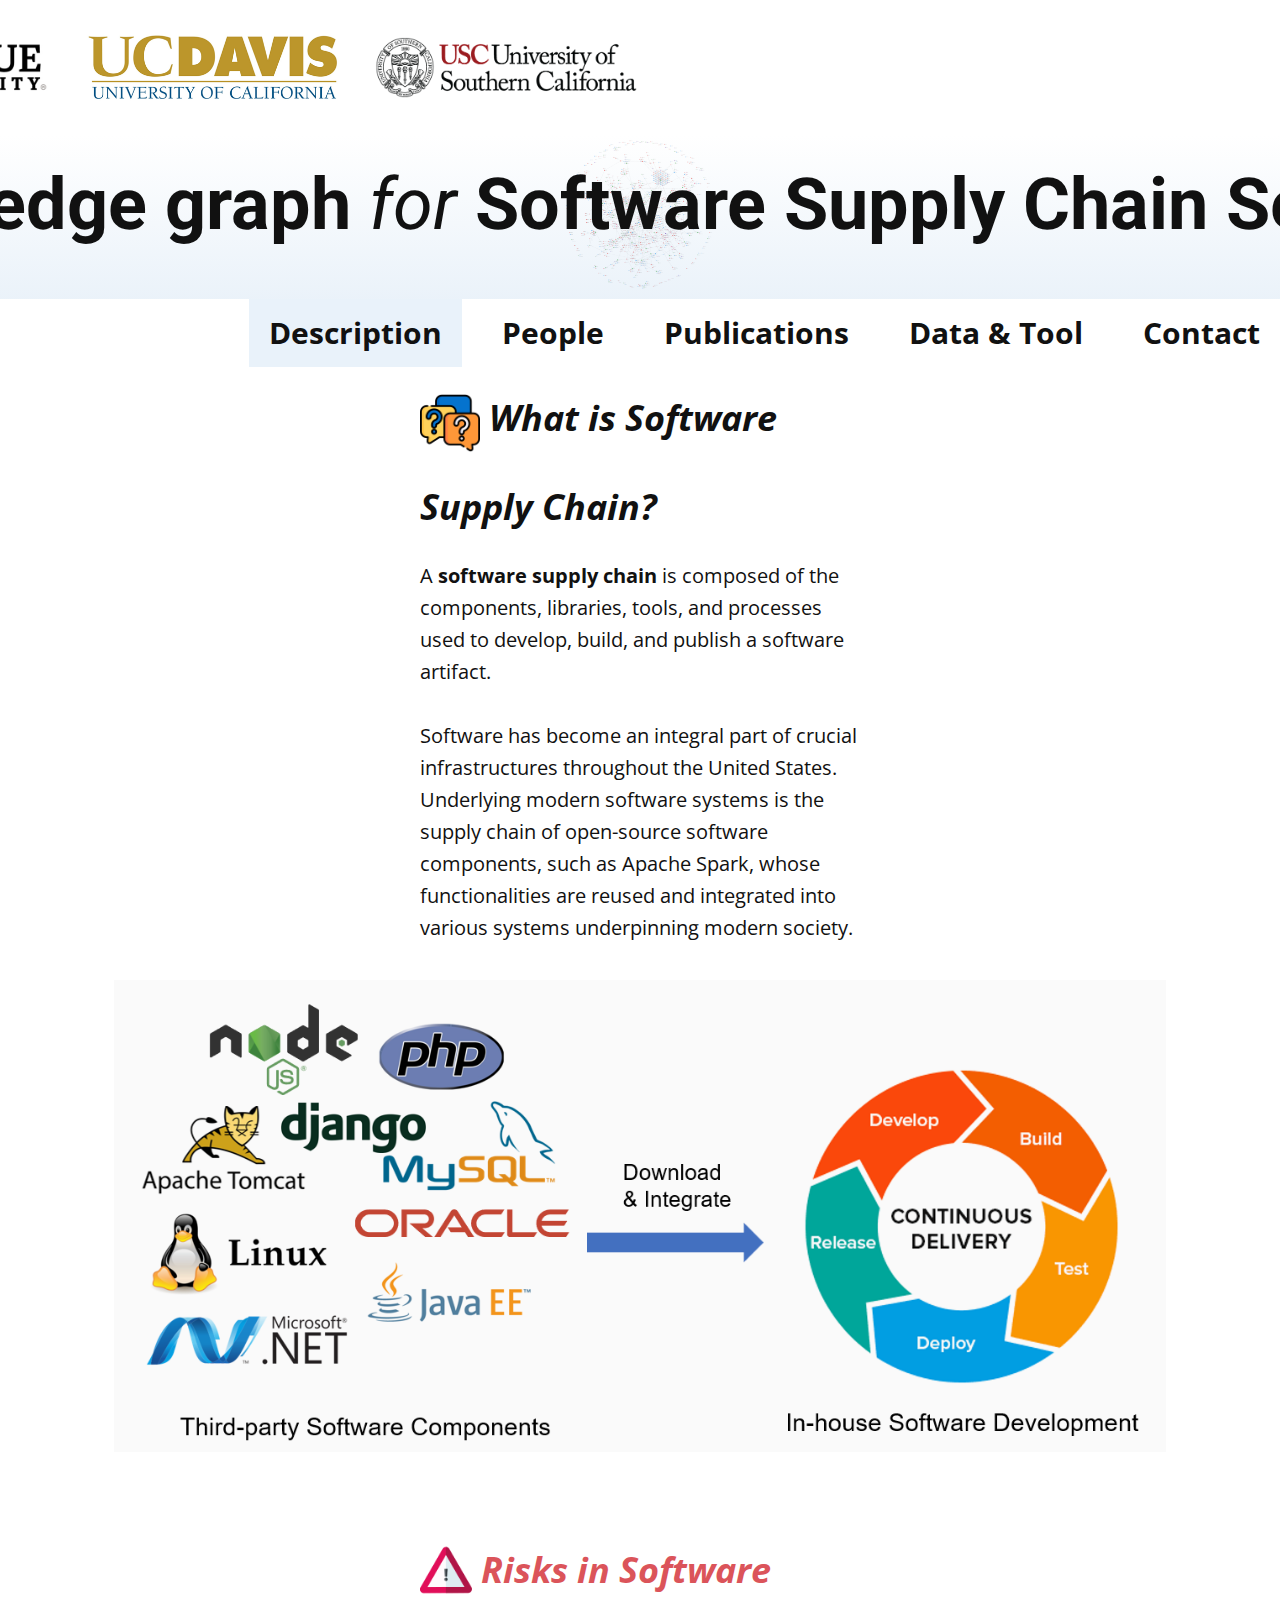
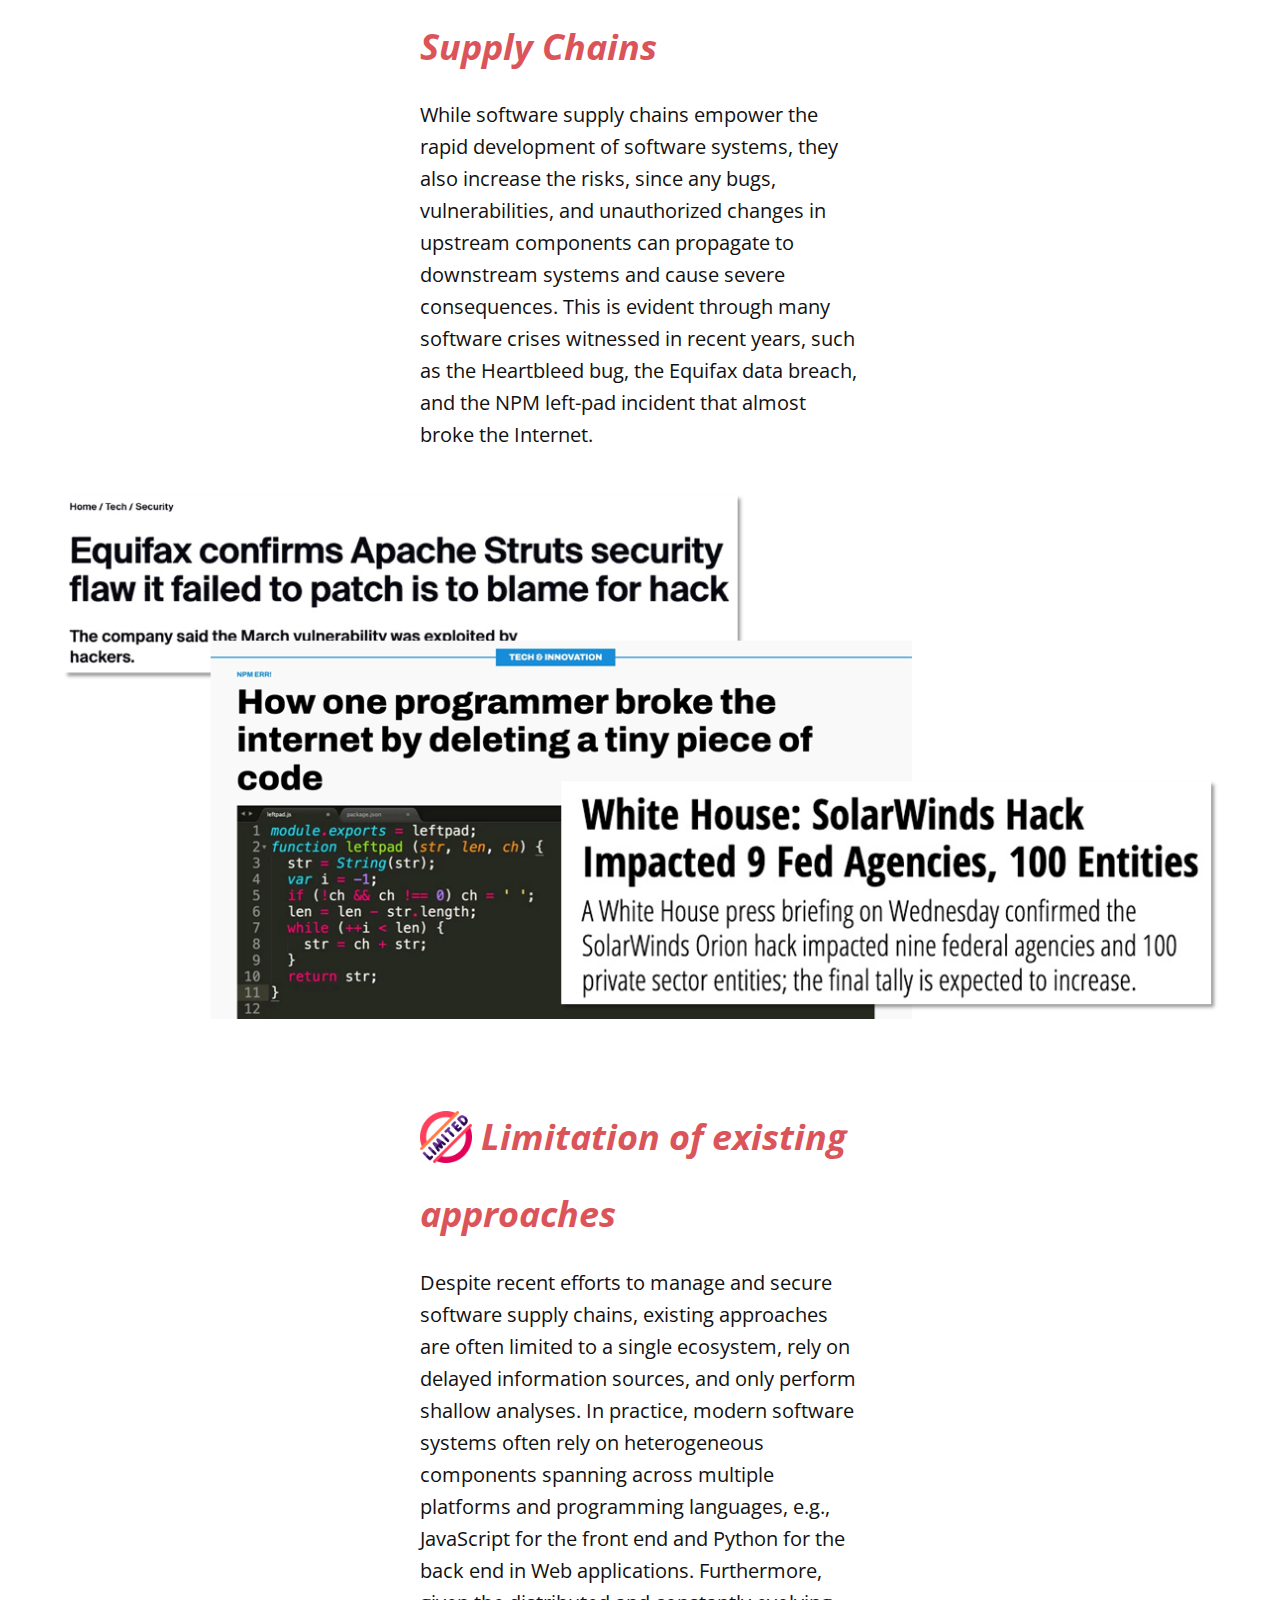
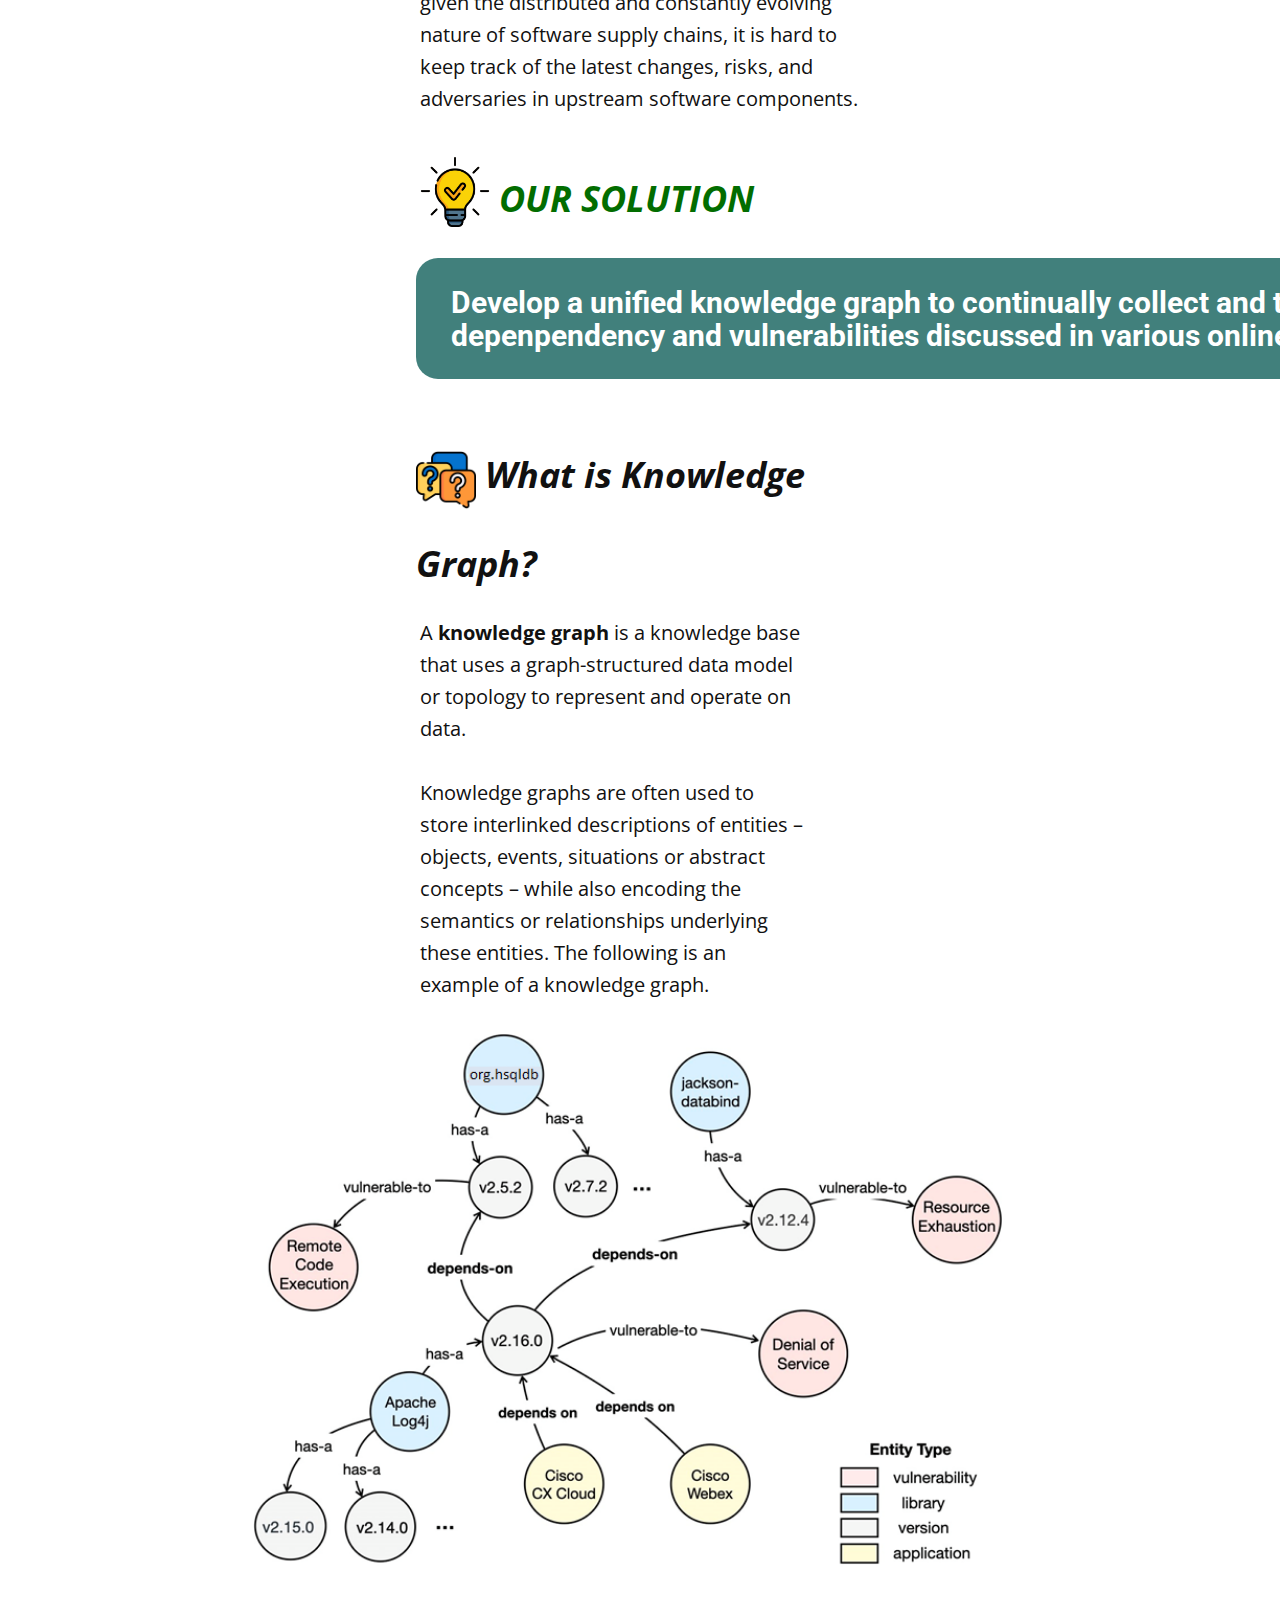
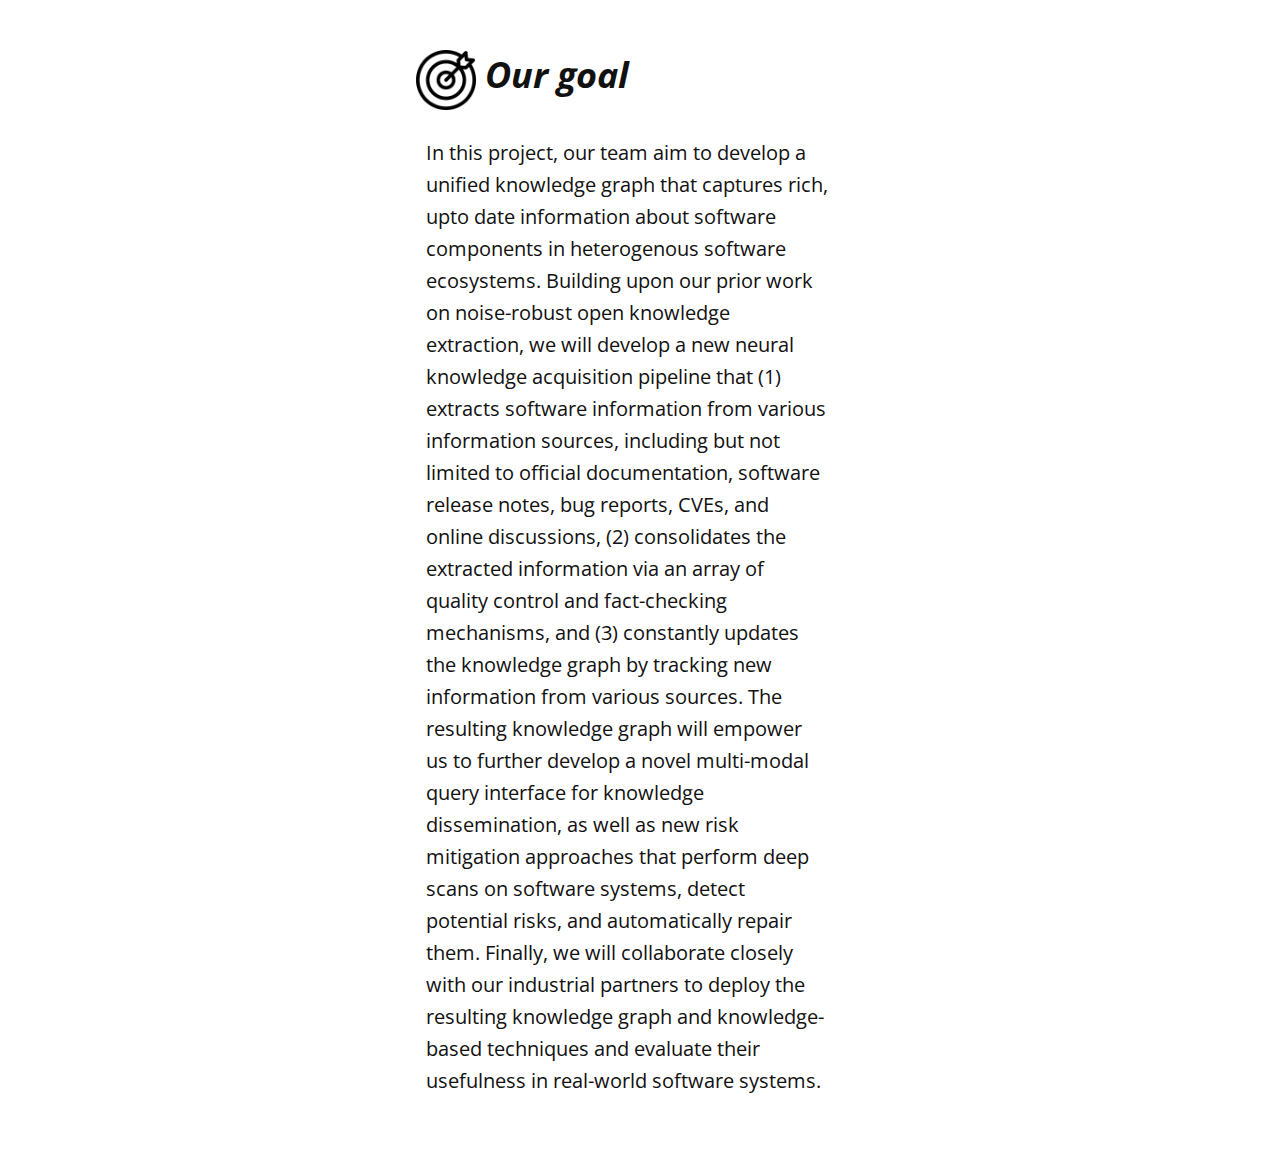
==== commit 3d601910: "Add files via upload" ====
--- a/NSF---software-chain-supply.html
+++ b/NSF---software-chain-supply.html
@@ -29,8 +29,8 @@
   <meta data-intl-tel-input-cdn-path="intlTelInput/"></head>
   <body data-path-to-root="./" data-include-products="false" class="u-body u-xl-mode" data-lang="en">
     <section class="u-clearfix u-section-1" id="sec-be50">
-      <div class="u-clearfix u-sheet u-sheet-1">
-        <div class="custom-expanded u-align-left u-gallery u-layout-grid u-lightbox u-no-transition u-show-text-none u-gallery-1" id="carousel-eb0c">
+      <div class="u-clearfix u-sheet u-valign-bottom-lg u-valign-top-xs u-sheet-1">
+        <div class="u-align-left u-expanded-width-sm u-expanded-width-xs u-gallery u-layout-grid u-lightbox u-no-transition u-show-text-none u-gallery-1" id="carousel-eb0c">
           <div class="u-gallery-inner u-gallery-inner-1" role="listbox">
             <div class="u-gallery-item u-shape-rectangle u-gallery-item-1" data-animation-name="" data-animation-duration="0" data-animation-delay="0" data-animation-direction="" data-href="https://www.purdue.edu/" data-target="_blank">
               <div class="u-back-slide">
@@ -91,7 +91,7 @@
 </li></ul>
         <div class="u-tab-content">
           <div class="u-container-style u-tab-active u-tab-pane u-tab-pane-1" id="tab-4d57" role="tabpanel" aria-labelledby="link-tab-4d57">
-            <div class="u-container-layout u-container-layout-1">
+            <div class="u-container-layout u-valign-bottom-lg u-valign-bottom-md u-valign-top-sm u-valign-top-xs u-container-layout-1">
               <p class="u-hover-feature u-text u-text-1"><span class="u-file-icon u-icon u-icon-1"><img src="images/5726642.png" alt=""></span>&nbsp;What is Software Suppl​y Chain?
               </p>
               <p class="u-hover-feature u-text u-text-2"> A&nbsp;<b>software supply chain</b>&nbsp;is composed of the components, libraries, tools, and processes used to develop, build, and publish a software artifact. <br>
@@ -123,11 +123,10 @@
               </p>
               <div class="u-container-style u-group u-palette-4-dark-2 u-radius u-shape-round u-group-1">
                 <div class="u-container-layout u-container-layout-2">
-                  <div class="u-clearfix u-group-elements u-group-elements-1"></div>
-                  <h2 class="u-text u-text-8">
+                  <h2 class="u-align-left u-text u-text-8">
                     <span style="font-weight: 700;"></span>Develop
 a unified knowledge graph to continually collect and track software
-dependencies and vulnerabilities discussed in various online documents.
+depenpendency and vulnerabilities discussed in various online documents.
                   </h2>
                 </div>
               </div>
--- a/NSF---software-chain-supply.css
+++ b/NSF---software-chain-supply.css
@@ -49,36 +49,52 @@
 @media (max-width: 1199px) {
   .u-section-1 .u-gallery-1 {
     width: 610px;
+    margin-top: 2px;
+    margin-left: 0;
+  }
+
+  .u-section-1 .u-image-1 {
+    margin-right: 0;
+    margin-bottom: 0;
   }
 }
 
 @media (max-width: 991px) {
   .u-section-1 .u-sheet-1 {
-    min-height: 401px;
+    min-height: 113px;
   }
 
   .u-section-1 .u-gallery-1 {
-    height: 399px;
+    height: 104px;
+    width: 519px;
+    margin-top: 0;
   }
 
   .u-section-1 .u-image-1 {
-    margin-top: 20px;
+    width: 157px;
+    height: 104px;
+    margin-top: -104px;
+    margin-bottom: 9px;
   }
 }
 
 @media (max-width: 767px) {
   .u-section-1 .u-sheet-1 {
-    min-height: 764px;
+    min-height: 261px;
   }
 
   .u-section-1 .u-gallery-1 {
-    height: 916px;
-    width: 540px;
-    margin-left: 0;
+    height: 106px;
+    margin-top: 9px;
+    margin-right: initial;
+    margin-left: initial;
+    width: auto;
   }
 
   .u-section-1 .u-image-1 {
-    margin-bottom: 60px;
+    margin-top: 0;
+    margin-right: auto;
+    margin-bottom: 13px;
   }
 }
 
@@ -88,12 +104,17 @@
   }
 
   .u-section-1 .u-gallery-1 {
-    height: 577px;
-    width: 340px;
+    height: 81px;
+    margin-top: 0;
+    width: auto;
+    margin-right: initial;
+    margin-left: initial;
   }
 
   .u-section-1 .u-image-1 {
-    margin-bottom: 1px;
+    width: 136px;
+    height: 71px;
+    margin-bottom: 60px;
   }
 } .u-section-2 {
   background-image: linear-gradient(0deg, rgba(173,204,233,0.25), rgba(255,255,255,0.25)), url("images/graph.png");
@@ -117,8 +138,7 @@
 
   .u-section-2 .u-text-1 {
     width: 740px;
-    margin-left: auto;
-    margin-right: auto;
+    margin: 80px auto 60px;
   }
 }
 
@@ -128,35 +148,28 @@
   }
 
   .u-section-2 .u-text-1 {
-    margin-left: 210px;
-    margin-right: 210px;
-    width: 720px;
+    width: auto;
+    margin: 34px -23px 53px 23px;
   }
 }
 
 @media (max-width: 767px) {
   .u-section-2 .u-sheet-1 {
-    min-height: 243px;
+    min-height: 346px;
   }
 
   .u-section-2 .u-text-1 {
-    font-size: 3.75rem;
-    margin-left: 300px;
-    margin-right: 300px;
-    width: 540px;
+    margin: -14px 0 44px -4px;
   }
 }
 
 @media (max-width: 575px) {
   .u-section-2 .u-sheet-1 {
-    min-height: 153px;
+    min-height: 185px;
   }
 
   .u-section-2 .u-text-1 {
-    font-size: 3rem;
-    margin-left: 400px;
-    margin-right: 400px;
-    width: 340px;
+    margin: -321px -34px 32px;
   }
 }
 
@@ -260,7 +273,7 @@
   font-size: 2.25rem;
   font-style: italic;
   transition-duration: 0.5s;
-  margin: 0 780px 0 420px;
+  margin: 0 427px 0 420px;
 }
 
 .u-section-3 .u-icon-1 {
@@ -286,7 +299,7 @@
   font-size: 2.25rem;
   font-style: italic;
   transition-duration: 0.5s;
-  margin: 69px 992px 0 420px;
+  margin: 69px 427px 0 420px;
 }
 
 .u-section-3 .u-icon-2 {
@@ -312,7 +325,7 @@
   font-size: 2.25rem;
   font-style: italic;
   transition-duration: 0.5s;
-  margin: 69px 876px 0 420px;
+  margin: 69px 420px 0;
 }
 
 .u-section-3 .u-icon-3 {
@@ -333,7 +346,7 @@
   font-style: italic;
   transition-duration: 0.5s;
   text-transform: uppercase;
-  margin: 12px 1225px 0 420px;
+  margin: 12px 427px 0 420px;
 }
 
 .u-section-3 .u-icon-4 {
@@ -343,10 +356,10 @@
 
 .u-section-3 .u-group-1 {
   --radius: 22px;
-  width: 1102px;
+  width: 1107px;
   min-height: 121px;
   height: auto;
-  margin: 5px auto 0 416px;
+  margin: 5px 505px 0 416px;
 }
 
 .u-section-3 .u-container-layout-2 {
@@ -354,17 +367,10 @@
   padding-right: 0;
 }
 
-.u-section-3 .u-group-elements-1 {
-  width: 1032px;
-  min-height: 66px;
-  height: auto;
-  margin: 45px -245px 0 auto;
-}
-
 .u-section-3 .u-text-8 {
   font-size: 1.875rem;
   font-weight: 700;
-  margin: -82px 32px 0 20px;
+  margin: 28px 5px 0 35px;
 }
 
 .u-section-3 .u-text-9 {
@@ -373,7 +379,7 @@
   font-size: 2.25rem;
   font-style: italic;
   transition-duration: 0.5s;
-  margin: 45px 784px 0 416px;
+  margin: 45px 427px 0 416px;
 }
 
 .u-section-3 .u-icon-5 {
@@ -398,7 +404,7 @@
   font-size: 2.25rem;
   font-style: italic;
   transition-duration: 0.5s;
-  margin: 52px 784px 0 416px;
+  margin: 52px 420px 0 416px;
 }
 
 .u-section-3 .u-icon-6 {
@@ -1114,84 +1120,115 @@
 
 @media (max-width: 1199px) {
   .u-section-3 .u-text-1 {
-    margin-right: 680px;
-    margin-left: 320px;
+    width: auto;
+    margin-right: 227px;
+    margin-left: 184px;
   }
 
   .u-section-3 .u-text-2 {
-    margin-left: 320px;
-    margin-right: 320px;
+    width: auto;
+    margin-top: 0;
+    margin-right: 129px;
+    margin-left: 185px;
   }
 
   .u-section-3 .u-image-1 {
     filter: brightness(0.95);
     width: 940px;
     height: 420px;
+    margin-top: 35px;
+    margin-right: 38px;
   }
 
   .u-section-3 .u-text-3 {
-    margin-right: 892px;
-    margin-left: 320px;
+    width: auto;
+    margin-top: 73px;
+    margin-right: 243px;
+    margin-left: 189px;
   }
 
   .u-section-3 .u-text-4 {
-    margin-left: 320px;
-    margin-right: 320px;
+    width: 660px;
+    margin-top: 12px;
+    margin-left: auto;
+    margin-right: auto;
   }
 
   .u-section-3 .u-image-2 {
     height: 422px;
-    width: 940px;
+    width: 741px;
+    margin-top: 59px;
+    margin-right: 122px;
   }
 
   .u-section-3 .u-text-5 {
-    margin-right: 776px;
-    margin-left: 320px;
+    width: auto;
+    margin-top: 75px;
+    margin-right: 180px;
+    margin-left: 208px;
   }
 
   .u-section-3 .u-text-6 {
-    margin-left: 320px;
-    margin-right: 320px;
+    width: auto;
+    margin-top: 10px;
+    margin-right: 152px;
+    margin-left: 208px;
   }
 
   .u-section-3 .u-text-7 {
-    margin-right: 1125px;
-    margin-left: 320px;
+    width: auto;
+    margin-right: 475px;
+    margin-left: 197px;
   }
 
   .u-section-3 .u-group-1 {
-    width: 940px;
-    margin-left: 0;
+    width: 768px;
+    min-height: 128px;
+    margin-top: -5px;
+    margin-right: 75px;
+    margin-left: auto;
     height: auto;
   }
 
-  .u-section-3 .u-container-layout-2 {
-    padding-top: 0;
-    padding-bottom: 0;
-  }
-
   .u-section-3 .u-text-8 {
-    margin-right: 0;
-    margin-left: 0;
+    width: auto;
+    margin-top: 10px;
+    margin-right: 12px;
+    margin-left: 20px;
   }
 
   .u-section-3 .u-text-9 {
-    margin-left: 0;
+    width: auto;
+    margin-top: 55px;
+    margin-right: 267px;
+    margin-left: 233px;
   }
 
   .u-section-3 .u-text-10 {
-    margin-right: 374px;
-    margin-left: 320px;
+    width: auto;
+    margin-top: 6px;
+    margin-right: 178px;
+    margin-left: 234px;
+  }
+
+  .u-section-3 .u-image-3 {
+    width: 743px;
+    margin-top: 43px;
+    margin-right: 100px;
   }
 
   .u-section-3 .u-text-11 {
-    margin-right: 684px;
-    margin-left: 316px;
+    width: auto;
+    margin-top: 45px;
+    margin-right: 590px;
+    margin-left: 197px;
   }
 
   .u-section-3 .u-text-12 {
-    margin-right: 352px;
-    margin-left: 326px;
+    width: auto;
+    margin-top: 10px;
+    margin-right: 156px;
+    margin-left: 197px;
   }
 
   .u-section-3 .u-list-1 {
@@ -1232,7 +1269,7 @@
 
   .u-section-3 .u-image-10 {
     background-position: 50% 50%;
-    background-size: auto 120%;
+    background-size: 120%;
     height: auto;
   }
 
@@ -1260,81 +1297,101 @@
 
 @media (max-width: 991px) {
   .u-section-3 .u-text-1 {
-    margin-right: 570px;
-    margin-left: 210px;
+    margin-right: 117px;
+    margin-left: 74px;
   }
 
   .u-section-3 .u-text-2 {
-    margin-left: 210px;
-    margin-right: 210px;
+    margin-left: 75px;
+    margin-right: 19px;
   }
 
   .u-section-3 .u-image-1 {
-    width: 720px;
+    width: 640px;
     height: 322px;
+    margin-right: 80px;
+    margin-left: 100px;
   }
 
   .u-section-3 .u-text-3 {
-    margin-right: 782px;
-    margin-left: 210px;
+    margin-right: 133px;
+    margin-left: 79px;
   }
 
   .u-section-3 .u-text-4 {
-    margin-left: 210px;
-    margin-right: 210px;
+    width: auto;
+    margin-top: 11px;
+    margin-right: 73px;
+    margin-left: 87px;
   }
 
   .u-section-3 .u-image-2 {
-    height: 323px;
-    width: 720px;
+    height: 410px;
+    width: 691px;
+    margin-top: 0;
+    margin-right: 42px;
+    margin-left: 87px;
   }
 
   .u-section-3 .u-text-5 {
-    margin-right: 666px;
-    margin-left: 210px;
+    margin-top: 135px;
+    margin-right: 70px;
+    margin-left: 98px;
   }
 
   .u-section-3 .u-text-6 {
-    margin-left: 210px;
-    margin-right: 210px;
+    margin-left: 98px;
+    margin-right: 42px;
   }
 
   .u-section-3 .u-text-7 {
-    margin-right: 1015px;
-    margin-left: 210px;
+    margin-right: 365px;
+    margin-left: 87px;
   }
 
   .u-section-3 .u-group-1 {
-    width: 720px;
-  }
-
-  .u-section-3 .u-group-elements-1 {
-    width: 720px;
-    margin-right: 0;
+    width: 716px;
+    min-height: 160px;
+    margin-top: 10px;
+    margin-right: 25px;
+    margin-left: 79px;
+  }
+
+  .u-section-3 .u-text-8 {
+    margin-top: 14px;
+    margin-left: 19px;
+    margin-right: 19px;
   }
 
   .u-section-3 .u-text-9 {
-    margin-right: 564px;
+    margin-top: 52px;
+    margin-right: 193px;
+    margin-left: 87px;
   }
 
   .u-section-3 .u-text-10 {
-    margin-right: 264px;
-    margin-left: 210px;
+    width: 628px;
+    margin-top: 17px;
+    margin-left: auto;
+    margin-right: auto;
   }
 
   .u-section-3 .u-image-3 {
     width: 720px;
-    height: 455px;
+    height: 525px;
+    margin-top: 25px;
+    margin-right: 40px;
   }
 
   .u-section-3 .u-text-11 {
-    margin-right: 574px;
-    margin-left: 206px;
+    margin-top: 65px;
+    margin-right: 480px;
+    margin-left: 87px;
   }
 
   .u-section-3 .u-text-12 {
-    margin-right: 242px;
-    margin-left: 216px;
+    margin-right: 46px;
+    margin-left: 87px;
   }
 
   .u-section-3 .u-list-1 {
@@ -1468,81 +1525,107 @@
 }
 
 @media (max-width: 767px) {
+   .u-section-3 {
+    min-height: 4185px;
+  }
+
   .u-section-3 .u-text-1 {
-    margin-right: 480px;
-    margin-left: 120px;
+    margin-right: -10px;
+    margin-left: 21px;
   }
 
   .u-section-3 .u-text-2 {
-    margin-left: 120px;
-    margin-right: 120px;
+    margin-top: 2px;
+    margin-right: 76px;
+    margin-left: 108px;
   }
 
   .u-section-3 .u-image-1 {
     width: 540px;
-    height: 242px;
+    height: 272px;
+    margin-top: 61px;
+    margin-left: auto;
+    margin-right: auto;
   }
 
   .u-section-3 .u-text-3 {
-    margin-right: 692px;
-    margin-left: 120px;
+    margin-top: 66px;
+    margin-right: 32px;
+    margin-left: 0;
   }
 
   .u-section-3 .u-text-4 {
-    margin-left: 120px;
-    margin-right: 120px;
+    margin-left: 21px;
+    margin-right: 21px;
   }
 
   .u-section-3 .u-image-2 {
-    height: 242px;
+    height: 320px;
     width: 540px;
+    margin-top: 19px;
+    margin-left: auto;
+    margin-right: auto;
   }
 
   .u-section-3 .u-text-5 {
-    margin-right: 576px;
-    margin-left: 120px;
+    margin-top: 109px;
+    margin-left: 0;
+    margin-right: 0;
   }
 
   .u-section-3 .u-text-6 {
-    margin-left: 120px;
-    margin-right: 120px;
+    margin-top: 26px;
+    margin-right: 29px;
+    margin-left: 61px;
   }
 
   .u-section-3 .u-text-7 {
-    margin-right: 925px;
-    margin-left: 120px;
+    margin-top: 22px;
+    margin-right: 253px;
+    margin-left: 19px;
   }
 
   .u-section-3 .u-group-1 {
-    width: 540px;
-  }
-
-  .u-section-3 .u-group-elements-1 {
-    width: 540px;
+    width: 573px;
+    min-height: 159px;
+    margin-top: 2px;
+    margin-right: auto;
+    margin-left: 26px;
+  }
+
+  .u-section-3 .u-text-8 {
+    margin-right: -19px;
   }
 
   .u-section-3 .u-text-9 {
-    margin-right: 384px;
+    margin-top: 54px;
+    margin-right: 66px;
+    margin-left: 34px;
   }
 
   .u-section-3 .u-text-10 {
-    margin-right: 174px;
-    margin-left: 120px;
+    width: 426px;
+    margin-top: 18px;
   }
 
   .u-section-3 .u-image-3 {
     width: 540px;
-    height: 341px;
+    height: 394px;
+    margin-top: 41px;
+    margin-right: 22px;
   }
 
   .u-section-3 .u-text-11 {
-    margin-right: 484px;
-    margin-left: 116px;
+    width: 253px;
+    margin-top: 60px;
+    margin-left: auto;
+    margin-right: auto;
   }
 
   .u-section-3 .u-text-12 {
-    margin-right: 152px;
-    margin-left: 126px;
+    margin-top: 13px;
+    margin-right: 29px;
+    margin-left: 71px;
   }
 
   .u-section-3 .u-list-1 {
@@ -1686,85 +1769,104 @@
 }
 
 @media (max-width: 575px) {
+   .u-section-3 {
+    min-height: 4944px;
+  }
+
   .u-section-3 .u-text-1 {
-    margin-right: 380px;
-    margin-left: 20px;
+    margin-left: 11px;
+    margin-right: 11px;
   }
 
   .u-section-3 .u-text-2 {
-    margin-left: 20px;
-    margin-right: 20px;
+    margin-right: 29px;
+    margin-left: 22px;
   }
 
   .u-section-3 .u-image-1 {
     width: 340px;
-    height: 152px;
+    height: 171px;
+    margin-top: 29px;
   }
 
   .u-section-3 .u-text-3 {
-    margin-right: 592px;
+    margin-top: 29px;
+    margin-right: 30px;
+    margin-left: 22px;
+  }
+
+  .u-section-3 .u-text-4 {
+    margin-top: 15px;
+    margin-right: 19px;
+    margin-left: 31px;
+  }
+
+  .u-section-3 .u-image-2 {
+    height: 245px;
+    width: 390px;
+    margin-top: 11px;
     margin-left: 20px;
   }
 
-  .u-section-3 .u-text-4 {
-    margin-left: 20px;
-    margin-right: 20px;
-  }
-
-  .u-section-3 .u-image-2 {
-    height: 152px;
-    width: 340px;
-  }
-
   .u-section-3 .u-text-5 {
-    margin-right: 476px;
-    margin-left: 20px;
+    margin-top: 22px;
+    margin-left: 36px;
+    margin-right: 36px;
   }
 
   .u-section-3 .u-text-6 {
-    margin-left: 20px;
-    margin-right: 20px;
+    margin-top: 31px;
+    margin-left: 36px;
+    margin-right: 36px;
   }
 
   .u-section-3 .u-text-7 {
-    margin-right: 825px;
-    margin-left: 20px;
+    margin-right: 41px;
+    margin-left: 31px;
   }
 
   .u-section-3 .u-group-1 {
-    width: 340px;
-  }
-
-  .u-section-3 .u-group-elements-1 {
-    width: 340px;
+    width: 354px;
+    min-height: 148px;
+    margin-top: -3px;
+    margin-left: auto;
   }
 
   .u-section-3 .u-text-8 {
     font-size: 1.5rem;
+    margin-top: 10px;
+    margin-right: -11px;
+    margin-left: 11px;
   }
 
   .u-section-3 .u-text-9 {
-    margin-right: 184px;
+    margin-top: 45px;
+    margin-right: -19px;
+    margin-left: 19px;
   }
 
   .u-section-3 .u-text-10 {
-    margin-right: 74px;
-    margin-left: 20px;
+    width: 340px;
   }
 
   .u-section-3 .u-image-3 {
-    width: 340px;
-    height: 215px;
+    width: 381px;
+    height: 284px;
+    margin-top: 22px;
+    margin-right: auto;
   }
 
   .u-section-3 .u-text-11 {
-    margin-right: 384px;
-    margin-left: 16px;
+    width: auto;
+    margin-top: 37px;
+    margin-right: 144px;
+    margin-left: 43px;
   }
 
   .u-section-3 .u-text-12 {
-    margin-right: 52px;
-    margin-left: 26px;
+    margin-top: -1px;
+    margin-right: 32px;
+    margin-left: 43px;
   }
 
   .u-section-3 .u-list-1 {
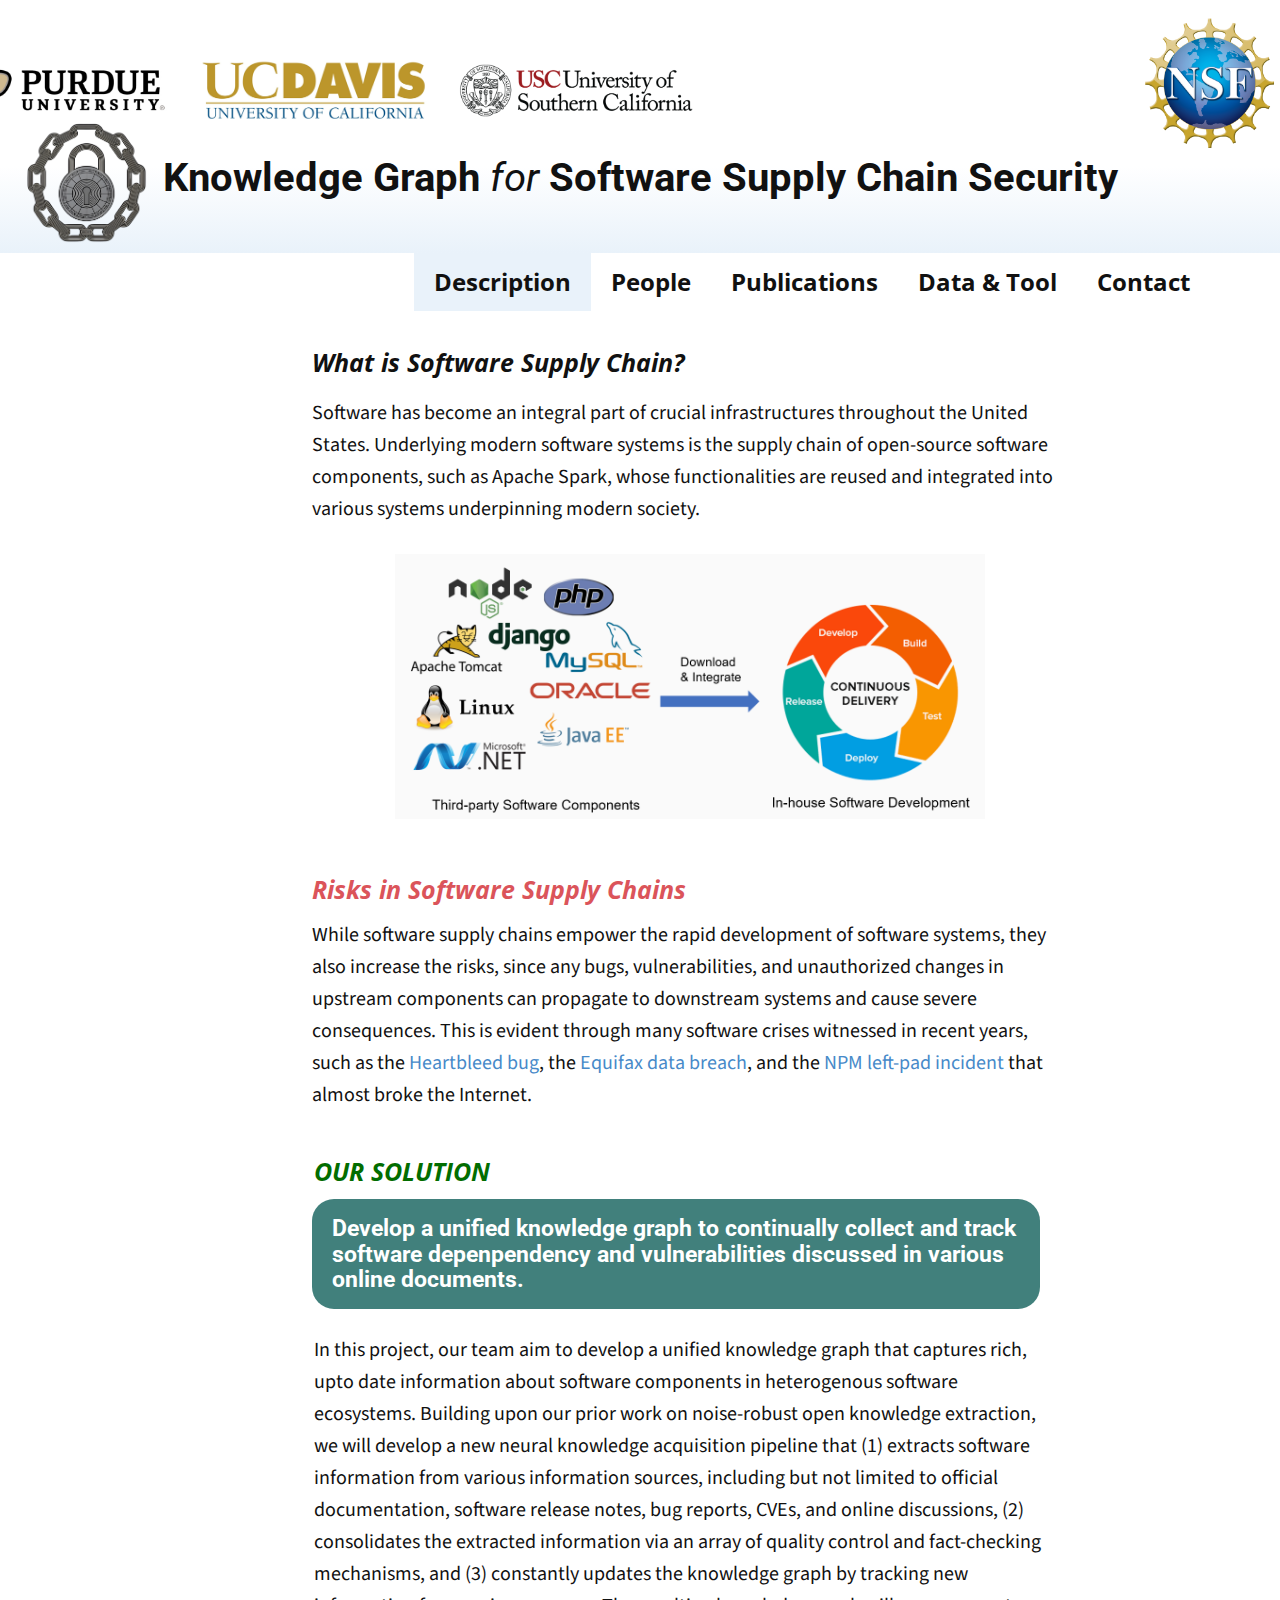
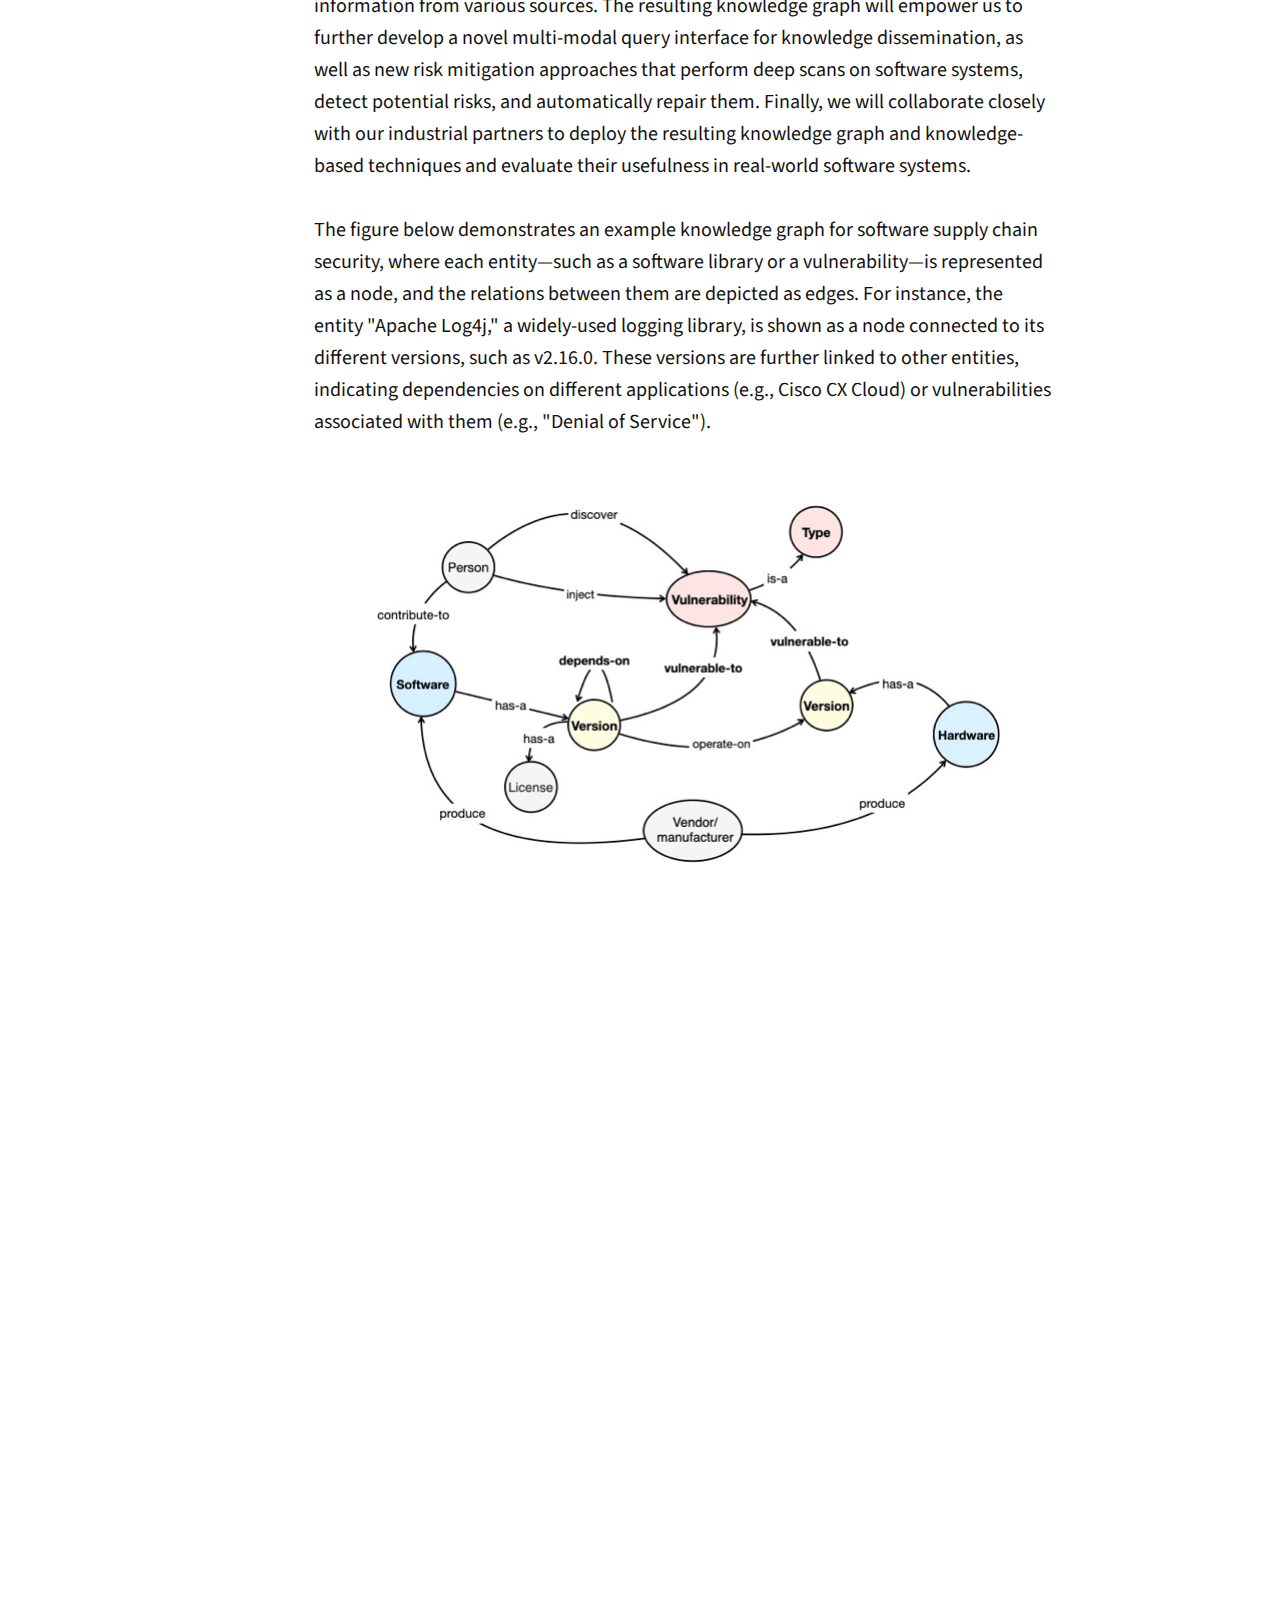
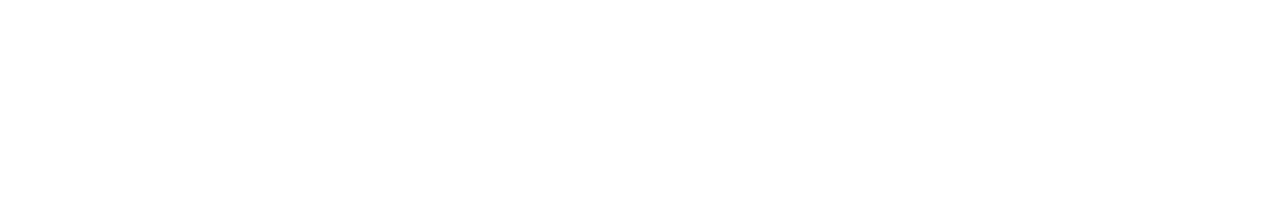
==== commit 2e46a653: "Add files via upload" ====
--- a/NSF---software-chain-supply.html
+++ b/NSF---software-chain-supply.html
@@ -7,11 +7,11 @@
     <title>NSF - software chain supply</title>
     <link rel="stylesheet" href="nicepage.css" media="screen">
 <link rel="stylesheet" href="NSF---software-chain-supply.css" media="screen">
-    <script class="u-script" type="text/javascript" src="jquery.js" defer=""></script>
+    <script class="u-script" type="text/javascript" src="jquery-1.9.1.min.js" defer=""></script>
     <script class="u-script" type="text/javascript" src="nicepage.js" defer=""></script>
-    <meta name="generator" content="Nicepage 6.2.1, nicepage.com">
+    <meta name="generator" content="Nicepage 6.2.7, nicepage.com">
     <link id="u-theme-google-font" rel="stylesheet" href="https://fonts.googleapis.com/css?family=Roboto:100,100i,300,300i,400,400i,500,500i,700,700i,900,900i|Open+Sans:300,300i,400,400i,500,500i,600,600i,700,700i,800,800i">
-    <link id="u-page-google-font" rel="stylesheet" href="https://fonts.googleapis.com/css?family=Oswald:200,300,400,500,600,700">
+    <link id="u-page-google-font" rel="stylesheet" href="https://fonts.googleapis.com/css?family=Source+Sans+Pro:200,200i,300,300i,400,400i,600,600i,700,700i,900,900i|Oswald:200,300,400,500,600,700">
     
     
     
@@ -20,17 +20,19 @@
     <script type="application/ld+json">{
 		"@context": "http://schema.org",
 		"@type": "Organization",
-		"name": "NSF - software supply chain"
+		"name": "NSF - software supply chain",
+		"url": "/"
 }</script>
     <meta name="theme-color" content="#478ac9">
     <meta property="og:title" content="NSF - software chain supply">
     <meta property="og:description" content="">
     <meta property="og:type" content="website">
+    <link rel="canonical" href="/">
   <meta data-intl-tel-input-cdn-path="intlTelInput/"></head>
   <body data-path-to-root="./" data-include-products="false" class="u-body u-xl-mode" data-lang="en">
     <section class="u-clearfix u-section-1" id="sec-be50">
-      <div class="u-clearfix u-sheet u-valign-bottom-lg u-valign-top-xs u-sheet-1">
-        <div class="u-align-left u-expanded-width-sm u-expanded-width-xs u-gallery u-layout-grid u-lightbox u-no-transition u-show-text-none u-gallery-1" id="carousel-eb0c">
+      <div class="u-clearfix u-sheet u-valign-top-xl u-sheet-1">
+        <div class="u-align-left u-expanded-width-xs u-gallery u-layout-grid u-lightbox u-no-transition u-show-text-none u-gallery-1" id="carousel-eb0c">
           <div class="u-gallery-inner u-gallery-inner-1" role="listbox">
             <div class="u-gallery-item u-shape-rectangle u-gallery-item-1" data-animation-name="" data-animation-duration="0" data-animation-delay="0" data-animation-direction="" data-href="https://www.purdue.edu/" data-target="_blank">
               <div class="u-back-slide">
@@ -52,13 +54,14 @@
             </div>
           </div>
         </div>
-        <img class="u-image u-image-contain u-image-default u-image-1" src="images/image.png" alt="" data-image-width="1722" data-image-height="1731" data-href="https://www.nsf.gov/" data-target="_blank">
+        <img class="custom-expanded u-image u-image-contain u-image-default u-image-1" src="images/image.png" alt="" data-image-width="1722" data-image-height="1731" data-href="https://www.nsf.gov/" data-target="_blank">
       </div>
     </section>
-    <section class="u-clearfix u-image u-image-contain u-shading u-section-2" id="sec-3c90" data-image-width="732" data-image-height="653">
+    <section class="u-clearfix u-gradient u-section-2" id="sec-3c90">
       
       <div class="u-clearfix u-sheet u-sheet-1">
-        <h1 class="u-align-center u-hover-feature u-text u-text-body-color u-title u-text-1">Knowledge graph <span style="font-style: italic; font-weight: 400;">for</span> Software Supply Chain Security
+        <img class="u-image u-image-contain u-image-default u-image-1" src="images/graph_no_bg.png" alt="" data-image-width="732" data-image-height="653">
+        <h1 class="u-align-center u-hover-feature u-text u-text-body-color u-title u-text-1">Knowledge Graph <span style="font-style: italic; font-weight: 400;">for</span> Software Supply Cha​in Security
         </h1>
       </div>
     </section>
@@ -74,71 +77,43 @@
       
       
       
-      
-      
-      
-      
-      
-      
-      
-      
-      <div class="u-expanded-width u-tab-links-align-right u-tabs u-tabs-1">
-        <ul class="u-spacing-20 u-tab-list u-unstyled" role="tablist"><li class="u-tab-item u-tab-item-1" role="presentation"><a class="active u-active-palette-1-light-3 u-button-style u-hover-palette-5-dark-1 u-tab-link u-tab-link-1" id="link-tab-4d57" href="#tab-4d57" role="tab" aria-controls="tab-4d57" aria-selected="true">Description</a>
+      <div class="u-clearfix u-sheet u-sheet-1">
+        <div class="u-expanded-width u-tab-links-align-right u-tabs u-tabs-1">
+          <ul class="u-spacing-0 u-tab-list u-unstyled" role="tablist"><li class="u-tab-item u-tab-item-1" role="presentation"><a class="active u-active-palette-1-light-3 u-button-style u-hover-palette-5-dark-1 u-tab-link u-tab-link-1" id="link-tab-4d57" href="#tab-4d57" role="tab" aria-controls="tab-4d57" aria-selected="true">Description</a>
 </li><li class="u-tab-item u-tab-item-2" role="presentation"><a class="u-active-palette-1-light-3 u-button-style u-hover-palette-5-dark-1 u-tab-link u-tab-link-2" id="link-tab-3923" href="#tab-3923" role="tab" aria-controls="tab-3923" aria-selected="false">People</a>
 </li><li class="u-tab-item u-tab-item-3" role="presentation"><a class="u-active-palette-1-light-3 u-button-style u-hover-palette-5-dark-1 u-tab-link u-tab-link-3" id="tab-d7e7" href="#link-tab-d7e7" role="tab" aria-controls="link-tab-d7e7" aria-selected="false">Publications</a>
 </li><li class="u-tab-item u-tab-item-4" role="presentation"><a class="u-active-palette-1-light-3 u-button-style u-hover-palette-5-dark-1 u-tab-link u-tab-link-4" id="tab-6219" href="#link-tab-6219" role="tab" aria-controls="link-tab-6219" aria-selected="false">Data &amp; Tool</a>
 </li><li class="u-tab-item u-tab-item-5" role="presentation"><a class="u-active-palette-1-light-3 u-button-style u-hover-palette-5-dark-1 u-tab-link u-tab-link-5" id="link-tab-d7f0" href="#tab-d7f0" role="tab" aria-controls="tab-d7f0" aria-selected="false">Contact</a>
 </li></ul>
-        <div class="u-tab-content">
-          <div class="u-container-style u-tab-active u-tab-pane u-tab-pane-1" id="tab-4d57" role="tabpanel" aria-labelledby="link-tab-4d57">
-            <div class="u-container-layout u-valign-bottom-lg u-valign-bottom-md u-valign-top-sm u-valign-top-xs u-container-layout-1">
-              <p class="u-hover-feature u-text u-text-1"><span class="u-file-icon u-icon u-icon-1"><img src="images/5726642.png" alt=""></span>&nbsp;What is Software Suppl​y Chain?
-              </p>
-              <p class="u-hover-feature u-text u-text-2"> A&nbsp;<b>software supply chain</b>&nbsp;is composed of the components, libraries, tools, and processes used to develop, build, and publish a software artifact. <br>
-                <br>Software has become an integral part of crucial infrastructures throughout the United States. Underlying modern software systems is the supply chain of open-source software components, such
+          <div class="u-tab-content">
+            <div class="u-container-style u-tab-active u-tab-pane u-tab-pane-1" id="tab-4d57" role="tabpanel" aria-labelledby="link-tab-4d57">
+              <div class="u-container-layout u-container-layout-1">
+                <div class="u-clearfix u-group-elements u-group-elements-1">
+                  <p class="u-hover-feature u-text u-text-1"> What is Software Suppl​y Chain?</p>
+                  <p class="u-custom-font u-font-source-sans-pro u-text u-text-2">Software has become an integral part of crucial infrastructures throughout the United States. Underlying modern software systems is the supply chain of open-source software components, such
 as Apache Spark, whose functionalities are reused and integrated into various systems underpinning
-modern society. 
-              </p>
-              <img class="u-align-center u-image u-image-contain u-image-default u-image-1" src="images/image6.png" alt="" data-image-width="1252" data-image-height="562">
-              <p class="u-align-left u-hover-feature u-text u-text-palette-2-base u-text-3"><span class="u-file-icon u-icon u-icon-2"><img src="images/1984091.png" alt=""></span>&nbsp;Risks in Software Supply Chains
-              </p>
-              <p class="u-hover-feature u-text u-text-4">While software supply chains empower the rapid development of software
+modern society. </p>
+                  <img class="u-align-center u-expanded-width-xs u-image u-image-contain u-image-default u-image-1" src="images/image6.png" alt="" data-image-width="1252" data-image-height="562">
+                </div>
+                <div class="u-clearfix u-expanded-width-sm u-expanded-width-xs u-group-elements u-group-elements-2">
+                  <p class="u-align-left u-hover-feature u-text u-text-palette-2-base u-text-3"> Risks in Software Supply Chains</p>
+                  <p class="u-custom-font u-font-source-sans-pro u-text u-text-4">While software supply chains empower the rapid development of software
 systems, they also increase the risks, since any bugs, vulnerabilities, and unauthorized changes
 in upstream components can propagate to downstream systems and cause severe consequences.
-This is evident through many software crises witnessed in recent years, such as the Heartbleed
-bug, the Equifax data breach, and the NPM left-pad incident that almost broke the Internet. <br>
-              </p>
-              <img class="custom-expanded u-align-center u-image u-image-contain u-image-default u-image-2" src="images/image7.png" alt="" data-image-width="1171" data-image-height="533">
-              <p class="u-align-left u-hover-feature u-text u-text-palette-2-base u-text-5"><span class="u-file-icon u-icon u-icon-3"><img src="images/6643232.png" alt=""></span>&nbsp;Limitation of existing approaches
-              </p>
-              <p class="u-hover-feature u-text u-text-6">Despite recent efforts to manage and secure software supply chains, existing approaches are often
-limited to a single ecosystem, rely on delayed information sources, and only perform shallow
-analyses. In practice, modern software systems often rely on heterogeneous components spanning
-across multiple platforms and programming languages, e.g., JavaScript for the front end and
-Python for the back end in Web applications. Furthermore, given the distributed and constantly
-evolving nature of software supply chains, it is hard to keep track of the latest changes, risks, and
-adversaries in upstream software components.<br>
-              </p>
-              <p class="u-align-left u-hover-feature u-text u-text-custom-color-3 u-text-7"><span class="u-file-icon u-icon u-icon-4"><img src="images/3176298.png" alt=""></span>&nbsp;Our solution
-              </p>
-              <div class="u-container-style u-group u-palette-4-dark-2 u-radius u-shape-round u-group-1">
-                <div class="u-container-layout u-container-layout-2">
-                  <h2 class="u-align-left u-text u-text-8">
-                    <span style="font-weight: 700;"></span>Develop
+This is evident through many software crises witnessed in recent years, such as the <a href="https://heartbleed.com/" class="u-active-none u-border-none u-btn u-button-link u-button-style u-hover-none u-none u-text-palette-1-base u-btn-1" target="_blank">Heartbleed bug</a>, the <a href="https://www.securityweek.com/equifax-confirms-apache-struts-flaw-used-hack/#:~:text=U.S.%20credit%20reporting%20agency%20Equifax,used%20to%20breach%20its%20systems." class="u-active-none u-border-none u-btn u-button-link u-button-style u-hover-none u-none u-text-palette-1-base u-btn-2" target="_blank">Equifax data breach</a>, and the <a href="https://qz.com/646467/how-one-programmer-broke-the-internet-by-deleting-a-tiny-piece-of-code" class="u-active-none u-border-none u-btn u-button-link u-button-style u-hover-none u-none u-text-palette-1-base u-btn-3">NPM left-pad incident </a>that almost broke the Internet. <br>
+                  </p>
+                </div>
+                <p class="u-align-left u-hover-feature u-text u-text-custom-color-3 u-text-5"> Our solution</p>
+                <div class="u-container-style u-expanded-width-sm u-expanded-width-xs u-group u-palette-4-dark-2 u-radius u-shape-round u-group-1">
+                  <div class="u-container-layout u-valign-middle-lg u-valign-middle-md u-valign-middle-xs u-container-layout-2">
+                    <h2 class="u-align-left u-text u-text-6">
+                      <span style="font-weight: 700;"></span>Develop
 a unified knowledge graph to continually collect and track software
 depenpendency and vulnerabilities discussed in various online documents.
-                  </h2>
-                </div>
-              </div>
-              <p class="u-hover-feature u-text u-text-9"><span class="u-file-icon u-icon u-icon-5"><img src="images/5726642.png" alt=""></span>&nbsp;What is Knowledge Graph?
-              </p>
-              <p class="u-hover-feature u-text u-text-10">A <span style="font-weight: 700;">knowledge graph</span> is a knowledge base that uses a graph-structured data model or topology to represent and operate on data.<br>
-                <br>Knowledge graphs are often used to store interlinked descriptions of entities – objects, events, situations or abstract concepts – while also encoding the semantics or relationships underlying these entities. The following is an example of a knowledge graph.<br>
-              </p>
-              <img class="u-align-center u-image u-image-contain u-image-default u-image-3" src="images/image11.png" alt="" data-image-width="790" data-image-height="518">
-              <p class="u-hover-feature u-text u-text-11"><span class="u-file-icon u-icon u-icon-6"><img src="images/1694262.png" alt=""></span>&nbsp;Our goal
-              </p>
-              <p class="u-hover-feature u-text u-text-12">In this project, our team aim to develop a unified knowledge graph that captures rich, upto date information about software components in heterogenous software ecosystems. Building
+                    </h2>
+                  </div>
+                </div>
+                <p class="u-custom-font u-font-source-sans-pro u-text u-text-7">In this project, our team aim to develop a unified knowledge graph that captures rich, upto date information about software components in heterogenous software ecosystems. Building
 upon our prior work on noise-robust open knowledge extraction, we will develop a new neural
 knowledge acquisition pipeline that (1) extracts software information from various information
 sources, including but not limited to official documentation, software release notes, bug reports,
@@ -149,201 +124,241 @@
 risk mitigation approaches that perform deep scans on software systems, detect potential risks,
 and automatically repair them. Finally, we will collaborate closely with our industrial partners to
 deploy the resulting knowledge graph and knowledge-based techniques and evaluate their usefulness
-in real-world software systems.</p>
-            </div>
-          </div>
-          <div class="u-container-align-center u-container-style u-tab-pane u-tab-pane-2" id="tab-3923" role="tabpanel" aria-labelledby="link-tab-3923">
-            <div class="u-container-layout u-container-layout-3">
-              <div class="custom-expanded u-list u-list-1">
-                <div class="u-repeater u-repeater-1">
-                  <div class="u-align-center u-border-5 u-border-no-bottom u-border-no-right u-border-no-top u-border-palette-1-base u-container-style u-grey-5 u-hover-feature u-list-item u-opacity u-opacity-60 u-repeater-item u-shape-rectangle u-list-item-1" data-href="https://tianyi-zhang.github.io/" data-target="_blank">
-                    <div class="u-container-layout u-similar-container u-container-layout-4">
-                      <h3 class="u-align-left u-text u-text-black u-text-13" spellcheck="false">Tianyi Zhang</h3>
-                      <h4 class="u-align-left u-text u-text-14">Principle Investigator</h4>
-                      <p class="u-align-left u-text u-text-grey-30 u-text-15"> Purdue University</p>
+in real-world software systems.<br>
+                  <br> The figure below demonstrates an example knowledge graph for software supply chain security, where each entity—such as a software library or a vulnerability—is represented as a node, and the relations between them are depicted as edges. For instance, the entity "Apache Log4j," a widely-used logging library, is shown as a node connected to its different versions, such as v2.16.0. These versions are further linked to other entities, indicating dependencies on different applications (e.g., Cisco CX Cloud) or vulnerabilities associated with them (e.g., "Denial of Service").<br>
+                </p>
+                <img class="u-align-center u-expanded-width-xs u-image u-image-contain u-image-default u-image-2" src="images/image11.png" alt="" data-image-width="790" data-image-height="518">
+              </div>
+            </div>
+            <div class="u-container-style u-tab-pane u-tab-pane-2" id="tab-3923" role="tabpanel" aria-labelledby="link-tab-3923">
+              <div class="u-container-layout u-container-layout-3">
+                <div class="u-expanded-width u-list u-list-1">
+                  <div class="u-repeater u-repeater-1">
+                    <div class="u-align-center u-border-5 u-border-no-bottom u-border-no-right u-border-no-top u-border-palette-1-base u-container-style u-grey-5 u-hover-feature u-list-item u-opacity u-opacity-60 u-repeater-item u-shape-rectangle u-list-item-1" data-href="https://tianyi-zhang.github.io/" data-target="_blank">
+                      <div class="u-container-layout u-similar-container u-container-layout-4">
+                        <h3 class="u-align-left u-text u-text-black u-text-8" spellcheck="false">Tianyi Zhang</h3>
+                        <h4 class="u-align-left u-text u-text-9"> Principal Investigator</h4>
+                        <p class="u-align-left u-text u-text-grey-30 u-text-10"> Purdue University</p>
+                      </div>
+                    </div>
+                    <div class="u-align-center u-border-5 u-border-no-bottom u-border-no-right u-border-no-top u-border-palette-1-base u-container-style u-grey-5 u-hover-feature u-list-item u-opacity u-opacity-60 u-repeater-item u-shape-rectangle u-list-item-2" data-href="https://muhaochen.github.io/" data-target="_blank">
+                      <div class="u-container-layout u-similar-container u-container-layout-5">
+                        <h3 class="u-align-left u-text u-text-black u-text-11" spellcheck="false">Muhao Chen</h3>
+                        <h4 class="u-align-left u-text u-text-12"> Co-​Principal Investigator</h4>
+                        <p class="u-align-left u-text u-text-grey-30 u-text-13" spellcheck="false"> University of Southern California</p>
+                      </div>
+                    </div>
+                    <div class="u-align-center u-border-5 u-border-no-bottom u-border-no-right u-border-no-top u-border-palette-1-base u-container-style u-grey-5 u-list-item u-opacity u-opacity-60 u-repeater-item u-shape-rectangle u-list-item-3" data-href="https://www.cs.purdue.edu/homes/xyzhang/" data-target="_blank">
+                      <div class="u-container-layout u-similar-container u-container-layout-6">
+                        <h3 class="u-align-left u-text u-text-black u-text-14" spellcheck="false">Xiangyu Zhang</h3>
+                        <h4 class="u-align-left u-text u-text-15"> Co-​​Principal Investigator</h4>
+                        <p class="u-align-left u-text u-text-grey-30 u-text-16"> Purdue University</p>
+                      </div>
+                    </div>
+                    <div class="u-align-center u-border-5 u-border-no-bottom u-border-no-right u-border-no-top u-border-palette-1-base u-container-style u-grey-5 u-hover-feature u-list-item u-opacity u-opacity-60 u-repeater-item u-shape-rectangle u-list-item-4" data-href="https://shanzhenren.github.io/" data-target="_blank">
+                      <div class="u-container-layout u-similar-container u-container-layout-7">
+                        <h3 class="u-align-left u-text u-text-black u-text-17" spellcheck="false">Xiang Ren</h3>
+                        <h4 class="u-align-left u-text u-text-18"> Co-​Principal Investigator</h4>
+                        <p class="u-align-left u-text u-text-grey-30 u-text-19"> University of Southern California</p>
+                      </div>
+                    </div>
+                    <div class="u-align-center u-border-5 u-border-no-bottom u-border-no-right u-border-no-top u-border-palette-1-base u-container-style u-grey-5 u-list-item u-opacity u-opacity-60 u-repeater-item u-shape-rectangle u-list-item-5" data-href="https://www.linkedin.com/in/yuan-tian-9653111a4/" data-target="_blank">
+                      <div class="u-container-layout u-similar-container u-container-layout-8">
+                        <h3 class="u-align-left u-text u-text-black u-text-20" spellcheck="false">Yuan Tian</h3>
+                        <h4 class="u-align-left u-text u-text-21"> PhD Student</h4>
+                        <p class="u-align-left u-text u-text-grey-30 u-text-22"> Purdue University</p>
+                      </div>
+                    </div>
+                    <div class="u-align-center u-border-5 u-border-no-bottom u-border-no-right u-border-no-top u-border-palette-1-base u-container-style u-grey-5 u-list-item u-opacity u-opacity-60 u-repeater-item u-shape-rectangle u-list-item-6" data-href="https://www.linkedin.com/in/nyaru/" data-target="_blank">
+                      <div class="u-container-layout u-similar-container u-container-layout-9">
+                        <h3 class="u-align-left u-text u-text-black u-text-23" spellcheck="false">Yifeng Di</h3>
+                        <h4 class="u-align-left u-text u-text-24"> PhD Student</h4>
+                        <p class="u-align-left u-text u-text-grey-30 u-text-25"> Purdue University</p>
+                      </div>
+                    </div>
+                    <div class="u-align-center u-border-5 u-border-no-bottom u-border-no-right u-border-no-top u-border-palette-1-base u-container-style u-grey-5 u-hover-feature u-list-item u-opacity u-opacity-60 u-repeater-item u-shape-rectangle u-list-item-7" data-href="https://www.linkedin.com/in/bonan-kou-19678124a/" data-target="_blank">
+                      <div class="u-container-layout u-similar-container u-container-layout-10">
+                        <h3 class="u-align-left u-text u-text-black u-text-26" spellcheck="false"> Bonan Kou</h3>
+                        <h4 class="u-align-left u-text u-text-27"> PhD Student</h4>
+                        <p class="u-align-left u-text u-text-grey-30 u-text-28"> Purdue University</p>
+                      </div>
+                    </div>
+                    <div class="u-align-center u-border-5 u-border-no-bottom u-border-no-right u-border-no-top u-border-palette-1-base u-container-style u-grey-5 u-list-item u-opacity u-opacity-60 u-repeater-item u-shape-rectangle u-list-item-8" data-href="https://www.linkedin.com/in/kalyan-salkar/" data-target="_blank">
+                      <div class="u-container-layout u-similar-container u-container-layout-11">
+                        <h3 class="u-align-left u-text u-text-black u-text-29" spellcheck="false"> Kalyan Salkar</h3>
+                        <h4 class="u-align-left u-text u-text-30">Undergraduate Student</h4>
+                        <p class="u-align-left u-text u-text-grey-30 u-text-31">Purdue University</p>
+                      </div>
+                    </div>
+                    <div class="u-align-center u-border-5 u-border-no-bottom u-border-no-right u-border-no-top u-border-palette-1-base u-container-style u-grey-5 u-list-item u-opacity u-opacity-60 u-repeater-item u-shape-rectangle u-list-item-9" data-href="https://www.linkedin.com/in/hadiaskari67/" data-target="_blank">
+                      <div class="u-container-layout u-similar-container u-container-layout-12">
+                        <h3 class="u-align-left u-text u-text-black u-text-32" spellcheck="false"> Hadi Askari</h3>
+                        <h4 class="u-align-left u-text u-text-33">PhD Student</h4>
+                        <p class="u-align-left u-text u-text-grey-30 u-text-34"> University of California, Davis</p>
+                      </div>
+                    </div>
+                    <div class="u-align-center u-border-5 u-border-no-bottom u-border-no-right u-border-no-top u-border-palette-1-base u-container-style u-grey-5 u-list-item u-opacity u-opacity-60 u-repeater-item u-shape-rectangle u-list-item-10" data-href="https://www.linkedin.com/in/arakelyanshushan/" data-target="_blank">
+                      <div class="u-container-layout u-similar-container u-container-layout-13">
+                        <h3 class="u-align-left u-text u-text-black u-text-35" spellcheck="false">Shushan Arakelyan</h3>
+                        <h4 class="u-align-left u-text u-text-36"> PhD Student</h4>
+                        <p class="u-align-left u-text u-text-grey-30 u-text-37"> University of Southern California</p>
+                      </div>
                     </div>
                   </div>
-                  <div class="u-align-center u-border-5 u-border-no-bottom u-border-no-right u-border-no-top u-border-palette-1-base u-container-style u-grey-5 u-hover-feature u-list-item u-opacity u-opacity-60 u-repeater-item u-shape-rectangle u-list-item-2" data-href="https://muhaochen.github.io/" data-target="_blank">
-                    <div class="u-container-layout u-similar-container u-container-layout-5">
-                      <h3 class="u-align-left u-text u-text-black u-text-16" spellcheck="false">Muhao Chen</h3>
-                      <h4 class="u-align-left u-text u-text-17"> Co-Principle Investigator</h4>
-                      <p class="u-align-left u-text u-text-grey-30 u-text-18" spellcheck="false"> University of Southern California</p>
+                </div>
+              </div>
+            </div>
+            <div class="u-container-align-center u-container-style u-tab-pane u-tab-pane-3" id="link-tab-d7e7" role="tabpanel" aria-labelledby="tab-d7e7">
+              <div class="u-container-layout u-container-layout-14">
+                <div class="u-align-center u-expanded-width-xs u-list u-list-2">
+                  <div class="u-repeater u-repeater-2">
+                    <div class="u-container-style u-list-item u-radius u-repeater-item u-shape-round u-white u-list-item-11" data-animation-name="customAnimationIn" data-animation-duration="1000">
+                      <div class="u-container-layout u-similar-container u-container-layout-15">
+                        <h2 class="u-hover-feature u-text u-text-palette-1-base u-text-38">
+                          <a class="u-active-none u-border-none u-btn u-button-link u-button-style u-hover-none u-none u-text-palette-1-base u-btn-4" data-href="https://aclanthology.org/2023.emnlp-main.1004.pdf" data-target="_blank"> Interactive Text-to-SQL&nbsp;Generation via Editable Step-by-Step Explanations</a>
+                        </h2>
+                        <div class="custom-expanded u-clearfix u-group-elements u-group-elements-3">
+                          <p class="u-text u-text-39">Yuan Tian, Zheng Zhang, Zheng Ning, Toby Li, Jonathan K. Kummerfeld, Tianyi Zhang</p>
+                          <p class="u-custom-font u-font-source-sans-pro u-text u-text-40"> EMNLP 2023: Proceedings of the 2023 Conference on Empirical Methods in Natural Language Processing</p>
+                        </div>
+                        <img class="u-align-center u-image u-image-contain u-image-default u-image-3" src="images/image1.png" alt="" data-image-width="1325" data-image-height="491">
+                      </div>
+                    </div>
+                    <div class="u-container-style u-list-item u-radius u-repeater-item u-shape-round u-white u-list-item-12" data-animation-name="customAnimationIn" data-animation-duration="1000">
+                      <div class="u-container-layout u-similar-container u-container-layout-16">
+                        <h2 class="u-text u-text-palette-1-base u-text-41">
+                          <a class="u-active-none u-border-none u-btn u-button-link u-button-style u-hover-none u-none u-text-palette-1-base u-btn-5" data-href="https://arxiv.org/abs/2308.10564" data-target="_blank"> Software Entity Recognition with
+Noise-Robust Learning<br>
+                          </a>
+                        </h2>
+                        <div class="custom-expanded u-clearfix u-group-elements u-group-elements-4">
+                          <p class="u-text u-text-42"> Tai Nguyen, Yifeng Di, Joohan Lee, Muhao Chen, Tianyi Zhang</p>
+                          <p class="u-custom-font u-font-source-sans-pro u-text u-text-43"> ASE'23: Proceedings of the 38th IEEE/ACM International Conference on Automated Software Engineering</p>
+                        </div>
+                        <img class="u-align-center u-image u-image-contain u-image-default u-image-4" src="images/image-5.png" alt="" data-image-width="683" data-image-height="281">
+                      </div>
+                    </div>
+                    <div class="u-container-style u-list-item u-radius u-repeater-item u-shape-round u-white u-list-item-13" data-animation-name="customAnimationIn" data-animation-duration="1000">
+                      <div class="u-container-layout u-similar-container u-container-layout-17">
+                        <h2 class="u-text u-text-palette-1-base u-text-44">
+                          <a class="u-active-none u-border-none u-btn u-button-link u-button-style u-hover-none u-none u-text-palette-1-base u-btn-6" data-href="https://assets.nicepagecdn.com/1f463880/6139057/files/uist2023-miwa.pdf" data-target="_blank"> MIWA: Mixed-Initiative Web Automation for Beter User Control
+and Confidence<br>
+                          </a>
+                        </h2>
+                        <div class="custom-expanded u-clearfix u-group-elements u-group-elements-5">
+                          <p class="u-text u-text-45">Weihao Chen, Xiaoyu Liu, Jiacheng Zhang, Ian Iong Lam, Zhicheng Huang, Rui Dong, Xinyu Wang, Tianyi Zhang</p>
+                          <p class="u-custom-font u-font-source-sans-pro u-text u-text-46"> UIST'23: Proceedings of the 34rd ACM User Interface Software and Technology Symposium</p>
+                        </div>
+                        <img class="u-align-center u-image u-image-contain u-image-default u-image-5" src="images/image3.png" alt="" data-image-width="1100" data-image-height="312">
+                      </div>
+                    </div>
+                    <div class="u-container-style u-list-item u-radius u-repeater-item u-shape-round u-white u-list-item-14" data-animation-name="customAnimationIn" data-animation-duration="1000">
+                      <div class="u-container-layout u-similar-container u-container-layout-18">
+                        <h2 class="u-text u-text-palette-1-base u-text-47">
+                          <a class="u-active-none u-border-none u-btn u-button-link u-button-style u-hover-none u-none u-text-palette-1-base u-btn-7" data-href="https://arxiv.org/abs/2308.03279" data-target="_blank"> UniversalNER: Targeted Distillation from Large Language Models for Open Named Entity Recognition<br>
+                          </a>
+                        </h2>
+                        <div class="custom-expanded u-clearfix u-group-elements u-group-elements-6">
+                          <p class="u-text u-text-48"> Wenxuan Zhou, Sheng Zhang, Yu Gu, Muhao Chen, Hoifung Poon</p>
+                          <p class="u-custom-font u-font-source-sans-pro u-text u-text-49">&nbsp;</p>
+                        </div>
+                        <img class="u-align-center u-image u-image-contain u-image-default u-image-6" src="images/image-6.png" alt="" data-image-width="659" data-image-height="788">
+                      </div>
+                    </div>
+                    <div class="u-container-style u-list-item u-radius u-repeater-item u-shape-round u-white u-list-item-15" data-animation-name="customAnimationIn" data-animation-duration="1000">
+                      <div class="u-container-layout u-similar-container u-container-layout-19">
+                        <h2 class="u-text u-text-palette-1-base u-text-50">
+                          <a class="u-active-none u-border-none u-btn u-button-link u-button-style u-hover-none u-none u-text-palette-1-base u-btn-8" data-href="https://assets.nicepagecdn.com/1f463880/6139057/files/fse2023-knowledge-graph.pdf" data-target="_blank"> Knowledge-based Version Incompatibility Detection for Deep Learning<br>
+                          </a>
+                        </h2>
+                        <div class="custom-expanded u-clearfix u-group-elements u-group-elements-7">
+                          <p class="u-text u-text-51"> Zhongkai Zhao, Bonan Kou, Mohamed Yilmaz Ibrahim, Muhao Chen, Tianyi Zhang</p>
+                          <p class="u-custom-font u-font-source-sans-pro u-text u-text-52"> ESEC/FSE'23: Proceedings of the 31th ACM Joint European Software Engineering Conference and Symposium on the Foundations of Software Engineering</p>
+                        </div>
+                        <img class="u-align-center u-image u-image-contain u-image-default u-image-7" src="images/image4.png" alt="" data-image-width="1259" data-image-height="363">
+                      </div>
+                    </div>
+                    <div class="u-container-style u-list-item u-radius u-repeater-item u-shape-round u-white u-list-item-16" data-animation-name="customAnimationIn" data-animation-duration="1000">
+                      <div class="u-container-layout u-similar-container u-container-layout-20">
+                        <h2 class="u-text u-text-palette-1-base u-text-53"> Automated Summarization of Stack Overflow Posts<br>
+                        </h2>
+                        <div class="custom-expanded u-clearfix u-group-elements u-group-elements-8">
+                          <p class="u-text u-text-54">Bonan Kou, Muhao Chen, Tianyi Zhang</p>
+                          <p class="u-custom-font u-font-source-sans-pro u-text u-text-55"> ICSE'23: Proceedings of the 45th International Conference on Software Engineering</p>
+                        </div>
+                        <img class="u-align-center u-image u-image-contain u-image-default u-image-8" src="images/image5.png" alt="" data-image-width="634" data-image-height="241">
+                      </div>
                     </div>
                   </div>
-                  <div class="u-align-center u-border-5 u-border-no-bottom u-border-no-right u-border-no-top u-border-palette-1-base u-container-style u-grey-5 u-list-item u-opacity u-opacity-60 u-repeater-item u-shape-rectangle u-list-item-3" data-href="https://www.cs.purdue.edu/homes/xyzhang/" data-target="_blank">
-                    <div class="u-container-layout u-similar-container u-container-layout-6">
-                      <h3 class="u-align-left u-text u-text-black u-text-19" spellcheck="false">Xiangyu Zhang</h3>
-                      <h4 class="u-align-left u-text u-text-20"> Co-​Principle Investigator</h4>
-                      <p class="u-align-left u-text u-text-grey-30 u-text-21"> Purdue University</p>
-                    </div>
-                  </div>
-                  <div class="u-align-center u-border-5 u-border-no-bottom u-border-no-right u-border-no-top u-border-palette-1-base u-container-style u-grey-5 u-hover-feature u-list-item u-opacity u-opacity-60 u-repeater-item u-shape-rectangle u-list-item-4" data-href="https://shanzhenren.github.io/" data-target="_blank">
-                    <div class="u-container-layout u-similar-container u-container-layout-7">
-                      <h3 class="u-align-left u-text u-text-black u-text-22" spellcheck="false">Xiang Ren</h3>
-                      <h4 class="u-align-left u-text u-text-23"> Co-Principle Investigator</h4>
-                      <p class="u-align-left u-text u-text-grey-30 u-text-24"> University of Southern California</p>
-                    </div>
-                  </div>
-                  <div class="u-align-center u-border-5 u-border-no-bottom u-border-no-right u-border-no-top u-border-palette-1-base u-container-style u-grey-5 u-list-item u-opacity u-opacity-60 u-repeater-item u-shape-rectangle u-list-item-5" data-href="https://www.linkedin.com/in/yuan-tian-9653111a4/" data-target="_blank">
-                    <div class="u-container-layout u-similar-container u-container-layout-8">
-                      <h3 class="u-align-left u-text u-text-black u-text-25" spellcheck="false">Yuan Tian</h3>
-                      <h4 class="u-align-left u-text u-text-26"> PhD Student</h4>
-                      <p class="u-align-left u-text u-text-grey-30 u-text-27"> Purdue University</p>
-                    </div>
-                  </div>
-                  <div class="u-align-center u-border-5 u-border-no-bottom u-border-no-right u-border-no-top u-border-palette-1-base u-container-style u-grey-5 u-list-item u-opacity u-opacity-60 u-repeater-item u-shape-rectangle u-list-item-6" data-href="https://www.linkedin.com/in/nyaru/" data-target="_blank">
-                    <div class="u-container-layout u-similar-container u-container-layout-9">
-                      <h3 class="u-align-left u-text u-text-black u-text-28" spellcheck="false">Yifeng Di</h3>
-                      <h4 class="u-align-left u-text u-text-29"> PhD Student</h4>
-                      <p class="u-align-left u-text u-text-grey-30 u-text-30"> Purdue University</p>
-                    </div>
-                  </div>
-                  <div class="u-align-center u-border-5 u-border-no-bottom u-border-no-right u-border-no-top u-border-palette-1-base u-container-style u-grey-5 u-hover-feature u-list-item u-opacity u-opacity-60 u-repeater-item u-shape-rectangle u-list-item-7" data-href="https://www.linkedin.com/in/bonan-kou-19678124a/" data-target="_blank">
-                    <div class="u-container-layout u-similar-container u-container-layout-10">
-                      <h3 class="u-align-left u-text u-text-black u-text-31" spellcheck="false"> Bonan Kou</h3>
-                      <h4 class="u-align-left u-text u-text-32"> PhD Student</h4>
-                      <p class="u-align-left u-text u-text-grey-30 u-text-33"> Purdue University</p>
-                    </div>
-                  </div>
-                  <div class="u-align-center u-border-5 u-border-no-bottom u-border-no-right u-border-no-top u-border-palette-1-base u-container-style u-grey-5 u-list-item u-opacity u-opacity-60 u-repeater-item u-shape-rectangle u-list-item-8" data-href="https://www.linkedin.com/in/kalyan-salkar/" data-target="_blank">
-                    <div class="u-container-layout u-similar-container u-container-layout-11">
-                      <h3 class="u-align-left u-text u-text-black u-text-34" spellcheck="false"> Kalyan Salkar</h3>
-                      <h4 class="u-align-left u-text u-text-35">Undergraduate Student</h4>
-                      <p class="u-align-left u-text u-text-grey-30 u-text-36">Purdue University</p>
-                    </div>
-                  </div>
-                  <div class="u-align-center u-border-5 u-border-no-bottom u-border-no-right u-border-no-top u-border-palette-1-base u-container-style u-grey-5 u-list-item u-opacity u-opacity-60 u-repeater-item u-shape-rectangle u-list-item-9" data-href="https://www.linkedin.com/in/hadiaskari67/" data-target="_blank">
-                    <div class="u-container-layout u-similar-container u-container-layout-12">
-                      <h3 class="u-align-left u-text u-text-black u-text-37" spellcheck="false"> Hadi Askari</h3>
-                      <h4 class="u-align-left u-text u-text-38">PhD Student</h4>
-                      <p class="u-align-left u-text u-text-grey-30 u-text-39"> University of California, Davis</p>
-                    </div>
-                  </div>
-                  <div class="u-align-center u-border-5 u-border-no-bottom u-border-no-right u-border-no-top u-border-palette-1-base u-container-style u-grey-5 u-list-item u-opacity u-opacity-60 u-repeater-item u-shape-rectangle u-list-item-10" data-href="https://www.linkedin.com/in/arakelyanshushan/" data-target="_blank">
-                    <div class="u-container-layout u-similar-container u-container-layout-13">
-                      <h3 class="u-align-left u-text u-text-black u-text-40" spellcheck="false">Shushan Arakelyan</h3>
-                      <h4 class="u-align-left u-text u-text-41"> PhD Student</h4>
-                      <p class="u-align-left u-text u-text-grey-30 u-text-42"> University of Southern California</p>
-                    </div>
-                  </div>
-                </div>
-              </div>
-            </div>
-          </div>
-          <div class="u-container-align-center u-container-style u-tab-pane u-tab-pane-3" id="link-tab-d7e7" role="tabpanel" aria-labelledby="tab-d7e7">
-            <div class="u-container-layout u-container-layout-14">
-              <div class="custom-expanded u-align-center u-list u-list-2">
-                <div class="u-repeater u-repeater-2">
-                  <div class="u-container-style u-list-item u-radius u-repeater-item u-shape-round u-white u-list-item-11" data-animation-name="customAnimationIn" data-animation-duration="1000">
-                    <div class="u-container-layout u-similar-container u-container-layout-15">
-                      <h2 class="u-hover-feature u-text u-text-palette-1-base u-text-43">
-                        <a class="u-active-none u-border-none u-btn u-button-link u-button-style u-hover-none u-none u-text-palette-1-base u-btn-1" data-href="https://aclanthology.org/2023.emnlp-main.1004.pdf" data-target="_blank"> Interactive Text-to-SQL&nbsp;Generation via Editable Step-by-Step Explanations</a>
-                      </h2>
-                      <p class="u-text u-text-44">Yuan Tian, Zheng Zhang, Zheng Ning, Toby Li, Jonathan K. Kummerfeld, Tianyi Zhang</p>
-                      <img class="u-image u-image-contain u-image-default u-image-4" src="images/image1.png" alt="" data-image-width="1325" data-image-height="491">
-                    </div>
-                  </div>
-                  <div class="u-container-style u-list-item u-radius u-repeater-item u-shape-round u-white u-list-item-12" data-animation-name="customAnimationIn" data-animation-duration="1000">
-                    <div class="u-container-layout u-similar-container u-container-layout-16">
-                      <h2 class="u-text u-text-palette-1-base u-text-45">
-                        <a class="u-active-none u-border-none u-btn u-button-link u-button-style u-hover-none u-none u-text-palette-1-base u-btn-2" data-href="https://arxiv.org/abs/2308.10564" data-target="_blank"> Software Entity Recognition with
-Noise-Robust Learning<br>
-                        </a>
-                      </h2>
-                      <p class="u-text u-text-46"> Tai Nguyen, Yifeng Di, Joohan Lee, Muhao Chen, Tianyi Zhang</p>
-                      <img class="u-image u-image-contain u-image-default u-image-5" src="images/image2.png" alt="" data-image-width="1177" data-image-height="307">
-                    </div>
-                  </div>
-                  <div class="u-container-style u-list-item u-radius u-repeater-item u-shape-round u-white u-list-item-13" data-animation-name="customAnimationIn" data-animation-duration="1000">
-                    <div class="u-container-layout u-similar-container u-container-layout-17">
-                      <h2 class="u-text u-text-palette-1-base u-text-47">
-                        <a class="u-active-none u-border-none u-btn u-button-link u-button-style u-hover-none u-none u-text-palette-1-base u-btn-3" data-href="https://tianyi-zhang.github.io/files/uist2023-miwa.pdf" data-target="_blank"> MIWA: Mixed-Initiative Web Automation for Beter User Control
-and Confidence<br>
-                        </a>
-                      </h2>
-                      <p class="u-text u-text-48">Weihao Chen, Xiaoyu Liu, Jiacheng Zhang, Ian Iong Lam, Zhicheng Huang, Rui Dong, Xinyu Wang, Tianyi Zhang</p>
-                      <img class="u-image u-image-contain u-image-default u-image-6" src="images/image3.png" alt="" data-image-width="1100" data-image-height="312">
-                    </div>
-                  </div>
-                  <div class="u-container-style u-list-item u-radius u-repeater-item u-shape-round u-white u-list-item-14" data-animation-name="customAnimationIn" data-animation-duration="1000">
-                    <div class="u-container-layout u-similar-container u-container-layout-18">
-                      <h2 class="u-text u-text-palette-1-base u-text-49">
-                        <a class="u-active-none u-border-none u-btn u-button-link u-button-style u-hover-none u-none u-text-palette-1-base u-btn-4" data-href="https://tianyi-zhang.github.io/files/fse2023-knowledge-graph.pdf" data-target="_blank"> Knowledge-based Version Incompatibility Detection for Deep Learning<br>
-                        </a>
-                      </h2>
-                      <p class="u-text u-text-50"> Zhongkai Zhao, Bonan Kou, Mohamed Yilmaz Ibrahim, Muhao Chen, Tianyi Zhang</p>
-                      <img class="u-image u-image-contain u-image-default u-image-7" src="images/image4.png" alt="" data-image-width="1259" data-image-height="363">
-                    </div>
-                  </div>
-                  <div class="u-container-style u-list-item u-radius u-repeater-item u-shape-round u-white u-list-item-15" data-animation-name="customAnimationIn" data-animation-duration="1000">
-                    <div class="u-container-layout u-similar-container u-container-layout-19">
-                      <h2 class="u-text u-text-palette-1-base u-text-51"> Automated Summarization of Stack Overflow Posts<br>
-                      </h2>
-                      <p class="u-text u-text-52">&nbsp;Bonan Kou, Muhao Chen, Tianyi Zhang</p>
-                      <img class="u-image u-image-contain u-image-default u-image-8" src="images/image5.png" alt="" data-image-width="634" data-image-height="241">
-                    </div>
-                  </div>
-                  <div class="u-container-style u-list-item u-radius u-repeater-item u-shape-round u-white u-list-item-16" data-animation-name="customAnimationIn" data-animation-duration="1000">
-                    <div class="u-container-layout u-similar-container u-container-layout-20">
-                      <h2 class="u-text u-text-palette-1-base u-text-53">More publications are on the way ...<br>
-                      </h2>
-                      <p class="u-text u-text-54">&nbsp;</p>
-                      <img class="u-image u-image-contain u-image-default u-image-9" src="images/graph.png" alt="" data-image-width="732" data-image-height="653">
-                    </div>
-                  </div>
-                </div>
-              </div>
-            </div>
-          </div>
-          <div class="u-container-style u-tab-pane u-tab-pane-4" id="link-tab-6219" role="tabpanel" aria-labelledby="tab-6219">
-            <div class="u-container-layout u-container-layout-21">
-              <ul class="u-text u-text-55">
-                <li>
-                  <span style="font-weight: 700;">STEPS</span>: An interactive text-to-SQL generation tool based on editable step-by-step explanations&nbsp;<a href="https://github.com/magic-YuanTian/STEPS" class="u-active-none u-border-none u-btn u-button-link u-button-style u-hover-none u-none u-text-palette-1-base u-btn-5" target="_blank">[GitHub]</a>
-                  <a href="https://huggingface.co/DoctorChaos/STEPS" class="u-active-none u-border-none u-btn u-button-link u-button-style u-hover-none u-none u-text-palette-1-base u-btn-6" target="_blank">[Huggingface]</a>
-                  <span class="u-text-palette-1-base"></span>
-                </li>
-                <li>
-                  <span style="font-weight: 700;">MIWA</span>: A chrome extension tool for web automation <a href="https://github.com/ferranschen/MIWA/tree/main" class="u-active-none u-border-none u-btn u-button-link u-button-style u-hover-none u-none u-text-palette-1-base u-btn-7" target="_blank">[GitHub]</a>
-                  <br>
-                </li>
-                <li>
-                  <span style="font-weight: 700;">SoftNER</span>:&nbsp;A model specialized for software entity recognition in free-form text? <a href="https://github.com/taidnguyen/software_entity_recognition" class="u-active-none u-border-none u-btn u-button-link u-button-style u-hover-none u-none u-text-palette-1-base u-btn-8" target="_blank">[GitHub]</a>
-                  <a href="https://huggingface.co/taidng/wikiser-bert-base" class="u-active-none u-border-none u-btn u-button-link u-button-style u-hover-none u-none u-text-palette-1-base u-btn-9" target="_blank">[Huggingface]</a>
-                </li>
-                <li>
-                  <span style="font-weight: 700;">Decide</span>:&nbsp;A pre-trained Question-Answering  model
-to extract version compatibility knowledge from SO posts <a href="https://github.com/KKZ20/DECIDE" class="u-active-none u-border-none u-btn u-button-link u-button-style u-hover-none u-none u-text-palette-1-base u-btn-10" target="_blank">[GitHub]</a>
-                </li>
-                <li>
-                  <span style="font-weight: 700;">ASSORT</span>: A ​chrome extension tool for automated&nbsp;summarization of Stack Overflow posts <a href="https://github.com/BonanKou/ASSORT-Automatic-Summarization-of-Stack-Overflow-Posts" class="u-active-none u-border-none u-btn u-button-link u-button-style u-hover-none u-none u-text-palette-1-base u-btn-11" target="_blank">[GitHub]</a>
-                  <br>
-                </li>
-              </ul>
-            </div>
-          </div>
-          <div class="u-container-style u-tab-pane u-tab-pane-5" id="tab-d7f0" role="tabpanel" aria-labelledby="link-tab-d7f0">
-            <div class="u-container-layout u-container-layout-22">
-              <div class="u-container-style u-expanded-width u-group u-image u-image-tiles u-radius-50 u-shape-round u-image-10" data-animation-name="customAnimationIn" data-animation-duration="1000" data-image-width="2250" data-image-height="1500">
-                <div class="u-container-layout u-container-layout-23">
-                  <h1 class="u-align-left u-text u-text-56">Contact information </h1>
-                  <div class="custom-expanded u-list u-list-3">
-                    <div class="u-repeater u-repeater-3">
-                      <div class="u-container-style u-list-item u-radius-50 u-repeater-item u-shape-round u-white u-list-item-17">
-                        <div class="u-container-layout u-similar-container u-container-layout-24">
-                          <h5 class="u-text u-text-default u-text-57">Tianyi Zhang<br>
-                          </h5>
-                          <p class="u-text u-text-58"> Assistant Professor, Department of Computer Science, Purdue University</p>
-                          <p class="u-text u-text-default u-text-59">
-                            <a class="u-active-none u-border-none u-btn u-button-link u-button-style u-hover-none u-none u-text-body-color u-btn-12" data-href="mailto:tianyi@purdue.edu" href="mailto:tianyi@purdue.edu"><span class="u-file-icon u-icon"><img src="images/13929428.png" alt=""></span>&nbsp;<span style="font-weight: 700;"></span>tianyi@purdue.edu
+                </div>
+              </div>
+            </div>
+            <div class="u-container-style u-tab-pane u-tab-pane-4" id="link-tab-6219" role="tabpanel" aria-labelledby="tab-6219">
+              <div class="u-container-layout u-container-layout-21">
+                <ul class="u-text u-text-56">
+                  <li>
+                    <span style="font-size: 1.375rem;">
+                      <span style="font-weight: 700;">STEPS</span>: An interactive text-to-SQL generation tool based on editable step-by-step explanations&nbsp;<a href="https://github.com/magic-YuanTian/STEPS" class="u-active-none u-border-none u-btn u-button-link u-button-style u-hover-none u-none u-text-palette-1-base u-btn-9" target="_blank">[GitHub]</a>
+                      <a href="https://huggingface.co/DoctorChaos/STEPS" class="u-active-none u-border-none u-btn u-button-link u-button-style u-hover-none u-none u-text-palette-1-base u-btn-10" target="_blank">[Huggingface]</a>
+                      <span class="u-text-palette-1-base"></span>
+                    </span>
+                  </li>
+                  <li>
+                    <span style="font-size: 1.375rem;">
+                      <span style="font-weight: 700;">MIWA</span>: A chrome extension tool for web automation <a href="https://github.com/ferranschen/MIWA/tree/main" class="u-active-none u-border-none u-btn u-button-link u-button-style u-hover-none u-none u-text-palette-1-base u-btn-11" target="_blank">[GitHub]</a>
+                      <br>
+                    </span>
+                  </li>
+                  <li>
+                    <span style="font-size: 1.375rem;">
+                      <span style="font-weight: 700;">SoftNER</span>:&nbsp;A model specialized for software entity recognition in free-form text <a href="https://github.com/taidnguyen/software_entity_recognition" class="u-active-none u-border-none u-btn u-button-link u-button-style u-hover-none u-none u-text-palette-1-base u-btn-12" target="_blank">[GitHub]</a>
+                      <a href="https://huggingface.co/taidng/wikiser-bert-base" class="u-active-none u-border-none u-btn u-button-link u-button-style u-hover-none u-none u-text-palette-1-base u-btn-13" target="_blank">[Huggingface]</a>
+                    </span>
+                  </li>
+                  <li>
+                    <span style="font-size: 1.375rem;">
+                      <span style="font-weight: 700;">Decide</span>:&nbsp;A pre-trained Question-Answering  model
+to extract version compatibility knowledge from SO posts <a href="https://github.com/KKZ20/DECIDE" class="u-active-none u-border-none u-btn u-button-link u-button-style u-hover-none u-none u-text-palette-1-base u-btn-14" target="_blank">[GitHub]</a>
+                    </span>
+                  </li>
+                  <li>
+                    <span style="font-size: 1.375rem;">
+                      <span style="font-weight: 700;">ASSORT</span>: A ​chrome extension tool for automated&nbsp;summarization of Stack Overflow posts <a href="https://github.com/BonanKou/ASSORT-Automatic-Summarization-of-Stack-Overflow-Posts" class="u-active-none u-border-none u-btn u-button-link u-button-style u-hover-none u-none u-text-palette-1-base u-btn-15" target="_blank">[GitHub]</a>
+                      <br>
+                    </span>
+                  </li>
+                  <li>
+                    <span style="font-size: 1.375rem;">
+                      <span style="font-weight: 700;">UniversalNER</span>: A NER model distilled by ​ChatGPT-generated data and 40 supervised datasets&nbsp;<a href="https://github.com/universal-ner/universal-ner" class="u-active-none u-border-none u-btn u-button-link u-button-style u-hover-none u-none u-text-palette-1-base u-btn-16" target="_blank">[GitHub]</a>&nbsp;<a href="https://huggingface.co/Universal-NER" class="u-active-none u-border-none u-btn u-button-link u-button-style u-hover-none u-none u-text-palette-1-base u-btn-17" target="_blank">[Huggingface]</a>
+                    </span>
+                    <br>
+                  </li>
+                </ul>
+              </div>
+            </div>
+            <div class="u-container-align-center-lg u-container-align-center-md u-container-align-center-sm u-container-align-center-xl u-container-style u-tab-pane u-tab-pane-5" id="tab-d7f0" role="tabpanel" aria-labelledby="link-tab-d7f0">
+              <div class="u-container-layout u-container-layout-22">
+                <div class="u-container-style u-expanded-width-xs u-group u-image u-image-tiles u-radius-50 u-shape-round u-image-9" data-animation-name="customAnimationIn" data-animation-duration="1000" data-image-width="2250" data-image-height="1500">
+                  <div class="u-container-layout u-container-layout-23">
+                    <h1 class="u-align-left u-text u-text-57">Contact information </h1>
+                    <div class="custom-expanded u-list u-list-3">
+                      <div class="u-repeater u-repeater-3">
+                        <div class="u-container-style u-list-item u-radius-50 u-repeater-item u-shape-round u-white u-list-item-17">
+                          <div class="u-container-layout u-similar-container u-container-layout-24">
+                            <h5 class="u-text u-text-default-lg u-text-default-md u-text-default-sm u-text-default-xl u-text-58">Tianyi Zhang<br>
+                            </h5>
+                            <p class="u-text u-text-59"> Assistant Professor, Department of Computer Science, Purdue University</p>
+                            <p class="u-text u-text-default u-text-60">
+                              <a class="u-active-none u-border-none u-btn u-button-link u-button-style u-hover-none u-none u-text-body-color u-btn-18" data-href="mailto:tianyi@purdue.edu" href="mailto:tianyi@purdue.edu"><span class="u-file-icon u-icon"><img src="images/13929428.png" alt=""></span>&nbsp;<span style="font-weight: 700;"></span>tianyi@purdue.edu
+                              </a>
+                            </p>
+                            <a class="u-active-none u-border-none u-btn u-button-link u-button-style u-hover-none u-none u-text-body-color u-btn-19" data-href="https://tianyi-zhang.github.io/" data-target="_blank" href="https://tianyi-zhang.github.io/" target="_blank"><span class="u-file-icon u-icon"><img src="images/9077762.png" alt=""></span>&nbsp;​Lawson 3154H, Purdue University
                             </a>
-                          </p>
-                          <a class="u-active-none u-border-none u-btn u-button-link u-button-style u-hover-none u-none u-text-body-color u-btn-13" data-href="https://tianyi-zhang.github.io/" data-target="_blank" href="https://tianyi-zhang.github.io/" target="_blank"><span class="u-file-icon u-icon"><img src="images/9077762.png" alt=""></span>&nbsp;​Lawson 3154H, Purdue University
-                          </a>
-                          <p class="u-text u-text-default u-text-60">
-                            <a class="u-active-none u-border-none u-btn u-button-link u-button-style u-hover-none u-none u-text-palette-1-base u-btn-14" data-href="https://tianyi-zhang.github.io/" data-target="_blank" href="https://tianyi-zhang.github.io/" target="_blank"><span class="u-file-icon u-icon"><img src="images/9069049.png" alt=""></span>&nbsp;Website
-                            </a>
-                          </p>
+                            <p class="u-text u-text-default u-text-61">
+                              <a class="u-active-none u-border-none u-btn u-button-link u-button-style u-hover-none u-none u-text-palette-1-base u-btn-20" data-href="https://tianyi-zhang.github.io/" data-target="_blank" href="https://tianyi-zhang.github.io/" target="_blank"><span class="u-file-icon u-icon"><img src="images/9069049.png" alt=""></span>&nbsp;Website
+                              </a>
+                            </p>
+                          </div>
                         </div>
                       </div>
                     </div>
--- a/NSF---software-chain-supply.css
+++ b/NSF---software-chain-supply.css
@@ -1,16 +1,20 @@
+ .u-section-1 {
+  min-height: 106px;
+}
+
 .u-section-1 .u-sheet-1 {
-  min-height: 135px;
+  min-height: 166px;
 }
 
 .u-section-1 .u-gallery-1 {
-  height: 133px;
-  width: 848px;
-  margin: 1px auto 0 -281px;
+  height: 181px;
+  width: 758px;
+  margin: 0 auto 0 -135px;
 }
 
 .u-section-1 .u-gallery-inner-1 {
   grid-template-columns: auto auto auto;
-  grid-gap: 31px 31px;
+  grid-gap: 28px;
 }
 
 .u-section-1 .u-gallery-item-1 {
@@ -41,51 +45,83 @@
 }
 
 .u-section-1 .u-image-1 {
-  width: 201px;
-  height: 133px;
-  margin: -133px -292px 1px auto;
+  width: 141px;
+  height: 134px;
+  margin: -165px -70px 16px auto;
 }
 
 @media (max-width: 1199px) {
+  .u-section-1 .u-sheet-1 {
+    min-height: 124px;
+  }
+
   .u-section-1 .u-gallery-1 {
-    width: 610px;
-    margin-top: 2px;
+    height: 115px;
+    width: 627px;
     margin-left: 0;
   }
 
   .u-section-1 .u-image-1 {
+    width: 115px;
+    height: 109px;
+    margin-top: -115px;
     margin-right: 0;
-    margin-bottom: 0;
+    margin-bottom: 15px;
   }
 }
 
 @media (max-width: 991px) {
+   .u-section-1 {
+    min-height: 468px;
+  }
+
   .u-section-1 .u-sheet-1 {
-    min-height: 113px;
+    min-height: 134px;
   }
 
   .u-section-1 .u-gallery-1 {
-    height: 104px;
-    width: 519px;
-    margin-top: 0;
+    height: 109px;
+    width: 410px;
   }
 
   .u-section-1 .u-image-1 {
-    width: 157px;
-    height: 104px;
-    margin-top: -104px;
-    margin-bottom: 9px;
+    margin-top: -109px;
+    margin-bottom: 25px;
   }
 }
 
 @media (max-width: 767px) {
+   .u-section-1 {
+    min-height: 1086px;
+  }
+
   .u-section-1 .u-sheet-1 {
-    min-height: 261px;
+    min-height: 100px;
   }
 
   .u-section-1 .u-gallery-1 {
-    height: 106px;
-    margin-top: 9px;
+    height: 101px;
+    width: 322px;
+    margin-top: -1px;
+  }
+
+  .u-section-1 .u-image-1 {
+    margin-top: -663px;
+    margin-bottom: 60px;
+  }
+}
+
+@media (max-width: 575px) {
+   .u-section-1 {
+    min-height: 656px;
+  }
+
+  .u-section-1 .u-sheet-1 {
+    min-height: 193px;
+  }
+
+  .u-section-1 .u-gallery-1 {
+    height: 64px;
     margin-right: initial;
     margin-left: initial;
     width: auto;
@@ -94,82 +130,64 @@
   .u-section-1 .u-image-1 {
     margin-top: 0;
     margin-right: auto;
-    margin-bottom: 13px;
-  }
-}
-
-@media (max-width: 575px) {
-  .u-section-1 .u-sheet-1 {
-    min-height: 482px;
-  }
-
-  .u-section-1 .u-gallery-1 {
-    height: 81px;
-    margin-top: 0;
-    width: auto;
-    margin-right: initial;
-    margin-left: initial;
-  }
-
-  .u-section-1 .u-image-1 {
-    width: 136px;
-    height: 71px;
-    margin-bottom: 60px;
+    margin-bottom: 20px;
   }
 } .u-section-2 {
-  background-image: linear-gradient(0deg, rgba(173,204,233,0.25), rgba(255,255,255,0.25)), url("images/graph.png");
-  background-position: 50% 50%;
+  background-image: linear-gradient(white, #e9f2fa);
 }
 
 .u-section-2 .u-sheet-1 {
-  min-height: 164px;
+  min-height: 87px;
+}
+
+.u-section-2 .u-image-1 {
+  width: 136px;
+  height: 120px;
+  filter: brightness(0.6);
+  margin: -43px auto 0 -51px;
 }
 
 .u-section-2 .u-text-1 {
   transition-duration: 0.5s;
-  font-size: 4.5rem;
-  margin: 30px -348px 55px;
+  font-size: 2.5rem;
+  margin: -87px 52px 53px;
 }
 
 @media (max-width: 1199px) {
   .u-section-2 .u-sheet-1 {
-    min-height: 423px;
+    min-height: 131px;
+  }
+
+  .u-section-2 .u-image-1 {
+    margin-left: -25px;
   }
 
   .u-section-2 .u-text-1 {
-    width: 740px;
-    margin: 80px auto 60px;
+    width: auto;
+    margin: -88px 0 54px;
   }
 }
 
 @media (max-width: 991px) {
   .u-section-2 .u-sheet-1 {
-    min-height: 324px;
-  }
-
-  .u-section-2 .u-text-1 {
-    width: auto;
-    margin: 34px -23px 53px 23px;
+    min-height: 145px;
   }
 }
 
 @media (max-width: 767px) {
   .u-section-2 .u-sheet-1 {
-    min-height: 346px;
+    min-height: 121px;
   }
 
   .u-section-2 .u-text-1 {
-    margin: -14px 0 44px -4px;
+    margin-top: -95px;
+    margin-bottom: 7px;
   }
 }
 
 @media (max-width: 575px) {
   .u-section-2 .u-sheet-1 {
-    min-height: 185px;
-  }
-
-  .u-section-2 .u-text-1 {
-    margin: -321px -34px 32px;
+    min-height: 209px;
   }
 }
 
@@ -193,12 +211,12 @@
 
 .u-section-2 .u-text-1.u-text-1.u-text-1.hover {
   text-shadow: 2px 2px 8px rgba(128,128,128,1) !important;
-} .u-section-3 {
-  min-height: 3913px;
+}.u-section-3 .u-sheet-1 {
+  min-height: 3165px;
 }
 
 .u-section-3 .u-tabs-1 {
-  min-height: 3090px;
+  min-height: 2352px;
   height: auto;
   margin-top: 0;
   margin-bottom: 60px;
@@ -211,7 +229,7 @@
 
 .u-section-3 .u-tab-link-1 {
   background-image: none;
-  font-size: 1.875rem;
+  font-size: 1.5rem;
   font-weight: 700;
 }
 
@@ -222,7 +240,7 @@
 
 .u-section-3 .u-tab-link-2 {
   background-image: none;
-  font-size: 1.875rem;
+  font-size: 1.5rem;
   font-weight: 700;
 }
 
@@ -233,7 +251,7 @@
 
 .u-section-3 .u-tab-link-3 {
   background-image: none;
-  font-size: 1.875rem;
+  font-size: 1.5rem;
   font-weight: 700;
 }
 
@@ -243,7 +261,7 @@
 
 .u-section-3 .u-tab-link-4 {
   background-image: none;
-  font-size: 1.875rem;
+  font-size: 1.5rem;
   font-weight: 700;
 }
 
@@ -254,10 +272,21 @@
 
 .u-section-3 .u-tab-link-5 {
   background-image: none;
-  font-size: 1.875rem;
+  font-size: 1.5rem;
   font-weight: 700;
 }
 
+.u-section-3 .u-tab-item-6 {
+  margin-top: 0;
+  margin-bottom: 5px;
+}
+
+.u-section-3 .u-tab-link-6 {
+  background-image: none;
+  font-size: 1.5rem;
+  font-weight: 700;
+}
+
 .u-section-3 .u-tab-pane-1 {
   margin-top: 0;
   margin-bottom: 0;
@@ -265,101 +294,87 @@
 
 .u-section-3 .u-container-layout-1 {
   padding: 0;
+}
+
+.u-section-3 .u-group-elements-1 {
+  width: 756px;
+  min-height: 488px;
+  margin: 29px 142px 0 auto;
 }
 
 .u-section-3 .u-text-1 {
   line-height: 1.8;
   font-weight: 700;
-  font-size: 2.25rem;
+  font-size: 1.5625rem;
   font-style: italic;
   transition-duration: 0.5s;
-  margin: 0 427px 0 420px;
-}
-
-.u-section-3 .u-icon-1 {
-  font-size: 1.6667em;
+  margin: 0;
 }
 
 .u-section-3 .u-text-2 {
-  transition-duration: 0.5s;
   font-size: 1.25rem;
-  margin: 20px 420px 0;
+  margin: 12px 0 0;
 }
 
 .u-section-3 .u-image-1 {
-  width: 1057px;
-  height: 472px;
+  width: 621px;
+  height: 265px;
   filter: brightness(0.98);
-  margin: 36px auto 0;
+  margin: 29px auto 0;
+}
+
+.u-section-3 .u-group-elements-2 {
+  width: 756px;
+  min-height: 253px;
+  height: auto;
+  margin: 39px 142px 0 auto;
 }
 
 .u-section-3 .u-text-3 {
   line-height: 1.8;
   font-weight: 700;
-  font-size: 2.25rem;
+  font-size: 1.5625rem;
   font-style: italic;
   transition-duration: 0.5s;
-  margin: 69px 427px 0 420px;
-}
-
-.u-section-3 .u-icon-2 {
-  font-size: 1.4445em;
-  vertical-align: -5px;
+  margin: 0;
 }
 
 .u-section-3 .u-text-4 {
-  transition-duration: 0.5s;
   font-size: 1.25rem;
-  margin: 20px 420px 0;
-}
-
-.u-section-3 .u-image-2 {
-  height: 528px;
-  width: 1175px;
-  margin: 40px auto 0;
+  margin: 7px 0 0;
+}
+
+.u-section-3 .u-btn-1 {
+  background-image: none;
+  padding: 0;
+}
+
+.u-section-3 .u-btn-2 {
+  background-image: none;
+  padding: 0;
+}
+
+.u-section-3 .u-btn-3 {
+  background-image: none;
+  padding: 0;
 }
 
 .u-section-3 .u-text-5 {
   line-height: 1.8;
   font-weight: 700;
-  font-size: 2.25rem;
-  font-style: italic;
-  transition-duration: 0.5s;
-  margin: 69px 420px 0;
-}
-
-.u-section-3 .u-icon-3 {
-  font-size: 1.4445em;
-  vertical-align: -5px;
-}
-
-.u-section-3 .u-text-6 {
-  transition-duration: 0.5s;
-  font-size: 1.25rem;
-  margin: 20px 420px 0;
-}
-
-.u-section-3 .u-text-7 {
-  line-height: 1.8;
-  font-weight: 700;
-  font-size: 2.25rem;
+  font-size: 1.5625rem;
   font-style: italic;
   transition-duration: 0.5s;
   text-transform: uppercase;
-  margin: 12px 427px 0 420px;
-}
-
-.u-section-3 .u-icon-4 {
-  font-size: 1.9445em;
-  vertical-align: -5px;
+  margin: 29px 140px 0 244px;
 }
 
 .u-section-3 .u-group-1 {
   --radius: 22px;
-  width: 1107px;
-  min-height: 121px;
+  width: 728px;
+  min-height: 110px;
   height: auto;
-  margin: 5px 505px 0 416px;
+  margin: 5px 170px 0 auto;
 }
 
 .u-section-3 .u-container-layout-2 {
@@ -367,54 +382,21 @@
   padding-right: 0;
 }
 
-.u-section-3 .u-text-8 {
-  font-size: 1.875rem;
+.u-section-3 .u-text-6 {
+  font-size: 1.4375rem;
   font-weight: 700;
-  margin: 28px 5px 0 35px;
-}
-
-.u-section-3 .u-text-9 {
-  line-height: 1.8;
-  font-weight: 700;
-  font-size: 2.25rem;
-  font-style: italic;
-  transition-duration: 0.5s;
-  margin: 45px 427px 0 416px;
-}
-
-.u-section-3 .u-icon-5 {
-  font-size: 1.6667em;
-}
-
-.u-section-3 .u-text-10 {
-  transition-duration: 0.5s;
+  margin: 17px 20px 0;
+}
+
+.u-section-3 .u-text-7 {
   font-size: 1.25rem;
-  margin: 20px 474px 0 420px;
-}
-
-.u-section-3 .u-image-3 {
-  width: 857px;
-  height: 542px;
-  margin: 29px auto 0;
-}
-
-.u-section-3 .u-text-11 {
-  line-height: 1.8;
-  font-weight: 700;
-  font-size: 2.25rem;
-  font-style: italic;
-  transition-duration: 0.5s;
-  margin: 52px 420px 0 416px;
-}
-
-.u-section-3 .u-icon-6 {
-  font-size: 1.6667em;
-}
-
-.u-section-3 .u-text-12 {
-  transition-duration: 0.5s;
-  font-size: 1.25rem;
-  margin: 5px 452px 0 426px;
+  margin: 25px 157px 0 244px;
+}
+
+.u-section-3 .u-image-2 {
+  width: 652px;
+  height: 385px;
+  margin: 53px 194px 0 auto;
 }
 
 .u-section-3 .u-tab-pane-2 {
@@ -427,14 +409,14 @@
 }
 
 .u-section-3 .u-list-1 {
-  width: 1715px;
-  margin: 158px auto 0;
+  margin-top: 67px;
+  margin-bottom: 0;
 }
 
 .u-section-3 .u-repeater-1 {
   grid-template-columns: calc(25% - 51px) calc(25% - 51px) calc(25% - 51px) calc(25% - 51px);
-  min-height: 846px;
-  grid-gap: 68px 68px;
+  min-height: 723px;
+  grid-gap: 68px;
 }
 
 .u-section-3 .u-list-item-1 {
@@ -445,23 +427,24 @@
 }
 
 .u-section-3 .u-container-layout-4 {
-  padding: 30px;
-}
-
-.u-section-3 .u-text-13 {
-  font-size: 1.88235rem;
+  padding: 0 30px 30px;
+}
+
+.u-section-3 .u-text-8 {
+  font-size: 1.5625rem;
   text-transform: none;
   font-weight: 400;
   font-family: Oswald, sans-serif;
+  margin: 20px 0 0;
+}
+
+.u-section-3 .u-text-9 {
+  font-size: 1.25rem;
   margin: 14px 0 0;
 }
 
-.u-section-3 .u-text-14 {
-  margin: 14px 0 0;
-}
-
-.u-section-3 .u-text-15 {
-  font-size: 1.125rem;
+.u-section-3 .u-text-10 {
+  font-size: 0.9375rem;
   letter-spacing: 0px;
   font-weight: 600;
   text-transform: none;
@@ -476,23 +459,24 @@
 }
 
 .u-section-3 .u-container-layout-5 {
-  padding: 30px;
-}
-
-.u-section-3 .u-text-16 {
-  font-size: 1.88235rem;
+  padding: 0 30px 30px;
+}
+
+.u-section-3 .u-text-11 {
+  font-size: 1.5625rem;
   text-transform: none;
   font-weight: 400;
   font-family: Oswald, sans-serif;
+  margin: 20px 0 0;
+}
+
+.u-section-3 .u-text-12 {
+  font-size: 1.25rem;
   margin: 14px 0 0;
 }
 
-.u-section-3 .u-text-17 {
-  margin: 14px 0 0;
-}
-
-.u-section-3 .u-text-18 {
-  font-size: 1.125rem;
+.u-section-3 .u-text-13 {
+  font-size: 0.9375rem;
   letter-spacing: 0px;
   font-weight: 600;
   text-transform: none;
@@ -508,23 +492,24 @@
 }
 
 .u-section-3 .u-container-layout-6 {
-  padding: 30px;
-}
-
-.u-section-3 .u-text-19 {
-  font-size: 1.88235rem;
+  padding: 0 30px 30px;
+}
+
+.u-section-3 .u-text-14 {
+  font-size: 1.5625rem;
   text-transform: none;
   font-weight: 400;
   font-family: Oswald, sans-serif;
+  margin: 20px 0 0;
+}
+
+.u-section-3 .u-text-15 {
+  font-size: 1.25rem;
   margin: 14px 0 0;
 }
 
-.u-section-3 .u-text-20 {
-  margin: 14px 0 0;
-}
-
-.u-section-3 .u-text-21 {
-  font-size: 1.125rem;
+.u-section-3 .u-text-16 {
+  font-size: 0.9375rem;
   letter-spacing: 0px;
   font-weight: 600;
   text-transform: none;
@@ -540,23 +525,24 @@
 }
 
 .u-section-3 .u-container-layout-7 {
-  padding: 30px;
-}
-
-.u-section-3 .u-text-22 {
-  font-size: 1.88235rem;
+  padding: 0 30px 30px;
+}
+
+.u-section-3 .u-text-17 {
+  font-size: 1.5625rem;
   text-transform: none;
   font-weight: 400;
   font-family: Oswald, sans-serif;
+  margin: 20px 0 0;
+}
+
+.u-section-3 .u-text-18 {
+  font-size: 1.25rem;
   margin: 14px 0 0;
 }
 
-.u-section-3 .u-text-23 {
-  margin: 14px 0 0;
-}
-
-.u-section-3 .u-text-24 {
-  font-size: 1.125rem;
+.u-section-3 .u-text-19 {
+  font-size: 0.9375rem;
   letter-spacing: 0px;
   font-weight: 600;
   text-transform: none;
@@ -572,23 +558,24 @@
 }
 
 .u-section-3 .u-container-layout-8 {
-  padding: 30px;
-}
-
-.u-section-3 .u-text-25 {
-  font-size: 1.88235rem;
+  padding: 0 30px 30px;
+}
+
+.u-section-3 .u-text-20 {
+  font-size: 1.5625rem;
   text-transform: none;
   font-weight: 400;
   font-family: Oswald, sans-serif;
+  margin: 20px 0 0;
+}
+
+.u-section-3 .u-text-21 {
+  font-size: 1.25rem;
   margin: 14px 0 0;
 }
 
-.u-section-3 .u-text-26 {
-  margin: 14px 0 0;
-}
-
-.u-section-3 .u-text-27 {
-  font-size: 1.125rem;
+.u-section-3 .u-text-22 {
+  font-size: 0.9375rem;
   letter-spacing: 0px;
   font-weight: 600;
   text-transform: none;
@@ -604,23 +591,24 @@
 }
 
 .u-section-3 .u-container-layout-9 {
-  padding: 30px;
-}
-
-.u-section-3 .u-text-28 {
-  font-size: 1.88235rem;
+  padding: 0 30px 30px;
+}
+
+.u-section-3 .u-text-23 {
+  font-size: 1.5625rem;
   text-transform: none;
   font-weight: 400;
   font-family: Oswald, sans-serif;
+  margin: 20px 0 0;
+}
+
+.u-section-3 .u-text-24 {
+  font-size: 1.25rem;
   margin: 14px 0 0;
 }
 
-.u-section-3 .u-text-29 {
-  margin: 14px 0 0;
-}
-
-.u-section-3 .u-text-30 {
-  font-size: 1.125rem;
+.u-section-3 .u-text-25 {
+  font-size: 0.9375rem;
   letter-spacing: 0px;
   font-weight: 600;
   text-transform: none;
@@ -635,23 +623,24 @@
 }
 
 .u-section-3 .u-container-layout-10 {
-  padding: 30px;
-}
-
-.u-section-3 .u-text-31 {
-  font-size: 1.88235rem;
+  padding: 0 30px 30px;
+}
+
+.u-section-3 .u-text-26 {
+  font-size: 1.5625rem;
   text-transform: none;
   font-weight: 400;
   font-family: Oswald, sans-serif;
+  margin: 20px 0 0;
+}
+
+.u-section-3 .u-text-27 {
+  font-size: 1.25rem;
   margin: 14px 0 0;
 }
 
-.u-section-3 .u-text-32 {
-  margin: 14px 0 0;
-}
-
-.u-section-3 .u-text-33 {
-  font-size: 1.125rem;
+.u-section-3 .u-text-28 {
+  font-size: 0.9375rem;
   letter-spacing: 0px;
   font-weight: 600;
   text-transform: none;
@@ -667,23 +656,24 @@
 }
 
 .u-section-3 .u-container-layout-11 {
-  padding: 30px;
-}
-
-.u-section-3 .u-text-34 {
-  font-size: 1.88235rem;
+  padding: 0 30px 30px;
+}
+
+.u-section-3 .u-text-29 {
+  font-size: 1.5625rem;
   text-transform: none;
   font-weight: 400;
   font-family: Oswald, sans-serif;
+  margin: 20px 0 0;
+}
+
+.u-section-3 .u-text-30 {
+  font-size: 1.25rem;
   margin: 14px 0 0;
 }
 
-.u-section-3 .u-text-35 {
-  margin: 14px 0 0;
-}
-
-.u-section-3 .u-text-36 {
-  font-size: 1.125rem;
+.u-section-3 .u-text-31 {
+  font-size: 0.9375rem;
   letter-spacing: 0px;
   font-weight: 600;
   text-transform: none;
@@ -699,23 +689,24 @@
 }
 
 .u-section-3 .u-container-layout-12 {
-  padding: 30px;
-}
-
-.u-section-3 .u-text-37 {
-  font-size: 1.88235rem;
+  padding: 0 30px 30px;
+}
+
+.u-section-3 .u-text-32 {
+  font-size: 1.5625rem;
   text-transform: none;
   font-weight: 400;
   font-family: Oswald, sans-serif;
+  margin: 20px 0 0;
+}
+
+.u-section-3 .u-text-33 {
+  font-size: 1.25rem;
   margin: 14px 0 0;
 }
 
-.u-section-3 .u-text-38 {
-  margin: 14px 0 0;
-}
-
-.u-section-3 .u-text-39 {
-  font-size: 1.125rem;
+.u-section-3 .u-text-34 {
+  font-size: 0.9375rem;
   letter-spacing: 0px;
   font-weight: 600;
   text-transform: none;
@@ -731,23 +722,24 @@
 }
 
 .u-section-3 .u-container-layout-13 {
-  padding: 30px;
-}
-
-.u-section-3 .u-text-40 {
-  font-size: 1.88235rem;
+  padding: 0 30px 30px;
+}
+
+.u-section-3 .u-text-35 {
+  font-size: 1.5625rem;
   text-transform: none;
   font-weight: 400;
   font-family: Oswald, sans-serif;
+  margin: 20px 0 0;
+}
+
+.u-section-3 .u-text-36 {
+  font-size: 1.25rem;
   margin: 14px 0 0;
 }
 
-.u-section-3 .u-text-41 {
-  margin: 14px 0 0;
-}
-
-.u-section-3 .u-text-42 {
-  font-size: 1.125rem;
+.u-section-3 .u-text-37 {
+  font-size: 0.9375rem;
   letter-spacing: 0px;
   font-weight: 600;
   text-transform: none;
@@ -764,14 +756,14 @@
 }
 
 .u-section-3 .u-list-2 {
-  width: 843px;
-  margin: 66px auto -239px;
+  width: 855px;
+  margin: 59px auto -59px;
 }
 
 .u-section-3 .u-repeater-2 {
   grid-template-columns: 100%;
-  min-height: 3526px;
-  grid-gap: 59px 59px;
+  min-height: 2982px;
+  grid-gap: 59px;
 }
 
 .u-section-3 .u-list-item-11 {
@@ -783,31 +775,49 @@
   --animation-custom_in-opacity: 0;
   --animation-custom_in-rotate: 0deg;
   --animation-custom_in-scale: 1;
+  margin-top: 0;
+  margin-bottom: 0;
 }
 
 .u-section-3 .u-container-layout-15 {
-  padding: 30px 0;
-}
-
-.u-section-3 .u-text-43 {
+  padding: 10px 0 7px;
+}
+
+.u-section-3 .u-text-38 {
   transition-duration: 0.5s;
-  margin: 1px 61px 0 30px;
-}
-
-.u-section-3 .u-btn-1 {
-  background-image: none;
-  padding: 0;
-}
-
-.u-section-3 .u-text-44 {
-  font-size: 1.5rem;
-  margin: 24px 193px 0 30px;
-}
-
-.u-section-3 .u-image-4 {
-  width: 766px;
+  font-size: 1.5625rem;
+  margin: 11px 14px 0 30px;
+}
+
+.u-section-3 .u-btn-4 {
+  background-image: none;
+  font-size: 1.5625rem;
+  padding: 0;
+}
+
+.u-section-3 .u-group-elements-3 {
+  width: 811px;
+  min-height: 68px;
+  height: auto;
+  margin: 9px auto 0 30px;
+}
+
+.u-section-3 .u-text-39 {
+  font-size: 1.25rem;
+  margin: 0;
+}
+
+.u-section-3 .u-text-40 {
+  font-weight: 400;
+  font-size: 1.125rem;
+  font-style: italic;
+  margin: 7px 0 0;
+}
+
+.u-section-3 .u-image-3 {
+  width: 711px;
   height: 301px;
-  margin: 24px 440px 0 30px;
+  margin: 0 auto;
 }
 
 .u-section-3 .u-list-item-12 {
@@ -819,31 +829,48 @@
   --animation-custom_in-opacity: 0;
   --animation-custom_in-rotate: 0deg;
   --animation-custom_in-scale: 1;
+  margin-top: 0;
+  margin-bottom: 0;
 }
 
 .u-section-3 .u-container-layout-16 {
-  padding: 30px 0;
-}
-
-.u-section-3 .u-text-45 {
-  font-size: 2.25rem;
-  margin: 1px 61px 0 30px;
-}
-
-.u-section-3 .u-btn-2 {
-  background-image: none;
-  padding: 0;
-}
-
-.u-section-3 .u-text-46 {
-  font-size: 1.5rem;
-  margin: 24px 193px 0 30px;
-}
-
-.u-section-3 .u-image-5 {
-  width: 766px;
+  padding: 10px 0 7px;
+}
+
+.u-section-3 .u-text-41 {
+  font-size: 1.5625rem;
+  margin: 11px 14px 0 30px;
+}
+
+.u-section-3 .u-btn-5 {
+  background-image: none;
+  font-size: 1.5625rem;
+  padding: 0;
+}
+
+.u-section-3 .u-group-elements-4 {
+  width: 811px;
+  min-height: 68px;
+  height: auto;
+  margin: 9px auto 0 30px;
+}
+
+.u-section-3 .u-text-42 {
+  font-size: 1.25rem;
+  margin: 0;
+}
+
+.u-section-3 .u-text-43 {
+  font-weight: 400;
+  font-size: 1.125rem;
+  font-style: italic;
+  margin: 7px 0 0;
+}
+
+.u-section-3 .u-image-4 {
+  width: 711px;
   height: 301px;
-  margin: 24px 440px 0 30px;
+  margin: 0 auto;
 }
 
 .u-section-3 .u-list-item-13 {
@@ -855,31 +882,48 @@
   --animation-custom_in-opacity: 0;
   --animation-custom_in-rotate: 0deg;
   --animation-custom_in-scale: 1;
+  margin-top: 0;
+  margin-bottom: 0;
 }
 
 .u-section-3 .u-container-layout-17 {
-  padding: 30px 0;
-}
-
-.u-section-3 .u-text-47 {
-  font-size: 2.25rem;
-  margin: 1px 61px 0 30px;
-}
-
-.u-section-3 .u-btn-3 {
-  background-image: none;
-  padding: 0;
-}
-
-.u-section-3 .u-text-48 {
-  font-size: 1.5rem;
-  margin: 24px 193px 0 30px;
-}
-
-.u-section-3 .u-image-6 {
-  width: 766px;
+  padding: 10px 0 7px;
+}
+
+.u-section-3 .u-text-44 {
+  font-size: 1.5625rem;
+  margin: 11px 14px 0 30px;
+}
+
+.u-section-3 .u-btn-6 {
+  background-image: none;
+  font-size: 1.5625rem;
+  padding: 0;
+}
+
+.u-section-3 .u-group-elements-5 {
+  width: 811px;
+  min-height: 68px;
+  height: auto;
+  margin: 9px auto 0 30px;
+}
+
+.u-section-3 .u-text-45 {
+  font-size: 1.25rem;
+  margin: 0;
+}
+
+.u-section-3 .u-text-46 {
+  font-weight: 400;
+  font-size: 1.125rem;
+  font-style: italic;
+  margin: 7px 0 0;
+}
+
+.u-section-3 .u-image-5 {
+  width: 711px;
   height: 301px;
-  margin: 24px 440px 0 30px;
+  margin: 0 auto;
 }
 
 .u-section-3 .u-list-item-14 {
@@ -891,31 +935,47 @@
   --animation-custom_in-opacity: 0;
   --animation-custom_in-rotate: 0deg;
   --animation-custom_in-scale: 1;
+  margin-top: 0;
+  margin-bottom: 0;
 }
 
 .u-section-3 .u-container-layout-18 {
-  padding: 30px 0;
+  padding: 10px 0 7px;
+}
+
+.u-section-3 .u-text-47 {
+  font-size: 1.5625rem;
+  margin: 11px 14px 0 30px;
+}
+
+.u-section-3 .u-btn-7 {
+  background-image: none;
+  padding: 0;
+}
+
+.u-section-3 .u-group-elements-6 {
+  width: 811px;
+  min-height: 68px;
+  height: auto;
+  margin: 9px auto 0 30px;
+}
+
+.u-section-3 .u-text-48 {
+  font-size: 1.25rem;
+  margin: 0;
 }
 
 .u-section-3 .u-text-49 {
-  font-size: 2.25rem;
-  margin: 1px 61px 0 30px;
-}
-
-.u-section-3 .u-btn-4 {
-  background-image: none;
-  padding: 0;
-}
-
-.u-section-3 .u-text-50 {
-  font-size: 1.5rem;
-  margin: 24px 193px 0 30px;
-}
-
-.u-section-3 .u-image-7 {
-  width: 766px;
+  font-weight: 400;
+  font-size: 1.125rem;
+  font-style: italic;
+  margin: 7px 0 0;
+}
+
+.u-section-3 .u-image-6 {
+  width: 711px;
   height: 301px;
-  margin: 24px 440px 0 30px;
+  margin: 0 auto;
 }
 
 .u-section-3 .u-list-item-15 {
@@ -927,26 +987,48 @@
   --animation-custom_in-opacity: 0;
   --animation-custom_in-rotate: 0deg;
   --animation-custom_in-scale: 1;
+  margin-top: 0;
+  margin-bottom: 0;
 }
 
 .u-section-3 .u-container-layout-19 {
-  padding: 30px 0;
+  padding: 10px 0 7px;
+}
+
+.u-section-3 .u-text-50 {
+  font-size: 1.5625rem;
+  margin: 11px 14px 0 30px;
+}
+
+.u-section-3 .u-btn-8 {
+  background-image: none;
+  font-size: 1.5625rem;
+  padding: 0;
+}
+
+.u-section-3 .u-group-elements-7 {
+  width: 811px;
+  min-height: 68px;
+  height: auto;
+  margin: 9px auto 0 30px;
 }
 
 .u-section-3 .u-text-51 {
-  font-size: 2.25rem;
-  margin: 1px 61px 0 30px;
+  font-size: 1.25rem;
+  margin: 0;
 }
 
 .u-section-3 .u-text-52 {
-  font-size: 1.5rem;
-  margin: 24px 193px 0 30px;
-}
-
-.u-section-3 .u-image-8 {
-  width: 766px;
+  font-weight: 400;
+  font-size: 1.125rem;
+  font-style: italic;
+  margin: 7px 0 0;
+}
+
+.u-section-3 .u-image-7 {
+  width: 711px;
   height: 301px;
-  margin: 24px 440px 0 30px;
+  margin: -29px auto 0;
 }
 
 .u-section-3 .u-list-item-16 {
@@ -958,26 +1040,42 @@
   --animation-custom_in-opacity: 0;
   --animation-custom_in-rotate: 0deg;
   --animation-custom_in-scale: 1;
+  margin-top: 0;
+  margin-bottom: 0;
 }
 
 .u-section-3 .u-container-layout-20 {
-  padding: 30px 0;
+  padding: 10px 0 7px;
 }
 
 .u-section-3 .u-text-53 {
-  font-size: 2.25rem;
-  margin: 1px 61px 0 30px;
+  font-size: 1.5625rem;
+  margin: 11px 14px 0 30px;
+}
+
+.u-section-3 .u-group-elements-8 {
+  width: 811px;
+  min-height: 68px;
+  height: auto;
+  margin: 9px auto 0 30px;
 }
 
 .u-section-3 .u-text-54 {
-  font-size: 1.5rem;
-  margin: 24px 193px 0 30px;
-}
-
-.u-section-3 .u-image-9 {
-  width: 766px;
+  font-size: 1.25rem;
+  margin: 0;
+}
+
+.u-section-3 .u-text-55 {
+  font-weight: 400;
+  font-size: 1.125rem;
+  font-style: italic;
+  margin: 7px 0 0;
+}
+
+.u-section-3 .u-image-8 {
+  width: 711px;
   height: 301px;
-  margin: 24px 440px 0 30px;
+  margin: 0 auto;
 }
 
 .u-section-3 .u-tab-pane-4 {
@@ -989,29 +1087,9 @@
   padding: 0 160px;
 }
 
-.u-section-3 .u-text-55 {
-  font-size: 1.875rem;
-  margin: 79px 0 0 8px;
-}
-
-.u-section-3 .u-btn-5 {
-  background-image: none;
-  padding: 0;
-}
-
-.u-section-3 .u-btn-6 {
-  background-image: none;
-  padding: 0;
-}
-
-.u-section-3 .u-btn-7 {
-  background-image: none;
-  padding: 0;
-}
-
-.u-section-3 .u-btn-8 {
-  background-image: none;
-  padding: 0;
+.u-section-3 .u-text-56 {
+  font-size: 1.5625rem;
+  margin: 37px 4px 0;
 }
 
 .u-section-3 .u-btn-9 {
@@ -1029,17 +1107,47 @@
   padding: 0;
 }
 
+.u-section-3 .u-btn-12 {
+  background-image: none;
+  padding: 0;
+}
+
+.u-section-3 .u-btn-13 {
+  background-image: none;
+  padding: 0;
+}
+
+.u-section-3 .u-btn-14 {
+  background-image: none;
+  padding: 0;
+}
+
+.u-section-3 .u-btn-15 {
+  background-image: none;
+  padding: 0;
+}
+
+.u-section-3 .u-btn-16 {
+  background-image: none;
+  padding: 0;
+}
+
+.u-section-3 .u-btn-17 {
+  background-image: none;
+  padding: 0;
+}
+
 .u-section-3 .u-tab-pane-5 {
   margin-top: 0;
   margin-bottom: 0;
 }
 
 .u-section-3 .u-container-layout-22 {
-  padding: 0 310px;
-}
-
-.u-section-3 .u-image-10 {
-  min-height: 578px;
+  padding: 0 189px;
+}
+
+.u-section-3 .u-image-9 {
+  min-height: 392px;
   height: auto;
   --animation-custom_in-translate_x: 0px;
   --animation-custom_in-translate_y: 0px;
@@ -1047,29 +1155,29 @@
   --animation-custom_in-rotate: 0deg;
   --animation-custom_in-scale: 1;
   background-image: url("images/pexels-photo-532568.jpeg");
-  margin-top: 51px;
-  margin-bottom: 0;
+  width: 642px;
+  margin: 61px auto 0;
 }
 
 .u-section-3 .u-container-layout-23 {
-  padding: 7px 30px;
-}
-
-.u-section-3 .u-text-56 {
-  font-size: 2.25rem;
+  padding: 7px 0;
+}
+
+.u-section-3 .u-text-57 {
+  font-size: 1.5625rem;
   font-style: italic;
-  margin: 29px 807px 0 0;
+  margin: 30px 297px 0 24px;
 }
 
 .u-section-3 .u-list-3 {
-  width: 633px;
-  margin: 51px auto 0;
+  width: 498px;
+  margin: 17px auto 0 60px;
 }
 
 .u-section-3 .u-repeater-3 {
   grid-template-columns: 100%;
-  min-height: 338px;
-  grid-gap: 19px 19px;
+  min-height: 259px;
+  grid-gap: 19px;
 }
 
 .u-section-3 .u-list-item-17 {
@@ -1081,325 +1189,165 @@
   padding: 0;
 }
 
-.u-section-3 .u-text-57 {
-  font-size: 2.25rem;
-  margin: 30px auto 0 30px;
-}
-
 .u-section-3 .u-text-58 {
-  font-size: 1.5rem;
+  font-size: 1.25rem;
+  margin: 28px auto 0 30px;
+}
+
+.u-section-3 .u-text-59 {
+  font-size: 1.125rem;
   margin: 11px 11px 0 30px;
-}
-
-.u-section-3 .u-text-59 {
-  font-size: 1.25rem;
-  margin: 21px auto 0 32px;
-}
-
-.u-section-3 .u-btn-12 {
-  background-image: none;
-  padding: 0;
-}
-
-.u-section-3 .u-btn-13 {
-  background-image: none;
-  font-size: 1.25rem;
-  margin: 11px auto 0 30px;
-  padding: 0;
 }
 
 .u-section-3 .u-text-60 {
   font-size: 1.25rem;
-  margin: 11px auto 0 30px;
-}
-
-.u-section-3 .u-btn-14 {
-  background-image: none;
-  padding: 0;
+  margin: 25px auto 0 30px;
+}
+
+.u-section-3 .u-btn-18 {
+  background-image: none;
+  font-size: 0.9375rem;
+  padding: 0;
+}
+
+.u-section-3 .u-btn-19 {
+  background-image: none;
+  font-size: 0.9375rem;
+  margin: 4px auto 0 30px;
+  padding: 0;
+}
+
+.u-section-3 .u-text-61 {
+  font-size: 1.25rem;
+  margin: 1px auto 0 30px;
+}
+
+.u-section-3 .u-btn-20 {
+  background-image: none;
+  font-size: 0.9375rem;
+  padding: 0;
+}
+
+.u-section-3 .u-image-12 {
+  width: 100%;
+  height: auto;
+  margin-top: 29px;
 }
 
 @media (max-width: 1199px) {
-  .u-section-3 .u-text-1 {
-    width: auto;
-    margin-right: 227px;
-    margin-left: 184px;
-  }
-
-  .u-section-3 .u-text-2 {
+  .u-section-3 .u-group-elements-1 {
+    height: auto;
+    margin-top: 23px;
+    margin-right: auto;
+  }
+
+  .u-section-3 .u-group-elements-2 {
+    margin-top: 42px;
+    margin-right: auto;
+  }
+
+  .u-section-3 .u-text-5 {
+    width: auto;
+    margin-top: 28px;
+    margin-left: 92px;
+    margin-right: 92px;
+  }
+
+  .u-section-3 .u-group-1 {
+    margin-top: 12px;
+    margin-right: auto;
+    margin-left: 92px;
+    height: auto;
+  }
+
+  .u-section-3 .u-text-6 {
     width: auto;
     margin-top: 0;
-    margin-right: 129px;
-    margin-left: 185px;
-  }
-
-  .u-section-3 .u-image-1 {
-    filter: brightness(0.95);
-    width: 940px;
-    height: 420px;
-    margin-top: 35px;
-    margin-right: 38px;
-  }
-
-  .u-section-3 .u-text-3 {
-    width: auto;
-    margin-top: 73px;
-    margin-right: 243px;
-    margin-left: 189px;
-  }
-
-  .u-section-3 .u-text-4 {
-    width: 660px;
-    margin-top: 12px;
-    margin-left: auto;
+    margin-left: 15px;
+    margin-right: 15px;
+  }
+
+  .u-section-3 .u-text-7 {
+    transition-duration: 0.5s;
+    width: auto;
+    margin-top: 23px;
+    margin-right: 109px;
+    margin-left: 92px;
+  }
+
+  .u-section-3 .u-image-2 {
+    margin-top: 23px;
     margin-right: auto;
-  }
-
-  .u-section-3 .u-image-2 {
-    height: 422px;
-    width: 741px;
-    margin-top: 59px;
-    margin-right: 122px;
-  }
-
-  .u-section-3 .u-text-5 {
-    width: auto;
-    margin-top: 75px;
-    margin-right: 180px;
-    margin-left: 208px;
-  }
-
-  .u-section-3 .u-text-6 {
-    width: auto;
-    margin-top: 10px;
-    margin-right: 152px;
-    margin-left: 208px;
-  }
-
-  .u-section-3 .u-text-7 {
-    width: auto;
-    margin-right: 475px;
-    margin-left: 197px;
-  }
-
-  .u-section-3 .u-group-1 {
-    width: 768px;
-    min-height: 128px;
-    margin-top: -5px;
-    margin-right: 75px;
-    margin-left: auto;
-    height: auto;
-  }
-
-  .u-section-3 .u-text-8 {
-    width: auto;
-    margin-top: 10px;
-    margin-right: 12px;
-    margin-left: 20px;
-  }
-
-  .u-section-3 .u-text-9 {
-    width: auto;
-    margin-top: 55px;
-    margin-right: 267px;
-    margin-left: 233px;
-  }
-
-  .u-section-3 .u-text-10 {
-    width: auto;
-    margin-top: 6px;
-    margin-right: 178px;
-    margin-left: 234px;
-  }
-
-  .u-section-3 .u-image-3 {
-    width: 743px;
-    margin-top: 43px;
-    margin-right: 100px;
-  }
-
-  .u-section-3 .u-text-11 {
-    width: auto;
-    margin-top: 45px;
-    margin-right: 590px;
-    margin-left: 197px;
-  }
-
-  .u-section-3 .u-text-12 {
-    width: auto;
-    margin-top: 10px;
-    margin-right: 156px;
-    margin-left: 197px;
-  }
-
-  .u-section-3 .u-list-1 {
-    width: 940px;
+    margin-left: 130px;
   }
 
   .u-section-3 .u-repeater-1 {
-    min-height: 482px;
-  }
-
-  .u-section-3 .u-image-4 {
-    margin-right: 47px;
-  }
-
-  .u-section-3 .u-image-5 {
-    margin-right: 47px;
-  }
-
-  .u-section-3 .u-image-6 {
-    margin-right: 47px;
-  }
-
-  .u-section-3 .u-image-7 {
-    margin-right: 47px;
-  }
-
-  .u-section-3 .u-image-8 {
-    margin-right: 47px;
+    min-height: 598px;
+  }
+
+  .u-section-3 .u-text-56 {
+    margin-left: 0;
+    margin-right: 0;
   }
 
   .u-section-3 .u-image-9 {
-    margin-right: 47px;
-  }
-
-  .u-section-3 .u-text-55 {
-    margin-left: 0;
-  }
-
-  .u-section-3 .u-image-10 {
     background-position: 50% 50%;
     background-size: 120%;
+    width: 562px;
     height: auto;
   }
 
-  .u-section-3 .u-text-56 {
-    margin-right: 607px;
+  .u-section-3 .u-text-57 {
+    margin-right: 240px;
+    margin-left: 0;
   }
 
   .u-section-3 .u-list-3 {
-    width: 260px;
-  }
-
-  .u-section-3 .u-text-58 {
+    margin-top: 10px;
+    margin-left: auto;
+  }
+
+  .u-section-3 .u-text-61 {
+    font-size: 1.5rem;
+  }
+}
+
+@media (max-width: 991px) {
+  .u-section-3 .u-group-elements-1 {
+    width: 720px;
+  }
+
+  .u-section-3 .u-group-elements-2 {
+    width: 720px;
+  }
+
+  .u-section-3 .u-text-5 {
     margin-right: 0;
-  }
-
-  .u-section-3 .u-btn-13 {
     margin-left: 0;
   }
 
-  .u-section-3 .u-text-60 {
-    font-size: 1.5rem;
+  .u-section-3 .u-group-1 {
+    width: 720px;
     margin-left: 0;
   }
-}
-
-@media (max-width: 991px) {
-  .u-section-3 .u-text-1 {
-    margin-right: 117px;
-    margin-left: 74px;
-  }
-
-  .u-section-3 .u-text-2 {
-    margin-left: 75px;
-    margin-right: 19px;
-  }
-
-  .u-section-3 .u-image-1 {
-    width: 640px;
-    height: 322px;
-    margin-right: 80px;
-    margin-left: 100px;
-  }
-
-  .u-section-3 .u-text-3 {
-    margin-right: 133px;
-    margin-left: 79px;
-  }
-
-  .u-section-3 .u-text-4 {
-    width: auto;
-    margin-top: 11px;
-    margin-right: 73px;
-    margin-left: 87px;
-  }
-
-  .u-section-3 .u-image-2 {
-    height: 410px;
-    width: 691px;
-    margin-top: 0;
-    margin-right: 42px;
-    margin-left: 87px;
-  }
-
-  .u-section-3 .u-text-5 {
-    margin-top: 135px;
-    margin-right: 70px;
-    margin-left: 98px;
-  }
 
   .u-section-3 .u-text-6 {
-    margin-left: 98px;
-    margin-right: 42px;
-  }
-
-  .u-section-3 .u-text-7 {
-    margin-right: 365px;
-    margin-left: 87px;
-  }
-
-  .u-section-3 .u-group-1 {
-    width: 716px;
-    min-height: 160px;
-    margin-top: 10px;
-    margin-right: 25px;
-    margin-left: 79px;
-  }
-
-  .u-section-3 .u-text-8 {
     margin-top: 14px;
     margin-left: 19px;
     margin-right: 19px;
   }
 
-  .u-section-3 .u-text-9 {
-    margin-top: 52px;
-    margin-right: 193px;
-    margin-left: 87px;
-  }
-
-  .u-section-3 .u-text-10 {
-    width: 628px;
-    margin-top: 17px;
-    margin-left: auto;
-    margin-right: auto;
-  }
-
-  .u-section-3 .u-image-3 {
-    width: 720px;
-    height: 525px;
-    margin-top: 25px;
-    margin-right: 40px;
-  }
-
-  .u-section-3 .u-text-11 {
-    margin-top: 65px;
-    margin-right: 480px;
-    margin-left: 87px;
-  }
-
-  .u-section-3 .u-text-12 {
-    margin-right: 46px;
-    margin-left: 87px;
-  }
-
-  .u-section-3 .u-list-1 {
-    width: 720px;
+  .u-section-3 .u-text-7 {
+    margin-right: 0;
+    margin-left: 0;
+  }
+
+  .u-section-3 .u-image-2 {
+    margin-left: 68px;
   }
 
   .u-section-3 .u-repeater-1 {
-    min-height: 1294px;
+    min-height: 1636px;
     grid-template-columns: calc(50% - 34px) calc(50% - 34px);
   }
 
@@ -1407,37 +1355,33 @@
     width: 720px;
   }
 
-  .u-section-3 .u-text-43 {
+  .u-section-3 .u-text-38 {
     margin-right: 0;
     margin-left: 0;
   }
 
-  .u-section-3 .u-text-44 {
-    margin-right: 100px;
+  .u-section-3 .u-group-elements-3 {
+    width: 720px;
     margin-left: 0;
   }
 
-  .u-section-3 .u-image-4 {
-    width: 720px;
-    height: 283px;
+  .u-section-3 .u-text-41 {
     margin-right: 0;
     margin-left: 0;
   }
 
-  .u-section-3 .u-text-45 {
+  .u-section-3 .u-group-elements-4 {
+    width: 720px;
+    margin-left: 0;
+  }
+
+  .u-section-3 .u-text-44 {
     margin-right: 0;
     margin-left: 0;
   }
 
-  .u-section-3 .u-text-46 {
-    margin-right: 100px;
-    margin-left: 0;
-  }
-
-  .u-section-3 .u-image-5 {
+  .u-section-3 .u-group-elements-5 {
     width: 720px;
-    height: 283px;
-    margin-right: 0;
     margin-left: 0;
   }
 
@@ -1446,49 +1390,18 @@
     margin-left: 0;
   }
 
-  .u-section-3 .u-text-48 {
-    margin-right: 100px;
+  .u-section-3 .u-group-elements-6 {
+    width: 720px;
     margin-left: 0;
   }
 
-  .u-section-3 .u-image-6 {
-    width: 720px;
-    height: 283px;
+  .u-section-3 .u-text-50 {
     margin-right: 0;
     margin-left: 0;
   }
 
-  .u-section-3 .u-text-49 {
-    margin-right: 0;
-    margin-left: 0;
-  }
-
-  .u-section-3 .u-text-50 {
-    margin-right: 100px;
-    margin-left: 0;
-  }
-
-  .u-section-3 .u-image-7 {
+  .u-section-3 .u-group-elements-7 {
     width: 720px;
-    height: 283px;
-    margin-right: 0;
-    margin-left: 0;
-  }
-
-  .u-section-3 .u-text-51 {
-    margin-right: 0;
-    margin-left: 0;
-  }
-
-  .u-section-3 .u-text-52 {
-    margin-right: 100px;
-    margin-left: 0;
-  }
-
-  .u-section-3 .u-image-8 {
-    width: 720px;
-    height: 283px;
-    margin-right: 0;
     margin-left: 0;
   }
 
@@ -1497,15 +1410,8 @@
     margin-left: 0;
   }
 
-  .u-section-3 .u-text-54 {
-    margin-right: 100px;
-    margin-left: 0;
-  }
-
-  .u-section-3 .u-image-9 {
+  .u-section-3 .u-group-elements-8 {
     width: 720px;
-    height: 283px;
-    margin-right: 0;
     margin-left: 0;
   }
 
@@ -1519,117 +1425,62 @@
     padding-right: 30px;
   }
 
-  .u-section-3 .u-image-10 {
+  .u-section-3 .u-image-9 {
     margin-bottom: -28px;
   }
+
+  .u-section-3 .u-text-57 {
+    width: auto;
+    margin-top: 25px;
+    margin-right: 227px;
+    margin-left: 13px;
+  }
+
+  .u-section-3 .u-list-3 {
+    margin-top: 15px;
+  }
 }
 
 @media (max-width: 767px) {
-   .u-section-3 {
-    min-height: 4185px;
-  }
-
-  .u-section-3 .u-text-1 {
-    margin-right: -10px;
-    margin-left: 21px;
-  }
-
-  .u-section-3 .u-text-2 {
-    margin-top: 2px;
-    margin-right: 76px;
-    margin-left: 108px;
+  .u-section-3 .u-group-elements-1 {
+    width: 540px;
+    min-height: 521px;
   }
 
   .u-section-3 .u-image-1 {
+    width: 522px;
+    height: 234px;
+  }
+
+  .u-section-3 .u-group-elements-2 {
+    min-height: 317px;
+    margin-top: 41px;
+    margin-right: initial;
+    margin-left: initial;
+    width: auto;
+  }
+
+  .u-section-3 .u-text-5 {
+    margin-top: 31px;
+  }
+
+  .u-section-3 .u-group-1 {
+    min-height: 130px;
+    margin-right: initial;
+    margin-left: initial;
+    width: auto;
+  }
+
+  .u-section-3 .u-text-6 {
+    margin-left: 12px;
+    margin-right: 12px;
+  }
+
+  .u-section-3 .u-image-2 {
     width: 540px;
-    height: 272px;
-    margin-top: 61px;
-    margin-left: auto;
-    margin-right: auto;
-  }
-
-  .u-section-3 .u-text-3 {
-    margin-top: 66px;
-    margin-right: 32px;
+    height: 319px;
+    margin-top: 53px;
     margin-left: 0;
-  }
-
-  .u-section-3 .u-text-4 {
-    margin-left: 21px;
-    margin-right: 21px;
-  }
-
-  .u-section-3 .u-image-2 {
-    height: 320px;
-    width: 540px;
-    margin-top: 19px;
-    margin-left: auto;
-    margin-right: auto;
-  }
-
-  .u-section-3 .u-text-5 {
-    margin-top: 109px;
-    margin-left: 0;
-    margin-right: 0;
-  }
-
-  .u-section-3 .u-text-6 {
-    margin-top: 26px;
-    margin-right: 29px;
-    margin-left: 61px;
-  }
-
-  .u-section-3 .u-text-7 {
-    margin-top: 22px;
-    margin-right: 253px;
-    margin-left: 19px;
-  }
-
-  .u-section-3 .u-group-1 {
-    width: 573px;
-    min-height: 159px;
-    margin-top: 2px;
-    margin-right: auto;
-    margin-left: 26px;
-  }
-
-  .u-section-3 .u-text-8 {
-    margin-right: -19px;
-  }
-
-  .u-section-3 .u-text-9 {
-    margin-top: 54px;
-    margin-right: 66px;
-    margin-left: 34px;
-  }
-
-  .u-section-3 .u-text-10 {
-    width: 426px;
-    margin-top: 18px;
-  }
-
-  .u-section-3 .u-image-3 {
-    width: 540px;
-    height: 394px;
-    margin-top: 41px;
-    margin-right: 22px;
-  }
-
-  .u-section-3 .u-text-11 {
-    width: 253px;
-    margin-top: 60px;
-    margin-left: auto;
-    margin-right: auto;
-  }
-
-  .u-section-3 .u-text-12 {
-    margin-top: 13px;
-    margin-right: 29px;
-    margin-left: 71px;
-  }
-
-  .u-section-3 .u-list-1 {
-    width: 540px;
   }
 
   .u-section-3 .u-repeater-1 {
@@ -1690,58 +1541,215 @@
     width: 540px;
   }
 
+  .u-section-3 .u-container-layout-15 {
+    padding-top: 7px;
+  }
+
+  .u-section-3 .u-text-38 {
+    width: auto;
+    margin-top: 15px;
+    margin-left: 22px;
+    margin-right: 22px;
+  }
+
+  .u-section-3 .u-group-elements-3 {
+    min-height: 129px;
+    width: 503px;
+    margin-top: 8px;
+    margin-right: 15px;
+    margin-left: 22px;
+  }
+
+  .u-section-3 .u-text-39 {
+    width: auto;
+  }
+
+  .u-section-3 .u-text-40 {
+    width: auto;
+    margin-right: 15px;
+  }
+
+  .u-section-3 .u-image-3 {
+    width: 489px;
+    height: 205px;
+    margin-right: 22px;
+    margin-left: 29px;
+  }
+
+  .u-section-3 .u-container-layout-16 {
+    padding-top: 7px;
+  }
+
+  .u-section-3 .u-text-41 {
+    width: auto;
+    margin-top: 15px;
+    margin-left: 22px;
+    margin-right: 22px;
+  }
+
+  .u-section-3 .u-group-elements-4 {
+    min-height: 129px;
+    width: 503px;
+    margin-top: 8px;
+    margin-right: 15px;
+    margin-left: 22px;
+  }
+
+  .u-section-3 .u-text-42 {
+    width: auto;
+  }
+
+  .u-section-3 .u-text-43 {
+    width: auto;
+    margin-right: 15px;
+  }
+
+  .u-section-3 .u-image-4 {
+    width: 489px;
+    height: 205px;
+    margin-right: 22px;
+    margin-left: 29px;
+  }
+
+  .u-section-3 .u-container-layout-17 {
+    padding-top: 7px;
+  }
+
   .u-section-3 .u-text-44 {
-    margin-right: 0;
-  }
-
-  .u-section-3 .u-image-4 {
-    width: 540px;
-    height: 212px;
+    width: auto;
+    margin-top: 15px;
+    margin-left: 22px;
+    margin-right: 22px;
+  }
+
+  .u-section-3 .u-group-elements-5 {
+    min-height: 129px;
+    width: 503px;
+    margin-top: 8px;
+    margin-right: 15px;
+    margin-left: 22px;
+  }
+
+  .u-section-3 .u-text-45 {
+    width: auto;
   }
 
   .u-section-3 .u-text-46 {
-    margin-right: 0;
+    width: auto;
+    margin-right: 15px;
   }
 
   .u-section-3 .u-image-5 {
-    width: 540px;
-    height: 212px;
+    width: 489px;
+    height: 205px;
+    margin-right: 22px;
+    margin-left: 29px;
+  }
+
+  .u-section-3 .u-container-layout-18 {
+    padding-top: 7px;
+  }
+
+  .u-section-3 .u-text-47 {
+    width: auto;
+    margin-top: 15px;
+    margin-left: 22px;
+    margin-right: 22px;
+  }
+
+  .u-section-3 .u-group-elements-6 {
+    min-height: 129px;
+    width: 503px;
+    margin-top: 8px;
+    margin-right: 15px;
+    margin-left: 22px;
   }
 
   .u-section-3 .u-text-48 {
-    margin-right: 0;
+    width: auto;
+  }
+
+  .u-section-3 .u-text-49 {
+    width: auto;
+    margin-right: 15px;
   }
 
   .u-section-3 .u-image-6 {
-    width: 540px;
-    height: 212px;
+    width: 489px;
+    height: 205px;
+    margin-right: 22px;
+    margin-left: 29px;
+  }
+
+  .u-section-3 .u-container-layout-19 {
+    padding-top: 7px;
   }
 
   .u-section-3 .u-text-50 {
-    margin-right: 0;
+    width: auto;
+    margin-top: 15px;
+    margin-left: 22px;
+    margin-right: 22px;
+  }
+
+  .u-section-3 .u-group-elements-7 {
+    min-height: 129px;
+    width: 503px;
+    margin-top: 8px;
+    margin-right: 15px;
+    margin-left: 22px;
+  }
+
+  .u-section-3 .u-text-51 {
+    width: auto;
+  }
+
+  .u-section-3 .u-text-52 {
+    width: auto;
+    margin-right: 15px;
   }
 
   .u-section-3 .u-image-7 {
-    width: 540px;
-    height: 212px;
-  }
-
-  .u-section-3 .u-text-52 {
-    margin-right: 0;
+    width: 489px;
+    height: 205px;
+    margin-top: 0;
+    margin-right: 22px;
+    margin-left: 29px;
+  }
+
+  .u-section-3 .u-container-layout-20 {
+    padding-top: 7px;
+  }
+
+  .u-section-3 .u-text-53 {
+    width: auto;
+    margin-top: 15px;
+    margin-left: 22px;
+    margin-right: 22px;
+  }
+
+  .u-section-3 .u-group-elements-8 {
+    min-height: 129px;
+    width: 503px;
+    margin-top: 8px;
+    margin-right: 15px;
+    margin-left: 22px;
+  }
+
+  .u-section-3 .u-text-54 {
+    width: auto;
+  }
+
+  .u-section-3 .u-text-55 {
+    width: auto;
+    margin-right: 15px;
   }
 
   .u-section-3 .u-image-8 {
-    width: 540px;
-    height: 212px;
-  }
-
-  .u-section-3 .u-text-54 {
-    margin-right: 0;
-  }
-
-  .u-section-3 .u-image-9 {
-    width: 540px;
-    height: 212px;
+    width: 489px;
+    height: 205px;
+    margin-right: 22px;
+    margin-left: 29px;
   }
 
   .u-section-3 .u-container-layout-21 {
@@ -1754,217 +1762,314 @@
     padding-right: 10px;
   }
 
-  .u-section-3 .u-image-10 {
+  .u-section-3 .u-image-9 {
     background-position: 0% 35.05%;
-  }
-
-  .u-section-3 .u-container-layout-23 {
-    padding-left: 10px;
-    padding-right: 10px;
-  }
-
-  .u-section-3 .u-text-56 {
-    margin-right: 507px;
+    width: 520px;
+  }
+
+  .u-section-3 .u-text-57 {
+    margin-right: 173px;
+    margin-left: 25px;
+  }
+
+  .u-section-3 .u-list-3 {
+    margin-top: 14px;
   }
 }
 
 @media (max-width: 575px) {
-   .u-section-3 {
-    min-height: 4944px;
+  .u-section-3 .u-group-elements-1 {
+    width: 340px;
+    min-height: 639px;
   }
 
   .u-section-3 .u-text-1 {
-    margin-left: 11px;
-    margin-right: 11px;
-  }
-
-  .u-section-3 .u-text-2 {
-    margin-right: 29px;
-    margin-left: 22px;
+    width: auto;
   }
 
   .u-section-3 .u-image-1 {
-    width: 340px;
-    height: 171px;
-    margin-top: 29px;
-  }
-
-  .u-section-3 .u-text-3 {
-    margin-top: 29px;
-    margin-right: 30px;
-    margin-left: 22px;
-  }
-
-  .u-section-3 .u-text-4 {
-    margin-top: 15px;
-    margin-right: 19px;
-    margin-left: 31px;
+    height: 194px;
+    margin-top: 69px;
+    margin-right: initial;
+    margin-left: initial;
+    width: auto;
+  }
+
+  .u-section-3 .u-group-1 {
+    min-height: 159px;
+    width: auto;
+    margin-right: initial;
+    margin-left: initial;
+  }
+
+  .u-section-3 .u-text-6 {
+    margin-top: 0;
+    margin-right: -12px;
   }
 
   .u-section-3 .u-image-2 {
-    height: 245px;
-    width: 390px;
-    margin-top: 11px;
-    margin-left: 20px;
-  }
-
-  .u-section-3 .u-text-5 {
-    margin-top: 22px;
-    margin-left: 36px;
-    margin-right: 36px;
-  }
-
-  .u-section-3 .u-text-6 {
-    margin-top: 31px;
-    margin-left: 36px;
-    margin-right: 36px;
-  }
-
-  .u-section-3 .u-text-7 {
-    margin-right: 41px;
-    margin-left: 31px;
-  }
-
-  .u-section-3 .u-group-1 {
-    width: 354px;
-    min-height: 148px;
-    margin-top: -3px;
-    margin-left: auto;
+    height: 201px;
+    margin-top: 23px;
+    margin-right: initial;
+    margin-left: initial;
+    width: auto;
   }
 
   .u-section-3 .u-text-8 {
     font-size: 1.5rem;
-    margin-top: 10px;
-    margin-right: -11px;
-    margin-left: 11px;
-  }
-
-  .u-section-3 .u-text-9 {
-    margin-top: 45px;
-    margin-right: -19px;
-    margin-left: 19px;
-  }
-
-  .u-section-3 .u-text-10 {
-    width: 340px;
+  }
+
+  .u-section-3 .u-text-11 {
+    font-size: 1.5rem;
+  }
+
+  .u-section-3 .u-text-14 {
+    font-size: 1.5rem;
+  }
+
+  .u-section-3 .u-text-17 {
+    font-size: 1.5rem;
+  }
+
+  .u-section-3 .u-text-20 {
+    font-size: 1.5rem;
+  }
+
+  .u-section-3 .u-text-23 {
+    font-size: 1.5rem;
+  }
+
+  .u-section-3 .u-text-26 {
+    font-size: 1.5rem;
+  }
+
+  .u-section-3 .u-text-29 {
+    font-size: 1.5rem;
+  }
+
+  .u-section-3 .u-text-32 {
+    font-size: 1.5rem;
+  }
+
+  .u-section-3 .u-text-35 {
+    font-size: 1.5rem;
+  }
+
+  .u-section-3 .u-list-2 {
+    margin-bottom: -169px;
+    margin-right: initial;
+    margin-left: initial;
+    width: auto;
+  }
+
+  .u-section-3 .u-text-38 {
+    font-size: 1.5rem;
+    margin-top: 16px;
+    margin-left: 15px;
+    margin-right: 15px;
+  }
+
+  .u-section-3 .u-group-elements-3 {
+    width: 293px;
+    min-height: 189px;
+    margin-right: 32px;
+    margin-left: 15px;
+  }
+
+  .u-section-3 .u-text-40 {
+    margin-right: 13px;
   }
 
   .u-section-3 .u-image-3 {
-    width: 381px;
-    height: 284px;
+    width: 307px;
+    height: 138px;
+    margin-top: 15px;
+    margin-left: auto;
+    margin-right: auto;
+  }
+
+  .u-section-3 .u-text-41 {
+    font-size: 2.25rem;
+    margin-top: 16px;
+    margin-left: 15px;
+    margin-right: 15px;
+  }
+
+  .u-section-3 .u-group-elements-4 {
+    width: 293px;
+    min-height: 189px;
+    margin-right: 32px;
+    margin-left: 15px;
+  }
+
+  .u-section-3 .u-text-43 {
+    margin-right: 13px;
+  }
+
+  .u-section-3 .u-image-4 {
+    width: 307px;
+    height: 138px;
+    margin-top: 15px;
+    margin-left: auto;
+    margin-right: auto;
+  }
+
+  .u-section-3 .u-text-44 {
+    font-size: 2.25rem;
+    margin-top: 16px;
+    margin-left: 15px;
+    margin-right: 15px;
+  }
+
+  .u-section-3 .u-group-elements-5 {
+    width: 293px;
+    min-height: 189px;
+    margin-right: 32px;
+    margin-left: 15px;
+  }
+
+  .u-section-3 .u-text-46 {
+    margin-right: 13px;
+  }
+
+  .u-section-3 .u-image-5 {
+    width: 307px;
+    height: 138px;
+    margin-top: 15px;
+    margin-left: auto;
+    margin-right: auto;
+  }
+
+  .u-section-3 .u-text-47 {
+    font-size: 2.25rem;
+    margin-top: 16px;
+    margin-left: 15px;
+    margin-right: 15px;
+  }
+
+  .u-section-3 .u-group-elements-6 {
+    width: 293px;
+    min-height: 189px;
+    margin-right: 32px;
+    margin-left: 15px;
+  }
+
+  .u-section-3 .u-text-49 {
+    margin-right: 13px;
+  }
+
+  .u-section-3 .u-image-6 {
+    width: 307px;
+    height: 138px;
+    margin-top: 15px;
+    margin-left: auto;
+    margin-right: auto;
+  }
+
+  .u-section-3 .u-text-50 {
+    font-size: 2.25rem;
+    margin-top: 16px;
+    margin-left: 15px;
+    margin-right: 15px;
+  }
+
+  .u-section-3 .u-group-elements-7 {
+    width: 293px;
+    min-height: 189px;
+    margin-right: 32px;
+    margin-left: 15px;
+  }
+
+  .u-section-3 .u-text-52 {
+    margin-right: 13px;
+  }
+
+  .u-section-3 .u-image-7 {
+    width: 307px;
+    height: 138px;
+    margin-top: 15px;
+    margin-left: auto;
+    margin-right: auto;
+  }
+
+  .u-section-3 .u-text-53 {
+    font-size: 2.25rem;
+    margin-top: 16px;
+    margin-left: 15px;
+    margin-right: 15px;
+  }
+
+  .u-section-3 .u-group-elements-8 {
+    width: 293px;
+    min-height: 189px;
+    margin-right: 32px;
+    margin-left: 15px;
+  }
+
+  .u-section-3 .u-text-55 {
+    margin-right: 13px;
+  }
+
+  .u-section-3 .u-image-8 {
+    width: 307px;
+    height: 138px;
+    margin-top: 15px;
+    margin-left: auto;
+    margin-right: auto;
+  }
+
+  .u-section-3 .u-container-layout-22 {
+    padding-left: 0;
+    padding-right: 0;
+  }
+
+  .u-section-3 .u-image-9 {
+    margin-bottom: 0;
+    background-size: auto 120%;
+    margin-right: initial;
+    margin-left: initial;
+    width: auto;
+  }
+
+  .u-section-3 .u-text-57 {
+    margin-right: 37px;
+    margin-left: 15px;
+  }
+
+  .u-section-3 .u-list-3 {
+    width: 290px;
+  }
+
+  .u-section-3 .u-text-58 {
+    width: auto;
     margin-top: 22px;
-    margin-right: auto;
-  }
-
-  .u-section-3 .u-text-11 {
-    width: auto;
-    margin-top: 37px;
-    margin-right: 144px;
-    margin-left: 43px;
-  }
-
-  .u-section-3 .u-text-12 {
-    margin-top: -1px;
-    margin-right: 32px;
-    margin-left: 43px;
-  }
-
-  .u-section-3 .u-list-1 {
-    width: 340px;
-  }
-
-  .u-section-3 .u-text-13 {
-    font-size: 1.5rem;
-  }
-
-  .u-section-3 .u-text-16 {
-    font-size: 1.5rem;
-  }
-
-  .u-section-3 .u-text-19 {
-    font-size: 1.5rem;
-  }
-
-  .u-section-3 .u-text-22 {
-    font-size: 1.5rem;
-  }
-
-  .u-section-3 .u-text-25 {
-    font-size: 1.5rem;
-  }
-
-  .u-section-3 .u-text-28 {
-    font-size: 1.5rem;
-  }
-
-  .u-section-3 .u-text-31 {
-    font-size: 1.5rem;
-  }
-
-  .u-section-3 .u-text-34 {
-    font-size: 1.5rem;
-  }
-
-  .u-section-3 .u-text-37 {
-    font-size: 1.5rem;
-  }
-
-  .u-section-3 .u-text-40 {
-    font-size: 1.5rem;
-  }
-
-  .u-section-3 .u-list-2 {
-    width: 340px;
-  }
-
-  .u-section-3 .u-image-4 {
-    width: 340px;
-    height: 133px;
-  }
-
-  .u-section-3 .u-image-5 {
-    width: 340px;
-    height: 133px;
-  }
-
-  .u-section-3 .u-image-6 {
-    width: 340px;
-    height: 133px;
-  }
-
-  .u-section-3 .u-image-7 {
-    width: 340px;
-    height: 133px;
-  }
-
-  .u-section-3 .u-image-8 {
-    width: 340px;
-    height: 133px;
-  }
-
-  .u-section-3 .u-image-9 {
-    width: 340px;
-    height: 133px;
-  }
-
-  .u-section-3 .u-text-56 {
-    margin-right: 307px;
-    font-size: 1.875rem;
-  }
-}
-
-.u-section-3 .u-text-6,
-.u-section-3 .u-text-6:before,
-.u-section-3 .u-text-6 > .u-container-layout:before {
-  transition-property: fill, color, background-color, stroke-width, border-style, border-width, border-top-width, border-left-width, border-right-width, border-bottom-width, custom-border, borders, box-shadow, text-shadow, opacity, border-radius, stroke, border-color, font-size, font-style, font-weight, text-decoration, letter-spacing, transform, background-image, image-zoom, background-size, background-position;
-}
-
-.u-section-3 .u-text-6.u-text-6.u-text-6:hover {
-  color: #478ac9 !important;
-}
-
-.u-section-3 .u-text-6.u-text-6.u-text-6.hover {
-  color: #478ac9 !important;
+    margin-right: 42px;
+    margin-left: 18px;
+  }
+
+  .u-section-3 .u-text-59 {
+    width: auto;
+    margin-top: 9px;
+    margin-right: 12px;
+    margin-left: 18px;
+  }
+
+  .u-section-3 .u-text-60 {
+    width: auto;
+    margin-top: 4px;
+    margin-left: 18px;
+  }
+
+  .u-section-3 .u-btn-19 {
+    margin-top: 5px;
+    margin-left: auto;
+  }
+
+  .u-section-3 .u-text-61 {
+    width: auto;
+    margin-top: -5px;
+    margin-left: 18px;
+  }
 }
 
 .u-section-3 .u-tab-link-2:not([data-block-selected]):not([data-cell-selected]),
@@ -2009,27 +2114,27 @@
   opacity: 1 !important;
 }
 
-.u-section-3 .u-text-57:not([data-block-selected]):not([data-cell-selected]),
-.u-section-3 .u-text-57:not([data-block-selected]):not([data-cell-selected]):before,
-.u-section-3 .u-text-57:not([data-block-selected]):not([data-cell-selected]) > .u-container-layout:before {
+.u-section-3 .u-text-58:not([data-block-selected]):not([data-cell-selected]),
+.u-section-3 .u-text-58:not([data-block-selected]):not([data-cell-selected]):before,
+.u-section-3 .u-text-58:not([data-block-selected]):not([data-cell-selected]) > .u-container-layout:before {
   transition-property: fill, color, background-color, stroke-width, border-style, border-width, border-top-width, border-left-width, border-right-width, border-bottom-width, custom-border, borders, box-shadow, text-shadow, opacity, border-radius, stroke, border-color, font-size, font-style, font-weight, text-decoration, letter-spacing, transform, background-image, image-zoom, background-size, background-position;
 }
 
-.u-section-3 .u-text-57:not([data-block-selected]):not([data-cell-selected]).u-section-3 .u-text-57:not([data-block-selected]):not([data-cell-selected]).u-section-3 .u-text-57:not([data-block-selected]):not([data-cell-selected]):hover {
+.u-section-3 .u-text-58:not([data-block-selected]):not([data-cell-selected]).u-section-3 .u-text-58:not([data-block-selected]):not([data-cell-selected]).u-section-3 .u-text-58:not([data-block-selected]):not([data-cell-selected]):hover {
   border-color: #478ac9 !important;
   box-shadow: 5px 5px 20px 0 rgba(0,0,0,0.4) !important;
 }
 
-.u-section-3 .u-text-57:not([data-block-selected]):not([data-cell-selected]).u-section-3 .u-text-57:not([data-block-selected]):not([data-cell-selected]).u-section-3 .u-text-57:not([data-block-selected]):not([data-cell-selected]).hover {
+.u-section-3 .u-text-58:not([data-block-selected]):not([data-cell-selected]).u-section-3 .u-text-58:not([data-block-selected]):not([data-cell-selected]).u-section-3 .u-text-58:not([data-block-selected]):not([data-cell-selected]).hover {
   border-color: #478ac9 !important;
   box-shadow: 5px 5px 20px 0 rgba(0,0,0,0.4) !important;
 }
 
-.u-section-3 .u-container-layout:hover .u-text-57:not([data-block-selected]):not([data-cell-selected]) {
+.u-section-3 .u-container-layout:hover .u-text-58:not([data-block-selected]):not([data-cell-selected]) {
   opacity: 1 !important;
 }
 
-.u-container-layout.hover .u-section-3 .u-text-57:not([data-block-selected]):not([data-cell-selected]) {
+.u-container-layout.hover .u-section-3 .u-text-58:not([data-block-selected]):not([data-cell-selected]) {
   opacity: 1 !important;
 }
 
@@ -2055,6 +2160,94 @@
   opacity: 1 !important;
 }
 
+.u-section-3 .u-list-item-1,
+.u-section-3 .u-list-item-1:before,
+.u-section-3 .u-list-item-1 > .u-container-layout:before {
+  transition-property: fill, color, background-color, stroke-width, border-style, border-width, border-top-width, border-left-width, border-right-width, border-bottom-width, custom-border, borders, box-shadow, text-shadow, opacity, border-radius, stroke, border-color, font-size, font-style, font-weight, text-decoration, letter-spacing, transform, background-image, image-zoom, background-size, background-position;
+}
+
+.u-section-3 .u-container-layout:hover .u-list-item-1 > .u-container-layout:before {
+  opacity: 1 !important;
+}
+
+.u-section-3 .u-container-layout:hover .u-list-item-1 {
+  opacity: 1 !important;
+}
+
+.u-container-layout.hover .u-section-3 .u-list-item-1 {
+  opacity: 1 !important;
+}
+
+.u-section-3 .u-list-item-2,
+.u-section-3 .u-list-item-2:before,
+.u-section-3 .u-list-item-2 > .u-container-layout:before {
+  transition-property: fill, color, background-color, stroke-width, border-style, border-width, border-top-width, border-left-width, border-right-width, border-bottom-width, custom-border, borders, box-shadow, text-shadow, opacity, border-radius, stroke, border-color, font-size, font-style, font-weight, text-decoration, letter-spacing, transform, background-image, image-zoom, background-size, background-position;
+}
+
+.u-section-3 .u-container-layout:hover .u-list-item-2 > .u-container-layout:before {
+  opacity: 1 !important;
+}
+
+.u-section-3 .u-container-layout:hover .u-list-item-2 {
+  opacity: 1 !important;
+}
+
+.u-container-layout.hover .u-section-3 .u-list-item-2 {
+  opacity: 1 !important;
+}
+
+.u-section-3 .u-list-item-4,
+.u-section-3 .u-list-item-4:before,
+.u-section-3 .u-list-item-4 > .u-container-layout:before {
+  transition-property: fill, color, background-color, stroke-width, border-style, border-width, border-top-width, border-left-width, border-right-width, border-bottom-width, custom-border, borders, box-shadow, text-shadow, opacity, border-radius, stroke, border-color, font-size, font-style, font-weight, text-decoration, letter-spacing, transform, background-image, image-zoom, background-size, background-position;
+}
+
+.u-section-3 .u-container-layout:hover .u-list-item-4 > .u-container-layout:before {
+  opacity: 1 !important;
+}
+
+.u-section-3 .u-container-layout:hover .u-list-item-4 {
+  opacity: 1 !important;
+}
+
+.u-container-layout.hover .u-section-3 .u-list-item-4 {
+  opacity: 1 !important;
+}
+
+.u-section-3 .u-list-item-7,
+.u-section-3 .u-list-item-7:before,
+.u-section-3 .u-list-item-7 > .u-container-layout:before {
+  transition-property: fill, color, background-color, stroke-width, border-style, border-width, border-top-width, border-left-width, border-right-width, border-bottom-width, custom-border, borders, box-shadow, text-shadow, opacity, border-radius, stroke, border-color, font-size, font-style, font-weight, text-decoration, letter-spacing, transform, background-image, image-zoom, background-size, background-position;
+}
+
+.u-section-3 .u-list-item-7.u-list-item-7.u-list-item-7:hover {
+  border-color: #478ac9 !important;
+}
+
+.u-section-3 .u-list-item-7.u-list-item-7.u-list-item-7.hover {
+  border-color: #478ac9 !important;
+}
+
+.u-section-3 .u-text-38,
+.u-section-3 .u-text-38:before,
+.u-section-3 .u-text-38 > .u-container-layout:before {
+  transition-property: fill, color, background-color, stroke-width, border-style, border-width, border-top-width, border-left-width, border-right-width, border-bottom-width, custom-border, borders, box-shadow, text-shadow, opacity, border-radius, stroke, border-color, font-size, font-style, font-weight, text-decoration, letter-spacing, transform, background-image, image-zoom, background-size, background-position;
+}
+
+.u-section-3 .u-text-5,
+.u-section-3 .u-text-5:before,
+.u-section-3 .u-text-5 > .u-container-layout:before {
+  transition-property: fill, color, background-color, stroke-width, border-style, border-width, border-top-width, border-left-width, border-right-width, border-bottom-width, custom-border, borders, box-shadow, text-shadow, opacity, border-radius, stroke, border-color, font-size, font-style, font-weight, text-decoration, letter-spacing, transform, background-image, image-zoom, background-size, background-position;
+}
+
+.u-section-3 .u-text-5.u-text-5.u-text-5:hover {
+  color: #a35559 !important;
+}
+
+.u-section-3 .u-text-5.u-text-5.u-text-5.hover {
+  color: #a35559 !important;
+}
+
 .u-section-3 .u-text-1,
 .u-section-3 .u-text-1:before,
 .u-section-3 .u-text-1 > .u-container-layout:before {
@@ -2069,80 +2262,6 @@
   color: #858e99 !important;
 }
 
-.u-section-3 .u-list-item-1,
-.u-section-3 .u-list-item-1:before,
-.u-section-3 .u-list-item-1 > .u-container-layout:before {
-  transition-property: fill, color, background-color, stroke-width, border-style, border-width, border-top-width, border-left-width, border-right-width, border-bottom-width, custom-border, borders, box-shadow, text-shadow, opacity, border-radius, stroke, border-color, font-size, font-style, font-weight, text-decoration, letter-spacing, transform, background-image, image-zoom, background-size, background-position;
-}
-
-.u-section-3 .u-container-layout:hover .u-list-item-1 > .u-container-layout:before {
-  opacity: 1 !important;
-}
-
-.u-section-3 .u-container-layout:hover .u-list-item-1 {
-  opacity: 1 !important;
-}
-
-.u-container-layout.hover .u-section-3 .u-list-item-1 {
-  opacity: 1 !important;
-}
-
-.u-section-3 .u-list-item-2,
-.u-section-3 .u-list-item-2:before,
-.u-section-3 .u-list-item-2 > .u-container-layout:before {
-  transition-property: fill, color, background-color, stroke-width, border-style, border-width, border-top-width, border-left-width, border-right-width, border-bottom-width, custom-border, borders, box-shadow, text-shadow, opacity, border-radius, stroke, border-color, font-size, font-style, font-weight, text-decoration, letter-spacing, transform, background-image, image-zoom, background-size, background-position;
-}
-
-.u-section-3 .u-container-layout:hover .u-list-item-2 > .u-container-layout:before {
-  opacity: 1 !important;
-}
-
-.u-section-3 .u-container-layout:hover .u-list-item-2 {
-  opacity: 1 !important;
-}
-
-.u-container-layout.hover .u-section-3 .u-list-item-2 {
-  opacity: 1 !important;
-}
-
-.u-section-3 .u-list-item-4,
-.u-section-3 .u-list-item-4:before,
-.u-section-3 .u-list-item-4 > .u-container-layout:before {
-  transition-property: fill, color, background-color, stroke-width, border-style, border-width, border-top-width, border-left-width, border-right-width, border-bottom-width, custom-border, borders, box-shadow, text-shadow, opacity, border-radius, stroke, border-color, font-size, font-style, font-weight, text-decoration, letter-spacing, transform, background-image, image-zoom, background-size, background-position;
-}
-
-.u-section-3 .u-container-layout:hover .u-list-item-4 > .u-container-layout:before {
-  opacity: 1 !important;
-}
-
-.u-section-3 .u-container-layout:hover .u-list-item-4 {
-  opacity: 1 !important;
-}
-
-.u-container-layout.hover .u-section-3 .u-list-item-4 {
-  opacity: 1 !important;
-}
-
-.u-section-3 .u-list-item-7,
-.u-section-3 .u-list-item-7:before,
-.u-section-3 .u-list-item-7 > .u-container-layout:before {
-  transition-property: fill, color, background-color, stroke-width, border-style, border-width, border-top-width, border-left-width, border-right-width, border-bottom-width, custom-border, borders, box-shadow, text-shadow, opacity, border-radius, stroke, border-color, font-size, font-style, font-weight, text-decoration, letter-spacing, transform, background-image, image-zoom, background-size, background-position;
-}
-
-.u-section-3 .u-list-item-7.u-list-item-7.u-list-item-7:hover {
-  border-color: #478ac9 !important;
-}
-
-.u-section-3 .u-list-item-7.u-list-item-7.u-list-item-7.hover {
-  border-color: #478ac9 !important;
-}
-
-.u-section-3 .u-text-43,
-.u-section-3 .u-text-43:before,
-.u-section-3 .u-text-43 > .u-container-layout:before {
-  transition-property: fill, color, background-color, stroke-width, border-style, border-width, border-top-width, border-left-width, border-right-width, border-bottom-width, custom-border, borders, box-shadow, text-shadow, opacity, border-radius, stroke, border-color, font-size, font-style, font-weight, text-decoration, letter-spacing, transform, background-image, image-zoom, background-size, background-position;
-}
-
 .u-section-3 .u-text-3,
 .u-section-3 .u-text-3:before,
 .u-section-3 .u-text-3 > .u-container-layout:before {
@@ -2155,116 +2274,4 @@
 
 .u-section-3 .u-text-3.u-text-3.u-text-3.hover {
   color: #a35559 !important;
-}
-
-.u-section-3 .u-text-4,
-.u-section-3 .u-text-4:before,
-.u-section-3 .u-text-4 > .u-container-layout:before {
-  transition-property: fill, color, background-color, stroke-width, border-style, border-width, border-top-width, border-left-width, border-right-width, border-bottom-width, custom-border, borders, box-shadow, text-shadow, opacity, border-radius, stroke, border-color, font-size, font-style, font-weight, text-decoration, letter-spacing, transform, background-image, image-zoom, background-size, background-position;
-}
-
-.u-section-3 .u-text-4.u-text-4.u-text-4:hover {
-  color: #478ac9 !important;
-}
-
-.u-section-3 .u-text-4.u-text-4.u-text-4.hover {
-  color: #478ac9 !important;
-}
-
-.u-section-3 .u-text-2,
-.u-section-3 .u-text-2:before,
-.u-section-3 .u-text-2 > .u-container-layout:before {
-  transition-property: fill, color, background-color, stroke-width, border-style, border-width, border-top-width, border-left-width, border-right-width, border-bottom-width, custom-border, borders, box-shadow, text-shadow, opacity, border-radius, stroke, border-color, font-size, font-style, font-weight, text-decoration, letter-spacing, transform, background-image, image-zoom, background-size, background-position;
-}
-
-.u-section-3 .u-text-2.u-text-2.u-text-2:hover {
-  color: #478ac9 !important;
-}
-
-.u-section-3 .u-text-2.u-text-2.u-text-2.hover {
-  color: #478ac9 !important;
-}
-
-.u-section-3 .u-text-5,
-.u-section-3 .u-text-5:before,
-.u-section-3 .u-text-5 > .u-container-layout:before {
-  transition-property: fill, color, background-color, stroke-width, border-style, border-width, border-top-width, border-left-width, border-right-width, border-bottom-width, custom-border, borders, box-shadow, text-shadow, opacity, border-radius, stroke, border-color, font-size, font-style, font-weight, text-decoration, letter-spacing, transform, background-image, image-zoom, background-size, background-position;
-}
-
-.u-section-3 .u-text-5.u-text-5.u-text-5:hover {
-  color: #a35559 !important;
-}
-
-.u-section-3 .u-text-5.u-text-5.u-text-5.hover {
-  color: #a35559 !important;
-}
-
-.u-section-3 .u-text-9,
-.u-section-3 .u-text-9:before,
-.u-section-3 .u-text-9 > .u-container-layout:before {
-  transition-property: fill, color, background-color, stroke-width, border-style, border-width, border-top-width, border-left-width, border-right-width, border-bottom-width, custom-border, borders, box-shadow, text-shadow, opacity, border-radius, stroke, border-color, font-size, font-style, font-weight, text-decoration, letter-spacing, transform, background-image, image-zoom, background-size, background-position;
-}
-
-.u-section-3 .u-text-9.u-text-9.u-text-9:hover {
-  color: #858e99 !important;
-}
-
-.u-section-3 .u-text-9.u-text-9.u-text-9.hover {
-  color: #858e99 !important;
-}
-
-.u-section-3 .u-text-10,
-.u-section-3 .u-text-10:before,
-.u-section-3 .u-text-10 > .u-container-layout:before {
-  transition-property: fill, color, background-color, stroke-width, border-style, border-width, border-top-width, border-left-width, border-right-width, border-bottom-width, custom-border, borders, box-shadow, text-shadow, opacity, border-radius, stroke, border-color, font-size, font-style, font-weight, text-decoration, letter-spacing, transform, background-image, image-zoom, background-size, background-position;
-}
-
-.u-section-3 .u-text-10.u-text-10.u-text-10:hover {
-  color: #478ac9 !important;
-}
-
-.u-section-3 .u-text-10.u-text-10.u-text-10.hover {
-  color: #478ac9 !important;
-}
-
-.u-section-3 .u-text-7,
-.u-section-3 .u-text-7:before,
-.u-section-3 .u-text-7 > .u-container-layout:before {
-  transition-property: fill, color, background-color, stroke-width, border-style, border-width, border-top-width, border-left-width, border-right-width, border-bottom-width, custom-border, borders, box-shadow, text-shadow, opacity, border-radius, stroke, border-color, font-size, font-style, font-weight, text-decoration, letter-spacing, transform, background-image, image-zoom, background-size, background-position;
-}
-
-.u-section-3 .u-text-7.u-text-7.u-text-7:hover {
-  color: #a35559 !important;
-}
-
-.u-section-3 .u-text-7.u-text-7.u-text-7.hover {
-  color: #a35559 !important;
-}
-
-.u-section-3 .u-text-11,
-.u-section-3 .u-text-11:before,
-.u-section-3 .u-text-11 > .u-container-layout:before {
-  transition-property: fill, color, background-color, stroke-width, border-style, border-width, border-top-width, border-left-width, border-right-width, border-bottom-width, custom-border, borders, box-shadow, text-shadow, opacity, border-radius, stroke, border-color, font-size, font-style, font-weight, text-decoration, letter-spacing, transform, background-image, image-zoom, background-size, background-position;
-}
-
-.u-section-3 .u-text-11.u-text-11.u-text-11:hover {
-  color: #858e99 !important;
-}
-
-.u-section-3 .u-text-11.u-text-11.u-text-11.hover {
-  color: #858e99 !important;
-}
-
-.u-section-3 .u-text-12,
-.u-section-3 .u-text-12:before,
-.u-section-3 .u-text-12 > .u-container-layout:before {
-  transition-property: fill, color, background-color, stroke-width, border-style, border-width, border-top-width, border-left-width, border-right-width, border-bottom-width, custom-border, borders, box-shadow, text-shadow, opacity, border-radius, stroke, border-color, font-size, font-style, font-weight, text-decoration, letter-spacing, transform, background-image, image-zoom, background-size, background-position;
-}
-
-.u-section-3 .u-text-12.u-text-12.u-text-12:hover {
-  color: #478ac9 !important;
-}
-
-.u-section-3 .u-text-12.u-text-12.u-text-12.hover {
-  color: #478ac9 !important;
 }